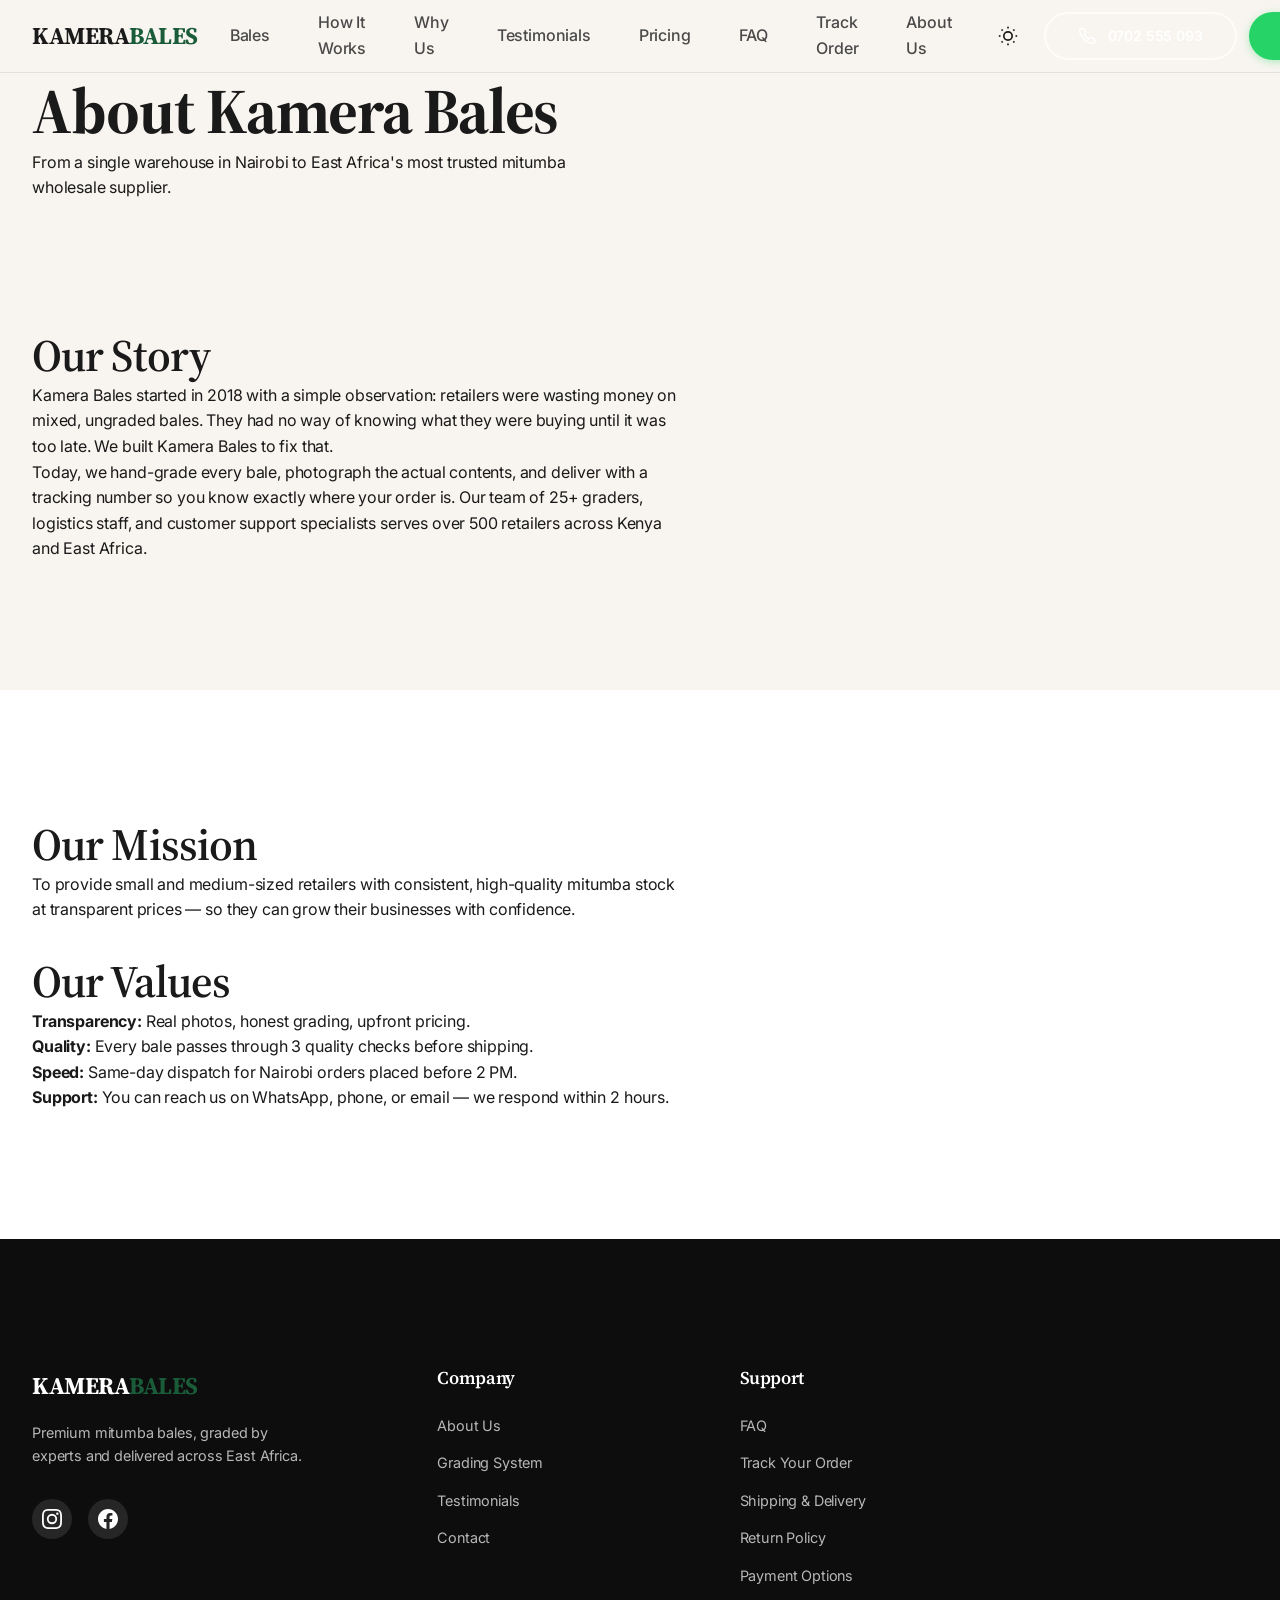
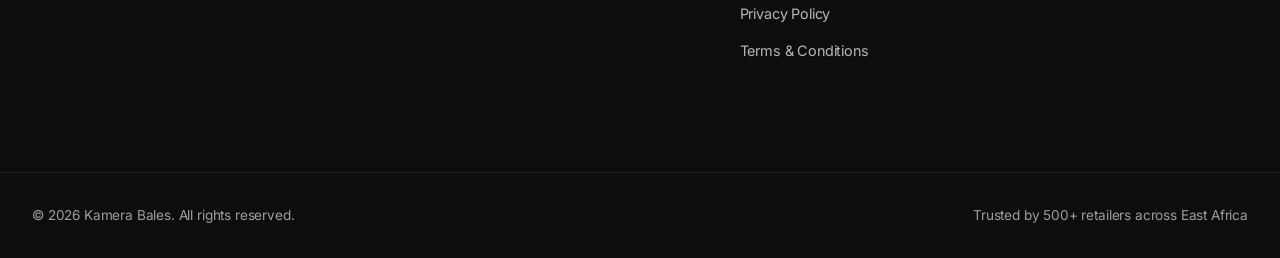
==== about.html @ f79aee47 "Add files via upload" ====
<!DOCTYPE html>
<html lang="en">
<head>
    <meta charset="UTF-8">
    <meta name="viewport" content="width=device-width, initial-scale=1.0">
    <title>About Us — Kamera Bales | Premium Mitumba Wholesale</title>
    <meta name="description" content="Learn about Kamera Bales – our story, mission, and how we became the trusted mitumba bale supplier for 500+ retailers across East Africa.">
    <meta name="theme-color" content="#1A5C3A">
    <link rel="preconnect" href="https://fonts.googleapis.com">
    <link rel="preconnect" href="https://fonts.gstatic.com" crossorigin>
    <link href="https://fonts.googleapis.com/css2?family=Inter:wght@400;500;600;700&family=Source+Serif+4:opsz,wght@8..60,400;8..60,600;8..60,700&display=swap" rel="stylesheet">
    <link rel="preload" as="style" href="styles.css">
    <link rel="stylesheet" href="styles.css">
    <link rel="canonical" href="https://www.kamerabales.co.ke/about.html">
    <link rel="manifest" href="manifest.json">
    <meta name="apple-mobile-web-app-capable" content="yes">
    <meta name="apple-mobile-web-app-status-bar-style" content="black-translucent">
    <meta name="apple-mobile-web-app-title" content="Kamera Bales">
    <link rel="apple-touch-icon" href="assets/icons/icon-192x192.svg">
    <script async src="https://www.googletagmanager.com/gtag/js?id=G-XXXXXXXXXX"></script>
    <script>
        window.dataLayer = window.dataLayer || [];
        function gtag(){dataLayer.push(arguments);}
        gtag('js', new Date());
        gtag('config', 'G-XXXXXXXXXX');
    </script>
</head>
<body>
    <a class="skip-link" href="#main-content">Skip to main content</a>

    <header class="site-header" role="banner">
        <div class="container header-inner">
            <a href="/" class="logo" aria-label="Kamera Bales home">
                <span class="logo-text">KAMERA<span class="logo-accent">BALES</span></span>
            </a>
            <nav class="main-nav" aria-label="Primary navigation">
                <button class="nav-toggle" aria-expanded="false" aria-controls="primary-menu" aria-label="Open menu">
                    <span class="hamburger"></span>
                </button>
                <ul id="primary-menu" class="nav-menu" role="list">
                    <li><a href="index.html#bales" class="nav-link">Bales</a></li>
                    <li><a href="index.html#how-it-works" class="nav-link">How It Works</a></li>
                    <li><a href="index.html#why-us" class="nav-link">Why Us</a></li>
                    <li><a href="index.html#testimonials" class="nav-link">Testimonials</a></li>
                    <li><a href="index.html#pricing" class="nav-link">Pricing</a></li>
                    <li><a href="index.html#faq" class="nav-link">FAQ</a></li>
                    <li><a href="track.html" class="nav-link">Track Order</a></li>
                    <li><a href="about.html" class="nav-link" aria-current="page">About Us</a></li>
                </ul>
            </nav>
            <div class="header-actions">
                <button class="theme-toggle" aria-label="Toggle dark mode" aria-pressed="false">
                    <svg class="icon-sun" width="20" height="20" viewBox="0 0 24 24" fill="none" stroke="currentColor" stroke-width="2" aria-hidden="true"><circle cx="12" cy="12" r="5"/><line x1="12" y1="1" x2="12" y2="3"/><line x1="12" y1="21" x2="12" y2="23"/><line x1="4.22" y1="4.22" x2="5.64" y2="5.64"/><line x1="18.36" y1="18.36" x2="19.78" y2="19.78"/><line x1="1" y1="12" x2="3" y2="12"/><line x1="21" y1="12" x2="23" y2="12"/><line x1="4.22" y1="19.78" x2="5.64" y2="18.36"/><line x1="18.36" y1="5.64" x2="19.78" y2="4.22"/></svg>
                    <svg class="icon-moon" width="20" height="20" viewBox="0 0 24 24" fill="none" stroke="currentColor" stroke-width="2" aria-hidden="true"><path d="M21 12.79A9 9 0 1 1 11.21 3 7 7 0 0 0 21 12.79z"/></svg>
                </button>
                <a href="tel:0702555093" class="btn btn-outline-light header-phone" aria-label="Call 0702555093">
                    <svg width="18" height="18" viewBox="0 0 24 24" fill="none" stroke="currentColor" stroke-width="2" aria-hidden="true"><path d="M22 16.92v3a2 2 0 0 1-2.18 2 19.79 19.79 0 0 1-8.63-3.07 19.5 19.5 0 0 1-6-6 19.79 19.79 0 0 1-3.07-8.67A2 2 0 0 1 4.11 2h3a2 2 0 0 1 2 1.72c.127.96.361 1.903.7 2.81a2 2 0 0 1-.45 2.11L8.09 9.91a16 16 0 0 0 6 6l1.27-1.27a2 2 0 0 1 2.11-.45c.907.339 1.85.573 2.81.7A2 2 0 0 1 22 16.92z"/></svg>
                    <span class="header-phone-number">0702 555 093</span>
                </a>
                <a href="https://wa.me/254702555093" class="btn btn-whatsapp header-whatsapp" target="_blank" rel="noopener noreferrer" aria-label="Chat on WhatsApp">
                    <svg width="20" height="20" viewBox="0 0 24 24" fill="currentColor" aria-hidden="true"><path d="M17.472 14.382c-.297-.149-1.758-.867-2.03-.967-.273-.099-.471-.148-.67.15-.197.297-.767.966-.94 1.164-.173.199-.347.223-.644.075-.297-.15-1.255-.463-2.39-1.475-.883-.788-1.48-1.761-1.653-2.059-.173-.297-.018-.458.13-.606.134-.133.298-.347.446-.52.149-.174.198-.298.298-.497.099-.198.05-.371-.025-.52-.075-.149-.669-1.612-.916-2.207-.242-.579-.487-.5-.669-.51-.173-.008-.371-.01-.57-.01-.198 0-.52.074-.792.372-.272.297-1.04 1.016-1.04 2.479 0 1.462 1.065 2.875 1.213 3.074.149.198 2.096 3.2 5.077 4.487.709.306 1.262.489 1.694.625.712.227 1.36.195 1.871.118.571-.085 1.758-.719 2.006-1.413.248-.694.248-1.289.173-1.413-.074-.124-.272-.198-.57-.347m-5.421 7.403h-.004a9.87 9.87 0 0 1-5.031-1.378l-.361-.214-3.741.982.998-3.648-.235-.374a9.86 9.86 0 0 1-1.51-5.26c.001-5.45 4.436-9.884 9.888-9.884 2.64 0 5.122 1.03 6.988 2.898a9.825 9.825 0 0 1 2.893 6.994c-.003 5.45-4.437 9.884-9.885 9.884m8.413-18.297A11.815 11.815 0 0 0 12.05 0C5.495 0 .16 5.335.157 11.892c0 2.096.547 4.142 1.588 5.945L.057 24l6.305-1.654a11.882 11.882 0 0 0 5.683 1.448h.005c6.554 0 11.89-5.335 11.893-11.893a11.821 11.821 0 0 0-3.48-8.413Z"/></svg>
                    <span>WhatsApp</span>
                </a>
            </div>
        </div>
    </header>

    <main id="main-content" role="main">
        <section class="page-hero">
            <div class="container container-sm">
                <h1>About Kamera Bales</h1>
                <p class="page-intro">From a single warehouse in Nairobi to East Africa's most trusted mitumba wholesale supplier.</p>
            </div>
        </section>

        <section class="section" aria-labelledby="our-story">
            <div class="container container-md">
                <h2 id="our-story">Our Story</h2>
                <p>Kamera Bales started in 2018 with a simple observation: retailers were wasting money on mixed, ungraded bales. They had no way of knowing what they were buying until it was too late. We built Kamera Bales to fix that.</p>
                <p>Today, we hand-grade every bale, photograph the actual contents, and deliver with a tracking number so you know exactly where your order is. Our team of 25+ graders, logistics staff, and customer support specialists serves over 500 retailers across Kenya and East Africa.</p>
            </div>
        </section>

        <section class="section" style="background:var(--color-surface);" aria-labelledby="mission">
            <div class="container container-md">
                <h2 id="mission">Our Mission</h2>
                <p>To provide small and medium-sized retailers with consistent, high-quality mitumba stock at transparent prices — so they can grow their businesses with confidence.</p>
                <h2 style="margin-top:2rem;">Our Values</h2>
                <ul class="values-list">
                    <li><strong>Transparency:</strong> Real photos, honest grading, upfront pricing.</li>
                    <li><strong>Quality:</strong> Every bale passes through 3 quality checks before shipping.</li>
                    <li><strong>Speed:</strong> Same-day dispatch for Nairobi orders placed before 2 PM.</li>
                    <li><strong>Support:</strong> You can reach us on WhatsApp, phone, or email — we respond within 2 hours.</li>
                </ul>
            </div>
        </section>
    </main>

    <footer class="site-footer" role="contentinfo">
        <div class="container footer-grid">
            <div class="footer-brand">
                <span class="logo-text">KAMERA<span class="logo-accent">BALES</span></span>
                <p>Premium mitumba bales, graded by experts and delivered across East Africa.</p>
                <div class="social-links">
                    <a href="#" aria-label="Instagram"><svg width="20" height="20" fill="currentColor" viewBox="0 0 24 24"><path d="M12 2.163c3.204 0 3.584.012 4.85.07 3.252.148 4.771 1.691 4.919 4.919.058 1.265.069 1.645.069 4.849 0 3.205-.012 3.584-.069 4.849-.149 3.225-1.664 4.771-4.919 4.919-1.266.058-1.644.07-4.85.07-3.204 0-3.584-.012-4.849-.07-3.26-.149-4.771-1.699-4.919-4.92-.058-1.265-.07-1.644-.07-4.849 0-3.204.013-3.583.07-4.849.149-3.227 1.664-4.771 4.919-4.919 1.266-.057 1.645-.069 4.849-.069zm0-2.163c-3.259 0-3.667.014-4.947.072-4.358.2-6.78 2.618-6.98 6.98-.059 1.281-.073 1.689-.073 4.948 0 3.259.014 3.668.072 4.948.2 4.358 2.618 6.78 6.98 6.98 1.281.058 1.689.072 4.948.072 3.259 0 3.668-.014 4.948-.072 4.354-.2 6.782-2.618 6.979-6.98.059-1.28.073-1.689.073-4.948 0-3.259-.014-3.667-.072-4.947-.196-4.354-2.617-6.78-6.979-6.98-1.281-.059-1.69-.073-4.949-.073zm0 5.838a6.162 6.162 0 1 0 0 12.324 6.162 6.162 0 0 0 0-12.324zm0 10.162a4 4 0 1 1 0-8 4 4 0 0 1 0 8zm6.406-11.845a1.44 1.44 0 1 0 0 2.881 1.44 1.44 0 0 0 0-2.881z"/></svg></a>
                    <a href="#" aria-label="Facebook"><svg width="20" height="20" fill="currentColor" viewBox="0 0 24 24"><path d="M24 12.073c0-6.627-5.373-12-12-12s-12 5.373-12 12c0 5.99 4.388 10.954 10.125 11.854v-8.385H7.078v-3.47h3.047V9.43c0-3.007 1.792-4.669 4.533-4.669 1.312 0 2.686.235 2.686.235v2.953H15.83c-1.491 0-1.956.925-1.956 1.874v2.25h3.328l-.532 3.47h-2.796v8.385C19.612 23.027 24 18.062 24 12.073z"/></svg></a>
                </div>
            </div>
            <div class="footer-col"><h4>Company</h4><ul><li><a href="about.html">About Us</a></li><li><a href="grading.html">Grading System</a></li><li><a href="testimonials.html">Testimonials</a></li><li><a href="contact.html">Contact</a></li></ul></div>
            <div class="footer-col"><h4>Support</h4><ul><li><a href="faq.html">FAQ</a></li><li><a href="track.html">Track Your Order</a></li><li><a href="shipping.html">Shipping & Delivery</a></li><li><a href="returns.html">Return Policy</a></li><li><a href="payment.html">Payment Options</a></li><li><a href="privacy.html">Privacy Policy</a></li><li><a href="terms.html">Terms & Conditions</a></li></ul></div>
        </div>
        <div class="footer-bottom">
            <div class="container">
                <p>© 2026 Kamera Bales. All rights reserved.</p>
                <p>Trusted by 500+ retailers across East Africa</p>
            </div>
        </div>
    </footer>

    <a href="https://wa.me/254702555093" class="floating-whatsapp" target="_blank" rel="noopener noreferrer" aria-label="Chat on WhatsApp (opens in new tab)">
        <svg width="28" height="28" viewBox="0 0 24 24" fill="currentColor" aria-hidden="true"><path d="M17.472 14.382c-.297-.149-1.758-.867-2.03-.967-.273-.099-.471-.148-.67.15-.197.297-.767.966-.94 1.164-.173.199-.347.223-.644.075-.297-.15-1.255-.463-2.39-1.475-.883-.788-1.48-1.761-1.653-2.059-.173-.297-.018-.458.13-.606.134-.133.298-.347.446-.52.149-.174.198-.298.298-.497.099-.198.05-.371-.025-.52-.075-.149-.669-1.612-.916-2.207-.242-.579-.487-.5-.669-.51-.173-.008-.371-.01-.57-.01-.198 0-.52.074-.792.372-.272.297-1.04 1.016-1.04 2.479 0 1.462 1.065 2.875 1.213 3.074.149.198 2.096 3.2 5.077 4.487.709.306 1.262.489 1.694.625.712.227 1.36.195 1.871.118.571-.085 1.758-.719 2.006-1.413.248-.694.248-1.289.173-1.413-.074-.124-.272-.198-.57-.347m-5.421 7.403h-.004a9.87 9.87 0 0 1-5.031-1.378l-.361-.214-3.741.982.998-3.648-.235-.374a9.86 9.86 0 0 1-1.51-5.26c.001-5.45 4.436-9.884 9.888-9.884 2.64 0 5.122 1.03 6.988 2.898a9.825 9.825 0 0 1 2.893 6.994c-.003 5.45-4.437 9.884-9.885 9.884m8.413-18.297A11.815 11.815 0 0 0 12.05 0C5.495 0 .16 5.335.157 11.892c0 2.096.547 4.142 1.588 5.945L.057 24l6.305-1.654a11.882 11.882 0 0 0 5.683 1.448h.005c6.554 0 11.89-5.335 11.893-11.893a11.821 11.821 0 0 0-3.48-8.413Z"/></svg>
    </a>

    <button id="backToTop" class="back-to-top" aria-label="Back to top">
        <svg width="24" height="24" viewBox="0 0 24 24" fill="none" stroke="currentColor" stroke-width="2"><polyline points="18 15 12 9 6 15"/></svg>
    </button>

    <div class="mobile-action-bar" role="navigation" aria-label="Quick contact">
        <a href="tel:0702555093" class="mob-action-btn btn-call">
            <svg width="20" height="20" viewBox="0 0 24 24" fill="none" stroke="currentColor" stroke-width="2"><path d="M22 16.92v3a2 2 0 0 1-2.18 2 19.79 19.79 0 0 1-8.63-3.07 19.5 19.5 0 0 1-6-6 19.79 19.79 0 0 1-3.07-8.67A2 2 0 0 1 4.11 2h3a2 2 0 0 1 2 1.72c.127.96.361 1.903.7 2.81a2 2 0 0 1-.45 2.11L8.09 9.91a16 16 0 0 0 6 6l1.27-1.27a2 2 0 0 1 2.11-.45c.907.339 1.85.573 2.81.7A2 2 0 0 1 22 16.92z"/></svg>
            <span>Call</span>
        </a>
        <a href="https://wa.me/254702555093" class="mob-action-btn btn-wa" target="_blank" rel="noopener">
            <svg width="20" height="20" viewBox="0 0 24 24" fill="currentColor"><path d="M17.472 14.382c-.297-.149-1.758-.867-2.03-.967-.273-.099-.471-.148-.67.15-.197.297-.767.966-.94 1.164-.173.199-.347.223-.644.075-.297-.15-1.255-.463-2.39-1.475-.883-.788-1.48-1.761-1.653-2.059-.173-.297-.018-.458.13-.606.134-.133.298-.347.446-.52.149-.174.198-.298.298-.497.099-.198.05-.371-.025-.52-.075-.149-.669-1.612-.916-2.207-.242-.579-.487-.5-.669-.51-.173-.008-.371-.01-.57-.01-.198 0-.52.074-.792.372-.272.297-1.04 1.016-1.04 2.479 0 1.462 1.065 2.875 1.213 3.074.149.198 2.096 3.2 5.077 4.487.709.306 1.262.489 1.694.625.712.227 1.36.195 1.871.118.571-.085 1.758-.719 2.006-1.413.248-.694.248-1.289.173-1.413-.074-.124-.272-.198-.57-.347m-5.421 7.403h-.004a9.87 9.87 0 0 1-5.031-1.378l-.361-.214-3.741.982.998-3.648-.235-.374a9.86 9.86 0 0 1-1.51-5.26c.001-5.45 4.436-9.884 9.888-9.884 2.64 0 5.122 1.03 6.988 2.898a9.825 9.825 0 0 1 2.893 6.994c-.003 5.45-4.437 9.884-9.885 9.884m8.413-18.297A11.815 11.815 0 0 0 12.05 0C5.495 0 .16 5.335.157 11.892c0 2.096.547 4.142 1.588 5.945L.057 24l6.305-1.654a11.882 11.882 0 0 0 5.683 1.448h.005c6.554 0 11.89-5.335 11.893-11.893a11.821 11.821 0 0 0-3.48-8.413Z"/></svg>
            <span>WhatsApp</span>
        </a>
    </div>

    <script src="script.js" defer></script>
</body>
</html>
---- styles.css ----
/* ============================================
   KAMERA BALES — styles.css
   Premium Mitumba Wholesale Platform
   ============================================ */

/* ---------- DESIGN TOKENS ---------- */
:root {
    --color-primary: #1A5C3A;
    --color-primary-hover: #144A2E;
    --color-primary-light: rgba(26, 92, 58, 0.1);
    --color-secondary: #B45309;
    --color-secondary-light: rgba(180, 83, 9, 0.12);
    --color-background: #F8F5F0;
    --color-surface: #FFFFFF;
    --color-text-primary: #1A1A1A;
    --color-text-secondary: #4A4A4A;
    --color-text-tertiary: #6B7280;
    --color-border: #E5E0D8;
    --color-success: #16A34A;
    --color-error: #DC2626;
    --color-whatsapp: #25D366;
    --color-whatsapp-hover: #1EBE5A;
    --color-white: #FFFFFF;
    --color-dark-bg: #0D0D0D;

    --font-body: 'Inter', -apple-system, BlinkMacSystemFont, 'Segoe UI', sans-serif;
    --font-heading: 'Source Serif 4', Georgia, 'Times New Roman', serif;

    --space-4xs: 4px;
    --space-3xs: 8px;
    --space-2xs: 12px;
    --space-xs: 16px;
    --space-sm: 24px;
    --space-md: 32px;
    --space-lg: 48px;
    --space-xl: 64px;
    --space-2xl: 96px;
    --space-3xl: 128px;
    --space-4xl: 192px;

    --grid-gap: 24px;

    --container-xs: min(100% - 2rem, 480px);
    --container-sm: min(100% - 2rem, 640px);
    --container-md: min(100% - 2rem, 768px);
    --container-lg: min(100% - 2rem, 1024px);
    --container-xl: min(100% - 2rem, 1280px);
    --container-cinema: min(100% - 4rem, 1600px);

    --radius-sm: 8px;
    --radius-md: 12px;
    --radius-lg: 16px;
    --radius-full: 999px;

    --shadow-sm: 0 1px 3px rgba(0, 0, 0, 0.08);
    --shadow-md: 0 4px 12px rgba(0, 0, 0, 0.08), 0 1px 3px rgba(0, 0, 0, 0.1);
    --shadow-lg: 0 8px 24px rgba(0, 0, 0, 0.12), 0 2px 6px rgba(0, 0, 0, 0.08);
    --shadow-primary: 0 2px 8px rgba(26, 92, 58, 0.3);

    --transition-fast: 0.2s ease-in-out;
    --transition-medium: 0.35s ease-in-out;
}

/* ---------- DARK MODE (Improved Contrast) ---------- */
[data-theme="dark"] {
    --color-background: #0D0D0D;
    --color-surface: #1A1A1A;
    --color-text-primary: #F5F5F5;
    --color-text-secondary: #B0B0B0;
    --color-text-tertiary: #888888;
    --color-border: #333333;
    --color-primary-light: rgba(76, 175, 80, 0.25);
    --color-primary: #4CAF50; /* Lighter green for better contrast */
    --color-primary-hover: #66BB6A;
    --color-secondary: #FFB74D; /* Lighter amber */
}

/* Reset */
*, *::before, *::after { box-sizing: border-box; margin: 0; padding: 0; }
html { scroll-behavior: smooth; -webkit-text-size-adjust: 100%; font-size: 16px; }
@media (min-width: 1600px) { html { font-size: 18px; } }
@media (prefers-reduced-motion: reduce) {
    html { scroll-behavior: auto; }
    *, *::before, *::after { animation-duration: 0.01ms !important; animation-iteration-count: 1 !important; transition-duration: 0.01ms !important; }
}
body {
    font-family: var(--font-body); font-size: 1rem; line-height: 1.6; letter-spacing: -0.01em;
    color: var(--color-text-primary); background-color: var(--color-background);
    -webkit-font-smoothing: antialiased; -moz-osx-font-smoothing: grayscale; text-rendering: optimizeLegibility;
    overflow-x: hidden; /* prevent horizontal scroll */
    transition: background-color 0.3s ease, color 0.3s ease;
}
img { max-width: 100%; height: auto; display: block; }
a { color: var(--color-primary); text-decoration: none; transition: color var(--transition-fast); }
a:hover { color: var(--color-primary-hover); }
ul, ol { list-style: none; }
button { font-family: var(--font-body); cursor: pointer; border: none; background: none; font-size: inherit; }
input, textarea, select { font-family: var(--font-body); font-size: 1rem; }
h1, h2, h3, h4 { font-family: var(--font-heading); font-weight: 600; line-height: 1.2; letter-spacing: -0.02em; color: var(--color-text-primary); text-wrap: balance; font-feature-settings: "ss01", "cv11"; transition: color 0.3s ease; }
h1 { font-size: clamp(2rem, 5vw, 4rem); font-weight: 700; }
h2 { font-size: clamp(1.75rem, 3.5vw, 3rem); }
h3 { font-size: clamp(1.25rem, 2vw, 1.5rem); }
h4 { font-size: 1.125rem; }
p { text-wrap: pretty; max-width: 65ch; transition: color 0.3s ease; }

/* Prevent overflow from long words */
p, h1, h2, h3, h4, li, a, span {
    overflow-wrap: break-word;
    word-wrap: break-word;
}

/* Layout */
.container { width: var(--container-xl); margin-inline: auto; padding-inline: var(--space-xs); }
@media (min-width: 1600px) { .container { width: var(--container-cinema); padding-inline: var(--space-lg); } }
.section { padding-block: var(--space-3xl); content-visibility: auto; contain-intrinsic-size: 500px; }
.hero, .social-proof, .certifications { content-visibility: visible; }
.section-title { text-align: center; margin-bottom: var(--space-2xl); }
.sr-only { position: absolute; width: 1px; height: 1px; padding: 0; margin: -1px; overflow: hidden; clip: rect(0,0,0,0); border: 0; }

/* Skip link */
.skip-link { position: absolute; top: -100%; left: var(--space-xs); z-index: 9999; background: var(--color-primary); color: #fff; padding: var(--space-2xs) var(--space-sm); border-radius: var(--radius-sm); font-weight: 600; transition: top 0.2s; }
.skip-link:focus { top: var(--space-xs); }
:focus-visible { outline: 3px solid var(--color-secondary); outline-offset: 2px; }

/* Buttons */
.btn { display: inline-flex; align-items: center; justify-content: center; gap: var(--space-2xs); padding: var(--space-2xs) var(--space-lg); border-radius: var(--radius-full); font-weight: 600; font-size: 1rem; min-height: 48px; cursor: pointer; transition: all var(--transition-fast); text-decoration: none; line-height: 1; border: none; white-space: nowrap; }
.btn-primary { background: var(--color-primary); color: #fff; box-shadow: var(--shadow-primary); }
.btn-primary:hover { background: var(--color-primary-hover); transform: translateY(-2px); box-shadow: 0 4px 16px rgba(26, 92, 58, 0.4); color: #fff; }
.btn-secondary { background: transparent; color: var(--color-primary); border: 2px solid var(--color-primary); }
.btn-secondary:hover { background: var(--color-primary-light); transform: translateY(-2px); color: var(--color-primary); }
.btn-whatsapp { background: var(--color-whatsapp); color: #fff; box-shadow: 0 2px 8px rgba(37, 211, 102, 0.35); }
.btn-whatsapp:hover { background: var(--color-whatsapp-hover); transform: translateY(-2px); box-shadow: 0 4px 16px rgba(37, 211, 102, 0.45); color: #fff; }
.btn-outline-light { background: transparent; color: #fff; border: 2px solid rgba(255,255,255,0.6); }
.btn-outline-light:hover { background: rgba(255,255,255,0.1); border-color: #fff; color: #fff; transform: translateY(-2px); }
.btn-sm { padding: var(--space-2xs) var(--space-md); font-size: 0.875rem; min-height: 40px; }
.btn-lg { padding: var(--space-md) var(--space-2xl); font-size: 1.125rem; min-height: 56px; }
.btn:active { transform: scale(0.96); }
.btn-success { background: var(--color-success) !important; color: #fff !important; pointer-events: none; transition: background 0.3s ease; }
.btn-success::after { content: ' ✓'; font-weight: 700; }

/* Header & Menu */
.site-header { position: sticky; top: 0; z-index: 1000; background: rgba(248,245,240,0.85); backdrop-filter: blur(10px); -webkit-backdrop-filter: blur(10px); border-bottom: 1px solid var(--color-border); transition: background var(--transition-medium), box-shadow var(--transition-medium), border-color 0.3s ease; }
[data-theme="dark"] .site-header { background: rgba(13,13,13,0.85); }
.site-header.scrolled { background: var(--color-background); box-shadow: var(--shadow-sm); }
.header-inner { display: flex; align-items: center; justify-content: space-between; gap: var(--space-md); min-height: 72px; }
.logo-text { font-family: var(--font-heading); font-size: 1.5rem; font-weight: 700; letter-spacing: -0.02em; color: var(--color-text-primary); white-space: nowrap; transition: color 0.3s ease; }
[data-theme="dark"] .logo-text { color: #FFFFFF; }
.logo-accent { color: var(--color-primary); }
.main-nav { display: flex; align-items: center; }
.nav-menu { display: flex; align-items: center; gap: var(--space-lg); }
.nav-link { font-weight: 500; color: var(--color-text-secondary); transition: color var(--transition-fast); position: relative; }
.nav-link:hover { color: var(--color-primary); }
.nav-link::after { content: ''; position: absolute; bottom: -4px; left: 0; width: 0; height: 2px; background: var(--color-primary); transition: width var(--transition-fast); }
.nav-link:hover::after { width: 100%; }
.nav-link.active { color: var(--color-primary); font-weight: 700; }
.nav-link.active::after { width: 100%; }

/* Hamburger & Mobile Menu */
.nav-toggle { display: none; flex-direction: column; justify-content: center; align-items: center; gap: 5px; width: 48px; height: 48px; border-radius: var(--radius-sm); background: transparent; }
.hamburger, .hamburger::before, .hamburger::after { content: ''; display: block; width: 24px; height: 2px; background: var(--color-text-primary); border-radius: 2px; transition: all var(--transition-fast); }
.hamburger::before { transform: translateY(-6px); }
.hamburger::after { transform: translateY(6px); }
.nav-toggle[aria-expanded="true"] .hamburger { transform: rotate(45deg); }
.nav-toggle[aria-expanded="true"] .hamburger::before { transform: rotate(-90deg); opacity: 0; }
.nav-toggle[aria-expanded="true"] .hamburger::after { transform: rotate(90deg); opacity: 0; }
.header-actions { display: flex; align-items: center; gap: var(--space-2xs); }
.theme-toggle { display: flex; align-items: center; justify-content: center; width: 48px; height: 48px; border-radius: 50%; background: transparent; color: var(--color-text-primary); transition: background var(--transition-fast), color var(--transition-fast); flex-shrink: 0; }
.theme-toggle:hover { background: var(--color-primary-light); }
.theme-toggle .icon-moon { display: none; }
[data-theme="dark"] .theme-toggle .icon-sun { display: none; }
[data-theme="dark"] .theme-toggle .icon-moon { display: block; }
.header-phone { display: inline-flex; align-items: center; gap: var(--space-2xs); padding: var(--space-2xs) var(--space-md); }
.header-phone-number { font-size: 0.875rem; }

/* Mobile Navigation (Ordered and Visible) */
@media (max-width: 1023px) {
    .nav-toggle { display: flex; }
    .header-inner { order: 1; } /* Logo */
    .header-actions { order: 2; } /* Theme Toggle */
    .main-nav { order: 3; } /* Hamburger */
    
    .nav-menu {
        position: fixed;
        top: 72px;
        left: 0;
        right: 0;
        height: calc(100vh - 72px);
        background: var(--color-background);
        flex-direction: column;
        align-items: stretch;
        justify-content: flex-start;
        padding: var(--space-md);
        gap: var(--space-xs);
        transform: translateX(-100%);
        transition: transform 0.4s cubic-bezier(0.25, 0.46, 0.45, 0.94);
        z-index: 999;
        overflow-y: auto;
        box-shadow: var(--shadow-lg);
    }
    .nav-menu.open { transform: translateX(0); }
    .nav-menu.open .nav-link { animation: fadeInUp 0.3s ease both; }
    .nav-menu.open .nav-link:nth-child(1) { animation-delay: 0.05s; }
    .nav-menu.open .nav-link:nth-child(2) { animation-delay: 0.1s; }
    .nav-menu.open .nav-link:nth-child(3) { animation-delay: 0.15s; }
    .nav-menu.open .nav-link:nth-child(4) { animation-delay: 0.2s; }
    .nav-menu.open .nav-link:nth-child(5) { animation-delay: 0.25s; }
    .nav-menu.open .nav-link:nth-child(6) { animation-delay: 0.3s; }
    .nav-menu.open .nav-link:nth-child(7) { animation-delay: 0.35s; }
    .nav-menu.open .nav-link:nth-child(8) { animation-delay: 0.4s; }
    .nav-link { display: block; padding: var(--space-2xs) var(--space-xs); font-size: 1.125rem; border-radius: var(--radius-sm); }
    .nav-link:hover { background: var(--color-primary-light); }
    .header-actions .header-phone { display: none; }
    .header-actions .header-whatsapp { display: none; }
}
@keyframes fadeInUp { from { opacity: 0; transform: translateY(10px); } to { opacity: 1; transform: translateY(0); } }

/* Hero */
.hero { position: relative; min-height: calc(100vh - 72px); display: flex; align-items: center; background: var(--color-dark-bg); color: #fff; overflow: hidden; }
.hero-background { position: absolute; inset: 0; background-image: linear-gradient(rgba(0,0,0,0.55), rgba(0,0,0,0.4)), url('https://images.unsplash.com/photo-1441986300917-64674bd600d8?auto=format&fit=crop&w=1920&q=80'); background-size: cover; background-position: center; z-index: 0; }
.hero-content { position: relative; z-index: 1; max-width: 800px; padding-block: var(--space-xl); }
.hero-title { color: #fff; margin-bottom: var(--space-md); text-shadow: 0 2px 10px rgba(0,0,0,0.3); }
.hero-subtitle { color: rgba(255,255,255,0.9); font-size: 1.25rem; margin-bottom: var(--space-lg); max-width: 50ch; }
.hero-cta { display: flex; flex-wrap: wrap; gap: var(--space-xs); margin-bottom: var(--space-md); }
.hero-trust { color: rgba(255,255,255,0.7); font-size: 0.875rem; }
.trust-inline { display: flex; flex-wrap: wrap; gap: 0.5rem 1.5rem; justify-content: flex-start; margin-top: 1rem; font-size: 0.95rem; color: rgba(255,255,255,0.9); }
.trust-inline span::before { content: "✓"; color: var(--color-secondary); margin-right: 0.3rem; font-weight: 700; }

/* Social proof */
.social-proof { background: var(--color-surface); border-bottom: 1px solid var(--color-border); padding-block: var(--space-sm); transition: background 0.3s ease; }
.proof-grid { display: grid; grid-template-columns: repeat(4, 1fr); gap: var(--space-xs); text-align: center; }
.proof-item strong { display: block; font-size: 1.75rem; font-weight: 700; color: var(--color-primary); font-family: var(--font-heading); }
.proof-item span { font-size: 0.875rem; color: var(--color-text-secondary); }

/* Certifications */
.certifications { background: var(--color-surface); border-bottom: 1px solid var(--color-border); padding-block: var(--space-md); text-align: center; transition: background 0.3s ease; }
.certifications-label { font-size: 0.85rem; font-weight: 600; letter-spacing: 0.08em; text-transform: uppercase; color: var(--color-text-tertiary); margin-bottom: var(--space-sm); }
.badges-list { display: flex; flex-wrap: wrap; justify-content: center; align-items: center; gap: var(--space-lg); list-style: none; padding: 0; margin: 0; }
.badge-item { display: flex; flex-direction: column; align-items: center; gap: var(--space-2xs); opacity: 0.85; transition: opacity var(--transition-fast), transform var(--transition-fast); }
.badge-item:hover { opacity: 1; transform: translateY(-2px); }
.badge-item svg { color: var(--color-primary); }
.badge-item span { font-size: 0.75rem; font-weight: 500; color: var(--color-text-secondary); max-width: 120px; text-align: center; }

/* Why Us */
.pillars-grid { display: grid; grid-template-columns: repeat(3, 1fr); gap: var(--grid-gap); }
.pillar-card { background: var(--color-surface); border-radius: var(--radius-md); padding: var(--space-lg); box-shadow: var(--shadow-md); transition: transform var(--transition-fast), box-shadow var(--transition-fast), background 0.3s ease; text-align: center; min-width: 0; }
.pillar-card:hover { transform: translateY(-6px); box-shadow: var(--shadow-lg); }
.pillar-icon { width: 64px; height: 64px; margin: 0 auto var(--space-md); border-radius: 50%; background: var(--color-primary-light); color: var(--color-primary); display: flex; align-items: center; justify-content: center; }
.pillar-card h3 { margin-bottom: var(--space-2xs); }
.pillar-card p { color: var(--color-text-secondary); font-size: 0.95rem; }

/* How It Works */
.how-it-works { background: var(--color-surface); transition: background 0.3s ease; }
.steps-list { display: grid; grid-template-columns: repeat(4, 1fr); gap: var(--grid-gap); counter-reset: step; }
.step-item { position: relative; padding: var(--space-lg); background: var(--color-background); border-radius: var(--radius-md); box-shadow: var(--shadow-sm); text-align: center; transition: background 0.3s ease; min-width: 0; }
.step-number { width: 48px; height: 48px; border-radius: 50%; background: var(--color-primary); color: #fff; display: flex; align-items: center; justify-content: center; font-weight: 700; font-size: 1.25rem; margin: 0 auto var(--space-xs); }
.step-item h3 { margin-bottom: var(--space-2xs); }
.step-item p { color: var(--color-text-secondary); font-size: 0.9rem; }

/* Bale Cards & Filter */
.bale-filters { display: flex; flex-wrap: wrap; gap: var(--space-xs); align-items: end; margin-bottom: var(--space-lg); }
.filter-group { display: flex; flex-direction: column; gap: var(--space-2xs); flex: 1 1 200px; }
.filter-group label { font-weight: 500; color: var(--color-text-secondary); font-size: 0.875rem; }
.filter-group input[type="search"], .filter-group select { padding: var(--space-2xs) var(--space-xs); border: 2px solid var(--color-border); border-radius: var(--radius-sm); background: var(--color-surface); color: var(--color-text-primary); font-size: 1rem; min-height: 48px; width: 100%; transition: border-color var(--transition-fast), box-shadow var(--transition-fast), background 0.3s ease, color 0.3s ease; }
.filter-group input[type="search"]:focus, .filter-group select:focus { border-color: var(--color-primary); outline: none; box-shadow: 0 0 0 3px var(--color-primary-light); }
.results-count { font-size: 0.875rem; color: var(--color-text-tertiary); align-self: center; margin-left: auto; min-width: 100px; }
.active-filters { display: flex; flex-wrap: wrap; gap: var(--space-2xs); margin-bottom: var(--space-xs); width: 100%; }
.chip { background: var(--color-primary-light); color: var(--color-primary); padding: var(--space-4xs) var(--space-2xs); border-radius: var(--radius-full); font-size: 0.85rem; font-weight: 600; }
.clear-btn { cursor: pointer; }
.clear-btn:hover { background: var(--color-error); color: #fff; }

.bale-cards-grid { display: grid; grid-template-columns: repeat(4, 1fr); gap: var(--grid-gap); }
.bale-card { background: var(--color-surface); border-radius: var(--radius-md); overflow: hidden; box-shadow: var(--shadow-md); transition: transform var(--transition-fast), box-shadow var(--transition-fast), background 0.3s ease; display: flex; flex-direction: column; min-width: 0; }
.bale-card:hover { transform: translateY(-6px); box-shadow: var(--shadow-lg); }
.lightbox-trigger { display: block; width: 100%; padding: 0; border: none; background: none; cursor: zoom-in; border-radius: var(--radius-md) var(--radius-md) 0 0; overflow: hidden; }
.lightbox-trigger img { transition: transform var(--transition-fast); }
.lightbox-trigger:hover img { transform: scale(1.03); }
.bale-info { padding: var(--space-md); display: flex; flex-direction: column; flex: 1; text-align: center; }
.bale-info h3 { margin-bottom: var(--space-2xs); }
.grade { color: var(--color-text-tertiary); font-size: 0.875rem; margin-bottom: var(--space-2xs); }
.price { font-weight: 600; color: var(--color-primary); margin-bottom: var(--space-xs); }
.price strong { font-size: 1.2rem; }
.bale-info .btn { margin-top: auto; }
.stock-urgency { font-size: 0.95rem; font-weight: 700; letter-spacing: 0.02em; margin-top: 0.5rem; margin-bottom: var(--space-2xs); min-height: 1.5em; transition: opacity var(--transition-fast); }
.stock-urgency.low { color: var(--color-error); text-transform: uppercase; animation: pulse 1.5s infinite; }
.stock-urgency.medium { color: var(--color-secondary); }
.stock-urgency.high { color: var(--color-success); }
@keyframes pulse { 0% { opacity: 1; } 50% { opacity: 0.6; } 100% { opacity: 1; } }
.no-results { grid-column: 1 / -1; text-align: center; padding: var(--space-lg); background: var(--color-surface); border-radius: var(--radius-md); color: var(--color-text-secondary); font-size: 1.125rem; }

/* Testimonials */
.testimonials-carousel { position: relative; max-width: 800px; margin-inline: auto; }
.carousel-viewport { overflow: hidden; border-radius: var(--radius-md); box-shadow: var(--shadow-md); background: var(--color-surface); }
.carousel-track { display: flex; transition: transform 0.5s ease-in-out; will-change: transform; }
.testimonial-slide { flex: 0 0 100%; min-width: 0; padding: var(--space-lg); display: flex; flex-direction: column; gap: var(--space-md); }
.testimonial-slide blockquote p { font-style: italic; color: var(--color-text-secondary); font-size: 1.125rem; line-height: 1.6; max-width: 60ch; }
.testimonial-slide figcaption { display: flex; align-items: center; gap: var(--space-xs); }
.testimonial-slide figcaption img { width: 56px; height: 56px; border-radius: 50%; object-fit: cover; }
.testimonial-slide figcaption strong { display: block; color: var(--color-text-primary); font-size: 1rem; }
.testimonial-slide figcaption span { font-size: 0.85rem; color: var(--color-text-tertiary); }
.testimonial-slide .stars { color: #F59E0B; font-size: 1.2rem; letter-spacing: 2px; }
.carousel-controls { display: flex; align-items: center; justify-content: center; gap: var(--space-md); margin-top: var(--space-md); }
.carousel-btn { background: var(--color-surface); border: 2px solid var(--color-border); border-radius: 50%; width: 48px; height: 48px; display: flex; align-items: center; justify-content: center; cursor: pointer; transition: all var(--transition-fast); color: var(--color-primary); flex-shrink: 0; }
.carousel-btn:hover { background: var(--color-primary-light); border-color: var(--color-primary); transform: translateY(-2px); }
.carousel-btn:focus-visible { outline: 3px solid var(--color-secondary); outline-offset: 2px; }
.carousel-dots { display: flex; gap: var(--space-2xs); }
.carousel-dot { width: 12px; height: 12px; border-radius: 50%; background: var(--color-border); cursor: pointer; transition: all var(--transition-fast); border: none; padding: 0; }
.carousel-dot.active { background: var(--color-primary); transform: scale(1.2); }
.carousel-dot:focus-visible { outline: 2px solid var(--color-secondary); outline-offset: 2px; }

/* Pricing */
.pricing-grid { display: grid; grid-template-columns: repeat(3, 1fr); gap: var(--grid-gap); align-items: stretch; }
.pricing-card { background: var(--color-surface); border-radius: var(--radius-md); padding: var(--space-xl) var(--space-lg); box-shadow: var(--shadow-md); display: flex; flex-direction: column; text-align: center; transition: transform var(--transition-fast), box-shadow var(--transition-fast), background 0.3s ease; min-width: 0; }
.pricing-card:hover { transform: translateY(-6px); box-shadow: var(--shadow-lg); }
.pricing-card.featured { border: 2px solid var(--color-primary); position: relative; }
.popular-badge { position: absolute; top: -14px; left: 50%; transform: translateX(-50%); background: var(--color-secondary); color: #fff; padding: var(--space-4xs) var(--space-md); border-radius: var(--radius-full); font-size: 0.8rem; font-weight: 700; letter-spacing: 0.05em; animation: soft-pulse 2s infinite; }
@keyframes soft-pulse { 0% { box-shadow: 0 0 0 0 rgba(217, 119, 6, 0.4); } 70% { box-shadow: 0 0 0 8px rgba(217, 119, 6, 0); } 100% { box-shadow: 0 0 0 0 rgba(217, 119, 6, 0); } }
.pricing-card h3 { margin-bottom: var(--space-2xs); }
.pricing-card .price { font-size: 2rem; font-weight: 700; color: var(--color-primary); margin-bottom: var(--space-xs); font-family: var(--font-heading); }
.pricing-card .price small { font-size: 1rem; font-weight: 400; color: var(--color-text-tertiary); }
.pricing-card ul { text-align: left; margin-bottom: var(--space-lg); padding-left: var(--space-md); }
.pricing-card li { position: relative; margin-bottom: var(--space-2xs); color: var(--color-text-secondary); font-size: 0.95rem; }
.pricing-card li::before { content: '✓'; position: absolute; left: calc(-1 * var(--space-md)); color: var(--color-primary); font-weight: 700; }
.pricing-card .btn { margin-top: auto; }

/* Quote Generator */
.quote-generator { background: var(--color-surface); border-radius: var(--radius-lg); box-shadow: var(--shadow-md); padding: var(--space-lg); margin-block: var(--space-2xl); transition: background 0.3s ease; }
.quote-intro { text-align: center; color: var(--color-text-secondary); margin-bottom: var(--space-lg); max-width: 500px; margin-inline: auto; }
.quote-form .form-row { display: grid; grid-template-columns: repeat(3, 1fr); gap: var(--space-md); margin-bottom: var(--space-lg); }
.quote-form .form-group { margin-bottom: 0; }
.quote-form label { display: block; margin-bottom: var(--space-2xs); font-weight: 500; color: var(--color-text-primary); }
.quote-form select, .quote-form input[type="number"] { width: 100%; padding: var(--space-2xs) var(--space-xs); border: 2px solid var(--color-border); border-radius: var(--radius-sm); font-size: 1rem; min-height: 48px; background: var(--color-background); color: var(--color-text-primary); transition: border-color var(--transition-fast); }
.quote-form select:focus, .quote-form input[type="number"]:focus { border-color: var(--color-primary); outline: none; box-shadow: 0 0 0 3px var(--color-primary-light); }
.quote-summary { text-align: center; padding: var(--space-md); background: var(--color-primary-light); border-radius: var(--radius-md); margin-bottom: var(--space-lg); }
.quote-summary p { font-size: 1.125rem; color: var(--color-text-secondary); }
.quote-summary strong { font-size: 1.75rem; color: var(--color-primary); display: block; margin-top: var(--space-4xs); font-family: var(--font-heading); }
.quote-note { font-size: 0.85rem; color: var(--color-text-tertiary); margin-top: var(--space-2xs); }
.quote-actions { display: flex; flex-wrap: wrap; justify-content: center; gap: var(--space-xs); }

/* FAQ (Native, Professional) */
.faq-list { display: flex; flex-direction: column; gap: var(--space-2xs); }
.faq-item {
    background: var(--color-surface);
    border-radius: var(--radius-md);
    box-shadow: var(--shadow-sm);
    overflow: hidden;
    transition: background 0.3s ease, border-color 0.3s ease;
    border: 1px solid transparent;
}
.faq-item summary {
    padding: var(--space-md) var(--space-lg);
    font-weight: 600;
    cursor: pointer;
    display: flex;
    justify-content: space-between;
    align-items: center;
    list-style: none;
    transition: background var(--transition-fast);
    color: var(--color-text-primary);
}
.faq-item summary::-webkit-details-marker { display: none; }
.faq-item summary::after {
    content: '+';
    font-size: 1.5rem;
    font-weight: 400;
    color: var(--color-primary);
    transition: transform var(--transition-fast);
    line-height: 1;
    flex-shrink: 0;
}
.faq-item[open] summary::after { content: '−'; transform: rotate(180deg); }
.faq-item summary:hover { background: var(--color-primary-light); }
.faq-item[open] {
    background: var(--color-surface);
    border-color: var(--color-primary);
}
.faq-item[open] summary { background: var(--color-primary-light); }
.faq-item p {
    padding: 0 var(--space-lg) var(--space-md);
    color: var(--color-text-secondary);
    font-size: 0.95rem;
    max-width: none;
    margin: 0;
}

/* Final CTA */
.final-cta { background: var(--color-dark-bg); color: #fff; text-align: center; padding-block: var(--space-4xl); }
.final-cta h2 { color: #fff; margin-bottom: var(--space-xs); }
.final-cta p { color: rgba(255,255,255,0.8); margin-inline: auto; margin-bottom: var(--space-xs); max-width: 600px; }
.final-cta-buttons { display: flex; flex-wrap: wrap; justify-content: center; gap: var(--space-xs); margin-top: var(--space-lg); }
.final-urgency { color: var(--color-secondary); font-weight: 600; margin-top: var(--space-md); }
.final-trust { color: rgba(255,255,255,0.6); font-size: 0.85rem; }

/* Contact */
.contact-grid { display: grid; grid-template-columns: 1fr 1fr; gap: var(--space-2xl); align-items: start; }
.contact-info p { margin-bottom: var(--space-xs); font-size: 1rem; }
.contact-form { background: var(--color-surface); padding: var(--space-lg); border-radius: var(--radius-md); box-shadow: var(--shadow-md); transition: background 0.3s ease; }
.form-group { margin-bottom: var(--space-sm); }
.form-group label { display: block; margin-bottom: var(--space-2xs); font-weight: 500; color: var(--color-text-primary); }
.form-group input, .form-group textarea { width: 100%; padding: var(--space-2xs) var(--space-xs); border: 2px solid var(--color-border); border-radius: var(--radius-sm); font-size: 1rem; min-height: 48px; transition: border-color var(--transition-fast); background: var(--color-background); color: var(--color-text-primary); }
.form-group input:focus, .form-group textarea:focus { border-color: var(--color-primary); outline: none; box-shadow: 0 0 0 3px var(--color-primary-light); }
.form-note { margin-top: var(--space-2xs); font-size: 0.85rem; color: var(--color-text-tertiary); }

/* Trust Badges */
.trust-badges-section { background: var(--color-surface); border-top: 1px solid var(--color-border); border-bottom: 1px solid var(--color-border); padding-block: var(--space-lg); text-align: center; transition: background 0.3s ease; }
.trust-badges-label { font-size: 0.85rem; font-weight: 600; letter-spacing: 0.08em; text-transform: uppercase; color: var(--color-text-tertiary); margin-bottom: var(--space-md); }
.trust-badges-grid { display: flex; flex-wrap: wrap; justify-content: center; gap: var(--space-lg); margin-bottom: var(--space-lg); }
.trust-badge-item { display: flex; flex-direction: column; align-items: center; gap: var(--space-2xs); color: var(--color-primary); opacity: 0.85; transition: opacity var(--transition-fast), transform var(--transition-fast); }
.trust-badge-item:hover { opacity: 1; transform: translateY(-4px); }
.trust-badge-item span { font-size: 0.8rem; font-weight: 500; color: var(--color-text-secondary); max-width: 120px; }
.payment-methods { display: flex; flex-wrap: wrap; justify-content: center; align-items: center; gap: var(--space-xs); font-size: 0.9rem; color: var(--color-text-secondary); }
.payment-icon { display: inline-block; padding: var(--space-2xs) var(--space-xs); border: 1px solid var(--color-border); border-radius: var(--radius-sm); background: var(--color-background); font-weight: 600; font-size: 0.85rem; color: var(--color-text-primary); transition: border-color var(--transition-fast), box-shadow var(--transition-fast); }
.payment-icon:hover { border-color: var(--color-primary); box-shadow: var(--shadow-sm); }

/* Lead Magnet */
.lead-magnet { display: flex; flex-wrap: wrap; align-items: center; justify-content: space-between; gap: var(--space-lg); padding: var(--space-lg); background: rgba(255,255,255,0.05); border: 1px solid rgba(255,255,255,0.1); border-radius: var(--radius-lg); margin-top: var(--space-lg); margin-bottom: var(--space-lg); }
.lead-magnet-content h3 { color: #fff; margin-bottom: var(--space-2xs); }
.lead-magnet-content p { color: rgba(255,255,255,0.7); font-size: 0.95rem; max-width: 40ch; }
.lead-form { display: flex; flex-wrap: wrap; gap: var(--space-2xs); align-items: center; }
.lead-form input[type="email"] { padding: var(--space-2xs) var(--space-xs); border: 2px solid rgba(255,255,255,0.2); border-radius: var(--radius-sm); background: rgba(255,255,255,0.1); color: #fff; font-size: 1rem; min-height: 48px; min-width: 250px; flex: 1; }
.lead-form input[type="email"]::placeholder { color: rgba(255,255,255,0.5); }
.lead-form input[type="email"]:focus { border-color: var(--color-primary); outline: none; box-shadow: 0 0 0 3px var(--color-primary-light); }
.lead-form .form-note { width: 100%; font-size: 0.8rem; color: rgba(255,255,255,0.5); margin-top: var(--space-2xs); }

/* Lead Popup */
.lead-popup { border: none; border-radius: var(--radius-lg); padding: 0; background: var(--color-surface); box-shadow: var(--shadow-lg); max-width: 480px; width: 90vw; position: fixed; top: 50%; left: 50%; transform: translate(-50%, -50%); margin: 0; opacity: 0; transition: opacity 0.3s ease; }
.lead-popup[open] { opacity: 1; }
.lead-popup::backdrop { background: rgba(0,0,0,0.6); backdrop-filter: blur(4px); }
.popup-close { position: absolute; top: var(--space-xs); right: var(--space-xs); width: 40px; height: 40px; border-radius: 50%; background: rgba(0,0,0,0.1); color: var(--color-text-primary); font-size: 1.25rem; display: flex; align-items: center; justify-content: center; cursor: pointer; border: none; transition: background var(--transition-fast); }
.popup-close:hover { background: rgba(0,0,0,0.2); }
.popup-content { padding: var(--space-xl); text-align: center; }
.popup-content h3 { margin-bottom: var(--space-xs); color: var(--color-text-primary); }
.popup-content p { color: var(--color-text-secondary); margin-bottom: var(--space-md); }
.popup-content .lead-form { justify-content: center; }
.popup-content .lead-form input[type="email"] { background: var(--color-background); border-color: var(--color-border); color: var(--color-text-primary); min-width: 200px; }
.popup-content .lead-form input[type="email"]::placeholder { color: var(--color-text-tertiary); }

/* Featured Bale */
.featured-bale { background: linear-gradient(135deg, var(--color-primary), var(--color-primary-hover)); color: #fff; padding-block: var(--space-2xl); }
.featured-bale-content { text-align: center; max-width: 600px; margin-inline: auto; }
.featured-label { display: inline-block; background: var(--color-secondary); color: #fff; padding: var(--space-3xs) var(--space-md); border-radius: var(--radius-full); font-size: 0.875rem; font-weight: 700; text-transform: uppercase; letter-spacing: 0.08em; margin-bottom: var(--space-md); }
.featured-bale h2 { color: #fff; margin-bottom: var(--space-xs); }
.featured-bale p { color: rgba(255,255,255,0.9); margin-bottom: var(--space-md); }
.countdown { display: inline-flex; gap: var(--space-2xs); font-size: 1.5rem; font-weight: 700; margin-bottom: var(--space-lg); font-family: var(--font-heading); }
.countdown span { background: rgba(255,255,255,0.2); padding: var(--space-xs) var(--space-sm); border-radius: var(--radius-sm); }

/* Lightbox */
.lightbox { border: none; padding: 0; background: rgba(0,0,0,0.9); max-width: 90vw; max-height: 90vh; width: auto; height: auto; border-radius: var(--radius-lg); box-shadow: var(--shadow-lg); position: fixed; inset: 0; margin: auto; display: flex; align-items: center; justify-content: center; opacity: 0; transition: opacity 0.3s ease; }
.lightbox[open] { opacity: 1; }
.lightbox::backdrop { background: rgba(0,0,0,0.7); }
.lightbox img { max-width: 100%; max-height: 85vh; object-fit: contain; display: block; }
.lightbox-close { position: absolute; top: var(--space-xs); right: var(--space-xs); width: 48px; height: 48px; border-radius: 50%; background: rgba(255,255,255,0.2); color: #fff; font-size: 1.5rem; display: flex; align-items: center; justify-content: center; cursor: pointer; border: none; transition: background var(--transition-fast); }
.lightbox-close:hover { background: rgba(255,255,255,0.4); }
.lightbox-close:focus-visible { outline: 3px solid var(--color-secondary); outline-offset: 2px; }

/* Floating WhatsApp */
.floating-whatsapp { position: fixed; bottom: var(--space-sm); right: var(--space-sm); z-index: 999; display: flex; align-items: center; justify-content: center; width: 56px; height: 56px; border-radius: 50%; background: var(--color-whatsapp); color: #fff; box-shadow: 0 4px 16px rgba(37, 211, 102, 0.4); transition: transform var(--transition-fast), box-shadow var(--transition-fast), opacity 0.3s ease; animation: float-in 0.5s ease-out; }
.floating-whatsapp:hover { transform: translateY(-4px) scale(1.05); box-shadow: 0 8px 24px rgba(37, 211, 102, 0.5); color: #fff; }
.floating-whatsapp:focus-visible { outline: 3px solid var(--color-secondary); outline-offset: 3px; }
@keyframes float-in { from { opacity: 0; transform: translateY(20px); } to { opacity: 1; transform: translateY(0); } }

/* Mobile Action Bar */
.mobile-action-bar {
    position: fixed;
    bottom: 0;
    left: 0;
    right: 0;
    background: var(--color-surface);
    border-top: 1px solid var(--color-border);
    display: none;
    grid-template-columns: 1fr 1fr;
    z-index: 999;
    box-shadow: 0 -2px 10px rgba(0,0,0,0.1);
}
.mob-action-btn {
    display: flex;
    align-items: center;
    justify-content: center;
    gap: var(--space-2xs);
    padding: var(--space-sm);
    font-weight: 600;
    font-size: 1rem;
    transition: background var(--transition-fast);
}
.btn-call { color: var(--color-primary); border-right: 1px solid var(--color-border); }
.btn-wa { color: #fff; background: var(--color-whatsapp); }
.btn-call:hover { background: var(--color-primary-light); }

/* Back to Top Button */
.back-to-top {
    position: fixed;
    bottom: var(--space-md);
    right: var(--space-md);
    width: 48px;
    height: 48px;
    background: var(--color-primary);
    color: #fff;
    border-radius: 50%;
    display: flex;
    align-items: center;
    justify-content: center;
    opacity: 0;
    pointer-events: none;
    transition: opacity 0.3s ease, transform 0.3s ease;
    box-shadow: var(--shadow-md);
    z-index: 998;
}
.back-to-top.visible { opacity: 1; pointer-events: auto; transform: translateY(0); }
.back-to-top:hover { transform: translateY(-4px); }

/* PWA Install Button */
.install-prompt-btn {
    position: fixed;
    bottom: var(--space-sm);
    left: var(--space-sm);
    z-index: 999;
    box-shadow: var(--shadow-lg);
    animation: float-in 0.5s ease-out;
}

/* Footer */
.site-footer { background: var(--color-dark-bg); color: rgba(255,255,255,0.8); padding-top: var(--space-3xl); }
.footer-grid { display: grid; grid-template-columns: 1.5fr 1fr 1fr 1fr; gap: var(--space-2xl); padding-bottom: var(--space-2xl); }
.footer-brand .logo-text { color: #fff; }
.footer-brand p { margin-top: var(--space-xs); font-size: 0.9rem; color: rgba(255,255,255,0.7); max-width: 30ch; }
.social-links { display: flex; gap: var(--space-xs); margin-top: var(--space-md); }
.social-links a { display: inline-flex; align-items: center; justify-content: center; width: 40px; height: 40px; border-radius: 50%; background: rgba(255,255,255,0.1); color: #fff; transition: background var(--transition-fast); }
.social-links a:hover { background: var(--color-primary); }
.footer-col h4 { color: #fff; margin-bottom: var(--space-sm); }
.footer-col ul li { margin-bottom: var(--space-2xs); }
.footer-col a { color: rgba(255,255,255,0.7); font-size: 0.9rem; transition: color var(--transition-fast); }
.footer-col a:hover { color: #fff; }
.footer-bottom { border-top: 1px solid rgba(255,255,255,0.1); padding-block: var(--space-md); }
.footer-bottom .container { display: flex; justify-content: space-between; align-items: center; flex-wrap: wrap; gap: var(--space-2xs); }
.footer-bottom p { font-size: 0.85rem; color: rgba(255,255,255,0.6); }

/* Tracking */
.tracking-hero { background: var(--color-dark-bg); color: #fff; padding-block: var(--space-xl); text-align: center; }
.tracking-hero h1 { color: #fff; margin-bottom: var(--space-xs); }
.tracking-intro { color: rgba(255,255,255,0.8); margin-bottom: var(--space-lg); max-width: 500px; margin-inline: auto; }
.tracking-form { display: flex; flex-wrap: wrap; gap: var(--space-xs); justify-content: center; max-width: 500px; margin-inline: auto; }
.tracking-form input { flex: 1; min-width: 200px; padding: var(--space-2xs) var(--space-xs); border: 2px solid rgba(255,255,255,0.3); border-radius: var(--radius-sm); background: rgba(255,255,255,0.1); color: #fff; font-size: 1rem; min-height: 48px; }
.tracking-form input::placeholder { color: rgba(255,255,255,0.5); }
.tracking-form input:focus { border-color: var(--color-primary); outline: none; box-shadow: 0 0 0 3px var(--color-primary-light); }
.tracking-result { min-height: 300px; }
.tracking-card { background: var(--color-surface); border-radius: var(--radius-lg); box-shadow: var(--shadow-md); padding: var(--space-xl); text-align: center; }
.tracking-status { display: flex; justify-content: center; align-items: center; gap: var(--space-xs); margin-bottom: var(--space-md); flex-wrap: wrap; }
.status-badge { padding: var(--space-2xs) var(--space-md); border-radius: var(--radius-full); font-weight: 600; font-size: 0.9rem; }
.status-processing { background: #FEF3C7; color: #92400E; }
.status-in-transit { background: #DBEAFE; color: #1E40AF; }
.status-delivered { background: #D1FAE5; color: #065F46; }
.updated-time { font-size: 0.85rem; color: var(--color-text-tertiary); }
.tracking-card h2 { margin-bottom: var(--space-2xs); }
.tracking-card p { color: var(--color-text-secondary); margin-bottom: var(--space-md); }
.not-found h2 { color: var(--color-error); }

/* Responsive */
@media (max-width: 1024px) {
    .pillars-grid, .steps-list, .pricing-grid { grid-template-columns: 1fr 1fr; }
    .bale-cards-grid { grid-template-columns: 1fr 1fr; gap: 16px; }
    .footer-grid { grid-template-columns: 1fr 1fr; }
}
@media (max-width: 768px) {
    .floating-whatsapp { display: none; }
    .mobile-action-bar { display: grid; }
    body { padding-bottom: 60px; }
    .back-to-top { bottom: 80px; } /* Move above mobile action bar */
}
@media (max-width: 640px) {
    .pillars-grid, .steps-list, .pricing-grid, .bale-cards-grid, .contact-grid { grid-template-columns: 1fr; gap: 12px; }
    .hero { min-height: auto; padding-block: var(--space-xl); }
    .hero-cta { flex-direction: column; align-items: stretch; }
    .header-actions .header-phone { display: none; }
    .footer-grid { grid-template-columns: 1fr; gap: var(--space-md); }
    .footer-bottom .container { flex-direction: column; text-align: center; }
    .trust-badges-grid { gap: var(--space-md); }
    .trust-badge-item span { font-size: 0.7rem; }
    .quote-form .form-row { grid-template-columns: 1fr; gap: var(--space-xs); }
    .quote-generator { padding: var(--space-md); }
    .carousel-controls { gap: var(--space-xs); }
    .btn { width: 100%; justify-content: center; }
    .hero-cta .btn, .final-cta-buttons .btn, .quote-actions .btn { width: 100%; }
    .lead-magnet { flex-direction: column; text-align: center; }
    .lead-form { justify-content: center; width: 100%; }
}
@media (prefers-reduced-motion: reduce) {
    .popular-badge { animation: none; }
    .btn:active { transform: none; }
    .lightbox { transition: none; }
    .lightbox-trigger img { transition: none; }
    .floating-whatsapp { transition: none; }
    .nav-menu.open .nav-link { animation: none; }
    .countdown { animation: none; }
}
/* (Place the entire production-ready styles.css from the previous turn here) */

/* Specifically, ensure this FAQ block is present at the bottom of the file: */
.faq-item summary {
    cursor: pointer;
    user-select: none;
    -webkit-user-select: none;
    width: 100%;
}
/* ============================================
   WHATSAPP INQUIRY POPUP & CARD CLICK FIX
   ============================================ */

/* Make bale cards clickable */
.bale-card {
    cursor: pointer;
    position: relative;
    transition: transform var(--transition-fast), box-shadow var(--transition-fast), background 0.3s ease;
}

.bale-card:hover {
    transform: translateY(-6px);
    box-shadow: var(--shadow-lg);
}

/* Ensure lightbox trigger cursor is zoom-in */
.lightbox-trigger {
    cursor: zoom-in;
}

/* WhatsApp Inquiry Popup */
.wa-popup {
    border: none;
    border-radius: var(--radius-lg);
    padding: 0;
    background: var(--color-surface);
    box-shadow: var(--shadow-lg);
    max-width: 480px;
    width: 90vw;
    position: fixed;
    top: 50%;
    left: 50%;
    transform: translate(-50%, -50%);
    margin: 0;
    opacity: 0;
    transition: opacity 0.3s ease;
    z-index: 10000;
}

.wa-popup[open] {
    opacity: 1;
}

.wa-popup::backdrop {
    background: rgba(0,0,0,0.6);
    backdrop-filter: blur(4px);
}

.wa-popup-content {
    padding: var(--space-xl);
    text-align: center;
}

.wa-popup-content h3 {
    margin-bottom: var(--space-2xs);
    color: var(--color-text-primary);
}

.wa-popup-content p {
    color: var(--color-text-secondary);
    margin-bottom: var(--space-md);
    font-size: 0.95rem;
}

.wa-popup-form {
    display: flex;
    flex-direction: column;
    gap: var(--space-xs);
    text-align: left;
}

.wa-popup-form label {
    font-weight: 500;
    color: var(--color-text-primary);
    margin-bottom: var(--space-3xs);
    font-size: 0.9rem;
}

.wa-popup-form input,
.wa-popup-form select {
    width: 100%;
    padding: var(--space-2xs) var(--space-xs);
    border: 2px solid var(--color-border);
    border-radius: var(--radius-sm);
    font-size: 1rem;
    min-height: 44px;
    background: var(--color-background);
    color: var(--color-text-primary);
    transition: border-color var(--transition-fast), box-shadow var(--transition-fast);
}

.wa-popup-form input:focus,
.wa-popup-form select:focus {
    border-color: var(--color-primary);
    outline: none;
    box-shadow: 0 0 0 3px var(--color-primary-light);
}

.wa-popup-actions {
    display: flex;
    gap: var(--space-2xs);
    margin-top: var(--space-sm);
}

.wa-popup-actions .btn {
    flex: 1;
}

.wa-popup-close {
    position: absolute;
    top: var(--space-xs);
    right: var(--space-xs);
    width: 40px;
    height: 40px;
    border-radius: 50%;
    background: rgba(0,0,0,0.1);
    color: var(--color-text-primary);
    font-size: 1.25rem;
    display: flex;
    align-items: center;
    justify-content: center;
    cursor: pointer;
    border: none;
    transition: background var(--transition-fast);
}

.wa-popup-close:hover {
    background: rgba(0,0,0,0.2);
}

.wa-popup-note {
    font-size: 0.8rem;
    color: var(--color-text-tertiary);
    text-align: center;
    margin-top: var(--space-2xs);
}

/* Mobile fix: Ensure cards are tappable on touch devices */
@media (max-width: 640px) {
    .bale-card {
        cursor: pointer;
        -webkit-tap-highlight-color: rgba(26, 92, 58, 0.2);
    }
    
    .wa-popup {
        width: 95vw;
        max-width: 95vw;
    }
    
    .wa-popup-content {
        padding: var(--space-lg);
    }
}
---- styles.css ----
/* ============================================
   KAMERA BALES — styles.css
   Premium Mitumba Wholesale Platform
   ============================================ */

/* ---------- DESIGN TOKENS ---------- */
:root {
    --color-primary: #1A5C3A;
    --color-primary-hover: #144A2E;
    --color-primary-light: rgba(26, 92, 58, 0.1);
    --color-secondary: #B45309;
    --color-secondary-light: rgba(180, 83, 9, 0.12);
    --color-background: #F8F5F0;
    --color-surface: #FFFFFF;
    --color-text-primary: #1A1A1A;
    --color-text-secondary: #4A4A4A;
    --color-text-tertiary: #6B7280;
    --color-border: #E5E0D8;
    --color-success: #16A34A;
    --color-error: #DC2626;
    --color-whatsapp: #25D366;
    --color-whatsapp-hover: #1EBE5A;
    --color-white: #FFFFFF;
    --color-dark-bg: #0D0D0D;

    --font-body: 'Inter', -apple-system, BlinkMacSystemFont, 'Segoe UI', sans-serif;
    --font-heading: 'Source Serif 4', Georgia, 'Times New Roman', serif;

    --space-4xs: 4px;
    --space-3xs: 8px;
    --space-2xs: 12px;
    --space-xs: 16px;
    --space-sm: 24px;
    --space-md: 32px;
    --space-lg: 48px;
    --space-xl: 64px;
    --space-2xl: 96px;
    --space-3xl: 128px;
    --space-4xl: 192px;

    --grid-gap: 24px;

    --container-xs: min(100% - 2rem, 480px);
    --container-sm: min(100% - 2rem, 640px);
    --container-md: min(100% - 2rem, 768px);
    --container-lg: min(100% - 2rem, 1024px);
    --container-xl: min(100% - 2rem, 1280px);
    --container-cinema: min(100% - 4rem, 1600px);

    --radius-sm: 8px;
    --radius-md: 12px;
    --radius-lg: 16px;
    --radius-full: 999px;

    --shadow-sm: 0 1px 3px rgba(0, 0, 0, 0.08);
    --shadow-md: 0 4px 12px rgba(0, 0, 0, 0.08), 0 1px 3px rgba(0, 0, 0, 0.1);
    --shadow-lg: 0 8px 24px rgba(0, 0, 0, 0.12), 0 2px 6px rgba(0, 0, 0, 0.08);
    --shadow-primary: 0 2px 8px rgba(26, 92, 58, 0.3);

    --transition-fast: 0.2s ease-in-out;
    --transition-medium: 0.35s ease-in-out;
}

/* ---------- DARK MODE (Improved Contrast) ---------- */
[data-theme="dark"] {
    --color-background: #0D0D0D;
    --color-surface: #1A1A1A;
    --color-text-primary: #F5F5F5;
    --color-text-secondary: #B0B0B0;
    --color-text-tertiary: #888888;
    --color-border: #333333;
    --color-primary-light: rgba(76, 175, 80, 0.25);
    --color-primary: #4CAF50; /* Lighter green for better contrast */
    --color-primary-hover: #66BB6A;
    --color-secondary: #FFB74D; /* Lighter amber */
}

/* Reset */
*, *::before, *::after { box-sizing: border-box; margin: 0; padding: 0; }
html { scroll-behavior: smooth; -webkit-text-size-adjust: 100%; font-size: 16px; }
@media (min-width: 1600px) { html { font-size: 18px; } }
@media (prefers-reduced-motion: reduce) {
    html { scroll-behavior: auto; }
    *, *::before, *::after { animation-duration: 0.01ms !important; animation-iteration-count: 1 !important; transition-duration: 0.01ms !important; }
}
body {
    font-family: var(--font-body); font-size: 1rem; line-height: 1.6; letter-spacing: -0.01em;
    color: var(--color-text-primary); background-color: var(--color-background);
    -webkit-font-smoothing: antialiased; -moz-osx-font-smoothing: grayscale; text-rendering: optimizeLegibility;
    overflow-x: hidden; /* prevent horizontal scroll */
    transition: background-color 0.3s ease, color 0.3s ease;
}
img { max-width: 100%; height: auto; display: block; }
a { color: var(--color-primary); text-decoration: none; transition: color var(--transition-fast); }
a:hover { color: var(--color-primary-hover); }
ul, ol { list-style: none; }
button { font-family: var(--font-body); cursor: pointer; border: none; background: none; font-size: inherit; }
input, textarea, select { font-family: var(--font-body); font-size: 1rem; }
h1, h2, h3, h4 { font-family: var(--font-heading); font-weight: 600; line-height: 1.2; letter-spacing: -0.02em; color: var(--color-text-primary); text-wrap: balance; font-feature-settings: "ss01", "cv11"; transition: color 0.3s ease; }
h1 { font-size: clamp(2rem, 5vw, 4rem); font-weight: 700; }
h2 { font-size: clamp(1.75rem, 3.5vw, 3rem); }
h3 { font-size: clamp(1.25rem, 2vw, 1.5rem); }
h4 { font-size: 1.125rem; }
p { text-wrap: pretty; max-width: 65ch; transition: color 0.3s ease; }

/* Prevent overflow from long words */
p, h1, h2, h3, h4, li, a, span {
    overflow-wrap: break-word;
    word-wrap: break-word;
}

/* Layout */
.container { width: var(--container-xl); margin-inline: auto; padding-inline: var(--space-xs); }
@media (min-width: 1600px) { .container { width: var(--container-cinema); padding-inline: var(--space-lg); } }
.section { padding-block: var(--space-3xl); content-visibility: auto; contain-intrinsic-size: 500px; }
.hero, .social-proof, .certifications { content-visibility: visible; }
.section-title { text-align: center; margin-bottom: var(--space-2xl); }
.sr-only { position: absolute; width: 1px; height: 1px; padding: 0; margin: -1px; overflow: hidden; clip: rect(0,0,0,0); border: 0; }

/* Skip link */
.skip-link { position: absolute; top: -100%; left: var(--space-xs); z-index: 9999; background: var(--color-primary); color: #fff; padding: var(--space-2xs) var(--space-sm); border-radius: var(--radius-sm); font-weight: 600; transition: top 0.2s; }
.skip-link:focus { top: var(--space-xs); }
:focus-visible { outline: 3px solid var(--color-secondary); outline-offset: 2px; }

/* Buttons */
.btn { display: inline-flex; align-items: center; justify-content: center; gap: var(--space-2xs); padding: var(--space-2xs) var(--space-lg); border-radius: var(--radius-full); font-weight: 600; font-size: 1rem; min-height: 48px; cursor: pointer; transition: all var(--transition-fast); text-decoration: none; line-height: 1; border: none; white-space: nowrap; }
.btn-primary { background: var(--color-primary); color: #fff; box-shadow: var(--shadow-primary); }
.btn-primary:hover { background: var(--color-primary-hover); transform: translateY(-2px); box-shadow: 0 4px 16px rgba(26, 92, 58, 0.4); color: #fff; }
.btn-secondary { background: transparent; color: var(--color-primary); border: 2px solid var(--color-primary); }
.btn-secondary:hover { background: var(--color-primary-light); transform: translateY(-2px); color: var(--color-primary); }
.btn-whatsapp { background: var(--color-whatsapp); color: #fff; box-shadow: 0 2px 8px rgba(37, 211, 102, 0.35); }
.btn-whatsapp:hover { background: var(--color-whatsapp-hover); transform: translateY(-2px); box-shadow: 0 4px 16px rgba(37, 211, 102, 0.45); color: #fff; }
.btn-outline-light { background: transparent; color: #fff; border: 2px solid rgba(255,255,255,0.6); }
.btn-outline-light:hover { background: rgba(255,255,255,0.1); border-color: #fff; color: #fff; transform: translateY(-2px); }
.btn-sm { padding: var(--space-2xs) var(--space-md); font-size: 0.875rem; min-height: 40px; }
.btn-lg { padding: var(--space-md) var(--space-2xl); font-size: 1.125rem; min-height: 56px; }
.btn:active { transform: scale(0.96); }
.btn-success { background: var(--color-success) !important; color: #fff !important; pointer-events: none; transition: background 0.3s ease; }
.btn-success::after { content: ' ✓'; font-weight: 700; }

/* Header & Menu */
.site-header { position: sticky; top: 0; z-index: 1000; background: rgba(248,245,240,0.85); backdrop-filter: blur(10px); -webkit-backdrop-filter: blur(10px); border-bottom: 1px solid var(--color-border); transition: background var(--transition-medium), box-shadow var(--transition-medium), border-color 0.3s ease; }
[data-theme="dark"] .site-header { background: rgba(13,13,13,0.85); }
.site-header.scrolled { background: var(--color-background); box-shadow: var(--shadow-sm); }
.header-inner { display: flex; align-items: center; justify-content: space-between; gap: var(--space-md); min-height: 72px; }
.logo-text { font-family: var(--font-heading); font-size: 1.5rem; font-weight: 700; letter-spacing: -0.02em; color: var(--color-text-primary); white-space: nowrap; transition: color 0.3s ease; }
[data-theme="dark"] .logo-text { color: #FFFFFF; }
.logo-accent { color: var(--color-primary); }
.main-nav { display: flex; align-items: center; }
.nav-menu { display: flex; align-items: center; gap: var(--space-lg); }
.nav-link { font-weight: 500; color: var(--color-text-secondary); transition: color var(--transition-fast); position: relative; }
.nav-link:hover { color: var(--color-primary); }
.nav-link::after { content: ''; position: absolute; bottom: -4px; left: 0; width: 0; height: 2px; background: var(--color-primary); transition: width var(--transition-fast); }
.nav-link:hover::after { width: 100%; }
.nav-link.active { color: var(--color-primary); font-weight: 700; }
.nav-link.active::after { width: 100%; }

/* Hamburger & Mobile Menu */
.nav-toggle { display: none; flex-direction: column; justify-content: center; align-items: center; gap: 5px; width: 48px; height: 48px; border-radius: var(--radius-sm); background: transparent; }
.hamburger, .hamburger::before, .hamburger::after { content: ''; display: block; width: 24px; height: 2px; background: var(--color-text-primary); border-radius: 2px; transition: all var(--transition-fast); }
.hamburger::before { transform: translateY(-6px); }
.hamburger::after { transform: translateY(6px); }
.nav-toggle[aria-expanded="true"] .hamburger { transform: rotate(45deg); }
.nav-toggle[aria-expanded="true"] .hamburger::before { transform: rotate(-90deg); opacity: 0; }
.nav-toggle[aria-expanded="true"] .hamburger::after { transform: rotate(90deg); opacity: 0; }
.header-actions { display: flex; align-items: center; gap: var(--space-2xs); }
.theme-toggle { display: flex; align-items: center; justify-content: center; width: 48px; height: 48px; border-radius: 50%; background: transparent; color: var(--color-text-primary); transition: background var(--transition-fast), color var(--transition-fast); flex-shrink: 0; }
.theme-toggle:hover { background: var(--color-primary-light); }
.theme-toggle .icon-moon { display: none; }
[data-theme="dark"] .theme-toggle .icon-sun { display: none; }
[data-theme="dark"] .theme-toggle .icon-moon { display: block; }
.header-phone { display: inline-flex; align-items: center; gap: var(--space-2xs); padding: var(--space-2xs) var(--space-md); }
.header-phone-number { font-size: 0.875rem; }

/* Mobile Navigation (Ordered and Visible) */
@media (max-width: 1023px) {
    .nav-toggle { display: flex; }
    .header-inner { order: 1; } /* Logo */
    .header-actions { order: 2; } /* Theme Toggle */
    .main-nav { order: 3; } /* Hamburger */
    
    .nav-menu {
        position: fixed;
        top: 72px;
        left: 0;
        right: 0;
        height: calc(100vh - 72px);
        background: var(--color-background);
        flex-direction: column;
        align-items: stretch;
        justify-content: flex-start;
        padding: var(--space-md);
        gap: var(--space-xs);
        transform: translateX(-100%);
        transition: transform 0.4s cubic-bezier(0.25, 0.46, 0.45, 0.94);
        z-index: 999;
        overflow-y: auto;
        box-shadow: var(--shadow-lg);
    }
    .nav-menu.open { transform: translateX(0); }
    .nav-menu.open .nav-link { animation: fadeInUp 0.3s ease both; }
    .nav-menu.open .nav-link:nth-child(1) { animation-delay: 0.05s; }
    .nav-menu.open .nav-link:nth-child(2) { animation-delay: 0.1s; }
    .nav-menu.open .nav-link:nth-child(3) { animation-delay: 0.15s; }
    .nav-menu.open .nav-link:nth-child(4) { animation-delay: 0.2s; }
    .nav-menu.open .nav-link:nth-child(5) { animation-delay: 0.25s; }
    .nav-menu.open .nav-link:nth-child(6) { animation-delay: 0.3s; }
    .nav-menu.open .nav-link:nth-child(7) { animation-delay: 0.35s; }
    .nav-menu.open .nav-link:nth-child(8) { animation-delay: 0.4s; }
    .nav-link { display: block; padding: var(--space-2xs) var(--space-xs); font-size: 1.125rem; border-radius: var(--radius-sm); }
    .nav-link:hover { background: var(--color-primary-light); }
    .header-actions .header-phone { display: none; }
    .header-actions .header-whatsapp { display: none; }
}
@keyframes fadeInUp { from { opacity: 0; transform: translateY(10px); } to { opacity: 1; transform: translateY(0); } }

/* Hero */
.hero { position: relative; min-height: calc(100vh - 72px); display: flex; align-items: center; background: var(--color-dark-bg); color: #fff; overflow: hidden; }
.hero-background { position: absolute; inset: 0; background-image: linear-gradient(rgba(0,0,0,0.55), rgba(0,0,0,0.4)), url('https://images.unsplash.com/photo-1441986300917-64674bd600d8?auto=format&fit=crop&w=1920&q=80'); background-size: cover; background-position: center; z-index: 0; }
.hero-content { position: relative; z-index: 1; max-width: 800px; padding-block: var(--space-xl); }
.hero-title { color: #fff; margin-bottom: var(--space-md); text-shadow: 0 2px 10px rgba(0,0,0,0.3); }
.hero-subtitle { color: rgba(255,255,255,0.9); font-size: 1.25rem; margin-bottom: var(--space-lg); max-width: 50ch; }
.hero-cta { display: flex; flex-wrap: wrap; gap: var(--space-xs); margin-bottom: var(--space-md); }
.hero-trust { color: rgba(255,255,255,0.7); font-size: 0.875rem; }
.trust-inline { display: flex; flex-wrap: wrap; gap: 0.5rem 1.5rem; justify-content: flex-start; margin-top: 1rem; font-size: 0.95rem; color: rgba(255,255,255,0.9); }
.trust-inline span::before { content: "✓"; color: var(--color-secondary); margin-right: 0.3rem; font-weight: 700; }

/* Social proof */
.social-proof { background: var(--color-surface); border-bottom: 1px solid var(--color-border); padding-block: var(--space-sm); transition: background 0.3s ease; }
.proof-grid { display: grid; grid-template-columns: repeat(4, 1fr); gap: var(--space-xs); text-align: center; }
.proof-item strong { display: block; font-size: 1.75rem; font-weight: 700; color: var(--color-primary); font-family: var(--font-heading); }
.proof-item span { font-size: 0.875rem; color: var(--color-text-secondary); }

/* Certifications */
.certifications { background: var(--color-surface); border-bottom: 1px solid var(--color-border); padding-block: var(--space-md); text-align: center; transition: background 0.3s ease; }
.certifications-label { font-size: 0.85rem; font-weight: 600; letter-spacing: 0.08em; text-transform: uppercase; color: var(--color-text-tertiary); margin-bottom: var(--space-sm); }
.badges-list { display: flex; flex-wrap: wrap; justify-content: center; align-items: center; gap: var(--space-lg); list-style: none; padding: 0; margin: 0; }
.badge-item { display: flex; flex-direction: column; align-items: center; gap: var(--space-2xs); opacity: 0.85; transition: opacity var(--transition-fast), transform var(--transition-fast); }
.badge-item:hover { opacity: 1; transform: translateY(-2px); }
.badge-item svg { color: var(--color-primary); }
.badge-item span { font-size: 0.75rem; font-weight: 500; color: var(--color-text-secondary); max-width: 120px; text-align: center; }

/* Why Us */
.pillars-grid { display: grid; grid-template-columns: repeat(3, 1fr); gap: var(--grid-gap); }
.pillar-card { background: var(--color-surface); border-radius: var(--radius-md); padding: var(--space-lg); box-shadow: var(--shadow-md); transition: transform var(--transition-fast), box-shadow var(--transition-fast), background 0.3s ease; text-align: center; min-width: 0; }
.pillar-card:hover { transform: translateY(-6px); box-shadow: var(--shadow-lg); }
.pillar-icon { width: 64px; height: 64px; margin: 0 auto var(--space-md); border-radius: 50%; background: var(--color-primary-light); color: var(--color-primary); display: flex; align-items: center; justify-content: center; }
.pillar-card h3 { margin-bottom: var(--space-2xs); }
.pillar-card p { color: var(--color-text-secondary); font-size: 0.95rem; }

/* How It Works */
.how-it-works { background: var(--color-surface); transition: background 0.3s ease; }
.steps-list { display: grid; grid-template-columns: repeat(4, 1fr); gap: var(--grid-gap); counter-reset: step; }
.step-item { position: relative; padding: var(--space-lg); background: var(--color-background); border-radius: var(--radius-md); box-shadow: var(--shadow-sm); text-align: center; transition: background 0.3s ease; min-width: 0; }
.step-number { width: 48px; height: 48px; border-radius: 50%; background: var(--color-primary); color: #fff; display: flex; align-items: center; justify-content: center; font-weight: 700; font-size: 1.25rem; margin: 0 auto var(--space-xs); }
.step-item h3 { margin-bottom: var(--space-2xs); }
.step-item p { color: var(--color-text-secondary); font-size: 0.9rem; }

/* Bale Cards & Filter */
.bale-filters { display: flex; flex-wrap: wrap; gap: var(--space-xs); align-items: end; margin-bottom: var(--space-lg); }
.filter-group { display: flex; flex-direction: column; gap: var(--space-2xs); flex: 1 1 200px; }
.filter-group label { font-weight: 500; color: var(--color-text-secondary); font-size: 0.875rem; }
.filter-group input[type="search"], .filter-group select { padding: var(--space-2xs) var(--space-xs); border: 2px solid var(--color-border); border-radius: var(--radius-sm); background: var(--color-surface); color: var(--color-text-primary); font-size: 1rem; min-height: 48px; width: 100%; transition: border-color var(--transition-fast), box-shadow var(--transition-fast), background 0.3s ease, color 0.3s ease; }
.filter-group input[type="search"]:focus, .filter-group select:focus { border-color: var(--color-primary); outline: none; box-shadow: 0 0 0 3px var(--color-primary-light); }
.results-count { font-size: 0.875rem; color: var(--color-text-tertiary); align-self: center; margin-left: auto; min-width: 100px; }
.active-filters { display: flex; flex-wrap: wrap; gap: var(--space-2xs); margin-bottom: var(--space-xs); width: 100%; }
.chip { background: var(--color-primary-light); color: var(--color-primary); padding: var(--space-4xs) var(--space-2xs); border-radius: var(--radius-full); font-size: 0.85rem; font-weight: 600; }
.clear-btn { cursor: pointer; }
.clear-btn:hover { background: var(--color-error); color: #fff; }

.bale-cards-grid { display: grid; grid-template-columns: repeat(4, 1fr); gap: var(--grid-gap); }
.bale-card { background: var(--color-surface); border-radius: var(--radius-md); overflow: hidden; box-shadow: var(--shadow-md); transition: transform var(--transition-fast), box-shadow var(--transition-fast), background 0.3s ease; display: flex; flex-direction: column; min-width: 0; }
.bale-card:hover { transform: translateY(-6px); box-shadow: var(--shadow-lg); }
.lightbox-trigger { display: block; width: 100%; padding: 0; border: none; background: none; cursor: zoom-in; border-radius: var(--radius-md) var(--radius-md) 0 0; overflow: hidden; }
.lightbox-trigger img { transition: transform var(--transition-fast); }
.lightbox-trigger:hover img { transform: scale(1.03); }
.bale-info { padding: var(--space-md); display: flex; flex-direction: column; flex: 1; text-align: center; }
.bale-info h3 { margin-bottom: var(--space-2xs); }
.grade { color: var(--color-text-tertiary); font-size: 0.875rem; margin-bottom: var(--space-2xs); }
.price { font-weight: 600; color: var(--color-primary); margin-bottom: var(--space-xs); }
.price strong { font-size: 1.2rem; }
.bale-info .btn { margin-top: auto; }
.stock-urgency { font-size: 0.95rem; font-weight: 700; letter-spacing: 0.02em; margin-top: 0.5rem; margin-bottom: var(--space-2xs); min-height: 1.5em; transition: opacity var(--transition-fast); }
.stock-urgency.low { color: var(--color-error); text-transform: uppercase; animation: pulse 1.5s infinite; }
.stock-urgency.medium { color: var(--color-secondary); }
.stock-urgency.high { color: var(--color-success); }
@keyframes pulse { 0% { opacity: 1; } 50% { opacity: 0.6; } 100% { opacity: 1; } }
.no-results { grid-column: 1 / -1; text-align: center; padding: var(--space-lg); background: var(--color-surface); border-radius: var(--radius-md); color: var(--color-text-secondary); font-size: 1.125rem; }

/* Testimonials */
.testimonials-carousel { position: relative; max-width: 800px; margin-inline: auto; }
.carousel-viewport { overflow: hidden; border-radius: var(--radius-md); box-shadow: var(--shadow-md); background: var(--color-surface); }
.carousel-track { display: flex; transition: transform 0.5s ease-in-out; will-change: transform; }
.testimonial-slide { flex: 0 0 100%; min-width: 0; padding: var(--space-lg); display: flex; flex-direction: column; gap: var(--space-md); }
.testimonial-slide blockquote p { font-style: italic; color: var(--color-text-secondary); font-size: 1.125rem; line-height: 1.6; max-width: 60ch; }
.testimonial-slide figcaption { display: flex; align-items: center; gap: var(--space-xs); }
.testimonial-slide figcaption img { width: 56px; height: 56px; border-radius: 50%; object-fit: cover; }
.testimonial-slide figcaption strong { display: block; color: var(--color-text-primary); font-size: 1rem; }
.testimonial-slide figcaption span { font-size: 0.85rem; color: var(--color-text-tertiary); }
.testimonial-slide .stars { color: #F59E0B; font-size: 1.2rem; letter-spacing: 2px; }
.carousel-controls { display: flex; align-items: center; justify-content: center; gap: var(--space-md); margin-top: var(--space-md); }
.carousel-btn { background: var(--color-surface); border: 2px solid var(--color-border); border-radius: 50%; width: 48px; height: 48px; display: flex; align-items: center; justify-content: center; cursor: pointer; transition: all var(--transition-fast); color: var(--color-primary); flex-shrink: 0; }
.carousel-btn:hover { background: var(--color-primary-light); border-color: var(--color-primary); transform: translateY(-2px); }
.carousel-btn:focus-visible { outline: 3px solid var(--color-secondary); outline-offset: 2px; }
.carousel-dots { display: flex; gap: var(--space-2xs); }
.carousel-dot { width: 12px; height: 12px; border-radius: 50%; background: var(--color-border); cursor: pointer; transition: all var(--transition-fast); border: none; padding: 0; }
.carousel-dot.active { background: var(--color-primary); transform: scale(1.2); }
.carousel-dot:focus-visible { outline: 2px solid var(--color-secondary); outline-offset: 2px; }

/* Pricing */
.pricing-grid { display: grid; grid-template-columns: repeat(3, 1fr); gap: var(--grid-gap); align-items: stretch; }
.pricing-card { background: var(--color-surface); border-radius: var(--radius-md); padding: var(--space-xl) var(--space-lg); box-shadow: var(--shadow-md); display: flex; flex-direction: column; text-align: center; transition: transform var(--transition-fast), box-shadow var(--transition-fast), background 0.3s ease; min-width: 0; }
.pricing-card:hover { transform: translateY(-6px); box-shadow: var(--shadow-lg); }
.pricing-card.featured { border: 2px solid var(--color-primary); position: relative; }
.popular-badge { position: absolute; top: -14px; left: 50%; transform: translateX(-50%); background: var(--color-secondary); color: #fff; padding: var(--space-4xs) var(--space-md); border-radius: var(--radius-full); font-size: 0.8rem; font-weight: 700; letter-spacing: 0.05em; animation: soft-pulse 2s infinite; }
@keyframes soft-pulse { 0% { box-shadow: 0 0 0 0 rgba(217, 119, 6, 0.4); } 70% { box-shadow: 0 0 0 8px rgba(217, 119, 6, 0); } 100% { box-shadow: 0 0 0 0 rgba(217, 119, 6, 0); } }
.pricing-card h3 { margin-bottom: var(--space-2xs); }
.pricing-card .price { font-size: 2rem; font-weight: 700; color: var(--color-primary); margin-bottom: var(--space-xs); font-family: var(--font-heading); }
.pricing-card .price small { font-size: 1rem; font-weight: 400; color: var(--color-text-tertiary); }
.pricing-card ul { text-align: left; margin-bottom: var(--space-lg); padding-left: var(--space-md); }
.pricing-card li { position: relative; margin-bottom: var(--space-2xs); color: var(--color-text-secondary); font-size: 0.95rem; }
.pricing-card li::before { content: '✓'; position: absolute; left: calc(-1 * var(--space-md)); color: var(--color-primary); font-weight: 700; }
.pricing-card .btn { margin-top: auto; }

/* Quote Generator */
.quote-generator { background: var(--color-surface); border-radius: var(--radius-lg); box-shadow: var(--shadow-md); padding: var(--space-lg); margin-block: var(--space-2xl); transition: background 0.3s ease; }
.quote-intro { text-align: center; color: var(--color-text-secondary); margin-bottom: var(--space-lg); max-width: 500px; margin-inline: auto; }
.quote-form .form-row { display: grid; grid-template-columns: repeat(3, 1fr); gap: var(--space-md); margin-bottom: var(--space-lg); }
.quote-form .form-group { margin-bottom: 0; }
.quote-form label { display: block; margin-bottom: var(--space-2xs); font-weight: 500; color: var(--color-text-primary); }
.quote-form select, .quote-form input[type="number"] { width: 100%; padding: var(--space-2xs) var(--space-xs); border: 2px solid var(--color-border); border-radius: var(--radius-sm); font-size: 1rem; min-height: 48px; background: var(--color-background); color: var(--color-text-primary); transition: border-color var(--transition-fast); }
.quote-form select:focus, .quote-form input[type="number"]:focus { border-color: var(--color-primary); outline: none; box-shadow: 0 0 0 3px var(--color-primary-light); }
.quote-summary { text-align: center; padding: var(--space-md); background: var(--color-primary-light); border-radius: var(--radius-md); margin-bottom: var(--space-lg); }
.quote-summary p { font-size: 1.125rem; color: var(--color-text-secondary); }
.quote-summary strong { font-size: 1.75rem; color: var(--color-primary); display: block; margin-top: var(--space-4xs); font-family: var(--font-heading); }
.quote-note { font-size: 0.85rem; color: var(--color-text-tertiary); margin-top: var(--space-2xs); }
.quote-actions { display: flex; flex-wrap: wrap; justify-content: center; gap: var(--space-xs); }

/* FAQ (Native, Professional) */
.faq-list { display: flex; flex-direction: column; gap: var(--space-2xs); }
.faq-item {
    background: var(--color-surface);
    border-radius: var(--radius-md);
    box-shadow: var(--shadow-sm);
    overflow: hidden;
    transition: background 0.3s ease, border-color 0.3s ease;
    border: 1px solid transparent;
}
.faq-item summary {
    padding: var(--space-md) var(--space-lg);
    font-weight: 600;
    cursor: pointer;
    display: flex;
    justify-content: space-between;
    align-items: center;
    list-style: none;
    transition: background var(--transition-fast);
    color: var(--color-text-primary);
}
.faq-item summary::-webkit-details-marker { display: none; }
.faq-item summary::after {
    content: '+';
    font-size: 1.5rem;
    font-weight: 400;
    color: var(--color-primary);
    transition: transform var(--transition-fast);
    line-height: 1;
    flex-shrink: 0;
}
.faq-item[open] summary::after { content: '−'; transform: rotate(180deg); }
.faq-item summary:hover { background: var(--color-primary-light); }
.faq-item[open] {
    background: var(--color-surface);
    border-color: var(--color-primary);
}
.faq-item[open] summary { background: var(--color-primary-light); }
.faq-item p {
    padding: 0 var(--space-lg) var(--space-md);
    color: var(--color-text-secondary);
    font-size: 0.95rem;
    max-width: none;
    margin: 0;
}

/* Final CTA */
.final-cta { background: var(--color-dark-bg); color: #fff; text-align: center; padding-block: var(--space-4xl); }
.final-cta h2 { color: #fff; margin-bottom: var(--space-xs); }
.final-cta p { color: rgba(255,255,255,0.8); margin-inline: auto; margin-bottom: var(--space-xs); max-width: 600px; }
.final-cta-buttons { display: flex; flex-wrap: wrap; justify-content: center; gap: var(--space-xs); margin-top: var(--space-lg); }
.final-urgency { color: var(--color-secondary); font-weight: 600; margin-top: var(--space-md); }
.final-trust { color: rgba(255,255,255,0.6); font-size: 0.85rem; }

/* Contact */
.contact-grid { display: grid; grid-template-columns: 1fr 1fr; gap: var(--space-2xl); align-items: start; }
.contact-info p { margin-bottom: var(--space-xs); font-size: 1rem; }
.contact-form { background: var(--color-surface); padding: var(--space-lg); border-radius: var(--radius-md); box-shadow: var(--shadow-md); transition: background 0.3s ease; }
.form-group { margin-bottom: var(--space-sm); }
.form-group label { display: block; margin-bottom: var(--space-2xs); font-weight: 500; color: var(--color-text-primary); }
.form-group input, .form-group textarea { width: 100%; padding: var(--space-2xs) var(--space-xs); border: 2px solid var(--color-border); border-radius: var(--radius-sm); font-size: 1rem; min-height: 48px; transition: border-color var(--transition-fast); background: var(--color-background); color: var(--color-text-primary); }
.form-group input:focus, .form-group textarea:focus { border-color: var(--color-primary); outline: none; box-shadow: 0 0 0 3px var(--color-primary-light); }
.form-note { margin-top: var(--space-2xs); font-size: 0.85rem; color: var(--color-text-tertiary); }

/* Trust Badges */
.trust-badges-section { background: var(--color-surface); border-top: 1px solid var(--color-border); border-bottom: 1px solid var(--color-border); padding-block: var(--space-lg); text-align: center; transition: background 0.3s ease; }
.trust-badges-label { font-size: 0.85rem; font-weight: 600; letter-spacing: 0.08em; text-transform: uppercase; color: var(--color-text-tertiary); margin-bottom: var(--space-md); }
.trust-badges-grid { display: flex; flex-wrap: wrap; justify-content: center; gap: var(--space-lg); margin-bottom: var(--space-lg); }
.trust-badge-item { display: flex; flex-direction: column; align-items: center; gap: var(--space-2xs); color: var(--color-primary); opacity: 0.85; transition: opacity var(--transition-fast), transform var(--transition-fast); }
.trust-badge-item:hover { opacity: 1; transform: translateY(-4px); }
.trust-badge-item span { font-size: 0.8rem; font-weight: 500; color: var(--color-text-secondary); max-width: 120px; }
.payment-methods { display: flex; flex-wrap: wrap; justify-content: center; align-items: center; gap: var(--space-xs); font-size: 0.9rem; color: var(--color-text-secondary); }
.payment-icon { display: inline-block; padding: var(--space-2xs) var(--space-xs); border: 1px solid var(--color-border); border-radius: var(--radius-sm); background: var(--color-background); font-weight: 600; font-size: 0.85rem; color: var(--color-text-primary); transition: border-color var(--transition-fast), box-shadow var(--transition-fast); }
.payment-icon:hover { border-color: var(--color-primary); box-shadow: var(--shadow-sm); }

/* Lead Magnet */
.lead-magnet { display: flex; flex-wrap: wrap; align-items: center; justify-content: space-between; gap: var(--space-lg); padding: var(--space-lg); background: rgba(255,255,255,0.05); border: 1px solid rgba(255,255,255,0.1); border-radius: var(--radius-lg); margin-top: var(--space-lg); margin-bottom: var(--space-lg); }
.lead-magnet-content h3 { color: #fff; margin-bottom: var(--space-2xs); }
.lead-magnet-content p { color: rgba(255,255,255,0.7); font-size: 0.95rem; max-width: 40ch; }
.lead-form { display: flex; flex-wrap: wrap; gap: var(--space-2xs); align-items: center; }
.lead-form input[type="email"] { padding: var(--space-2xs) var(--space-xs); border: 2px solid rgba(255,255,255,0.2); border-radius: var(--radius-sm); background: rgba(255,255,255,0.1); color: #fff; font-size: 1rem; min-height: 48px; min-width: 250px; flex: 1; }
.lead-form input[type="email"]::placeholder { color: rgba(255,255,255,0.5); }
.lead-form input[type="email"]:focus { border-color: var(--color-primary); outline: none; box-shadow: 0 0 0 3px var(--color-primary-light); }
.lead-form .form-note { width: 100%; font-size: 0.8rem; color: rgba(255,255,255,0.5); margin-top: var(--space-2xs); }

/* Lead Popup */
.lead-popup { border: none; border-radius: var(--radius-lg); padding: 0; background: var(--color-surface); box-shadow: var(--shadow-lg); max-width: 480px; width: 90vw; position: fixed; top: 50%; left: 50%; transform: translate(-50%, -50%); margin: 0; opacity: 0; transition: opacity 0.3s ease; }
.lead-popup[open] { opacity: 1; }
.lead-popup::backdrop { background: rgba(0,0,0,0.6); backdrop-filter: blur(4px); }
.popup-close { position: absolute; top: var(--space-xs); right: var(--space-xs); width: 40px; height: 40px; border-radius: 50%; background: rgba(0,0,0,0.1); color: var(--color-text-primary); font-size: 1.25rem; display: flex; align-items: center; justify-content: center; cursor: pointer; border: none; transition: background var(--transition-fast); }
.popup-close:hover { background: rgba(0,0,0,0.2); }
.popup-content { padding: var(--space-xl); text-align: center; }
.popup-content h3 { margin-bottom: var(--space-xs); color: var(--color-text-primary); }
.popup-content p { color: var(--color-text-secondary); margin-bottom: var(--space-md); }
.popup-content .lead-form { justify-content: center; }
.popup-content .lead-form input[type="email"] { background: var(--color-background); border-color: var(--color-border); color: var(--color-text-primary); min-width: 200px; }
.popup-content .lead-form input[type="email"]::placeholder { color: var(--color-text-tertiary); }

/* Featured Bale */
.featured-bale { background: linear-gradient(135deg, var(--color-primary), var(--color-primary-hover)); color: #fff; padding-block: var(--space-2xl); }
.featured-bale-content { text-align: center; max-width: 600px; margin-inline: auto; }
.featured-label { display: inline-block; background: var(--color-secondary); color: #fff; padding: var(--space-3xs) var(--space-md); border-radius: var(--radius-full); font-size: 0.875rem; font-weight: 700; text-transform: uppercase; letter-spacing: 0.08em; margin-bottom: var(--space-md); }
.featured-bale h2 { color: #fff; margin-bottom: var(--space-xs); }
.featured-bale p { color: rgba(255,255,255,0.9); margin-bottom: var(--space-md); }
.countdown { display: inline-flex; gap: var(--space-2xs); font-size: 1.5rem; font-weight: 700; margin-bottom: var(--space-lg); font-family: var(--font-heading); }
.countdown span { background: rgba(255,255,255,0.2); padding: var(--space-xs) var(--space-sm); border-radius: var(--radius-sm); }

/* Lightbox */
.lightbox { border: none; padding: 0; background: rgba(0,0,0,0.9); max-width: 90vw; max-height: 90vh; width: auto; height: auto; border-radius: var(--radius-lg); box-shadow: var(--shadow-lg); position: fixed; inset: 0; margin: auto; display: flex; align-items: center; justify-content: center; opacity: 0; transition: opacity 0.3s ease; }
.lightbox[open] { opacity: 1; }
.lightbox::backdrop { background: rgba(0,0,0,0.7); }
.lightbox img { max-width: 100%; max-height: 85vh; object-fit: contain; display: block; }
.lightbox-close { position: absolute; top: var(--space-xs); right: var(--space-xs); width: 48px; height: 48px; border-radius: 50%; background: rgba(255,255,255,0.2); color: #fff; font-size: 1.5rem; display: flex; align-items: center; justify-content: center; cursor: pointer; border: none; transition: background var(--transition-fast); }
.lightbox-close:hover { background: rgba(255,255,255,0.4); }
.lightbox-close:focus-visible { outline: 3px solid var(--color-secondary); outline-offset: 2px; }

/* Floating WhatsApp */
.floating-whatsapp { position: fixed; bottom: var(--space-sm); right: var(--space-sm); z-index: 999; display: flex; align-items: center; justify-content: center; width: 56px; height: 56px; border-radius: 50%; background: var(--color-whatsapp); color: #fff; box-shadow: 0 4px 16px rgba(37, 211, 102, 0.4); transition: transform var(--transition-fast), box-shadow var(--transition-fast), opacity 0.3s ease; animation: float-in 0.5s ease-out; }
.floating-whatsapp:hover { transform: translateY(-4px) scale(1.05); box-shadow: 0 8px 24px rgba(37, 211, 102, 0.5); color: #fff; }
.floating-whatsapp:focus-visible { outline: 3px solid var(--color-secondary); outline-offset: 3px; }
@keyframes float-in { from { opacity: 0; transform: translateY(20px); } to { opacity: 1; transform: translateY(0); } }

/* Mobile Action Bar */
.mobile-action-bar {
    position: fixed;
    bottom: 0;
    left: 0;
    right: 0;
    background: var(--color-surface);
    border-top: 1px solid var(--color-border);
    display: none;
    grid-template-columns: 1fr 1fr;
    z-index: 999;
    box-shadow: 0 -2px 10px rgba(0,0,0,0.1);
}
.mob-action-btn {
    display: flex;
    align-items: center;
    justify-content: center;
    gap: var(--space-2xs);
    padding: var(--space-sm);
    font-weight: 600;
    font-size: 1rem;
    transition: background var(--transition-fast);
}
.btn-call { color: var(--color-primary); border-right: 1px solid var(--color-border); }
.btn-wa { color: #fff; background: var(--color-whatsapp); }
.btn-call:hover { background: var(--color-primary-light); }

/* Back to Top Button */
.back-to-top {
    position: fixed;
    bottom: var(--space-md);
    right: var(--space-md);
    width: 48px;
    height: 48px;
    background: var(--color-primary);
    color: #fff;
    border-radius: 50%;
    display: flex;
    align-items: center;
    justify-content: center;
    opacity: 0;
    pointer-events: none;
    transition: opacity 0.3s ease, transform 0.3s ease;
    box-shadow: var(--shadow-md);
    z-index: 998;
}
.back-to-top.visible { opacity: 1; pointer-events: auto; transform: translateY(0); }
.back-to-top:hover { transform: translateY(-4px); }

/* PWA Install Button */
.install-prompt-btn {
    position: fixed;
    bottom: var(--space-sm);
    left: var(--space-sm);
    z-index: 999;
    box-shadow: var(--shadow-lg);
    animation: float-in 0.5s ease-out;
}

/* Footer */
.site-footer { background: var(--color-dark-bg); color: rgba(255,255,255,0.8); padding-top: var(--space-3xl); }
.footer-grid { display: grid; grid-template-columns: 1.5fr 1fr 1fr 1fr; gap: var(--space-2xl); padding-bottom: var(--space-2xl); }
.footer-brand .logo-text { color: #fff; }
.footer-brand p { margin-top: var(--space-xs); font-size: 0.9rem; color: rgba(255,255,255,0.7); max-width: 30ch; }
.social-links { display: flex; gap: var(--space-xs); margin-top: var(--space-md); }
.social-links a { display: inline-flex; align-items: center; justify-content: center; width: 40px; height: 40px; border-radius: 50%; background: rgba(255,255,255,0.1); color: #fff; transition: background var(--transition-fast); }
.social-links a:hover { background: var(--color-primary); }
.footer-col h4 { color: #fff; margin-bottom: var(--space-sm); }
.footer-col ul li { margin-bottom: var(--space-2xs); }
.footer-col a { color: rgba(255,255,255,0.7); font-size: 0.9rem; transition: color var(--transition-fast); }
.footer-col a:hover { color: #fff; }
.footer-bottom { border-top: 1px solid rgba(255,255,255,0.1); padding-block: var(--space-md); }
.footer-bottom .container { display: flex; justify-content: space-between; align-items: center; flex-wrap: wrap; gap: var(--space-2xs); }
.footer-bottom p { font-size: 0.85rem; color: rgba(255,255,255,0.6); }

/* Tracking */
.tracking-hero { background: var(--color-dark-bg); color: #fff; padding-block: var(--space-xl); text-align: center; }
.tracking-hero h1 { color: #fff; margin-bottom: var(--space-xs); }
.tracking-intro { color: rgba(255,255,255,0.8); margin-bottom: var(--space-lg); max-width: 500px; margin-inline: auto; }
.tracking-form { display: flex; flex-wrap: wrap; gap: var(--space-xs); justify-content: center; max-width: 500px; margin-inline: auto; }
.tracking-form input { flex: 1; min-width: 200px; padding: var(--space-2xs) var(--space-xs); border: 2px solid rgba(255,255,255,0.3); border-radius: var(--radius-sm); background: rgba(255,255,255,0.1); color: #fff; font-size: 1rem; min-height: 48px; }
.tracking-form input::placeholder { color: rgba(255,255,255,0.5); }
.tracking-form input:focus { border-color: var(--color-primary); outline: none; box-shadow: 0 0 0 3px var(--color-primary-light); }
.tracking-result { min-height: 300px; }
.tracking-card { background: var(--color-surface); border-radius: var(--radius-lg); box-shadow: var(--shadow-md); padding: var(--space-xl); text-align: center; }
.tracking-status { display: flex; justify-content: center; align-items: center; gap: var(--space-xs); margin-bottom: var(--space-md); flex-wrap: wrap; }
.status-badge { padding: var(--space-2xs) var(--space-md); border-radius: var(--radius-full); font-weight: 600; font-size: 0.9rem; }
.status-processing { background: #FEF3C7; color: #92400E; }
.status-in-transit { background: #DBEAFE; color: #1E40AF; }
.status-delivered { background: #D1FAE5; color: #065F46; }
.updated-time { font-size: 0.85rem; color: var(--color-text-tertiary); }
.tracking-card h2 { margin-bottom: var(--space-2xs); }
.tracking-card p { color: var(--color-text-secondary); margin-bottom: var(--space-md); }
.not-found h2 { color: var(--color-error); }

/* Responsive */
@media (max-width: 1024px) {
    .pillars-grid, .steps-list, .pricing-grid { grid-template-columns: 1fr 1fr; }
    .bale-cards-grid { grid-template-columns: 1fr 1fr; gap: 16px; }
    .footer-grid { grid-template-columns: 1fr 1fr; }
}
@media (max-width: 768px) {
    .floating-whatsapp { display: none; }
    .mobile-action-bar { display: grid; }
    body { padding-bottom: 60px; }
    .back-to-top { bottom: 80px; } /* Move above mobile action bar */
}
@media (max-width: 640px) {
    .pillars-grid, .steps-list, .pricing-grid, .bale-cards-grid, .contact-grid { grid-template-columns: 1fr; gap: 12px; }
    .hero { min-height: auto; padding-block: var(--space-xl); }
    .hero-cta { flex-direction: column; align-items: stretch; }
    .header-actions .header-phone { display: none; }
    .footer-grid { grid-template-columns: 1fr; gap: var(--space-md); }
    .footer-bottom .container { flex-direction: column; text-align: center; }
    .trust-badges-grid { gap: var(--space-md); }
    .trust-badge-item span { font-size: 0.7rem; }
    .quote-form .form-row { grid-template-columns: 1fr; gap: var(--space-xs); }
    .quote-generator { padding: var(--space-md); }
    .carousel-controls { gap: var(--space-xs); }
    .btn { width: 100%; justify-content: center; }
    .hero-cta .btn, .final-cta-buttons .btn, .quote-actions .btn { width: 100%; }
    .lead-magnet { flex-direction: column; text-align: center; }
    .lead-form { justify-content: center; width: 100%; }
}
@media (prefers-reduced-motion: reduce) {
    .popular-badge { animation: none; }
    .btn:active { transform: none; }
    .lightbox { transition: none; }
    .lightbox-trigger img { transition: none; }
    .floating-whatsapp { transition: none; }
    .nav-menu.open .nav-link { animation: none; }
    .countdown { animation: none; }
}
/* (Place the entire production-ready styles.css from the previous turn here) */

/* Specifically, ensure this FAQ block is present at the bottom of the file: */
.faq-item summary {
    cursor: pointer;
    user-select: none;
    -webkit-user-select: none;
    width: 100%;
}
/* ============================================
   WHATSAPP INQUIRY POPUP & CARD CLICK FIX
   ============================================ */

/* Make bale cards clickable */
.bale-card {
    cursor: pointer;
    position: relative;
    transition: transform var(--transition-fast), box-shadow var(--transition-fast), background 0.3s ease;
}

.bale-card:hover {
    transform: translateY(-6px);
    box-shadow: var(--shadow-lg);
}

/* Ensure lightbox trigger cursor is zoom-in */
.lightbox-trigger {
    cursor: zoom-in;
}

/* WhatsApp Inquiry Popup */
.wa-popup {
    border: none;
    border-radius: var(--radius-lg);
    padding: 0;
    background: var(--color-surface);
    box-shadow: var(--shadow-lg);
    max-width: 480px;
    width: 90vw;
    position: fixed;
    top: 50%;
    left: 50%;
    transform: translate(-50%, -50%);
    margin: 0;
    opacity: 0;
    transition: opacity 0.3s ease;
    z-index: 10000;
}

.wa-popup[open] {
    opacity: 1;
}

.wa-popup::backdrop {
    background: rgba(0,0,0,0.6);
    backdrop-filter: blur(4px);
}

.wa-popup-content {
    padding: var(--space-xl);
    text-align: center;
}

.wa-popup-content h3 {
    margin-bottom: var(--space-2xs);
    color: var(--color-text-primary);
}

.wa-popup-content p {
    color: var(--color-text-secondary);
    margin-bottom: var(--space-md);
    font-size: 0.95rem;
}

.wa-popup-form {
    display: flex;
    flex-direction: column;
    gap: var(--space-xs);
    text-align: left;
}

.wa-popup-form label {
    font-weight: 500;
    color: var(--color-text-primary);
    margin-bottom: var(--space-3xs);
    font-size: 0.9rem;
}

.wa-popup-form input,
.wa-popup-form select {
    width: 100%;
    padding: var(--space-2xs) var(--space-xs);
    border: 2px solid var(--color-border);
    border-radius: var(--radius-sm);
    font-size: 1rem;
    min-height: 44px;
    background: var(--color-background);
    color: var(--color-text-primary);
    transition: border-color var(--transition-fast), box-shadow var(--transition-fast);
}

.wa-popup-form input:focus,
.wa-popup-form select:focus {
    border-color: var(--color-primary);
    outline: none;
    box-shadow: 0 0 0 3px var(--color-primary-light);
}

.wa-popup-actions {
    display: flex;
    gap: var(--space-2xs);
    margin-top: var(--space-sm);
}

.wa-popup-actions .btn {
    flex: 1;
}

.wa-popup-close {
    position: absolute;
    top: var(--space-xs);
    right: var(--space-xs);
    width: 40px;
    height: 40px;
    border-radius: 50%;
    background: rgba(0,0,0,0.1);
    color: var(--color-text-primary);
    font-size: 1.25rem;
    display: flex;
    align-items: center;
    justify-content: center;
    cursor: pointer;
    border: none;
    transition: background var(--transition-fast);
}

.wa-popup-close:hover {
    background: rgba(0,0,0,0.2);
}

.wa-popup-note {
    font-size: 0.8rem;
    color: var(--color-text-tertiary);
    text-align: center;
    margin-top: var(--space-2xs);
}

/* Mobile fix: Ensure cards are tappable on touch devices */
@media (max-width: 640px) {
    .bale-card {
        cursor: pointer;
        -webkit-tap-highlight-color: rgba(26, 92, 58, 0.2);
    }
    
    .wa-popup {
        width: 95vw;
        max-width: 95vw;
    }
    
    .wa-popup-content {
        padding: var(--space-lg);
    }
}
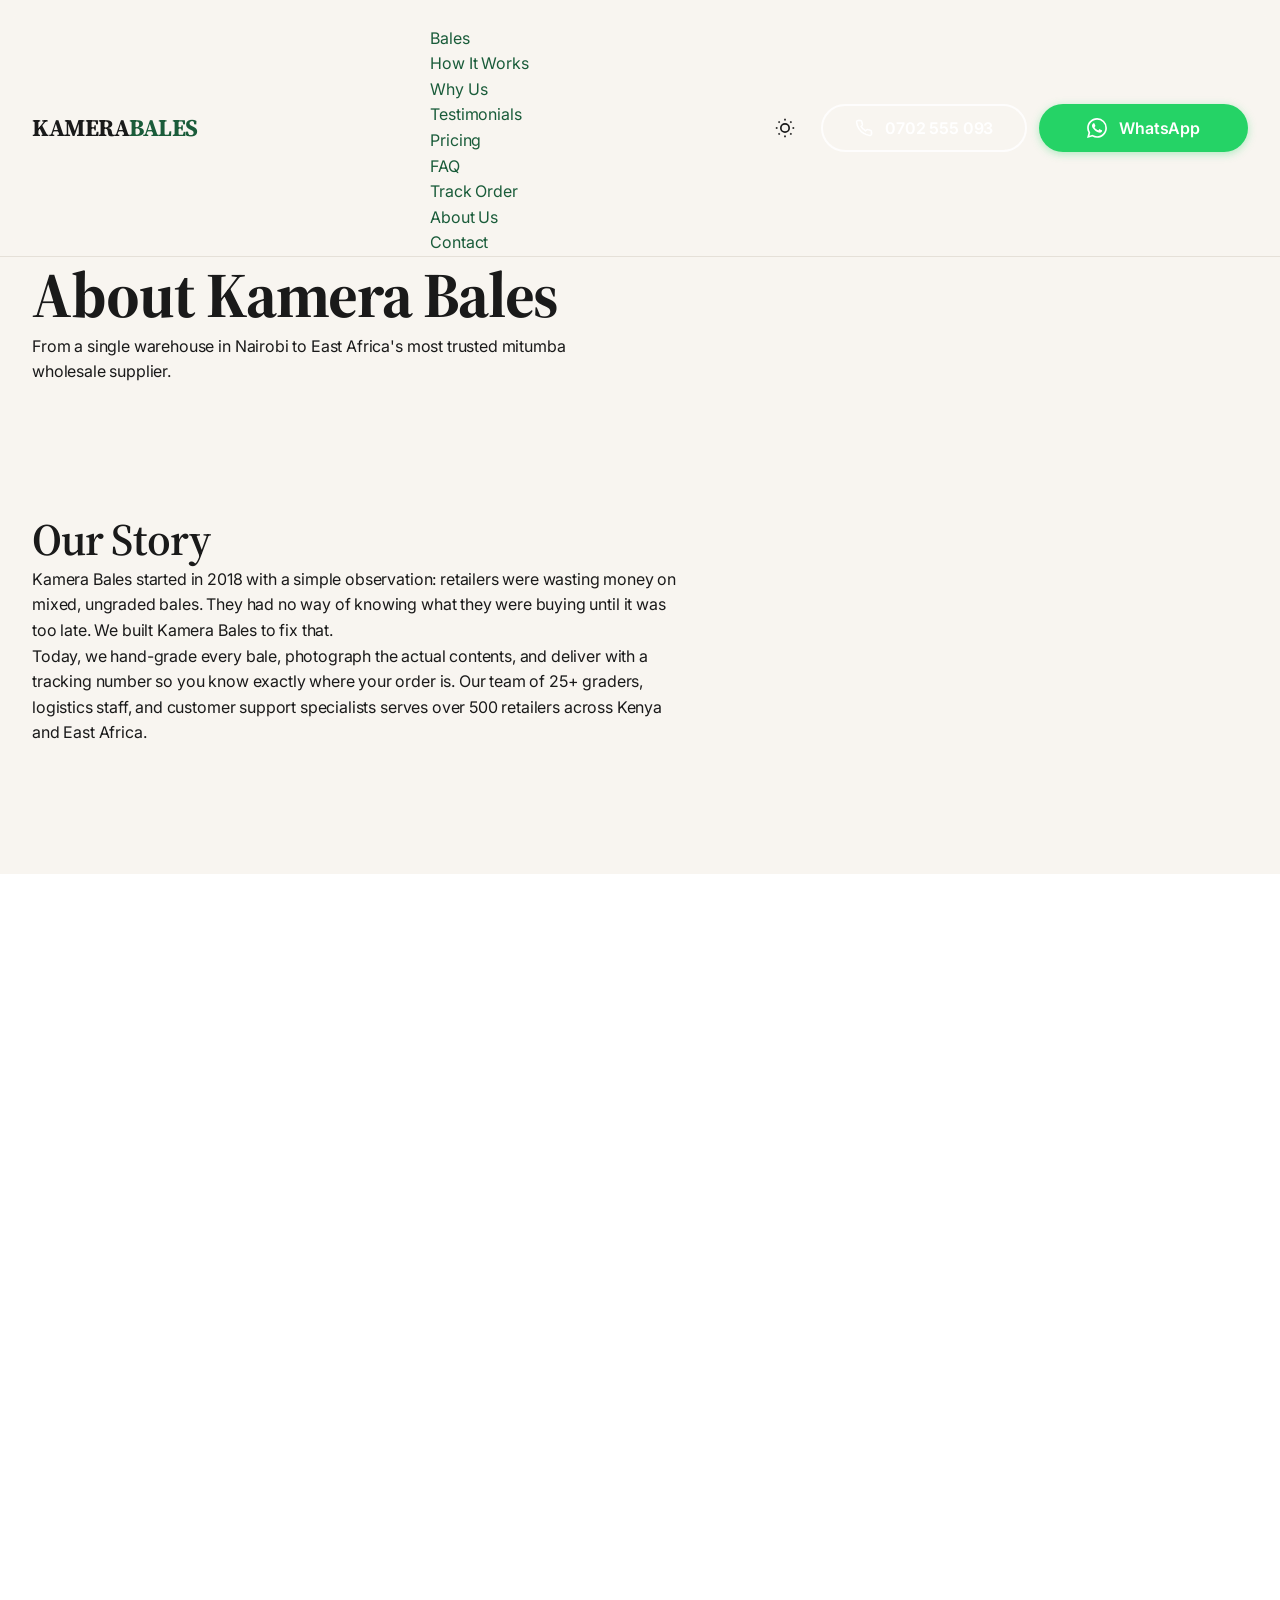
==== commit 4e12c6b9: "Add files via upload" ====
--- a/about.html
+++ b/about.html
@@ -46,6 +46,7 @@
                     <li><a href="index.html#faq" class="nav-link">FAQ</a></li>
                     <li><a href="track.html" class="nav-link">Track Order</a></li>
                     <li><a href="about.html" class="nav-link" aria-current="page">About Us</a></li>
+                    <li><a href="contact.html" class="nav-link">Contact</a></li>
                 </ul>
             </nav>
             <div class="header-actions">
--- a/styles.css
+++ b/styles.css
@@ -1,6 +1,6 @@
 /* ============================================
-   KAMERA BALES — styles.css
-   Premium Mitumba Wholesale Platform
+   KAMERA BALES — styles.css (Production Ready)
+   Enhanced UI/UX, menu overlay, bale modal
    ============================================ */
 
 /* ---------- DESIGN TOKENS ---------- */
@@ -61,7 +61,7 @@
     --transition-medium: 0.35s ease-in-out;
 }
 
-/* ---------- DARK MODE (Improved Contrast) ---------- */
+/* ---------- DARK MODE ---------- */
 [data-theme="dark"] {
     --color-background: #0D0D0D;
     --color-surface: #1A1A1A;
@@ -70,274 +70,1462 @@
     --color-text-tertiary: #888888;
     --color-border: #333333;
     --color-primary-light: rgba(76, 175, 80, 0.25);
-    --color-primary: #4CAF50; /* Lighter green for better contrast */
+    --color-primary: #4CAF50;
     --color-primary-hover: #66BB6A;
-    --color-secondary: #FFB74D; /* Lighter amber */
-}
-
-/* Reset */
-*, *::before, *::after { box-sizing: border-box; margin: 0; padding: 0; }
-html { scroll-behavior: smooth; -webkit-text-size-adjust: 100%; font-size: 16px; }
-@media (min-width: 1600px) { html { font-size: 18px; } }
+    --color-secondary: #FFB74D;
+}
+
+/* ---------- GLOBAL RESET ---------- */
+*, *::before, *::after {
+    box-sizing: border-box;
+    margin: 0;
+    padding: 0;
+}
+
+html {
+    scroll-behavior: smooth;
+    -webkit-text-size-adjust: 100%;
+    font-size: 16px;
+    overflow-x: hidden;
+}
+
+body {
+    font-family: var(--font-body);
+    font-size: 1rem;
+    line-height: 1.6;
+    letter-spacing: -0.01em;
+    color: var(--color-text-primary);
+    background-color: var(--color-background);
+    -webkit-font-smoothing: antialiased;
+    -moz-osx-font-smoothing: grayscale;
+    text-rendering: optimizeLegibility;
+    overflow-x: hidden;
+    transition: background-color 0.3s ease, color 0.3s ease;
+}
+
+@media (min-width: 1600px) {
+    html { font-size: 18px; }
+}
+
 @media (prefers-reduced-motion: reduce) {
     html { scroll-behavior: auto; }
-    *, *::before, *::after { animation-duration: 0.01ms !important; animation-iteration-count: 1 !important; transition-duration: 0.01ms !important; }
-}
-body {
-    font-family: var(--font-body); font-size: 1rem; line-height: 1.6; letter-spacing: -0.01em;
-    color: var(--color-text-primary); background-color: var(--color-background);
-    -webkit-font-smoothing: antialiased; -moz-osx-font-smoothing: grayscale; text-rendering: optimizeLegibility;
-    overflow-x: hidden; /* prevent horizontal scroll */
-    transition: background-color 0.3s ease, color 0.3s ease;
-}
-img { max-width: 100%; height: auto; display: block; }
-a { color: var(--color-primary); text-decoration: none; transition: color var(--transition-fast); }
-a:hover { color: var(--color-primary-hover); }
-ul, ol { list-style: none; }
-button { font-family: var(--font-body); cursor: pointer; border: none; background: none; font-size: inherit; }
-input, textarea, select { font-family: var(--font-body); font-size: 1rem; }
-h1, h2, h3, h4 { font-family: var(--font-heading); font-weight: 600; line-height: 1.2; letter-spacing: -0.02em; color: var(--color-text-primary); text-wrap: balance; font-feature-settings: "ss01", "cv11"; transition: color 0.3s ease; }
+    *, *::before, *::after {
+        animation-duration: 0.01ms !important;
+        animation-iteration-count: 1 !important;
+        transition-duration: 0.01ms !important;
+    }
+}
+
+img {
+    max-width: 100%;
+    height: auto;
+    display: block;
+}
+
+a {
+    color: var(--color-primary);
+    text-decoration: none;
+    transition: color var(--transition-fast);
+}
+
+a:hover {
+    color: var(--color-primary-hover);
+}
+
+ul, ol {
+    list-style: none;
+}
+
+button {
+    font-family: var(--font-body);
+    cursor: pointer;
+    border: none;
+    background: none;
+    font-size: inherit;
+}
+
+input, textarea, select {
+    font-family: var(--font-body);
+    font-size: 1rem;
+}
+
+h1, h2, h3, h4 {
+    font-family: var(--font-heading);
+    font-weight: 600;
+    line-height: 1.2;
+    letter-spacing: -0.02em;
+    color: var(--color-text-primary);
+    text-wrap: balance;
+    font-feature-settings: "ss01", "cv11";
+    transition: color 0.3s ease;
+}
+
 h1 { font-size: clamp(2rem, 5vw, 4rem); font-weight: 700; }
 h2 { font-size: clamp(1.75rem, 3.5vw, 3rem); }
 h3 { font-size: clamp(1.25rem, 2vw, 1.5rem); }
 h4 { font-size: 1.125rem; }
-p { text-wrap: pretty; max-width: 65ch; transition: color 0.3s ease; }
-
-/* Prevent overflow from long words */
+
+p {
+    text-wrap: pretty;
+    max-width: 65ch;
+    transition: color 0.3s ease;
+}
+
 p, h1, h2, h3, h4, li, a, span {
     overflow-wrap: break-word;
     word-wrap: break-word;
 }
 
-/* Layout */
-.container { width: var(--container-xl); margin-inline: auto; padding-inline: var(--space-xs); }
-@media (min-width: 1600px) { .container { width: var(--container-cinema); padding-inline: var(--space-lg); } }
-.section { padding-block: var(--space-3xl); content-visibility: auto; contain-intrinsic-size: 500px; }
-.hero, .social-proof, .certifications { content-visibility: visible; }
-.section-title { text-align: center; margin-bottom: var(--space-2xl); }
-.sr-only { position: absolute; width: 1px; height: 1px; padding: 0; margin: -1px; overflow: hidden; clip: rect(0,0,0,0); border: 0; }
-
-/* Skip link */
-.skip-link { position: absolute; top: -100%; left: var(--space-xs); z-index: 9999; background: var(--color-primary); color: #fff; padding: var(--space-2xs) var(--space-sm); border-radius: var(--radius-sm); font-weight: 600; transition: top 0.2s; }
-.skip-link:focus { top: var(--space-xs); }
-:focus-visible { outline: 3px solid var(--color-secondary); outline-offset: 2px; }
-
-/* Buttons */
-.btn { display: inline-flex; align-items: center; justify-content: center; gap: var(--space-2xs); padding: var(--space-2xs) var(--space-lg); border-radius: var(--radius-full); font-weight: 600; font-size: 1rem; min-height: 48px; cursor: pointer; transition: all var(--transition-fast); text-decoration: none; line-height: 1; border: none; white-space: nowrap; }
-.btn-primary { background: var(--color-primary); color: #fff; box-shadow: var(--shadow-primary); }
-.btn-primary:hover { background: var(--color-primary-hover); transform: translateY(-2px); box-shadow: 0 4px 16px rgba(26, 92, 58, 0.4); color: #fff; }
-.btn-secondary { background: transparent; color: var(--color-primary); border: 2px solid var(--color-primary); }
-.btn-secondary:hover { background: var(--color-primary-light); transform: translateY(-2px); color: var(--color-primary); }
-.btn-whatsapp { background: var(--color-whatsapp); color: #fff; box-shadow: 0 2px 8px rgba(37, 211, 102, 0.35); }
-.btn-whatsapp:hover { background: var(--color-whatsapp-hover); transform: translateY(-2px); box-shadow: 0 4px 16px rgba(37, 211, 102, 0.45); color: #fff; }
-.btn-outline-light { background: transparent; color: #fff; border: 2px solid rgba(255,255,255,0.6); }
-.btn-outline-light:hover { background: rgba(255,255,255,0.1); border-color: #fff; color: #fff; transform: translateY(-2px); }
-.btn-sm { padding: var(--space-2xs) var(--space-md); font-size: 0.875rem; min-height: 40px; }
-.btn-lg { padding: var(--space-md) var(--space-2xl); font-size: 1.125rem; min-height: 56px; }
-.btn:active { transform: scale(0.96); }
-.btn-success { background: var(--color-success) !important; color: #fff !important; pointer-events: none; transition: background 0.3s ease; }
-.btn-success::after { content: ' ✓'; font-weight: 700; }
-
-/* Header & Menu */
-.site-header { position: sticky; top: 0; z-index: 1000; background: rgba(248,245,240,0.85); backdrop-filter: blur(10px); -webkit-backdrop-filter: blur(10px); border-bottom: 1px solid var(--color-border); transition: background var(--transition-medium), box-shadow var(--transition-medium), border-color 0.3s ease; }
-[data-theme="dark"] .site-header { background: rgba(13,13,13,0.85); }
-.site-header.scrolled { background: var(--color-background); box-shadow: var(--shadow-sm); }
-.header-inner { display: flex; align-items: center; justify-content: space-between; gap: var(--space-md); min-height: 72px; }
-.logo-text { font-family: var(--font-heading); font-size: 1.5rem; font-weight: 700; letter-spacing: -0.02em; color: var(--color-text-primary); white-space: nowrap; transition: color 0.3s ease; }
-[data-theme="dark"] .logo-text { color: #FFFFFF; }
-.logo-accent { color: var(--color-primary); }
-.main-nav { display: flex; align-items: center; }
-.nav-menu { display: flex; align-items: center; gap: var(--space-lg); }
-.nav-link { font-weight: 500; color: var(--color-text-secondary); transition: color var(--transition-fast); position: relative; }
-.nav-link:hover { color: var(--color-primary); }
-.nav-link::after { content: ''; position: absolute; bottom: -4px; left: 0; width: 0; height: 2px; background: var(--color-primary); transition: width var(--transition-fast); }
-.nav-link:hover::after { width: 100%; }
-.nav-link.active { color: var(--color-primary); font-weight: 700; }
-.nav-link.active::after { width: 100%; }
-
-/* Hamburger & Mobile Menu */
-.nav-toggle { display: none; flex-direction: column; justify-content: center; align-items: center; gap: 5px; width: 48px; height: 48px; border-radius: var(--radius-sm); background: transparent; }
-.hamburger, .hamburger::before, .hamburger::after { content: ''; display: block; width: 24px; height: 2px; background: var(--color-text-primary); border-radius: 2px; transition: all var(--transition-fast); }
-.hamburger::before { transform: translateY(-6px); }
-.hamburger::after { transform: translateY(6px); }
-.nav-toggle[aria-expanded="true"] .hamburger { transform: rotate(45deg); }
-.nav-toggle[aria-expanded="true"] .hamburger::before { transform: rotate(-90deg); opacity: 0; }
-.nav-toggle[aria-expanded="true"] .hamburger::after { transform: rotate(90deg); opacity: 0; }
-.header-actions { display: flex; align-items: center; gap: var(--space-2xs); }
-.theme-toggle { display: flex; align-items: center; justify-content: center; width: 48px; height: 48px; border-radius: 50%; background: transparent; color: var(--color-text-primary); transition: background var(--transition-fast), color var(--transition-fast); flex-shrink: 0; }
-.theme-toggle:hover { background: var(--color-primary-light); }
-.theme-toggle .icon-moon { display: none; }
-[data-theme="dark"] .theme-toggle .icon-sun { display: none; }
-[data-theme="dark"] .theme-toggle .icon-moon { display: block; }
-.header-phone { display: inline-flex; align-items: center; gap: var(--space-2xs); padding: var(--space-2xs) var(--space-md); }
-.header-phone-number { font-size: 0.875rem; }
-
-/* Mobile Navigation (Ordered and Visible) */
+/* ---------- TOUCH ACTION ---------- */
+a, button, input, select, textarea, .bale-card {
+    touch-action: manipulation;
+}
+
+/* ---------- LAYOUT ---------- */
+.container {
+    width: var(--container-xl);
+    margin-inline: auto;
+    padding-inline: var(--space-xs);
+}
+
+@media (min-width: 1600px) {
+    .container {
+        width: var(--container-cinema);
+        padding-inline: var(--space-lg);
+    }
+}
+
+.section {
+    padding-block: var(--space-3xl);
+    content-visibility: auto;
+    contain-intrinsic-size: auto 500px;
+}
+
+.hero, .social-proof, .certifications {
+    content-visibility: visible;
+}
+
+.section-title {
+    text-align: center;
+    margin-bottom: var(--space-2xl);
+}
+
+.section-subtitle {
+    text-align: center;
+    color: var(--color-text-secondary);
+    max-width: 600px;
+    margin: -1rem auto 2rem;
+    font-size: 1.05rem;
+}
+
+.sr-only {
+    position: absolute;
+    width: 1px;
+    height: 1px;
+    padding: 0;
+    margin: -1px;
+    overflow: hidden;
+    clip: rect(0,0,0,0);
+    border: 0;
+}
+
+/* ---------- UTILITY CLASSES ---------- */
+.text-center { text-align: center; }
+.text-left { text-align: left; }
+.text-right { text-align: right; }
+
+.bg-surface { background: var(--color-surface); }
+.bg-background { background: var(--color-background); }
+
+.mt-1 { margin-top: 1rem; }
+.mt-2 { margin-top: 2rem; }
+.mt-3 { margin-top: 3rem; }
+
+.mb-1 { margin-bottom: 1rem; }
+.mb-2 { margin-bottom: 2rem; }
+.mb-3 { margin-bottom: 3rem; }
+
+.p-1 { padding: 1rem; }
+.p-2 { padding: 2rem; }
+.p-3 { padding: 3rem; }
+
+.px-1 { padding-left: 1rem; padding-right: 1rem; }
+.px-2 { padding-left: 2rem; padding-right: 2rem; }
+
+.py-1 { padding-top: 1rem; padding-bottom: 1rem; }
+.py-2 { padding-top: 2rem; padding-bottom: 2rem; }
+
+.grid-2 { grid-template-columns: repeat(2, 1fr); }
+.grid-3 { grid-template-columns: repeat(3, 1fr); }
+.grid-4 { grid-template-columns: repeat(4, 1fr); }
+
+.card-center { text-align: center; padding: 2rem; }
+
+/* ---------- ACCESSIBILITY ---------- */
+.skip-link {
+    position: absolute;
+    top: -100%;
+    left: var(--space-xs);
+    z-index: 9999;
+    background: var(--color-primary);
+    color: #fff;
+    padding: var(--space-2xs) var(--space-sm);
+    border-radius: var(--radius-sm);
+    font-weight: 600;
+    transition: top 0.2s;
+}
+
+.skip-link:focus {
+    top: var(--space-xs);
+}
+
+:focus-visible {
+    outline: 3px solid var(--color-secondary);
+    outline-offset: 2px;
+}
+
+/* ---------- FOCUS STATES FOR CLICKABLE CARDS ---------- */
+.bale-card:focus-visible,
+.pricing-card:focus-visible,
+.bale-card a:focus-visible,
+.pricing-card a:focus-visible {
+    outline: 3px solid var(--color-secondary);
+    outline-offset: 2px;
+}
+
+/* ---------- BUTTONS ---------- */
+.btn {
+    display: inline-flex;
+    align-items: center;
+    justify-content: center;
+    gap: var(--space-2xs);
+    padding: var(--space-2xs) var(--space-lg);
+    border-radius: var(--radius-full);
+    font-weight: 600;
+    font-size: 1rem;
+    min-height: 48px;
+    cursor: pointer;
+    transition: all var(--transition-fast);
+    text-decoration: none;
+    line-height: 1;
+    border: none;
+    white-space: nowrap;
+}
+
+.btn-primary {
+    background: var(--color-primary);
+    color: #fff;
+    box-shadow: var(--shadow-primary);
+}
+
+.btn-primary:hover {
+    background: var(--color-primary-hover);
+    transform: translateY(-2px);
+    box-shadow: 0 4px 16px rgba(26, 92, 58, 0.4);
+    color: #fff;
+}
+
+.btn-secondary {
+    background: transparent;
+    color: var(--color-primary);
+    border: 2px solid var(--color-primary);
+}
+
+.btn-secondary:hover {
+    background: var(--color-primary-light);
+    transform: translateY(-2px);
+    color: var(--color-primary);
+}
+
+.btn-whatsapp {
+    background: var(--color-whatsapp);
+    color: #fff;
+    box-shadow: 0 2px 8px rgba(37, 211, 102, 0.35);
+}
+
+.btn-whatsapp:hover {
+    background: var(--color-whatsapp-hover);
+    transform: translateY(-2px);
+    box-shadow: 0 4px 16px rgba(37, 211, 102, 0.45);
+    color: #fff;
+}
+
+.btn-outline-light {
+    background: transparent;
+    color: #fff;
+    border: 2px solid rgba(255,255,255,0.8);
+}
+
+.btn-outline-light:hover {
+    background: rgba(255,255,255,0.1);
+    border-color: #fff;
+    color: #fff;
+    transform: translateY(-2px);
+}
+
+.btn-outline-primary {
+    background: transparent;
+    color: var(--color-primary);
+    border: 2px solid var(--color-primary);
+}
+
+.btn-outline-primary:hover {
+    background: var(--color-primary-light);
+    color: var(--color-primary);
+    transform: translateY(-2px);
+}
+
+.btn-sm {
+    padding: var(--space-2xs) var(--space-md);
+    font-size: 0.875rem;
+    min-height: 40px;
+}
+
+.btn-lg {
+    padding: var(--space-md) var(--space-2xl);
+    font-size: 1.125rem;
+    min-height: 56px;
+}
+
+.btn:active {
+    transform: scale(0.96);
+}
+
+/* ---------- BUTTON LOADING STATES ---------- */
+.btn-loading {
+    pointer-events: none;
+    opacity: 0.7;
+    position: relative;
+}
+
+.btn-loading::after {
+    content: '';
+    position: absolute;
+    width: 20px;
+    height: 20px;
+    top: 50%;
+    left: 50%;
+    margin-top: -10px;
+    margin-left: -10px;
+    border: 2px solid rgba(255, 255, 255, 0.3);
+    border-top-color: #fff;
+    border-radius: 50%;
+    animation: spin 0.8s linear infinite;
+}
+
+@keyframes spin {
+    to { transform: rotate(360deg); }
+}
+
+.btn-secondary.btn-loading::after,
+.btn-outline-light.btn-loading::after,
+.btn-outline-primary.btn-loading::after {
+    border-color: rgba(0, 0, 0, 0.2);
+    border-top-color: var(--color-text-primary);
+}
+
+.btn-whatsapp.btn-loading::after {
+    border-color: rgba(255, 255, 255, 0.3);
+    border-top-color: #fff;
+}
+
+.btn-success {
+    background: var(--color-success) !important;
+    color: #fff !important;
+    pointer-events: none;
+    transition: background 0.3s ease;
+}
+
+.btn-success::after {
+    content: ' ✓';
+    font-weight: 700;
+}
+
+/* ---------- HEADER & MENU ---------- */
+.site-header {
+    position: sticky;
+    top: 0;
+    z-index: 1000;
+    background: rgba(248,245,240,0.85);
+    backdrop-filter: blur(10px);
+    -webkit-backdrop-filter: blur(10px);
+    border-bottom: 1px solid var(--color-border);
+    transition: background var(--transition-medium), box-shadow var(--transition-medium), border-color 0.3s ease;
+}
+
+[data-theme="dark"] .site-header {
+    background: rgba(13,13,13,0.85);
+}
+
+.site-header.scrolled {
+    background: var(--color-background);
+    box-shadow: var(--shadow-sm);
+}
+
+.header-inner {
+    display: flex;
+    align-items: center;
+    justify-content: space-between;
+    gap: var(--space-md);
+    min-height: 72px;
+}
+
+.logo-text {
+    font-family: var(--font-heading);
+    font-size: 1.5rem;
+    font-weight: 700;
+    letter-spacing: -0.02em;
+    color: var(--color-text-primary);
+    white-space: nowrap;
+    transition: color 0.3s ease;
+}
+
+[data-theme="dark"] .logo-text {
+    color: #FFFFFF;
+}
+
+.logo-accent {
+    color: var(--color-primary);
+}
+
+.header-actions {
+    display: flex;
+    align-items: center;
+    gap: var(--space-2xs);
+}
+
+/* Menu Toggle */
+.menu-toggle {
+    display: inline-flex;
+    align-items: center;
+    gap: var(--space-2xs);
+    padding: var(--space-2xs) var(--space-sm);
+    border-radius: var(--radius-full);
+    border: 2px solid var(--color-border);
+    background: transparent;
+    color: var(--color-text-primary);
+    font-weight: 600;
+    transition: all var(--transition-fast);
+}
+
+.menu-toggle:hover {
+    border-color: var(--color-primary);
+    color: var(--color-primary);
+}
+
+.menu-icon {
+    width: 20px;
+    height: 2px;
+    background: currentColor;
+    position: relative;
+    display: inline-block;
+}
+
+.menu-icon::before,
+.menu-icon::after {
+    content: '';
+    position: absolute;
+    left: 0;
+    width: 20px;
+    height: 2px;
+    background: currentColor;
+    transition: transform var(--transition-fast);
+}
+
+.menu-icon::before {
+    top: -6px;
+}
+
+.menu-icon::after {
+    top: 6px;
+}
+
+.menu-toggle[aria-expanded="true"] .menu-icon {
+    transform: rotate(45deg);
+}
+
+.menu-toggle[aria-expanded="true"] .menu-icon::before {
+    transform: rotate(-90deg);
+    top: 0;
+}
+
+.menu-toggle[aria-expanded="true"] .menu-icon::after {
+    transform: rotate(90deg);
+    top: 0;
+}
+
+.menu-text {
+    font-size: 0.9rem;
+}
+
+@media (max-width: 640px) {
+    .menu-text {
+        display: none;
+    }
+    .menu-toggle {
+        padding: var(--space-2xs) var(--space-xs);
+    }
+}
+
+/* Menu Overlay */
+.menu-overlay {
+    position: fixed;
+    inset: 0;
+    background: var(--color-background);
+    z-index: 2000;
+    opacity: 0;
+    visibility: hidden;
+    transition: opacity 0.3s ease, visibility 0.3s ease;
+}
+
+.menu-overlay.open {
+    opacity: 1;
+    visibility: visible;
+}
+
+.menu-overlay .container {
+    height: 100%;
+    display: flex;
+    flex-direction: column;
+    padding-top: var(--space-lg);
+    padding-bottom: var(--space-lg);
+}
+
+.menu-overlay-header {
+    display: flex;
+    align-items: center;
+    justify-content: space-between;
+    margin-bottom: var(--space-xl);
+}
+
+.menu-close {
+    width: 48px;
+    height: 48px;
+    border-radius: 50%;
+    background: var(--color-primary-light);
+    color: var(--color-text-primary);
+    font-size: 1.5rem;
+    display: flex;
+    align-items: center;
+    justify-content: center;
+    cursor: pointer;
+    border: none;
+    transition: background var(--transition-fast);
+}
+
+.menu-close:hover {
+    background: var(--color-primary);
+    color: #fff;
+}
+
+.menu-overlay-nav ul {
+    display: flex;
+    flex-direction: column;
+    gap: var(--space-xs);
+    margin-bottom: auto;
+}
+
+.menu-link {
+    display: block;
+    padding: var(--space-2xs) 0;
+    font-size: 1.5rem;
+    font-weight: 600;
+    color: var(--color-text-primary);
+    border-bottom: 1px solid var(--color-border);
+    transition: color var(--transition-fast), padding-left var(--transition-fast);
+}
+
+.menu-link:hover {
+    color: var(--color-primary);
+    padding-left: var(--space-xs);
+}
+
+.menu-overlay-footer {
+    display: flex;
+    gap: var(--space-sm);
+    justify-content: center;
+    padding-top: var(--space-lg);
+}
+
+/* Theme Toggle */
+.theme-toggle {
+    display: flex;
+    align-items: center;
+    justify-content: center;
+    width: 48px;
+    height: 48px;
+    border-radius: 50%;
+    background: transparent;
+    color: var(--color-text-primary);
+    transition: background var(--transition-fast), color var(--transition-fast);
+    flex-shrink: 0;
+}
+
+.theme-toggle:hover {
+    background: var(--color-primary-light);
+}
+
+.theme-toggle .icon-moon {
+    display: none;
+}
+
+[data-theme="dark"] .theme-toggle .icon-sun {
+    display: none;
+}
+
+[data-theme="dark"] .theme-toggle .icon-moon {
+    display: block;
+}
+
+.theme-toggle.dark .icon-sun {
+    display: none;
+}
+.theme-toggle.dark .icon-moon {
+    display: block;
+}
+
+.header-phone {
+    display: inline-flex;
+    align-items: center;
+    gap: var(--space-2xs);
+    padding: var(--space-2xs) var(--space-md);
+}
+
 @media (max-width: 1023px) {
-    .nav-toggle { display: flex; }
-    .header-inner { order: 1; } /* Logo */
-    .header-actions { order: 2; } /* Theme Toggle */
-    .main-nav { order: 3; } /* Hamburger */
-    
-    .nav-menu {
-        position: fixed;
-        top: 72px;
-        left: 0;
-        right: 0;
-        height: calc(100vh - 72px);
-        background: var(--color-background);
+    .header-phone {
+        display: none;
+    }
+}
+
+/* ---------- HERO ---------- */
+.hero {
+    position: relative;
+    min-height: calc(100vh - 72px);
+    display: flex;
+    align-items: center;
+    background: var(--color-dark-bg);
+    color: #fff;
+    overflow: hidden;
+}
+
+.hero-background {
+    position: absolute;
+    inset: 0;
+    background-image: linear-gradient(rgba(0,0,0,0.55), rgba(0,0,0,0.4)), url('https://images.unsplash.com/photo-1441986300917-64674bd600d8?auto=format&fit=crop&w=1920&q=80');
+    background-size: cover;
+    background-position: center;
+    z-index: 0;
+}
+
+.hero-content {
+    position: relative;
+    z-index: 1;
+    max-width: 800px;
+    padding-block: var(--space-xl);
+}
+
+.hero-title {
+    color: #fff;
+    margin-bottom: var(--space-md);
+    text-shadow: 0 2px 10px rgba(0,0,0,0.3);
+}
+
+.hero-subtitle {
+    color: rgba(255,255,255,0.9);
+    font-size: 1.25rem;
+    margin-bottom: var(--space-lg);
+    max-width: 50ch;
+}
+
+.hero-cta {
+    display: flex;
+    flex-wrap: wrap;
+    gap: var(--space-xs);
+    margin-bottom: var(--space-md);
+}
+
+.trust-inline {
+    display: flex;
+    flex-wrap: wrap;
+    gap: 0.5rem 1.5rem;
+    justify-content: flex-start;
+    margin-top: 1rem;
+    font-size: 0.95rem;
+    color: rgba(255,255,255,0.9);
+}
+
+.trust-inline span::before {
+    content: "✓";
+    color: var(--color-secondary);
+    margin-right: 0.3rem;
+    font-weight: 700;
+}
+
+@media (max-width: 640px) {
+    .hero {
+        min-height: auto;
+        padding-block: var(--space-xl);
+    }
+    .hero-cta {
         flex-direction: column;
         align-items: stretch;
-        justify-content: flex-start;
-        padding: var(--space-md);
-        gap: var(--space-xs);
-        transform: translateX(-100%);
-        transition: transform 0.4s cubic-bezier(0.25, 0.46, 0.45, 0.94);
-        z-index: 999;
-        overflow-y: auto;
-        box-shadow: var(--shadow-lg);
-    }
-    .nav-menu.open { transform: translateX(0); }
-    .nav-menu.open .nav-link { animation: fadeInUp 0.3s ease both; }
-    .nav-menu.open .nav-link:nth-child(1) { animation-delay: 0.05s; }
-    .nav-menu.open .nav-link:nth-child(2) { animation-delay: 0.1s; }
-    .nav-menu.open .nav-link:nth-child(3) { animation-delay: 0.15s; }
-    .nav-menu.open .nav-link:nth-child(4) { animation-delay: 0.2s; }
-    .nav-menu.open .nav-link:nth-child(5) { animation-delay: 0.25s; }
-    .nav-menu.open .nav-link:nth-child(6) { animation-delay: 0.3s; }
-    .nav-menu.open .nav-link:nth-child(7) { animation-delay: 0.35s; }
-    .nav-menu.open .nav-link:nth-child(8) { animation-delay: 0.4s; }
-    .nav-link { display: block; padding: var(--space-2xs) var(--space-xs); font-size: 1.125rem; border-radius: var(--radius-sm); }
-    .nav-link:hover { background: var(--color-primary-light); }
-    .header-actions .header-phone { display: none; }
-    .header-actions .header-whatsapp { display: none; }
-}
-@keyframes fadeInUp { from { opacity: 0; transform: translateY(10px); } to { opacity: 1; transform: translateY(0); } }
-
-/* Hero */
-.hero { position: relative; min-height: calc(100vh - 72px); display: flex; align-items: center; background: var(--color-dark-bg); color: #fff; overflow: hidden; }
-.hero-background { position: absolute; inset: 0; background-image: linear-gradient(rgba(0,0,0,0.55), rgba(0,0,0,0.4)), url('https://images.unsplash.com/photo-1441986300917-64674bd600d8?auto=format&fit=crop&w=1920&q=80'); background-size: cover; background-position: center; z-index: 0; }
-.hero-content { position: relative; z-index: 1; max-width: 800px; padding-block: var(--space-xl); }
-.hero-title { color: #fff; margin-bottom: var(--space-md); text-shadow: 0 2px 10px rgba(0,0,0,0.3); }
-.hero-subtitle { color: rgba(255,255,255,0.9); font-size: 1.25rem; margin-bottom: var(--space-lg); max-width: 50ch; }
-.hero-cta { display: flex; flex-wrap: wrap; gap: var(--space-xs); margin-bottom: var(--space-md); }
-.hero-trust { color: rgba(255,255,255,0.7); font-size: 0.875rem; }
-.trust-inline { display: flex; flex-wrap: wrap; gap: 0.5rem 1.5rem; justify-content: flex-start; margin-top: 1rem; font-size: 0.95rem; color: rgba(255,255,255,0.9); }
-.trust-inline span::before { content: "✓"; color: var(--color-secondary); margin-right: 0.3rem; font-weight: 700; }
-
-/* Social proof */
-.social-proof { background: var(--color-surface); border-bottom: 1px solid var(--color-border); padding-block: var(--space-sm); transition: background 0.3s ease; }
-.proof-grid { display: grid; grid-template-columns: repeat(4, 1fr); gap: var(--space-xs); text-align: center; }
-.proof-item strong { display: block; font-size: 1.75rem; font-weight: 700; color: var(--color-primary); font-family: var(--font-heading); }
-.proof-item span { font-size: 0.875rem; color: var(--color-text-secondary); }
-
-/* Certifications */
-.certifications { background: var(--color-surface); border-bottom: 1px solid var(--color-border); padding-block: var(--space-md); text-align: center; transition: background 0.3s ease; }
-.certifications-label { font-size: 0.85rem; font-weight: 600; letter-spacing: 0.08em; text-transform: uppercase; color: var(--color-text-tertiary); margin-bottom: var(--space-sm); }
-.badges-list { display: flex; flex-wrap: wrap; justify-content: center; align-items: center; gap: var(--space-lg); list-style: none; padding: 0; margin: 0; }
-.badge-item { display: flex; flex-direction: column; align-items: center; gap: var(--space-2xs); opacity: 0.85; transition: opacity var(--transition-fast), transform var(--transition-fast); }
-.badge-item:hover { opacity: 1; transform: translateY(-2px); }
-.badge-item svg { color: var(--color-primary); }
-.badge-item span { font-size: 0.75rem; font-weight: 500; color: var(--color-text-secondary); max-width: 120px; text-align: center; }
-
-/* Why Us */
-.pillars-grid { display: grid; grid-template-columns: repeat(3, 1fr); gap: var(--grid-gap); }
-.pillar-card { background: var(--color-surface); border-radius: var(--radius-md); padding: var(--space-lg); box-shadow: var(--shadow-md); transition: transform var(--transition-fast), box-shadow var(--transition-fast), background 0.3s ease; text-align: center; min-width: 0; }
-.pillar-card:hover { transform: translateY(-6px); box-shadow: var(--shadow-lg); }
-.pillar-icon { width: 64px; height: 64px; margin: 0 auto var(--space-md); border-radius: 50%; background: var(--color-primary-light); color: var(--color-primary); display: flex; align-items: center; justify-content: center; }
-.pillar-card h3 { margin-bottom: var(--space-2xs); }
-.pillar-card p { color: var(--color-text-secondary); font-size: 0.95rem; }
-
-/* How It Works */
-.how-it-works { background: var(--color-surface); transition: background 0.3s ease; }
-.steps-list { display: grid; grid-template-columns: repeat(4, 1fr); gap: var(--grid-gap); counter-reset: step; }
-.step-item { position: relative; padding: var(--space-lg); background: var(--color-background); border-radius: var(--radius-md); box-shadow: var(--shadow-sm); text-align: center; transition: background 0.3s ease; min-width: 0; }
-.step-number { width: 48px; height: 48px; border-radius: 50%; background: var(--color-primary); color: #fff; display: flex; align-items: center; justify-content: center; font-weight: 700; font-size: 1.25rem; margin: 0 auto var(--space-xs); }
-.step-item h3 { margin-bottom: var(--space-2xs); }
-.step-item p { color: var(--color-text-secondary); font-size: 0.9rem; }
-
-/* Bale Cards & Filter */
-.bale-filters { display: flex; flex-wrap: wrap; gap: var(--space-xs); align-items: end; margin-bottom: var(--space-lg); }
-.filter-group { display: flex; flex-direction: column; gap: var(--space-2xs); flex: 1 1 200px; }
-.filter-group label { font-weight: 500; color: var(--color-text-secondary); font-size: 0.875rem; }
-.filter-group input[type="search"], .filter-group select { padding: var(--space-2xs) var(--space-xs); border: 2px solid var(--color-border); border-radius: var(--radius-sm); background: var(--color-surface); color: var(--color-text-primary); font-size: 1rem; min-height: 48px; width: 100%; transition: border-color var(--transition-fast), box-shadow var(--transition-fast), background 0.3s ease, color 0.3s ease; }
-.filter-group input[type="search"]:focus, .filter-group select:focus { border-color: var(--color-primary); outline: none; box-shadow: 0 0 0 3px var(--color-primary-light); }
-.results-count { font-size: 0.875rem; color: var(--color-text-tertiary); align-self: center; margin-left: auto; min-width: 100px; }
-.active-filters { display: flex; flex-wrap: wrap; gap: var(--space-2xs); margin-bottom: var(--space-xs); width: 100%; }
-.chip { background: var(--color-primary-light); color: var(--color-primary); padding: var(--space-4xs) var(--space-2xs); border-radius: var(--radius-full); font-size: 0.85rem; font-weight: 600; }
-.clear-btn { cursor: pointer; }
-.clear-btn:hover { background: var(--color-error); color: #fff; }
-
-.bale-cards-grid { display: grid; grid-template-columns: repeat(4, 1fr); gap: var(--grid-gap); }
-.bale-card { background: var(--color-surface); border-radius: var(--radius-md); overflow: hidden; box-shadow: var(--shadow-md); transition: transform var(--transition-fast), box-shadow var(--transition-fast), background 0.3s ease; display: flex; flex-direction: column; min-width: 0; }
-.bale-card:hover { transform: translateY(-6px); box-shadow: var(--shadow-lg); }
-.lightbox-trigger { display: block; width: 100%; padding: 0; border: none; background: none; cursor: zoom-in; border-radius: var(--radius-md) var(--radius-md) 0 0; overflow: hidden; }
-.lightbox-trigger img { transition: transform var(--transition-fast); }
-.lightbox-trigger:hover img { transform: scale(1.03); }
-.bale-info { padding: var(--space-md); display: flex; flex-direction: column; flex: 1; text-align: center; }
-.bale-info h3 { margin-bottom: var(--space-2xs); }
-.grade { color: var(--color-text-tertiary); font-size: 0.875rem; margin-bottom: var(--space-2xs); }
-.price { font-weight: 600; color: var(--color-primary); margin-bottom: var(--space-xs); }
-.price strong { font-size: 1.2rem; }
-.bale-info .btn { margin-top: auto; }
-.stock-urgency { font-size: 0.95rem; font-weight: 700; letter-spacing: 0.02em; margin-top: 0.5rem; margin-bottom: var(--space-2xs); min-height: 1.5em; transition: opacity var(--transition-fast); }
-.stock-urgency.low { color: var(--color-error); text-transform: uppercase; animation: pulse 1.5s infinite; }
-.stock-urgency.medium { color: var(--color-secondary); }
-.stock-urgency.high { color: var(--color-success); }
-@keyframes pulse { 0% { opacity: 1; } 50% { opacity: 0.6; } 100% { opacity: 1; } }
-.no-results { grid-column: 1 / -1; text-align: center; padding: var(--space-lg); background: var(--color-surface); border-radius: var(--radius-md); color: var(--color-text-secondary); font-size: 1.125rem; }
-
-/* Testimonials */
-.testimonials-carousel { position: relative; max-width: 800px; margin-inline: auto; }
-.carousel-viewport { overflow: hidden; border-radius: var(--radius-md); box-shadow: var(--shadow-md); background: var(--color-surface); }
-.carousel-track { display: flex; transition: transform 0.5s ease-in-out; will-change: transform; }
-.testimonial-slide { flex: 0 0 100%; min-width: 0; padding: var(--space-lg); display: flex; flex-direction: column; gap: var(--space-md); }
-.testimonial-slide blockquote p { font-style: italic; color: var(--color-text-secondary); font-size: 1.125rem; line-height: 1.6; max-width: 60ch; }
-.testimonial-slide figcaption { display: flex; align-items: center; gap: var(--space-xs); }
-.testimonial-slide figcaption img { width: 56px; height: 56px; border-radius: 50%; object-fit: cover; }
-.testimonial-slide figcaption strong { display: block; color: var(--color-text-primary); font-size: 1rem; }
-.testimonial-slide figcaption span { font-size: 0.85rem; color: var(--color-text-tertiary); }
-.testimonial-slide .stars { color: #F59E0B; font-size: 1.2rem; letter-spacing: 2px; }
-.carousel-controls { display: flex; align-items: center; justify-content: center; gap: var(--space-md); margin-top: var(--space-md); }
-.carousel-btn { background: var(--color-surface); border: 2px solid var(--color-border); border-radius: 50%; width: 48px; height: 48px; display: flex; align-items: center; justify-content: center; cursor: pointer; transition: all var(--transition-fast); color: var(--color-primary); flex-shrink: 0; }
-.carousel-btn:hover { background: var(--color-primary-light); border-color: var(--color-primary); transform: translateY(-2px); }
-.carousel-btn:focus-visible { outline: 3px solid var(--color-secondary); outline-offset: 2px; }
-.carousel-dots { display: flex; gap: var(--space-2xs); }
-.carousel-dot { width: 12px; height: 12px; border-radius: 50%; background: var(--color-border); cursor: pointer; transition: all var(--transition-fast); border: none; padding: 0; }
-.carousel-dot.active { background: var(--color-primary); transform: scale(1.2); }
-.carousel-dot:focus-visible { outline: 2px solid var(--color-secondary); outline-offset: 2px; }
-
-/* Pricing */
-.pricing-grid { display: grid; grid-template-columns: repeat(3, 1fr); gap: var(--grid-gap); align-items: stretch; }
-.pricing-card { background: var(--color-surface); border-radius: var(--radius-md); padding: var(--space-xl) var(--space-lg); box-shadow: var(--shadow-md); display: flex; flex-direction: column; text-align: center; transition: transform var(--transition-fast), box-shadow var(--transition-fast), background 0.3s ease; min-width: 0; }
-.pricing-card:hover { transform: translateY(-6px); box-shadow: var(--shadow-lg); }
-.pricing-card.featured { border: 2px solid var(--color-primary); position: relative; }
-.popular-badge { position: absolute; top: -14px; left: 50%; transform: translateX(-50%); background: var(--color-secondary); color: #fff; padding: var(--space-4xs) var(--space-md); border-radius: var(--radius-full); font-size: 0.8rem; font-weight: 700; letter-spacing: 0.05em; animation: soft-pulse 2s infinite; }
-@keyframes soft-pulse { 0% { box-shadow: 0 0 0 0 rgba(217, 119, 6, 0.4); } 70% { box-shadow: 0 0 0 8px rgba(217, 119, 6, 0); } 100% { box-shadow: 0 0 0 0 rgba(217, 119, 6, 0); } }
-.pricing-card h3 { margin-bottom: var(--space-2xs); }
-.pricing-card .price { font-size: 2rem; font-weight: 700; color: var(--color-primary); margin-bottom: var(--space-xs); font-family: var(--font-heading); }
-.pricing-card .price small { font-size: 1rem; font-weight: 400; color: var(--color-text-tertiary); }
-.pricing-card ul { text-align: left; margin-bottom: var(--space-lg); padding-left: var(--space-md); }
-.pricing-card li { position: relative; margin-bottom: var(--space-2xs); color: var(--color-text-secondary); font-size: 0.95rem; }
-.pricing-card li::before { content: '✓'; position: absolute; left: calc(-1 * var(--space-md)); color: var(--color-primary); font-weight: 700; }
-.pricing-card .btn { margin-top: auto; }
-
-/* Quote Generator */
-.quote-generator { background: var(--color-surface); border-radius: var(--radius-lg); box-shadow: var(--shadow-md); padding: var(--space-lg); margin-block: var(--space-2xl); transition: background 0.3s ease; }
-.quote-intro { text-align: center; color: var(--color-text-secondary); margin-bottom: var(--space-lg); max-width: 500px; margin-inline: auto; }
-.quote-form .form-row { display: grid; grid-template-columns: repeat(3, 1fr); gap: var(--space-md); margin-bottom: var(--space-lg); }
-.quote-form .form-group { margin-bottom: 0; }
-.quote-form label { display: block; margin-bottom: var(--space-2xs); font-weight: 500; color: var(--color-text-primary); }
-.quote-form select, .quote-form input[type="number"] { width: 100%; padding: var(--space-2xs) var(--space-xs); border: 2px solid var(--color-border); border-radius: var(--radius-sm); font-size: 1rem; min-height: 48px; background: var(--color-background); color: var(--color-text-primary); transition: border-color var(--transition-fast); }
-.quote-form select:focus, .quote-form input[type="number"]:focus { border-color: var(--color-primary); outline: none; box-shadow: 0 0 0 3px var(--color-primary-light); }
-.quote-summary { text-align: center; padding: var(--space-md); background: var(--color-primary-light); border-radius: var(--radius-md); margin-bottom: var(--space-lg); }
-.quote-summary p { font-size: 1.125rem; color: var(--color-text-secondary); }
-.quote-summary strong { font-size: 1.75rem; color: var(--color-primary); display: block; margin-top: var(--space-4xs); font-family: var(--font-heading); }
-.quote-note { font-size: 0.85rem; color: var(--color-text-tertiary); margin-top: var(--space-2xs); }
-.quote-actions { display: flex; flex-wrap: wrap; justify-content: center; gap: var(--space-xs); }
-
-/* FAQ (Native, Professional) */
-.faq-list { display: flex; flex-direction: column; gap: var(--space-2xs); }
+    }
+}
+
+/* ---------- SOCIAL PROOF ---------- */
+.social-proof {
+    background: var(--color-surface);
+    border-bottom: 1px solid var(--color-border);
+    padding-block: var(--space-sm);
+}
+
+.proof-grid {
+    display: grid;
+    grid-template-columns: repeat(4, 1fr);
+    gap: var(--space-xs);
+    text-align: center;
+}
+
+.proof-item strong {
+    display: block;
+    font-size: 1.75rem;
+    font-weight: 700;
+    color: var(--color-primary);
+    font-family: var(--font-heading);
+}
+
+.proof-item span {
+    font-size: 0.875rem;
+    color: var(--color-text-secondary);
+}
+
+/* ---------- CERTIFICATIONS ---------- */
+.certifications {
+    background: var(--color-surface);
+    border-bottom: 1px solid var(--color-border);
+    padding-block: var(--space-md);
+    text-align: center;
+}
+
+.certifications-label {
+    font-size: 0.85rem;
+    font-weight: 600;
+    letter-spacing: 0.08em;
+    text-transform: uppercase;
+    color: var(--color-text-tertiary);
+    margin-bottom: var(--space-sm);
+}
+
+.badges-list {
+    display: flex;
+    flex-wrap: wrap;
+    justify-content: center;
+    align-items: center;
+    gap: var(--space-lg);
+    list-style: none;
+}
+
+.badge-item {
+    display: flex;
+    flex-direction: column;
+    align-items: center;
+    gap: var(--space-2xs);
+    opacity: 0.85;
+    transition: opacity var(--transition-fast), transform var(--transition-fast);
+}
+
+.badge-item:hover {
+    opacity: 1;
+    transform: translateY(-2px);
+}
+
+.badge-item svg {
+    color: var(--color-primary);
+}
+
+.badge-item span {
+    font-size: 0.75rem;
+    font-weight: 500;
+    color: var(--color-text-secondary);
+    max-width: 120px;
+    text-align: center;
+}
+
+/* ---------- WHY US ---------- */
+.pillars-grid {
+    display: grid;
+    grid-template-columns: repeat(3, 1fr);
+    gap: var(--grid-gap);
+}
+
+.pillar-card {
+    background: var(--color-surface);
+    border-radius: var(--radius-md);
+    padding: var(--space-lg);
+    box-shadow: var(--shadow-md);
+    transition: transform var(--transition-fast), box-shadow var(--transition-fast);
+    text-align: center;
+}
+
+.pillar-card:hover {
+    transform: translateY(-6px);
+    box-shadow: var(--shadow-lg);
+}
+
+.pillar-icon {
+    width: 64px;
+    height: 64px;
+    margin: 0 auto var(--space-md);
+    border-radius: 50%;
+    background: var(--color-primary-light);
+    color: var(--color-primary);
+    display: flex;
+    align-items: center;
+    justify-content: center;
+}
+
+.pillar-card h3 {
+    margin-bottom: var(--space-2xs);
+}
+
+.pillar-card p {
+    color: var(--color-text-secondary);
+    font-size: 0.95rem;
+}
+
+/* ---------- HOW IT WORKS ---------- */
+.how-it-works {
+    background: var(--color-surface);
+}
+
+.steps-list {
+    display: grid;
+    grid-template-columns: repeat(4, 1fr);
+    gap: var(--grid-gap);
+}
+
+.step-item {
+    position: relative;
+    padding: var(--space-lg);
+    background: var(--color-background);
+    border-radius: var(--radius-md);
+    box-shadow: var(--shadow-sm);
+    text-align: center;
+}
+
+.step-number {
+    width: 48px;
+    height: 48px;
+    border-radius: 50%;
+    background: var(--color-primary);
+    color: #fff;
+    display: flex;
+    align-items: center;
+    justify-content: center;
+    font-weight: 700;
+    font-size: 1.25rem;
+    margin: 0 auto var(--space-xs);
+}
+
+.step-item h3 {
+    margin-bottom: var(--space-2xs);
+}
+
+.step-item p {
+    color: var(--color-text-secondary);
+    font-size: 0.9rem;
+}
+
+/* ---------- BALE FILTERS & CARDS ---------- */
+.bales-header {
+    margin-bottom: var(--space-lg);
+}
+
+.bales-header .section-title {
+    margin-bottom: var(--space-xs);
+}
+
+.bale-filters {
+    display: flex;
+    flex-wrap: wrap;
+    gap: var(--space-xs);
+    align-items: end;
+    margin-bottom: var(--space-lg);
+}
+
+.filter-group {
+    display: flex;
+    flex-direction: column;
+    gap: var(--space-2xs);
+    flex: 1 1 200px;
+}
+
+.filter-group label {
+    font-weight: 500;
+    color: var(--color-text-secondary);
+    font-size: 0.875rem;
+}
+
+.filter-group input[type="search"],
+.filter-group select {
+    padding: var(--space-2xs) var(--space-xs);
+    border: 2px solid var(--color-border);
+    border-radius: var(--radius-sm);
+    background: var(--color-surface);
+    color: var(--color-text-primary);
+    font-size: 1rem;
+    min-height: 48px;
+    width: 100%;
+    transition: border-color var(--transition-fast), box-shadow var(--transition-fast);
+}
+
+.filter-group input[type="search"]:focus,
+.filter-group select:focus {
+    border-color: var(--color-primary);
+    outline: none;
+    box-shadow: 0 0 0 3px var(--color-primary-light);
+}
+
+.results-count {
+    font-size: 0.875rem;
+    color: var(--color-text-tertiary);
+    align-self: center;
+    margin-left: auto;
+    min-width: 100px;
+}
+
+.active-filters {
+    display: flex;
+    flex-wrap: wrap;
+    gap: var(--space-2xs);
+    margin-bottom: var(--space-xs);
+    width: 100%;
+}
+
+.chip {
+    background: var(--color-primary-light);
+    color: var(--color-primary);
+    padding: var(--space-4xs) var(--space-2xs);
+    border-radius: var(--radius-full);
+    font-size: 0.85rem;
+    font-weight: 600;
+}
+
+.clear-btn {
+    cursor: pointer;
+}
+
+.clear-btn:hover {
+    background: var(--color-error);
+    color: #fff;
+}
+
+.bale-cards-grid {
+    display: grid;
+    grid-template-columns: repeat(4, 1fr);
+    gap: var(--grid-gap);
+}
+
+.bale-card {
+    background: var(--color-surface);
+    border-radius: var(--radius-md);
+    overflow: hidden;
+    box-shadow: var(--shadow-md);
+    transition: transform var(--transition-fast), box-shadow var(--transition-fast);
+    display: flex;
+    flex-direction: column;
+    position: relative;
+}
+
+.bale-card:hover {
+    transform: translateY(-6px);
+    box-shadow: var(--shadow-lg);
+}
+
+.bale-image {
+    position: relative;
+    overflow: hidden;
+}
+
+.bale-image img {
+    width: 100%;
+    height: 220px;
+    object-fit: cover;
+    transition: transform var(--transition-fast);
+}
+
+.bale-card:hover .bale-image img {
+    transform: scale(1.05);
+}
+
+.bale-tag {
+    position: absolute;
+    top: 12px;
+    left: 12px;
+    background: var(--color-secondary);
+    color: #fff;
+    padding: var(--space-3xs) var(--space-2xs);
+    border-radius: var(--radius-full);
+    font-size: 0.75rem;
+    font-weight: 700;
+    text-transform: uppercase;
+}
+
+.bale-tag.premium {
+    background: var(--color-primary);
+}
+
+.bale-info {
+    padding: var(--space-md);
+    display: flex;
+    flex-direction: column;
+    flex: 1;
+    text-align: center;
+}
+
+.bale-info h3 {
+    margin-bottom: var(--space-2xs);
+}
+
+.grade {
+    color: var(--color-text-tertiary);
+    font-size: 0.875rem;
+    margin-bottom: var(--space-2xs);
+}
+
+.price {
+    font-weight: 600;
+    color: var(--color-primary);
+    margin-bottom: var(--space-xs);
+}
+
+.price strong {
+    font-size: 1.2rem;
+}
+
+.bale-actions {
+    margin-top: auto;
+    display: flex;
+    gap: var(--space-2xs);
+    justify-content: center;
+    flex-wrap: wrap;
+}
+
+.bale-actions .btn {
+    flex: 1;
+    min-width: 120px;
+}
+
+.stock-urgency {
+    font-size: 0.95rem;
+    font-weight: 700;
+    letter-spacing: 0.02em;
+    margin-top: 0.5rem;
+    margin-bottom: var(--space-2xs);
+    min-height: 1.5em;
+    transition: opacity var(--transition-fast);
+}
+
+.stock-urgency.low {
+    color: var(--color-error);
+    text-transform: uppercase;
+    animation: pulse 1.5s infinite;
+}
+
+.stock-urgency.medium {
+    color: var(--color-secondary);
+}
+
+.stock-urgency.high {
+    color: var(--color-success);
+}
+
+@keyframes pulse {
+    0% { opacity: 1; }
+    50% { opacity: 0.6; }
+    100% { opacity: 1; }
+}
+
+.no-results {
+    grid-column: 1 / -1;
+    text-align: center;
+    padding: var(--space-lg);
+    background: var(--color-surface);
+    border-radius: var(--radius-md);
+    color: var(--color-text-secondary);
+    font-size: 1.125rem;
+}
+
+@media (max-width: 640px) {
+    .bale-filters {
+        flex-direction: column;
+    }
+
+    .results-count {
+        margin-left: 0;
+        margin-top: 8px;
+        width: 100%;
+        text-align: left;
+    }
+}
+
+/* ---------- FEATURED BALE ---------- */
+.featured-bale {
+    background: linear-gradient(135deg, var(--color-primary), var(--color-primary-hover));
+    color: #fff;
+    padding-block: var(--space-2xl);
+}
+
+.featured-bale-content {
+    text-align: center;
+    max-width: 600px;
+    margin-inline: auto;
+}
+
+.featured-label {
+    display: inline-block;
+    background: var(--color-secondary);
+    color: #fff;
+    padding: var(--space-3xs) var(--space-md);
+    border-radius: var(--radius-full);
+    font-size: 0.875rem;
+    font-weight: 700;
+    text-transform: uppercase;
+    letter-spacing: 0.08em;
+    margin-bottom: var(--space-md);
+}
+
+.featured-bale h2 {
+    color: #fff;
+    margin-bottom: var(--space-xs);
+}
+
+.featured-bale p {
+    color: rgba(255,255,255,0.9);
+    margin-bottom: var(--space-md);
+}
+
+.countdown {
+    display: inline-flex;
+    gap: var(--space-2xs);
+    font-size: 1.5rem;
+    font-weight: 700;
+    margin-bottom: var(--space-lg);
+    font-family: var(--font-heading);
+}
+
+.countdown span {
+    background: rgba(255,255,255,0.2);
+    padding: var(--space-xs) var(--space-sm);
+    border-radius: var(--radius-sm);
+}
+
+/* ---------- TESTIMONIALS CAROUSEL ---------- */
+.testimonials-carousel {
+    position: relative;
+    max-width: 800px;
+    margin-inline: auto;
+}
+
+.carousel-viewport {
+    overflow: hidden;
+    border-radius: var(--radius-md);
+    box-shadow: var(--shadow-md);
+    background: var(--color-surface);
+}
+
+.carousel-track {
+    display: flex;
+    transition: transform 0.5s ease-in-out;
+    will-change: transform;
+}
+
+.testimonial-slide {
+    flex: 0 0 100%;
+    min-width: 0;
+    padding: var(--space-lg);
+    display: flex;
+    flex-direction: column;
+    gap: var(--space-md);
+}
+
+.testimonial-slide blockquote p {
+    font-style: italic;
+    color: var(--color-text-secondary);
+    font-size: 1.125rem;
+    line-height: 1.6;
+    max-width: 60ch;
+}
+
+.testimonial-slide figcaption {
+    display: flex;
+    align-items: center;
+    gap: var(--space-xs);
+}
+
+.testimonial-slide figcaption img {
+    width: 56px;
+    height: 56px;
+    border-radius: 50%;
+    object-fit: cover;
+}
+
+.testimonial-slide figcaption strong {
+    display: block;
+    color: var(--color-text-primary);
+    font-size: 1rem;
+}
+
+.testimonial-slide figcaption span {
+    font-size: 0.85rem;
+    color: var(--color-text-tertiary);
+}
+
+.testimonial-slide .stars {
+    color: #F59E0B;
+    font-size: 1.2rem;
+    letter-spacing: 2px;
+}
+
+.carousel-controls {
+    display: flex;
+    align-items: center;
+    justify-content: center;
+    gap: var(--space-md);
+    margin-top: var(--space-md);
+}
+
+.carousel-btn {
+    background: var(--color-surface);
+    border: 2px solid var(--color-border);
+    border-radius: 50%;
+    width: 48px;
+    height: 48px;
+    display: flex;
+    align-items: center;
+    justify-content: center;
+    cursor: pointer;
+    transition: all var(--transition-fast);
+    color: var(--color-primary);
+    flex-shrink: 0;
+}
+
+.carousel-btn:hover {
+    background: var(--color-primary-light);
+    border-color: var(--color-primary);
+    transform: translateY(-2px);
+}
+
+.carousel-dots {
+    display: flex;
+    gap: var(--space-2xs);
+}
+
+.carousel-dot {
+    width: 12px;
+    height: 12px;
+    border-radius: 50%;
+    background: var(--color-border);
+    cursor: pointer;
+    transition: all var(--transition-fast);
+    border: none;
+    padding: 0;
+}
+
+.carousel-dot.active {
+    background: var(--color-primary);
+    transform: scale(1.2);
+}
+
+/* ---------- PRICING ---------- */
+.pricing-grid {
+    display: grid;
+    grid-template-columns: repeat(3, 1fr);
+    gap: var(--grid-gap);
+    align-items: stretch;
+}
+
+.pricing-card {
+    background: var(--color-surface);
+    border-radius: var(--radius-md);
+    padding: var(--space-xl) var(--space-lg);
+    box-shadow: var(--shadow-md);
+    display: flex;
+    flex-direction: column;
+    text-align: center;
+    transition: transform var(--transition-fast), box-shadow var(--transition-fast);
+}
+
+.pricing-card:hover {
+    transform: translateY(-6px);
+    box-shadow: var(--shadow-lg);
+}
+
+.pricing-card.featured {
+    border: 2px solid var(--color-primary);
+    position: relative;
+}
+
+.popular-badge {
+    position: absolute;
+    top: -14px;
+    left: 50%;
+    transform: translateX(-50%);
+    background: var(--color-secondary);
+    color: #fff;
+    padding: var(--space-4xs) var(--space-md);
+    border-radius: var(--radius-full);
+    font-size: 0.8rem;
+    font-weight: 700;
+    letter-spacing: 0.05em;
+    animation: soft-pulse 2s infinite;
+}
+
+@keyframes soft-pulse {
+    0% { box-shadow: 0 0 0 0 rgba(217, 119, 6, 0.4); }
+    70% { box-shadow: 0 0 0 8px rgba(217, 119, 6, 0); }
+    100% { box-shadow: 0 0 0 0 rgba(217, 119, 6, 0); }
+}
+
+.pricing-card h3 {
+    margin-bottom: var(--space-2xs);
+}
+
+.pricing-card .price {
+    font-size: 2rem;
+    font-weight: 700;
+    color: var(--color-primary);
+    margin-bottom: var(--space-xs);
+    font-family: var(--font-heading);
+}
+
+.pricing-card .price small {
+    font-size: 1rem;
+    font-weight: 400;
+    color: var(--color-text-tertiary);
+}
+
+.pricing-card ul {
+    text-align: left;
+    margin-bottom: var(--space-lg);
+    padding-left: var(--space-md);
+}
+
+.pricing-card li {
+    position: relative;
+    margin-bottom: var(--space-2xs);
+    color: var(--color-text-secondary);
+    font-size: 0.95rem;
+}
+
+.pricing-card li::before {
+    content: '✓';
+    position: absolute;
+    left: calc(-1 * var(--space-md));
+    color: var(--color-primary);
+    font-weight: 700;
+}
+
+.pricing-card .btn {
+    margin-top: auto;
+}
+
+/* ---------- QUOTE GENERATOR ---------- */
+.quote-generator {
+    background: var(--color-surface);
+    border-radius: var(--radius-lg);
+    box-shadow: var(--shadow-md);
+    padding: var(--space-lg);
+    margin-block: var(--space-2xl);
+}
+
+.quote-intro {
+    text-align: center;
+    color: var(--color-text-secondary);
+    margin-bottom: var(--space-lg);
+    max-width: 500px;
+    margin-inline: auto;
+}
+
+.quote-form .form-row {
+    display: grid;
+    grid-template-columns: repeat(3, 1fr);
+    gap: var(--space-md);
+    margin-bottom: var(--space-lg);
+}
+
+.quote-form .form-group {
+    margin-bottom: 0;
+}
+
+.quote-form label {
+    display: block;
+    margin-bottom: var(--space-2xs);
+    font-weight: 500;
+    color: var(--color-text-primary);
+}
+
+.quote-form select,
+.quote-form input[type="number"] {
+    width: 100%;
+    padding: var(--space-2xs) var(--space-xs);
+    border: 2px solid var(--color-border);
+    border-radius: var(--radius-sm);
+    font-size: 1rem;
+    min-height: 48px;
+    background: var(--color-background);
+    color: var(--color-text-primary);
+    transition: border-color var(--transition-fast);
+}
+
+.quote-form select:focus,
+.quote-form input[type="number"]:focus {
+    border-color: var(--color-primary);
+    outline: none;
+    box-shadow: 0 0 0 3px var(--color-primary-light);
+}
+
+.quote-summary {
+    text-align: center;
+    padding: var(--space-md);
+    background: var(--color-primary-light);
+    border-radius: var(--radius-md);
+    margin-bottom: var(--space-lg);
+}
+
+.quote-summary p {
+    font-size: 1.125rem;
+    color: var(--color-text-secondary);
+}
+
+.quote-summary strong {
+    font-size: 1.75rem;
+    color: var(--color-primary);
+    display: block;
+    margin-top: var(--space-4xs);
+    font-family: var(--font-heading);
+}
+
+.quote-note {
+    font-size: 0.85rem;
+    color: var(--color-text-tertiary);
+    margin-top: var(--space-2xs);
+}
+
+.quote-actions {
+    display: flex;
+    flex-wrap: wrap;
+    justify-content: center;
+    gap: var(--space-xs);
+}
+
+/* ---------- FAQ ---------- */
+.faq-list {
+    display: flex;
+    flex-direction: column;
+    gap: var(--space-2xs);
+}
+
 .faq-item {
     background: var(--color-surface);
     border-radius: var(--radius-md);
@@ -346,6 +1534,7 @@
     transition: background 0.3s ease, border-color 0.3s ease;
     border: 1px solid transparent;
 }
+
 .faq-item summary {
     padding: var(--space-md) var(--space-lg);
     font-weight: 600;
@@ -356,8 +1545,14 @@
     list-style: none;
     transition: background var(--transition-fast);
     color: var(--color-text-primary);
-}
-.faq-item summary::-webkit-details-marker { display: none; }
+    user-select: none;
+    -webkit-user-select: none;
+}
+
+.faq-item summary::-webkit-details-marker {
+    display: none;
+}
+
 .faq-item summary::after {
     content: '+';
     font-size: 1.5rem;
@@ -367,13 +1562,25 @@
     line-height: 1;
     flex-shrink: 0;
 }
-.faq-item[open] summary::after { content: '−'; transform: rotate(180deg); }
-.faq-item summary:hover { background: var(--color-primary-light); }
+
+.faq-item[open] summary::after {
+    content: '−';
+    transform: rotate(180deg);
+}
+
+.faq-item summary:hover {
+    background: var(--color-primary-light);
+}
+
 .faq-item[open] {
     background: var(--color-surface);
     border-color: var(--color-primary);
 }
-.faq-item[open] summary { background: var(--color-primary-light); }
+
+.faq-item[open] summary {
+    background: var(--color-primary-light);
+}
+
 .faq-item p {
     padding: 0 var(--space-lg) var(--space-md);
     color: var(--color-text-secondary);
@@ -382,247 +1589,255 @@
     margin: 0;
 }
 
-/* Final CTA */
-.final-cta { background: var(--color-dark-bg); color: #fff; text-align: center; padding-block: var(--space-4xl); }
-.final-cta h2 { color: #fff; margin-bottom: var(--space-xs); }
-.final-cta p { color: rgba(255,255,255,0.8); margin-inline: auto; margin-bottom: var(--space-xs); max-width: 600px; }
-.final-cta-buttons { display: flex; flex-wrap: wrap; justify-content: center; gap: var(--space-xs); margin-top: var(--space-lg); }
-.final-urgency { color: var(--color-secondary); font-weight: 600; margin-top: var(--space-md); }
-.final-trust { color: rgba(255,255,255,0.6); font-size: 0.85rem; }
-
-/* Contact */
-.contact-grid { display: grid; grid-template-columns: 1fr 1fr; gap: var(--space-2xl); align-items: start; }
-.contact-info p { margin-bottom: var(--space-xs); font-size: 1rem; }
-.contact-form { background: var(--color-surface); padding: var(--space-lg); border-radius: var(--radius-md); box-shadow: var(--shadow-md); transition: background 0.3s ease; }
-.form-group { margin-bottom: var(--space-sm); }
-.form-group label { display: block; margin-bottom: var(--space-2xs); font-weight: 500; color: var(--color-text-primary); }
-.form-group input, .form-group textarea { width: 100%; padding: var(--space-2xs) var(--space-xs); border: 2px solid var(--color-border); border-radius: var(--radius-sm); font-size: 1rem; min-height: 48px; transition: border-color var(--transition-fast); background: var(--color-background); color: var(--color-text-primary); }
-.form-group input:focus, .form-group textarea:focus { border-color: var(--color-primary); outline: none; box-shadow: 0 0 0 3px var(--color-primary-light); }
-.form-note { margin-top: var(--space-2xs); font-size: 0.85rem; color: var(--color-text-tertiary); }
-
-/* Trust Badges */
-.trust-badges-section { background: var(--color-surface); border-top: 1px solid var(--color-border); border-bottom: 1px solid var(--color-border); padding-block: var(--space-lg); text-align: center; transition: background 0.3s ease; }
-.trust-badges-label { font-size: 0.85rem; font-weight: 600; letter-spacing: 0.08em; text-transform: uppercase; color: var(--color-text-tertiary); margin-bottom: var(--space-md); }
-.trust-badges-grid { display: flex; flex-wrap: wrap; justify-content: center; gap: var(--space-lg); margin-bottom: var(--space-lg); }
-.trust-badge-item { display: flex; flex-direction: column; align-items: center; gap: var(--space-2xs); color: var(--color-primary); opacity: 0.85; transition: opacity var(--transition-fast), transform var(--transition-fast); }
-.trust-badge-item:hover { opacity: 1; transform: translateY(-4px); }
-.trust-badge-item span { font-size: 0.8rem; font-weight: 500; color: var(--color-text-secondary); max-width: 120px; }
-.payment-methods { display: flex; flex-wrap: wrap; justify-content: center; align-items: center; gap: var(--space-xs); font-size: 0.9rem; color: var(--color-text-secondary); }
-.payment-icon { display: inline-block; padding: var(--space-2xs) var(--space-xs); border: 1px solid var(--color-border); border-radius: var(--radius-sm); background: var(--color-background); font-weight: 600; font-size: 0.85rem; color: var(--color-text-primary); transition: border-color var(--transition-fast), box-shadow var(--transition-fast); }
-.payment-icon:hover { border-color: var(--color-primary); box-shadow: var(--shadow-sm); }
-
-/* Lead Magnet */
-.lead-magnet { display: flex; flex-wrap: wrap; align-items: center; justify-content: space-between; gap: var(--space-lg); padding: var(--space-lg); background: rgba(255,255,255,0.05); border: 1px solid rgba(255,255,255,0.1); border-radius: var(--radius-lg); margin-top: var(--space-lg); margin-bottom: var(--space-lg); }
-.lead-magnet-content h3 { color: #fff; margin-bottom: var(--space-2xs); }
-.lead-magnet-content p { color: rgba(255,255,255,0.7); font-size: 0.95rem; max-width: 40ch; }
-.lead-form { display: flex; flex-wrap: wrap; gap: var(--space-2xs); align-items: center; }
-.lead-form input[type="email"] { padding: var(--space-2xs) var(--space-xs); border: 2px solid rgba(255,255,255,0.2); border-radius: var(--radius-sm); background: rgba(255,255,255,0.1); color: #fff; font-size: 1rem; min-height: 48px; min-width: 250px; flex: 1; }
-.lead-form input[type="email"]::placeholder { color: rgba(255,255,255,0.5); }
-.lead-form input[type="email"]:focus { border-color: var(--color-primary); outline: none; box-shadow: 0 0 0 3px var(--color-primary-light); }
-.lead-form .form-note { width: 100%; font-size: 0.8rem; color: rgba(255,255,255,0.5); margin-top: var(--space-2xs); }
-
-/* Lead Popup */
-.lead-popup { border: none; border-radius: var(--radius-lg); padding: 0; background: var(--color-surface); box-shadow: var(--shadow-lg); max-width: 480px; width: 90vw; position: fixed; top: 50%; left: 50%; transform: translate(-50%, -50%); margin: 0; opacity: 0; transition: opacity 0.3s ease; }
-.lead-popup[open] { opacity: 1; }
-.lead-popup::backdrop { background: rgba(0,0,0,0.6); backdrop-filter: blur(4px); }
-.popup-close { position: absolute; top: var(--space-xs); right: var(--space-xs); width: 40px; height: 40px; border-radius: 50%; background: rgba(0,0,0,0.1); color: var(--color-text-primary); font-size: 1.25rem; display: flex; align-items: center; justify-content: center; cursor: pointer; border: none; transition: background var(--transition-fast); }
-.popup-close:hover { background: rgba(0,0,0,0.2); }
-.popup-content { padding: var(--space-xl); text-align: center; }
-.popup-content h3 { margin-bottom: var(--space-xs); color: var(--color-text-primary); }
-.popup-content p { color: var(--color-text-secondary); margin-bottom: var(--space-md); }
-.popup-content .lead-form { justify-content: center; }
-.popup-content .lead-form input[type="email"] { background: var(--color-background); border-color: var(--color-border); color: var(--color-text-primary); min-width: 200px; }
-.popup-content .lead-form input[type="email"]::placeholder { color: var(--color-text-tertiary); }
-
-/* Featured Bale */
-.featured-bale { background: linear-gradient(135deg, var(--color-primary), var(--color-primary-hover)); color: #fff; padding-block: var(--space-2xl); }
-.featured-bale-content { text-align: center; max-width: 600px; margin-inline: auto; }
-.featured-label { display: inline-block; background: var(--color-secondary); color: #fff; padding: var(--space-3xs) var(--space-md); border-radius: var(--radius-full); font-size: 0.875rem; font-weight: 700; text-transform: uppercase; letter-spacing: 0.08em; margin-bottom: var(--space-md); }
-.featured-bale h2 { color: #fff; margin-bottom: var(--space-xs); }
-.featured-bale p { color: rgba(255,255,255,0.9); margin-bottom: var(--space-md); }
-.countdown { display: inline-flex; gap: var(--space-2xs); font-size: 1.5rem; font-weight: 700; margin-bottom: var(--space-lg); font-family: var(--font-heading); }
-.countdown span { background: rgba(255,255,255,0.2); padding: var(--space-xs) var(--space-sm); border-radius: var(--radius-sm); }
-
-/* Lightbox */
-.lightbox { border: none; padding: 0; background: rgba(0,0,0,0.9); max-width: 90vw; max-height: 90vh; width: auto; height: auto; border-radius: var(--radius-lg); box-shadow: var(--shadow-lg); position: fixed; inset: 0; margin: auto; display: flex; align-items: center; justify-content: center; opacity: 0; transition: opacity 0.3s ease; }
-.lightbox[open] { opacity: 1; }
-.lightbox::backdrop { background: rgba(0,0,0,0.7); }
-.lightbox img { max-width: 100%; max-height: 85vh; object-fit: contain; display: block; }
-.lightbox-close { position: absolute; top: var(--space-xs); right: var(--space-xs); width: 48px; height: 48px; border-radius: 50%; background: rgba(255,255,255,0.2); color: #fff; font-size: 1.5rem; display: flex; align-items: center; justify-content: center; cursor: pointer; border: none; transition: background var(--transition-fast); }
-.lightbox-close:hover { background: rgba(255,255,255,0.4); }
-.lightbox-close:focus-visible { outline: 3px solid var(--color-secondary); outline-offset: 2px; }
-
-/* Floating WhatsApp */
-.floating-whatsapp { position: fixed; bottom: var(--space-sm); right: var(--space-sm); z-index: 999; display: flex; align-items: center; justify-content: center; width: 56px; height: 56px; border-radius: 50%; background: var(--color-whatsapp); color: #fff; box-shadow: 0 4px 16px rgba(37, 211, 102, 0.4); transition: transform var(--transition-fast), box-shadow var(--transition-fast), opacity 0.3s ease; animation: float-in 0.5s ease-out; }
-.floating-whatsapp:hover { transform: translateY(-4px) scale(1.05); box-shadow: 0 8px 24px rgba(37, 211, 102, 0.5); color: #fff; }
-.floating-whatsapp:focus-visible { outline: 3px solid var(--color-secondary); outline-offset: 3px; }
-@keyframes float-in { from { opacity: 0; transform: translateY(20px); } to { opacity: 1; transform: translateY(0); } }
-
-/* Mobile Action Bar */
-.mobile-action-bar {
+/* ---------- FINAL CTA ---------- */
+.final-cta {
+    background: var(--color-dark-bg);
+    color: #fff;
+    text-align: center;
+    padding-block: var(--space-4xl);
+}
+
+.final-cta h2 {
+    color: #fff;
+    margin-bottom: var(--space-xs);
+}
+
+.final-cta p {
+    color: rgba(255,255,255,0.8);
+    margin-inline: auto;
+    margin-bottom: var(--space-xs);
+    max-width: 600px;
+}
+
+.final-cta-buttons {
+    display: flex;
+    flex-wrap: wrap;
+    justify-content: center;
+    gap: var(--space-xs);
+    margin-top: var(--space-lg);
+}
+
+.final-urgency {
+    color: var(--color-secondary);
+    font-weight: 600;
+    margin-top: var(--space-md);
+}
+
+.final-trust {
+    color: rgba(255,255,255,0.6);
+    font-size: 0.85rem;
+}
+
+/* ---------- CONTACT ---------- */
+.contact-grid {
+    display: grid;
+    grid-template-columns: 1fr 1fr;
+    gap: var(--space-2xl);
+    align-items: start;
+}
+
+.contact-info p {
+    margin-bottom: var(--space-xs);
+    font-size: 1rem;
+}
+
+.contact-form {
+    background: var(--color-surface);
+    padding: var(--space-lg);
+    border-radius: var(--radius-md);
+    box-shadow: var(--shadow-md);
+}
+
+.form-group {
+    margin-bottom: var(--space-sm);
+}
+
+.form-group label {
+    display: block;
+    margin-bottom: var(--space-2xs);
+    font-weight: 500;
+    color: var(--color-text-primary);
+}
+
+.form-group input,
+.form-group textarea,
+.form-group select {
+    width: 100%;
+    padding: var(--space-2xs) var(--space-xs);
+    border: 2px solid var(--color-border);
+    border-radius: var(--radius-sm);
+    font-size: 1rem;
+    min-height: 48px;
+    transition: border-color var(--transition-fast);
+    background: var(--color-background);
+    color: var(--color-text-primary);
+}
+
+.form-group input:focus,
+.form-group textarea:focus,
+.form-group select:focus {
+    border-color: var(--color-primary);
+    outline: none;
+    box-shadow: 0 0 0 3px var(--color-primary-light);
+}
+
+.form-note {
+    margin-top: var(--space-2xs);
+    font-size: 0.85rem;
+    color: var(--color-text-tertiary);
+}
+
+/* ---------- TRUST BADGES (merged into certifications) ---------- */
+.payment-methods {
+    display: flex;
+    flex-wrap: wrap;
+    justify-content: center;
+    align-items: center;
+    gap: var(--space-xs);
+    font-size: 0.9rem;
+    color: var(--color-text-secondary);
+    margin-top: var(--space-md);
+}
+
+.payment-icon {
+    display: inline-block;
+    padding: var(--space-2xs) var(--space-xs);
+    border: 1px solid var(--color-border);
+    border-radius: var(--radius-sm);
+    background: var(--color-background);
+    font-weight: 600;
+    font-size: 0.85rem;
+    color: var(--color-text-primary);
+    transition: border-color var(--transition-fast), box-shadow var(--transition-fast);
+}
+
+.payment-icon:hover {
+    border-color: var(--color-primary);
+    box-shadow: var(--shadow-sm);
+}
+
+/* ---------- BALE DETAIL MODAL ---------- */
+.bale-modal {
+    border: none;
+    border-radius: var(--radius-lg);
+    padding: 0;
+    background: var(--color-surface);
+    box-shadow: var(--shadow-lg);
+    max-width: 700px;
+    width: 90vw;
     position: fixed;
-    bottom: 0;
-    left: 0;
-    right: 0;
-    background: var(--color-surface);
-    border-top: 1px solid var(--color-border);
-    display: none;
-    grid-template-columns: 1fr 1fr;
-    z-index: 999;
-    box-shadow: 0 -2px 10px rgba(0,0,0,0.1);
-}
-.mob-action-btn {
+    top: 50%;
+    left: 50%;
+    transform: translate(-50%, -50%);
+    margin: 0;
+    opacity: 0;
+    transition: opacity 0.3s ease;
+}
+
+.bale-modal[open] {
+    opacity: 1;
+}
+
+.bale-modal::backdrop {
+    background: rgba(0,0,0,0.6);
+    backdrop-filter: blur(4px);
+}
+
+.bale-modal-close {
+    position: absolute;
+    top: var(--space-xs);
+    right: var(--space-xs);
+    width: 40px;
+    height: 40px;
+    border-radius: 50%;
+    background: rgba(0,0,0,0.1);
+    color: var(--color-text-primary);
+    font-size: 1.25rem;
     display: flex;
     align-items: center;
     justify-content: center;
+    cursor: pointer;
+    border: none;
+    transition: background var(--transition-fast);
+    z-index: 2;
+}
+
+.bale-modal-close:hover {
+    background: rgba(0,0,0,0.2);
+}
+
+.bale-modal-content {
+    display: flex;
+    flex-direction: row;
+    overflow: hidden;
+    border-radius: var(--radius-lg);
+    max-height: 80vh;
+}
+
+.bale-modal-image {
+    flex: 0 0 50%;
+    overflow: hidden;
+}
+
+.bale-modal-image img {
+    width: 100%;
+    height: 100%;
+    object-fit: cover;
+}
+
+.bale-modal-text {
+    flex: 1;
+    padding: var(--space-lg);
+    overflow-y: auto;
+    display: flex;
+    flex-direction: column;
+}
+
+.bale-modal-text h2 {
+    font-size: 1.75rem;
+    margin-bottom: var(--space-2xs);
+}
+
+.bale-modal-grade {
+    color: var(--color-secondary);
+    font-weight: 600;
+    margin-bottom: var(--space-2xs);
+}
+
+.bale-modal-price {
+    color: var(--color-primary);
+    font-weight: 700;
+    font-size: 1.25rem;
+    margin-bottom: var(--space-xs);
+}
+
+.bale-modal-text p {
+    color: var(--color-text-secondary);
+    margin-bottom: var(--space-md);
+}
+
+.bale-modal-actions {
+    margin-top: auto;
+    display: flex;
+    flex-direction: column;
     gap: var(--space-2xs);
-    padding: var(--space-sm);
-    font-weight: 600;
-    font-size: 1rem;
-    transition: background var(--transition-fast);
-}
-.btn-call { color: var(--color-primary); border-right: 1px solid var(--color-border); }
-.btn-wa { color: #fff; background: var(--color-whatsapp); }
-.btn-call:hover { background: var(--color-primary-light); }
-
-/* Back to Top Button */
-.back-to-top {
-    position: fixed;
-    bottom: var(--space-md);
-    right: var(--space-md);
-    width: 48px;
-    height: 48px;
-    background: var(--color-primary);
-    color: #fff;
-    border-radius: 50%;
-    display: flex;
-    align-items: center;
-    justify-content: center;
-    opacity: 0;
-    pointer-events: none;
-    transition: opacity 0.3s ease, transform 0.3s ease;
-    box-shadow: var(--shadow-md);
-    z-index: 998;
-}
-.back-to-top.visible { opacity: 1; pointer-events: auto; transform: translateY(0); }
-.back-to-top:hover { transform: translateY(-4px); }
-
-/* PWA Install Button */
-.install-prompt-btn {
-    position: fixed;
-    bottom: var(--space-sm);
-    left: var(--space-sm);
-    z-index: 999;
-    box-shadow: var(--shadow-lg);
-    animation: float-in 0.5s ease-out;
-}
-
-/* Footer */
-.site-footer { background: var(--color-dark-bg); color: rgba(255,255,255,0.8); padding-top: var(--space-3xl); }
-.footer-grid { display: grid; grid-template-columns: 1.5fr 1fr 1fr 1fr; gap: var(--space-2xl); padding-bottom: var(--space-2xl); }
-.footer-brand .logo-text { color: #fff; }
-.footer-brand p { margin-top: var(--space-xs); font-size: 0.9rem; color: rgba(255,255,255,0.7); max-width: 30ch; }
-.social-links { display: flex; gap: var(--space-xs); margin-top: var(--space-md); }
-.social-links a { display: inline-flex; align-items: center; justify-content: center; width: 40px; height: 40px; border-radius: 50%; background: rgba(255,255,255,0.1); color: #fff; transition: background var(--transition-fast); }
-.social-links a:hover { background: var(--color-primary); }
-.footer-col h4 { color: #fff; margin-bottom: var(--space-sm); }
-.footer-col ul li { margin-bottom: var(--space-2xs); }
-.footer-col a { color: rgba(255,255,255,0.7); font-size: 0.9rem; transition: color var(--transition-fast); }
-.footer-col a:hover { color: #fff; }
-.footer-bottom { border-top: 1px solid rgba(255,255,255,0.1); padding-block: var(--space-md); }
-.footer-bottom .container { display: flex; justify-content: space-between; align-items: center; flex-wrap: wrap; gap: var(--space-2xs); }
-.footer-bottom p { font-size: 0.85rem; color: rgba(255,255,255,0.6); }
-
-/* Tracking */
-.tracking-hero { background: var(--color-dark-bg); color: #fff; padding-block: var(--space-xl); text-align: center; }
-.tracking-hero h1 { color: #fff; margin-bottom: var(--space-xs); }
-.tracking-intro { color: rgba(255,255,255,0.8); margin-bottom: var(--space-lg); max-width: 500px; margin-inline: auto; }
-.tracking-form { display: flex; flex-wrap: wrap; gap: var(--space-xs); justify-content: center; max-width: 500px; margin-inline: auto; }
-.tracking-form input { flex: 1; min-width: 200px; padding: var(--space-2xs) var(--space-xs); border: 2px solid rgba(255,255,255,0.3); border-radius: var(--radius-sm); background: rgba(255,255,255,0.1); color: #fff; font-size: 1rem; min-height: 48px; }
-.tracking-form input::placeholder { color: rgba(255,255,255,0.5); }
-.tracking-form input:focus { border-color: var(--color-primary); outline: none; box-shadow: 0 0 0 3px var(--color-primary-light); }
-.tracking-result { min-height: 300px; }
-.tracking-card { background: var(--color-surface); border-radius: var(--radius-lg); box-shadow: var(--shadow-md); padding: var(--space-xl); text-align: center; }
-.tracking-status { display: flex; justify-content: center; align-items: center; gap: var(--space-xs); margin-bottom: var(--space-md); flex-wrap: wrap; }
-.status-badge { padding: var(--space-2xs) var(--space-md); border-radius: var(--radius-full); font-weight: 600; font-size: 0.9rem; }
-.status-processing { background: #FEF3C7; color: #92400E; }
-.status-in-transit { background: #DBEAFE; color: #1E40AF; }
-.status-delivered { background: #D1FAE5; color: #065F46; }
-.updated-time { font-size: 0.85rem; color: var(--color-text-tertiary); }
-.tracking-card h2 { margin-bottom: var(--space-2xs); }
-.tracking-card p { color: var(--color-text-secondary); margin-bottom: var(--space-md); }
-.not-found h2 { color: var(--color-error); }
-
-/* Responsive */
-@media (max-width: 1024px) {
-    .pillars-grid, .steps-list, .pricing-grid { grid-template-columns: 1fr 1fr; }
-    .bale-cards-grid { grid-template-columns: 1fr 1fr; gap: 16px; }
-    .footer-grid { grid-template-columns: 1fr 1fr; }
-}
-@media (max-width: 768px) {
-    .floating-whatsapp { display: none; }
-    .mobile-action-bar { display: grid; }
-    body { padding-bottom: 60px; }
-    .back-to-top { bottom: 80px; } /* Move above mobile action bar */
-}
+}
+
 @media (max-width: 640px) {
-    .pillars-grid, .steps-list, .pricing-grid, .bale-cards-grid, .contact-grid { grid-template-columns: 1fr; gap: 12px; }
-    .hero { min-height: auto; padding-block: var(--space-xl); }
-    .hero-cta { flex-direction: column; align-items: stretch; }
-    .header-actions .header-phone { display: none; }
-    .footer-grid { grid-template-columns: 1fr; gap: var(--space-md); }
-    .footer-bottom .container { flex-direction: column; text-align: center; }
-    .trust-badges-grid { gap: var(--space-md); }
-    .trust-badge-item span { font-size: 0.7rem; }
-    .quote-form .form-row { grid-template-columns: 1fr; gap: var(--space-xs); }
-    .quote-generator { padding: var(--space-md); }
-    .carousel-controls { gap: var(--space-xs); }
-    .btn { width: 100%; justify-content: center; }
-    .hero-cta .btn, .final-cta-buttons .btn, .quote-actions .btn { width: 100%; }
-    .lead-magnet { flex-direction: column; text-align: center; }
-    .lead-form { justify-content: center; width: 100%; }
-}
-@media (prefers-reduced-motion: reduce) {
-    .popular-badge { animation: none; }
-    .btn:active { transform: none; }
-    .lightbox { transition: none; }
-    .lightbox-trigger img { transition: none; }
-    .floating-whatsapp { transition: none; }
-    .nav-menu.open .nav-link { animation: none; }
-    .countdown { animation: none; }
-}
-/* (Place the entire production-ready styles.css from the previous turn here) */
-
-/* Specifically, ensure this FAQ block is present at the bottom of the file: */
-.faq-item summary {
-    cursor: pointer;
-    user-select: none;
-    -webkit-user-select: none;
-    width: 100%;
-}
-/* ============================================
-   WHATSAPP INQUIRY POPUP & CARD CLICK FIX
-   ============================================ */
-
-/* Make bale cards clickable */
-.bale-card {
-    cursor: pointer;
-    position: relative;
-    transition: transform var(--transition-fast), box-shadow var(--transition-fast), background 0.3s ease;
-}
-
-.bale-card:hover {
-    transform: translateY(-6px);
-    box-shadow: var(--shadow-lg);
-}
-
-/* Ensure lightbox trigger cursor is zoom-in */
-.lightbox-trigger {
-    cursor: zoom-in;
-}
-
-/* WhatsApp Inquiry Popup */
-.wa-popup {
+    .bale-modal-content {
+        flex-direction: column;
+    }
+    .bale-modal-image {
+        flex: 0 0 auto;
+        max-height: 200px;
+    }
+    .bale-modal-text {
+        padding: var(--space-md);
+    }
+}
+
+/* ---------- LEAD POPUP ---------- */
+.lead-popup {
     border: none;
     border-radius: var(--radius-lg);
     padding: 0;
@@ -637,79 +1852,18 @@
     margin: 0;
     opacity: 0;
     transition: opacity 0.3s ease;
-    z-index: 10000;
-}
-
-.wa-popup[open] {
+}
+
+.lead-popup[open] {
     opacity: 1;
 }
 
-.wa-popup::backdrop {
+.lead-popup::backdrop {
     background: rgba(0,0,0,0.6);
     backdrop-filter: blur(4px);
 }
 
-.wa-popup-content {
-    padding: var(--space-xl);
-    text-align: center;
-}
-
-.wa-popup-content h3 {
-    margin-bottom: var(--space-2xs);
-    color: var(--color-text-primary);
-}
-
-.wa-popup-content p {
-    color: var(--color-text-secondary);
-    margin-bottom: var(--space-md);
-    font-size: 0.95rem;
-}
-
-.wa-popup-form {
-    display: flex;
-    flex-direction: column;
-    gap: var(--space-xs);
-    text-align: left;
-}
-
-.wa-popup-form label {
-    font-weight: 500;
-    color: var(--color-text-primary);
-    margin-bottom: var(--space-3xs);
-    font-size: 0.9rem;
-}
-
-.wa-popup-form input,
-.wa-popup-form select {
-    width: 100%;
-    padding: var(--space-2xs) var(--space-xs);
-    border: 2px solid var(--color-border);
-    border-radius: var(--radius-sm);
-    font-size: 1rem;
-    min-height: 44px;
-    background: var(--color-background);
-    color: var(--color-text-primary);
-    transition: border-color var(--transition-fast), box-shadow var(--transition-fast);
-}
-
-.wa-popup-form input:focus,
-.wa-popup-form select:focus {
-    border-color: var(--color-primary);
-    outline: none;
-    box-shadow: 0 0 0 3px var(--color-primary-light);
-}
-
-.wa-popup-actions {
-    display: flex;
-    gap: var(--space-2xs);
-    margin-top: var(--space-sm);
-}
-
-.wa-popup-actions .btn {
-    flex: 1;
-}
-
-.wa-popup-close {
+.popup-close {
     position: absolute;
     top: var(--space-xs);
     right: var(--space-xs);
@@ -727,30 +1881,507 @@
     transition: background var(--transition-fast);
 }
 
-.wa-popup-close:hover {
+.popup-close:hover {
     background: rgba(0,0,0,0.2);
 }
 
-.wa-popup-note {
+.popup-content {
+    padding: var(--space-xl);
+    text-align: center;
+}
+
+.popup-content h3 {
+    margin-bottom: var(--space-xs);
+    color: var(--color-text-primary);
+}
+
+.popup-content p {
+    color: var(--color-text-secondary);
+    margin-bottom: var(--space-md);
+}
+
+.popup-content .lead-form {
+    justify-content: center;
+}
+
+.popup-content .lead-form input[type="email"] {
+    background: var(--color-background);
+    border-color: var(--color-border);
+    color: var(--color-text-primary);
+    min-width: 200px;
+}
+
+/* ---------- FLOATING WHATSAPP ---------- */
+.floating-whatsapp {
+    position: fixed;
+    bottom: var(--space-sm);
+    right: var(--space-sm);
+    z-index: 999;
+    display: flex;
+    align-items: center;
+    justify-content: center;
+    width: 56px;
+    height: 56px;
+    border-radius: 50%;
+    background: var(--color-whatsapp);
+    color: #fff;
+    box-shadow: 0 4px 16px rgba(37, 211, 102, 0.4);
+    transition: transform var(--transition-fast), box-shadow var(--transition-fast), opacity 0.3s ease;
+    animation: float-in 0.5s ease-out;
+}
+
+.floating-whatsapp:hover {
+    transform: translateY(-4px) scale(1.05);
+    box-shadow: 0 8px 24px rgba(37, 211, 102, 0.5);
+    color: #fff;
+}
+
+@keyframes float-in {
+    from { opacity: 0; transform: translateY(20px); }
+    to { opacity: 1; transform: translateY(0); }
+}
+
+/* ---------- MOBILE ACTION BAR ---------- */
+.mobile-action-bar {
+    position: fixed;
+    bottom: 0;
+    left: 0;
+    right: 0;
+    background: var(--color-surface);
+    border-top: 1px solid var(--color-border);
+    display: none;
+    grid-template-columns: 1fr 1fr;
+    z-index: 999;
+    box-shadow: 0 -2px 10px rgba(0,0,0,0.1);
+}
+
+.mob-action-btn {
+    display: flex;
+    align-items: center;
+    justify-content: center;
+    gap: var(--space-2xs);
+    padding: var(--space-sm);
+    font-weight: 600;
+    font-size: 1rem;
+    transition: background var(--transition-fast);
+}
+
+.btn-call {
+    color: var(--color-primary);
+    border-right: 1px solid var(--color-border);
+}
+
+.btn-wa {
+    color: #fff;
+    background: var(--color-whatsapp);
+}
+
+.btn-call:hover {
+    background: var(--color-primary-light);
+}
+
+/* ---------- BACK TO TOP ---------- */
+.back-to-top {
+    position: fixed;
+    bottom: var(--space-md);
+    right: var(--space-md);
+    width: 48px;
+    height: 48px;
+    background: var(--color-primary);
+    color: #fff;
+    border-radius: 50%;
+    display: flex;
+    align-items: center;
+    justify-content: center;
+    opacity: 0;
+    pointer-events: none;
+    transition: opacity 0.3s ease, transform 0.3s ease;
+    box-shadow: var(--shadow-md);
+    z-index: 998;
+}
+
+.back-to-top.visible {
+    opacity: 1;
+    pointer-events: auto;
+    transform: translateY(0);
+}
+
+.back-to-top:hover {
+    transform: translateY(-4px);
+}
+
+/* ---------- MOBILE OVERRIDES ---------- */
+@media (max-width: 768px) {
+    .floating-whatsapp {
+        display: flex;
+        bottom: 76px;
+        right: 12px;
+        width: 52px;
+        height: 52px;
+    }
+
+    .mobile-action-bar {
+        display: grid;
+        grid-template-columns: 1fr 1fr;
+        position: fixed;
+        bottom: 0;
+        left: 0;
+        right: 0;
+        z-index: 999;
+        background: var(--color-surface);
+        border-top: 1px solid var(--color-border);
+    }
+
+    body {
+        padding-bottom: 70px;
+    }
+
+    .back-to-top {
+        bottom: 140px;
+    }
+
+    .mob-action-btn {
+        padding: 12px;
+    }
+}
+
+/* ---------- GRID COLLAPSE ---------- */
+@media (max-width: 640px) {
+    .bale-cards-grid,
+    .pillars-grid,
+    .steps-list,
+    .pricing-grid,
+    .contact-grid {
+        grid-template-columns: 1fr !important;
+        gap: 12px;
+    }
+}
+
+/* ---------- FOOTER ---------- */
+.site-footer {
+    background: var(--color-dark-bg);
+    color: rgba(255,255,255,0.8);
+    padding-top: var(--space-3xl);
+}
+
+.footer-grid {
+    display: grid;
+    grid-template-columns: 1.5fr 1fr 1fr 1fr;
+    gap: var(--space-2xl);
+    padding-bottom: var(--space-2xl);
+}
+
+.footer-brand .logo-text {
+    color: #fff;
+}
+
+.footer-brand p {
+    margin-top: var(--space-xs);
+    font-size: 0.9rem;
+    color: rgba(255,255,255,0.7);
+    max-width: 30ch;
+}
+
+.social-links {
+    display: flex;
+    gap: var(--space-xs);
+    margin-top: var(--space-md);
+}
+
+.social-links a {
+    display: inline-flex;
+    align-items: center;
+    justify-content: center;
+    width: 40px;
+    height: 40px;
+    border-radius: 50%;
+    background: rgba(255,255,255,0.1);
+    color: #fff;
+    transition: background var(--transition-fast);
+}
+
+.social-links a:hover {
+    background: var(--color-primary);
+}
+
+.footer-col h4 {
+    color: #fff;
+    margin-bottom: var(--space-sm);
+}
+
+.footer-col ul li {
+    margin-bottom: var(--space-2xs);
+}
+
+.footer-col a {
+    color: rgba(255,255,255,0.7);
+    font-size: 0.9rem;
+    transition: color var(--transition-fast);
+}
+
+.footer-col a:hover {
+    color: #fff;
+}
+
+.footer-bottom {
+    border-top: 1px solid rgba(255,255,255,0.1);
+    padding-block: var(--space-md);
+}
+
+.footer-bottom .container {
+    display: flex;
+    justify-content: space-between;
+    align-items: center;
+    flex-wrap: wrap;
+    gap: var(--space-2xs);
+}
+
+.footer-bottom p {
+    font-size: 0.85rem;
+    color: rgba(255,255,255,0.6);
+}
+
+/* ---------- LEAD MAGNET ---------- */
+.lead-magnet {
+    display: flex;
+    flex-wrap: wrap;
+    align-items: center;
+    justify-content: space-between;
+    gap: var(--space-lg);
+    padding: var(--space-lg);
+    background: rgba(255,255,255,0.05);
+    border: 1px solid rgba(255,255,255,0.1);
+    border-radius: var(--radius-lg);
+    margin-top: var(--space-lg);
+    margin-bottom: var(--space-lg);
+}
+
+.lead-magnet-content h3 {
+    color: #fff;
+    margin-bottom: var(--space-2xs);
+}
+
+.lead-magnet-content p {
+    color: rgba(255,255,255,0.7);
+    font-size: 0.95rem;
+    max-width: 40ch;
+}
+
+.lead-form {
+    display: flex;
+    flex-wrap: wrap;
+    gap: var(--space-2xs);
+    align-items: center;
+}
+
+.lead-form input[type="email"] {
+    padding: var(--space-2xs) var(--space-xs);
+    border: 2px solid rgba(255,255,255,0.2);
+    border-radius: var(--radius-sm);
+    background: rgba(255,255,255,0.1);
+    color: #fff;
+    font-size: 1rem;
+    min-height: 48px;
+    min-width: 250px;
+    flex: 1;
+}
+
+.lead-form input[type="email"]::placeholder {
+    color: rgba(255,255,255,0.5);
+}
+
+.lead-form input[type="email"]:focus {
+    border-color: var(--color-primary);
+    outline: none;
+    box-shadow: 0 0 0 3px var(--color-primary-light);
+}
+
+.lead-form .form-note {
+    width: 100%;
     font-size: 0.8rem;
-    color: var(--color-text-tertiary);
-    text-align: center;
+    color: rgba(255,255,255,0.5);
     margin-top: var(--space-2xs);
 }
 
-/* Mobile fix: Ensure cards are tappable on touch devices */
+/* ---------- FORM ERROR MESSAGES ---------- */
+.error-message {
+    font-size: 0.85rem;
+    color: var(--color-error);
+    margin-top: var(--space-3xs);
+    margin-bottom: 0;
+    display: none;
+}
+
+.error-message.visible {
+    display: block;
+}
+
+.invalid {
+    border-color: var(--color-error) !important;
+    box-shadow: 0 0 0 2px rgba(220, 38, 38, 0.1);
+}
+
+.valid {
+    border-color: var(--color-success) !important;
+}
+
+/* ---------- PWA INSTALL BUTTON ---------- */
+.install-prompt-btn {
+    position: fixed;
+    bottom: 20px;
+    left: 20px;
+    z-index: 999;
+    background: var(--color-primary);
+    color: #fff;
+    padding: 10px 16px;
+    border-radius: var(--radius-full);
+    font-weight: 600;
+    box-shadow: var(--shadow-md);
+    display: none; /* hidden by default */
+    opacity: 0;
+    transform: translateY(20px);
+    transition: opacity 0.3s ease, transform 0.3s ease;
+}
+
+.install-prompt-btn.visible {
+    display: inline-flex;
+    opacity: 1;
+    transform: translateY(0);
+}
+
+.install-prompt-btn:hover {
+    background: var(--color-primary-hover);
+    transform: translateY(-2px);
+}
+
+@media (max-width: 768px) {
+    .install-prompt-btn {
+        bottom: 80px; /* above mobile action bar */
+        left: 12px;
+    }
+}
+
+/* ---------- GRADING TABLE (Responsive) ---------- */
+.grade-table-wrap {
+    overflow-x: auto;
+    -webkit-overflow-scrolling: touch;
+    border-radius: var(--radius-md);
+    border: 1px solid var(--color-border);
+    background: var(--color-surface);
+    box-shadow: var(--shadow-sm);
+}
+
+.grade-table {
+    min-width: 600px; /* Ensures columns don't squash */
+    width: 100%;
+    border-collapse: collapse;
+    background: var(--color-surface);
+}
+
+.grade-table th,
+.grade-table td {
+    padding: var(--space-2xs) var(--space-xs);
+    text-align: left;
+    border-bottom: 1px solid var(--color-border);
+    vertical-align: top;
+}
+
+.grade-table th {
+    background: var(--color-primary-light);
+    color: var(--color-text-primary);
+    font-weight: 600;
+    font-size: 0.9rem;
+    text-transform: uppercase;
+    letter-spacing: 0.05em;
+}
+
+.grade-table td {
+    color: var(--color-text-secondary);
+    font-size: 0.95rem;
+}
+
+.grade-table tr:last-child td {
+    border-bottom: none;
+}
+
 @media (max-width: 640px) {
-    .bale-card {
-        cursor: pointer;
-        -webkit-tap-highlight-color: rgba(26, 92, 58, 0.2);
-    }
-    
+    .grade-table-wrap {
+        border-radius: var(--radius-sm);
+        box-shadow: none;
+    }
+}
+
+/* ---------- RESPONSIVE ---------- */
+@media (max-width: 1024px) {
+    .pillars-grid,
+    .steps-list,
+    .pricing-grid {
+        grid-template-columns: 1fr 1fr;
+    }
+
+    .bale-cards-grid {
+        grid-template-columns: 1fr 1fr;
+        gap: 16px;
+    }
+
+    .footer-grid {
+        grid-template-columns: 1fr 1fr;
+    }
+}
+
+@media (max-width: 640px) {
+    .hero-cta .btn,
+    .final-cta-buttons .btn,
+    .quote-actions .btn {
+        width: 100%;
+    }
+
+    .footer-grid {
+        grid-template-columns: 1fr;
+        gap: var(--space-md);
+    }
+
+    .footer-bottom .container {
+        flex-direction: column;
+        text-align: center;
+    }
+
+    .trust-badges-grid {
+        gap: var(--space-md);
+    }
+
+    .quote-form .form-row {
+        grid-template-columns: 1fr;
+        gap: var(--space-xs);
+    }
+
+    .btn {
+        width: 100%;
+        justify-content: center;
+    }
+
+    .lead-magnet {
+        flex-direction: column;
+        text-align: center;
+    }
+
+    .lead-form {
+        justify-content: center;
+        width: 100%;
+    }
+
     .wa-popup {
         width: 95vw;
         max-width: 95vw;
     }
-    
+
     .wa-popup-content {
         padding: var(--space-lg);
     }
+}
+
+@media (max-width: 768px) {
+    .floating-whatsapp {
+        display: none !important;
+    }
 }
--- a/styles.css
+++ b/styles.css
@@ -1,6 +1,6 @@
 /* ============================================
-   KAMERA BALES — styles.css
-   Premium Mitumba Wholesale Platform
+   KAMERA BALES — styles.css (Production Ready)
+   Enhanced UI/UX, menu overlay, bale modal
    ============================================ */
 
 /* ---------- DESIGN TOKENS ---------- */
@@ -61,7 +61,7 @@
     --transition-medium: 0.35s ease-in-out;
 }
 
-/* ---------- DARK MODE (Improved Contrast) ---------- */
+/* ---------- DARK MODE ---------- */
 [data-theme="dark"] {
     --color-background: #0D0D0D;
     --color-surface: #1A1A1A;
@@ -70,274 +70,1462 @@
     --color-text-tertiary: #888888;
     --color-border: #333333;
     --color-primary-light: rgba(76, 175, 80, 0.25);
-    --color-primary: #4CAF50; /* Lighter green for better contrast */
+    --color-primary: #4CAF50;
     --color-primary-hover: #66BB6A;
-    --color-secondary: #FFB74D; /* Lighter amber */
-}
-
-/* Reset */
-*, *::before, *::after { box-sizing: border-box; margin: 0; padding: 0; }
-html { scroll-behavior: smooth; -webkit-text-size-adjust: 100%; font-size: 16px; }
-@media (min-width: 1600px) { html { font-size: 18px; } }
+    --color-secondary: #FFB74D;
+}
+
+/* ---------- GLOBAL RESET ---------- */
+*, *::before, *::after {
+    box-sizing: border-box;
+    margin: 0;
+    padding: 0;
+}
+
+html {
+    scroll-behavior: smooth;
+    -webkit-text-size-adjust: 100%;
+    font-size: 16px;
+    overflow-x: hidden;
+}
+
+body {
+    font-family: var(--font-body);
+    font-size: 1rem;
+    line-height: 1.6;
+    letter-spacing: -0.01em;
+    color: var(--color-text-primary);
+    background-color: var(--color-background);
+    -webkit-font-smoothing: antialiased;
+    -moz-osx-font-smoothing: grayscale;
+    text-rendering: optimizeLegibility;
+    overflow-x: hidden;
+    transition: background-color 0.3s ease, color 0.3s ease;
+}
+
+@media (min-width: 1600px) {
+    html { font-size: 18px; }
+}
+
 @media (prefers-reduced-motion: reduce) {
     html { scroll-behavior: auto; }
-    *, *::before, *::after { animation-duration: 0.01ms !important; animation-iteration-count: 1 !important; transition-duration: 0.01ms !important; }
-}
-body {
-    font-family: var(--font-body); font-size: 1rem; line-height: 1.6; letter-spacing: -0.01em;
-    color: var(--color-text-primary); background-color: var(--color-background);
-    -webkit-font-smoothing: antialiased; -moz-osx-font-smoothing: grayscale; text-rendering: optimizeLegibility;
-    overflow-x: hidden; /* prevent horizontal scroll */
-    transition: background-color 0.3s ease, color 0.3s ease;
-}
-img { max-width: 100%; height: auto; display: block; }
-a { color: var(--color-primary); text-decoration: none; transition: color var(--transition-fast); }
-a:hover { color: var(--color-primary-hover); }
-ul, ol { list-style: none; }
-button { font-family: var(--font-body); cursor: pointer; border: none; background: none; font-size: inherit; }
-input, textarea, select { font-family: var(--font-body); font-size: 1rem; }
-h1, h2, h3, h4 { font-family: var(--font-heading); font-weight: 600; line-height: 1.2; letter-spacing: -0.02em; color: var(--color-text-primary); text-wrap: balance; font-feature-settings: "ss01", "cv11"; transition: color 0.3s ease; }
+    *, *::before, *::after {
+        animation-duration: 0.01ms !important;
+        animation-iteration-count: 1 !important;
+        transition-duration: 0.01ms !important;
+    }
+}
+
+img {
+    max-width: 100%;
+    height: auto;
+    display: block;
+}
+
+a {
+    color: var(--color-primary);
+    text-decoration: none;
+    transition: color var(--transition-fast);
+}
+
+a:hover {
+    color: var(--color-primary-hover);
+}
+
+ul, ol {
+    list-style: none;
+}
+
+button {
+    font-family: var(--font-body);
+    cursor: pointer;
+    border: none;
+    background: none;
+    font-size: inherit;
+}
+
+input, textarea, select {
+    font-family: var(--font-body);
+    font-size: 1rem;
+}
+
+h1, h2, h3, h4 {
+    font-family: var(--font-heading);
+    font-weight: 600;
+    line-height: 1.2;
+    letter-spacing: -0.02em;
+    color: var(--color-text-primary);
+    text-wrap: balance;
+    font-feature-settings: "ss01", "cv11";
+    transition: color 0.3s ease;
+}
+
 h1 { font-size: clamp(2rem, 5vw, 4rem); font-weight: 700; }
 h2 { font-size: clamp(1.75rem, 3.5vw, 3rem); }
 h3 { font-size: clamp(1.25rem, 2vw, 1.5rem); }
 h4 { font-size: 1.125rem; }
-p { text-wrap: pretty; max-width: 65ch; transition: color 0.3s ease; }
-
-/* Prevent overflow from long words */
+
+p {
+    text-wrap: pretty;
+    max-width: 65ch;
+    transition: color 0.3s ease;
+}
+
 p, h1, h2, h3, h4, li, a, span {
     overflow-wrap: break-word;
     word-wrap: break-word;
 }
 
-/* Layout */
-.container { width: var(--container-xl); margin-inline: auto; padding-inline: var(--space-xs); }
-@media (min-width: 1600px) { .container { width: var(--container-cinema); padding-inline: var(--space-lg); } }
-.section { padding-block: var(--space-3xl); content-visibility: auto; contain-intrinsic-size: 500px; }
-.hero, .social-proof, .certifications { content-visibility: visible; }
-.section-title { text-align: center; margin-bottom: var(--space-2xl); }
-.sr-only { position: absolute; width: 1px; height: 1px; padding: 0; margin: -1px; overflow: hidden; clip: rect(0,0,0,0); border: 0; }
-
-/* Skip link */
-.skip-link { position: absolute; top: -100%; left: var(--space-xs); z-index: 9999; background: var(--color-primary); color: #fff; padding: var(--space-2xs) var(--space-sm); border-radius: var(--radius-sm); font-weight: 600; transition: top 0.2s; }
-.skip-link:focus { top: var(--space-xs); }
-:focus-visible { outline: 3px solid var(--color-secondary); outline-offset: 2px; }
-
-/* Buttons */
-.btn { display: inline-flex; align-items: center; justify-content: center; gap: var(--space-2xs); padding: var(--space-2xs) var(--space-lg); border-radius: var(--radius-full); font-weight: 600; font-size: 1rem; min-height: 48px; cursor: pointer; transition: all var(--transition-fast); text-decoration: none; line-height: 1; border: none; white-space: nowrap; }
-.btn-primary { background: var(--color-primary); color: #fff; box-shadow: var(--shadow-primary); }
-.btn-primary:hover { background: var(--color-primary-hover); transform: translateY(-2px); box-shadow: 0 4px 16px rgba(26, 92, 58, 0.4); color: #fff; }
-.btn-secondary { background: transparent; color: var(--color-primary); border: 2px solid var(--color-primary); }
-.btn-secondary:hover { background: var(--color-primary-light); transform: translateY(-2px); color: var(--color-primary); }
-.btn-whatsapp { background: var(--color-whatsapp); color: #fff; box-shadow: 0 2px 8px rgba(37, 211, 102, 0.35); }
-.btn-whatsapp:hover { background: var(--color-whatsapp-hover); transform: translateY(-2px); box-shadow: 0 4px 16px rgba(37, 211, 102, 0.45); color: #fff; }
-.btn-outline-light { background: transparent; color: #fff; border: 2px solid rgba(255,255,255,0.6); }
-.btn-outline-light:hover { background: rgba(255,255,255,0.1); border-color: #fff; color: #fff; transform: translateY(-2px); }
-.btn-sm { padding: var(--space-2xs) var(--space-md); font-size: 0.875rem; min-height: 40px; }
-.btn-lg { padding: var(--space-md) var(--space-2xl); font-size: 1.125rem; min-height: 56px; }
-.btn:active { transform: scale(0.96); }
-.btn-success { background: var(--color-success) !important; color: #fff !important; pointer-events: none; transition: background 0.3s ease; }
-.btn-success::after { content: ' ✓'; font-weight: 700; }
-
-/* Header & Menu */
-.site-header { position: sticky; top: 0; z-index: 1000; background: rgba(248,245,240,0.85); backdrop-filter: blur(10px); -webkit-backdrop-filter: blur(10px); border-bottom: 1px solid var(--color-border); transition: background var(--transition-medium), box-shadow var(--transition-medium), border-color 0.3s ease; }
-[data-theme="dark"] .site-header { background: rgba(13,13,13,0.85); }
-.site-header.scrolled { background: var(--color-background); box-shadow: var(--shadow-sm); }
-.header-inner { display: flex; align-items: center; justify-content: space-between; gap: var(--space-md); min-height: 72px; }
-.logo-text { font-family: var(--font-heading); font-size: 1.5rem; font-weight: 700; letter-spacing: -0.02em; color: var(--color-text-primary); white-space: nowrap; transition: color 0.3s ease; }
-[data-theme="dark"] .logo-text { color: #FFFFFF; }
-.logo-accent { color: var(--color-primary); }
-.main-nav { display: flex; align-items: center; }
-.nav-menu { display: flex; align-items: center; gap: var(--space-lg); }
-.nav-link { font-weight: 500; color: var(--color-text-secondary); transition: color var(--transition-fast); position: relative; }
-.nav-link:hover { color: var(--color-primary); }
-.nav-link::after { content: ''; position: absolute; bottom: -4px; left: 0; width: 0; height: 2px; background: var(--color-primary); transition: width var(--transition-fast); }
-.nav-link:hover::after { width: 100%; }
-.nav-link.active { color: var(--color-primary); font-weight: 700; }
-.nav-link.active::after { width: 100%; }
-
-/* Hamburger & Mobile Menu */
-.nav-toggle { display: none; flex-direction: column; justify-content: center; align-items: center; gap: 5px; width: 48px; height: 48px; border-radius: var(--radius-sm); background: transparent; }
-.hamburger, .hamburger::before, .hamburger::after { content: ''; display: block; width: 24px; height: 2px; background: var(--color-text-primary); border-radius: 2px; transition: all var(--transition-fast); }
-.hamburger::before { transform: translateY(-6px); }
-.hamburger::after { transform: translateY(6px); }
-.nav-toggle[aria-expanded="true"] .hamburger { transform: rotate(45deg); }
-.nav-toggle[aria-expanded="true"] .hamburger::before { transform: rotate(-90deg); opacity: 0; }
-.nav-toggle[aria-expanded="true"] .hamburger::after { transform: rotate(90deg); opacity: 0; }
-.header-actions { display: flex; align-items: center; gap: var(--space-2xs); }
-.theme-toggle { display: flex; align-items: center; justify-content: center; width: 48px; height: 48px; border-radius: 50%; background: transparent; color: var(--color-text-primary); transition: background var(--transition-fast), color var(--transition-fast); flex-shrink: 0; }
-.theme-toggle:hover { background: var(--color-primary-light); }
-.theme-toggle .icon-moon { display: none; }
-[data-theme="dark"] .theme-toggle .icon-sun { display: none; }
-[data-theme="dark"] .theme-toggle .icon-moon { display: block; }
-.header-phone { display: inline-flex; align-items: center; gap: var(--space-2xs); padding: var(--space-2xs) var(--space-md); }
-.header-phone-number { font-size: 0.875rem; }
-
-/* Mobile Navigation (Ordered and Visible) */
+/* ---------- TOUCH ACTION ---------- */
+a, button, input, select, textarea, .bale-card {
+    touch-action: manipulation;
+}
+
+/* ---------- LAYOUT ---------- */
+.container {
+    width: var(--container-xl);
+    margin-inline: auto;
+    padding-inline: var(--space-xs);
+}
+
+@media (min-width: 1600px) {
+    .container {
+        width: var(--container-cinema);
+        padding-inline: var(--space-lg);
+    }
+}
+
+.section {
+    padding-block: var(--space-3xl);
+    content-visibility: auto;
+    contain-intrinsic-size: auto 500px;
+}
+
+.hero, .social-proof, .certifications {
+    content-visibility: visible;
+}
+
+.section-title {
+    text-align: center;
+    margin-bottom: var(--space-2xl);
+}
+
+.section-subtitle {
+    text-align: center;
+    color: var(--color-text-secondary);
+    max-width: 600px;
+    margin: -1rem auto 2rem;
+    font-size: 1.05rem;
+}
+
+.sr-only {
+    position: absolute;
+    width: 1px;
+    height: 1px;
+    padding: 0;
+    margin: -1px;
+    overflow: hidden;
+    clip: rect(0,0,0,0);
+    border: 0;
+}
+
+/* ---------- UTILITY CLASSES ---------- */
+.text-center { text-align: center; }
+.text-left { text-align: left; }
+.text-right { text-align: right; }
+
+.bg-surface { background: var(--color-surface); }
+.bg-background { background: var(--color-background); }
+
+.mt-1 { margin-top: 1rem; }
+.mt-2 { margin-top: 2rem; }
+.mt-3 { margin-top: 3rem; }
+
+.mb-1 { margin-bottom: 1rem; }
+.mb-2 { margin-bottom: 2rem; }
+.mb-3 { margin-bottom: 3rem; }
+
+.p-1 { padding: 1rem; }
+.p-2 { padding: 2rem; }
+.p-3 { padding: 3rem; }
+
+.px-1 { padding-left: 1rem; padding-right: 1rem; }
+.px-2 { padding-left: 2rem; padding-right: 2rem; }
+
+.py-1 { padding-top: 1rem; padding-bottom: 1rem; }
+.py-2 { padding-top: 2rem; padding-bottom: 2rem; }
+
+.grid-2 { grid-template-columns: repeat(2, 1fr); }
+.grid-3 { grid-template-columns: repeat(3, 1fr); }
+.grid-4 { grid-template-columns: repeat(4, 1fr); }
+
+.card-center { text-align: center; padding: 2rem; }
+
+/* ---------- ACCESSIBILITY ---------- */
+.skip-link {
+    position: absolute;
+    top: -100%;
+    left: var(--space-xs);
+    z-index: 9999;
+    background: var(--color-primary);
+    color: #fff;
+    padding: var(--space-2xs) var(--space-sm);
+    border-radius: var(--radius-sm);
+    font-weight: 600;
+    transition: top 0.2s;
+}
+
+.skip-link:focus {
+    top: var(--space-xs);
+}
+
+:focus-visible {
+    outline: 3px solid var(--color-secondary);
+    outline-offset: 2px;
+}
+
+/* ---------- FOCUS STATES FOR CLICKABLE CARDS ---------- */
+.bale-card:focus-visible,
+.pricing-card:focus-visible,
+.bale-card a:focus-visible,
+.pricing-card a:focus-visible {
+    outline: 3px solid var(--color-secondary);
+    outline-offset: 2px;
+}
+
+/* ---------- BUTTONS ---------- */
+.btn {
+    display: inline-flex;
+    align-items: center;
+    justify-content: center;
+    gap: var(--space-2xs);
+    padding: var(--space-2xs) var(--space-lg);
+    border-radius: var(--radius-full);
+    font-weight: 600;
+    font-size: 1rem;
+    min-height: 48px;
+    cursor: pointer;
+    transition: all var(--transition-fast);
+    text-decoration: none;
+    line-height: 1;
+    border: none;
+    white-space: nowrap;
+}
+
+.btn-primary {
+    background: var(--color-primary);
+    color: #fff;
+    box-shadow: var(--shadow-primary);
+}
+
+.btn-primary:hover {
+    background: var(--color-primary-hover);
+    transform: translateY(-2px);
+    box-shadow: 0 4px 16px rgba(26, 92, 58, 0.4);
+    color: #fff;
+}
+
+.btn-secondary {
+    background: transparent;
+    color: var(--color-primary);
+    border: 2px solid var(--color-primary);
+}
+
+.btn-secondary:hover {
+    background: var(--color-primary-light);
+    transform: translateY(-2px);
+    color: var(--color-primary);
+}
+
+.btn-whatsapp {
+    background: var(--color-whatsapp);
+    color: #fff;
+    box-shadow: 0 2px 8px rgba(37, 211, 102, 0.35);
+}
+
+.btn-whatsapp:hover {
+    background: var(--color-whatsapp-hover);
+    transform: translateY(-2px);
+    box-shadow: 0 4px 16px rgba(37, 211, 102, 0.45);
+    color: #fff;
+}
+
+.btn-outline-light {
+    background: transparent;
+    color: #fff;
+    border: 2px solid rgba(255,255,255,0.8);
+}
+
+.btn-outline-light:hover {
+    background: rgba(255,255,255,0.1);
+    border-color: #fff;
+    color: #fff;
+    transform: translateY(-2px);
+}
+
+.btn-outline-primary {
+    background: transparent;
+    color: var(--color-primary);
+    border: 2px solid var(--color-primary);
+}
+
+.btn-outline-primary:hover {
+    background: var(--color-primary-light);
+    color: var(--color-primary);
+    transform: translateY(-2px);
+}
+
+.btn-sm {
+    padding: var(--space-2xs) var(--space-md);
+    font-size: 0.875rem;
+    min-height: 40px;
+}
+
+.btn-lg {
+    padding: var(--space-md) var(--space-2xl);
+    font-size: 1.125rem;
+    min-height: 56px;
+}
+
+.btn:active {
+    transform: scale(0.96);
+}
+
+/* ---------- BUTTON LOADING STATES ---------- */
+.btn-loading {
+    pointer-events: none;
+    opacity: 0.7;
+    position: relative;
+}
+
+.btn-loading::after {
+    content: '';
+    position: absolute;
+    width: 20px;
+    height: 20px;
+    top: 50%;
+    left: 50%;
+    margin-top: -10px;
+    margin-left: -10px;
+    border: 2px solid rgba(255, 255, 255, 0.3);
+    border-top-color: #fff;
+    border-radius: 50%;
+    animation: spin 0.8s linear infinite;
+}
+
+@keyframes spin {
+    to { transform: rotate(360deg); }
+}
+
+.btn-secondary.btn-loading::after,
+.btn-outline-light.btn-loading::after,
+.btn-outline-primary.btn-loading::after {
+    border-color: rgba(0, 0, 0, 0.2);
+    border-top-color: var(--color-text-primary);
+}
+
+.btn-whatsapp.btn-loading::after {
+    border-color: rgba(255, 255, 255, 0.3);
+    border-top-color: #fff;
+}
+
+.btn-success {
+    background: var(--color-success) !important;
+    color: #fff !important;
+    pointer-events: none;
+    transition: background 0.3s ease;
+}
+
+.btn-success::after {
+    content: ' ✓';
+    font-weight: 700;
+}
+
+/* ---------- HEADER & MENU ---------- */
+.site-header {
+    position: sticky;
+    top: 0;
+    z-index: 1000;
+    background: rgba(248,245,240,0.85);
+    backdrop-filter: blur(10px);
+    -webkit-backdrop-filter: blur(10px);
+    border-bottom: 1px solid var(--color-border);
+    transition: background var(--transition-medium), box-shadow var(--transition-medium), border-color 0.3s ease;
+}
+
+[data-theme="dark"] .site-header {
+    background: rgba(13,13,13,0.85);
+}
+
+.site-header.scrolled {
+    background: var(--color-background);
+    box-shadow: var(--shadow-sm);
+}
+
+.header-inner {
+    display: flex;
+    align-items: center;
+    justify-content: space-between;
+    gap: var(--space-md);
+    min-height: 72px;
+}
+
+.logo-text {
+    font-family: var(--font-heading);
+    font-size: 1.5rem;
+    font-weight: 700;
+    letter-spacing: -0.02em;
+    color: var(--color-text-primary);
+    white-space: nowrap;
+    transition: color 0.3s ease;
+}
+
+[data-theme="dark"] .logo-text {
+    color: #FFFFFF;
+}
+
+.logo-accent {
+    color: var(--color-primary);
+}
+
+.header-actions {
+    display: flex;
+    align-items: center;
+    gap: var(--space-2xs);
+}
+
+/* Menu Toggle */
+.menu-toggle {
+    display: inline-flex;
+    align-items: center;
+    gap: var(--space-2xs);
+    padding: var(--space-2xs) var(--space-sm);
+    border-radius: var(--radius-full);
+    border: 2px solid var(--color-border);
+    background: transparent;
+    color: var(--color-text-primary);
+    font-weight: 600;
+    transition: all var(--transition-fast);
+}
+
+.menu-toggle:hover {
+    border-color: var(--color-primary);
+    color: var(--color-primary);
+}
+
+.menu-icon {
+    width: 20px;
+    height: 2px;
+    background: currentColor;
+    position: relative;
+    display: inline-block;
+}
+
+.menu-icon::before,
+.menu-icon::after {
+    content: '';
+    position: absolute;
+    left: 0;
+    width: 20px;
+    height: 2px;
+    background: currentColor;
+    transition: transform var(--transition-fast);
+}
+
+.menu-icon::before {
+    top: -6px;
+}
+
+.menu-icon::after {
+    top: 6px;
+}
+
+.menu-toggle[aria-expanded="true"] .menu-icon {
+    transform: rotate(45deg);
+}
+
+.menu-toggle[aria-expanded="true"] .menu-icon::before {
+    transform: rotate(-90deg);
+    top: 0;
+}
+
+.menu-toggle[aria-expanded="true"] .menu-icon::after {
+    transform: rotate(90deg);
+    top: 0;
+}
+
+.menu-text {
+    font-size: 0.9rem;
+}
+
+@media (max-width: 640px) {
+    .menu-text {
+        display: none;
+    }
+    .menu-toggle {
+        padding: var(--space-2xs) var(--space-xs);
+    }
+}
+
+/* Menu Overlay */
+.menu-overlay {
+    position: fixed;
+    inset: 0;
+    background: var(--color-background);
+    z-index: 2000;
+    opacity: 0;
+    visibility: hidden;
+    transition: opacity 0.3s ease, visibility 0.3s ease;
+}
+
+.menu-overlay.open {
+    opacity: 1;
+    visibility: visible;
+}
+
+.menu-overlay .container {
+    height: 100%;
+    display: flex;
+    flex-direction: column;
+    padding-top: var(--space-lg);
+    padding-bottom: var(--space-lg);
+}
+
+.menu-overlay-header {
+    display: flex;
+    align-items: center;
+    justify-content: space-between;
+    margin-bottom: var(--space-xl);
+}
+
+.menu-close {
+    width: 48px;
+    height: 48px;
+    border-radius: 50%;
+    background: var(--color-primary-light);
+    color: var(--color-text-primary);
+    font-size: 1.5rem;
+    display: flex;
+    align-items: center;
+    justify-content: center;
+    cursor: pointer;
+    border: none;
+    transition: background var(--transition-fast);
+}
+
+.menu-close:hover {
+    background: var(--color-primary);
+    color: #fff;
+}
+
+.menu-overlay-nav ul {
+    display: flex;
+    flex-direction: column;
+    gap: var(--space-xs);
+    margin-bottom: auto;
+}
+
+.menu-link {
+    display: block;
+    padding: var(--space-2xs) 0;
+    font-size: 1.5rem;
+    font-weight: 600;
+    color: var(--color-text-primary);
+    border-bottom: 1px solid var(--color-border);
+    transition: color var(--transition-fast), padding-left var(--transition-fast);
+}
+
+.menu-link:hover {
+    color: var(--color-primary);
+    padding-left: var(--space-xs);
+}
+
+.menu-overlay-footer {
+    display: flex;
+    gap: var(--space-sm);
+    justify-content: center;
+    padding-top: var(--space-lg);
+}
+
+/* Theme Toggle */
+.theme-toggle {
+    display: flex;
+    align-items: center;
+    justify-content: center;
+    width: 48px;
+    height: 48px;
+    border-radius: 50%;
+    background: transparent;
+    color: var(--color-text-primary);
+    transition: background var(--transition-fast), color var(--transition-fast);
+    flex-shrink: 0;
+}
+
+.theme-toggle:hover {
+    background: var(--color-primary-light);
+}
+
+.theme-toggle .icon-moon {
+    display: none;
+}
+
+[data-theme="dark"] .theme-toggle .icon-sun {
+    display: none;
+}
+
+[data-theme="dark"] .theme-toggle .icon-moon {
+    display: block;
+}
+
+.theme-toggle.dark .icon-sun {
+    display: none;
+}
+.theme-toggle.dark .icon-moon {
+    display: block;
+}
+
+.header-phone {
+    display: inline-flex;
+    align-items: center;
+    gap: var(--space-2xs);
+    padding: var(--space-2xs) var(--space-md);
+}
+
 @media (max-width: 1023px) {
-    .nav-toggle { display: flex; }
-    .header-inner { order: 1; } /* Logo */
-    .header-actions { order: 2; } /* Theme Toggle */
-    .main-nav { order: 3; } /* Hamburger */
-    
-    .nav-menu {
-        position: fixed;
-        top: 72px;
-        left: 0;
-        right: 0;
-        height: calc(100vh - 72px);
-        background: var(--color-background);
+    .header-phone {
+        display: none;
+    }
+}
+
+/* ---------- HERO ---------- */
+.hero {
+    position: relative;
+    min-height: calc(100vh - 72px);
+    display: flex;
+    align-items: center;
+    background: var(--color-dark-bg);
+    color: #fff;
+    overflow: hidden;
+}
+
+.hero-background {
+    position: absolute;
+    inset: 0;
+    background-image: linear-gradient(rgba(0,0,0,0.55), rgba(0,0,0,0.4)), url('https://images.unsplash.com/photo-1441986300917-64674bd600d8?auto=format&fit=crop&w=1920&q=80');
+    background-size: cover;
+    background-position: center;
+    z-index: 0;
+}
+
+.hero-content {
+    position: relative;
+    z-index: 1;
+    max-width: 800px;
+    padding-block: var(--space-xl);
+}
+
+.hero-title {
+    color: #fff;
+    margin-bottom: var(--space-md);
+    text-shadow: 0 2px 10px rgba(0,0,0,0.3);
+}
+
+.hero-subtitle {
+    color: rgba(255,255,255,0.9);
+    font-size: 1.25rem;
+    margin-bottom: var(--space-lg);
+    max-width: 50ch;
+}
+
+.hero-cta {
+    display: flex;
+    flex-wrap: wrap;
+    gap: var(--space-xs);
+    margin-bottom: var(--space-md);
+}
+
+.trust-inline {
+    display: flex;
+    flex-wrap: wrap;
+    gap: 0.5rem 1.5rem;
+    justify-content: flex-start;
+    margin-top: 1rem;
+    font-size: 0.95rem;
+    color: rgba(255,255,255,0.9);
+}
+
+.trust-inline span::before {
+    content: "✓";
+    color: var(--color-secondary);
+    margin-right: 0.3rem;
+    font-weight: 700;
+}
+
+@media (max-width: 640px) {
+    .hero {
+        min-height: auto;
+        padding-block: var(--space-xl);
+    }
+    .hero-cta {
         flex-direction: column;
         align-items: stretch;
-        justify-content: flex-start;
-        padding: var(--space-md);
-        gap: var(--space-xs);
-        transform: translateX(-100%);
-        transition: transform 0.4s cubic-bezier(0.25, 0.46, 0.45, 0.94);
-        z-index: 999;
-        overflow-y: auto;
-        box-shadow: var(--shadow-lg);
-    }
-    .nav-menu.open { transform: translateX(0); }
-    .nav-menu.open .nav-link { animation: fadeInUp 0.3s ease both; }
-    .nav-menu.open .nav-link:nth-child(1) { animation-delay: 0.05s; }
-    .nav-menu.open .nav-link:nth-child(2) { animation-delay: 0.1s; }
-    .nav-menu.open .nav-link:nth-child(3) { animation-delay: 0.15s; }
-    .nav-menu.open .nav-link:nth-child(4) { animation-delay: 0.2s; }
-    .nav-menu.open .nav-link:nth-child(5) { animation-delay: 0.25s; }
-    .nav-menu.open .nav-link:nth-child(6) { animation-delay: 0.3s; }
-    .nav-menu.open .nav-link:nth-child(7) { animation-delay: 0.35s; }
-    .nav-menu.open .nav-link:nth-child(8) { animation-delay: 0.4s; }
-    .nav-link { display: block; padding: var(--space-2xs) var(--space-xs); font-size: 1.125rem; border-radius: var(--radius-sm); }
-    .nav-link:hover { background: var(--color-primary-light); }
-    .header-actions .header-phone { display: none; }
-    .header-actions .header-whatsapp { display: none; }
-}
-@keyframes fadeInUp { from { opacity: 0; transform: translateY(10px); } to { opacity: 1; transform: translateY(0); } }
-
-/* Hero */
-.hero { position: relative; min-height: calc(100vh - 72px); display: flex; align-items: center; background: var(--color-dark-bg); color: #fff; overflow: hidden; }
-.hero-background { position: absolute; inset: 0; background-image: linear-gradient(rgba(0,0,0,0.55), rgba(0,0,0,0.4)), url('https://images.unsplash.com/photo-1441986300917-64674bd600d8?auto=format&fit=crop&w=1920&q=80'); background-size: cover; background-position: center; z-index: 0; }
-.hero-content { position: relative; z-index: 1; max-width: 800px; padding-block: var(--space-xl); }
-.hero-title { color: #fff; margin-bottom: var(--space-md); text-shadow: 0 2px 10px rgba(0,0,0,0.3); }
-.hero-subtitle { color: rgba(255,255,255,0.9); font-size: 1.25rem; margin-bottom: var(--space-lg); max-width: 50ch; }
-.hero-cta { display: flex; flex-wrap: wrap; gap: var(--space-xs); margin-bottom: var(--space-md); }
-.hero-trust { color: rgba(255,255,255,0.7); font-size: 0.875rem; }
-.trust-inline { display: flex; flex-wrap: wrap; gap: 0.5rem 1.5rem; justify-content: flex-start; margin-top: 1rem; font-size: 0.95rem; color: rgba(255,255,255,0.9); }
-.trust-inline span::before { content: "✓"; color: var(--color-secondary); margin-right: 0.3rem; font-weight: 700; }
-
-/* Social proof */
-.social-proof { background: var(--color-surface); border-bottom: 1px solid var(--color-border); padding-block: var(--space-sm); transition: background 0.3s ease; }
-.proof-grid { display: grid; grid-template-columns: repeat(4, 1fr); gap: var(--space-xs); text-align: center; }
-.proof-item strong { display: block; font-size: 1.75rem; font-weight: 700; color: var(--color-primary); font-family: var(--font-heading); }
-.proof-item span { font-size: 0.875rem; color: var(--color-text-secondary); }
-
-/* Certifications */
-.certifications { background: var(--color-surface); border-bottom: 1px solid var(--color-border); padding-block: var(--space-md); text-align: center; transition: background 0.3s ease; }
-.certifications-label { font-size: 0.85rem; font-weight: 600; letter-spacing: 0.08em; text-transform: uppercase; color: var(--color-text-tertiary); margin-bottom: var(--space-sm); }
-.badges-list { display: flex; flex-wrap: wrap; justify-content: center; align-items: center; gap: var(--space-lg); list-style: none; padding: 0; margin: 0; }
-.badge-item { display: flex; flex-direction: column; align-items: center; gap: var(--space-2xs); opacity: 0.85; transition: opacity var(--transition-fast), transform var(--transition-fast); }
-.badge-item:hover { opacity: 1; transform: translateY(-2px); }
-.badge-item svg { color: var(--color-primary); }
-.badge-item span { font-size: 0.75rem; font-weight: 500; color: var(--color-text-secondary); max-width: 120px; text-align: center; }
-
-/* Why Us */
-.pillars-grid { display: grid; grid-template-columns: repeat(3, 1fr); gap: var(--grid-gap); }
-.pillar-card { background: var(--color-surface); border-radius: var(--radius-md); padding: var(--space-lg); box-shadow: var(--shadow-md); transition: transform var(--transition-fast), box-shadow var(--transition-fast), background 0.3s ease; text-align: center; min-width: 0; }
-.pillar-card:hover { transform: translateY(-6px); box-shadow: var(--shadow-lg); }
-.pillar-icon { width: 64px; height: 64px; margin: 0 auto var(--space-md); border-radius: 50%; background: var(--color-primary-light); color: var(--color-primary); display: flex; align-items: center; justify-content: center; }
-.pillar-card h3 { margin-bottom: var(--space-2xs); }
-.pillar-card p { color: var(--color-text-secondary); font-size: 0.95rem; }
-
-/* How It Works */
-.how-it-works { background: var(--color-surface); transition: background 0.3s ease; }
-.steps-list { display: grid; grid-template-columns: repeat(4, 1fr); gap: var(--grid-gap); counter-reset: step; }
-.step-item { position: relative; padding: var(--space-lg); background: var(--color-background); border-radius: var(--radius-md); box-shadow: var(--shadow-sm); text-align: center; transition: background 0.3s ease; min-width: 0; }
-.step-number { width: 48px; height: 48px; border-radius: 50%; background: var(--color-primary); color: #fff; display: flex; align-items: center; justify-content: center; font-weight: 700; font-size: 1.25rem; margin: 0 auto var(--space-xs); }
-.step-item h3 { margin-bottom: var(--space-2xs); }
-.step-item p { color: var(--color-text-secondary); font-size: 0.9rem; }
-
-/* Bale Cards & Filter */
-.bale-filters { display: flex; flex-wrap: wrap; gap: var(--space-xs); align-items: end; margin-bottom: var(--space-lg); }
-.filter-group { display: flex; flex-direction: column; gap: var(--space-2xs); flex: 1 1 200px; }
-.filter-group label { font-weight: 500; color: var(--color-text-secondary); font-size: 0.875rem; }
-.filter-group input[type="search"], .filter-group select { padding: var(--space-2xs) var(--space-xs); border: 2px solid var(--color-border); border-radius: var(--radius-sm); background: var(--color-surface); color: var(--color-text-primary); font-size: 1rem; min-height: 48px; width: 100%; transition: border-color var(--transition-fast), box-shadow var(--transition-fast), background 0.3s ease, color 0.3s ease; }
-.filter-group input[type="search"]:focus, .filter-group select:focus { border-color: var(--color-primary); outline: none; box-shadow: 0 0 0 3px var(--color-primary-light); }
-.results-count { font-size: 0.875rem; color: var(--color-text-tertiary); align-self: center; margin-left: auto; min-width: 100px; }
-.active-filters { display: flex; flex-wrap: wrap; gap: var(--space-2xs); margin-bottom: var(--space-xs); width: 100%; }
-.chip { background: var(--color-primary-light); color: var(--color-primary); padding: var(--space-4xs) var(--space-2xs); border-radius: var(--radius-full); font-size: 0.85rem; font-weight: 600; }
-.clear-btn { cursor: pointer; }
-.clear-btn:hover { background: var(--color-error); color: #fff; }
-
-.bale-cards-grid { display: grid; grid-template-columns: repeat(4, 1fr); gap: var(--grid-gap); }
-.bale-card { background: var(--color-surface); border-radius: var(--radius-md); overflow: hidden; box-shadow: var(--shadow-md); transition: transform var(--transition-fast), box-shadow var(--transition-fast), background 0.3s ease; display: flex; flex-direction: column; min-width: 0; }
-.bale-card:hover { transform: translateY(-6px); box-shadow: var(--shadow-lg); }
-.lightbox-trigger { display: block; width: 100%; padding: 0; border: none; background: none; cursor: zoom-in; border-radius: var(--radius-md) var(--radius-md) 0 0; overflow: hidden; }
-.lightbox-trigger img { transition: transform var(--transition-fast); }
-.lightbox-trigger:hover img { transform: scale(1.03); }
-.bale-info { padding: var(--space-md); display: flex; flex-direction: column; flex: 1; text-align: center; }
-.bale-info h3 { margin-bottom: var(--space-2xs); }
-.grade { color: var(--color-text-tertiary); font-size: 0.875rem; margin-bottom: var(--space-2xs); }
-.price { font-weight: 600; color: var(--color-primary); margin-bottom: var(--space-xs); }
-.price strong { font-size: 1.2rem; }
-.bale-info .btn { margin-top: auto; }
-.stock-urgency { font-size: 0.95rem; font-weight: 700; letter-spacing: 0.02em; margin-top: 0.5rem; margin-bottom: var(--space-2xs); min-height: 1.5em; transition: opacity var(--transition-fast); }
-.stock-urgency.low { color: var(--color-error); text-transform: uppercase; animation: pulse 1.5s infinite; }
-.stock-urgency.medium { color: var(--color-secondary); }
-.stock-urgency.high { color: var(--color-success); }
-@keyframes pulse { 0% { opacity: 1; } 50% { opacity: 0.6; } 100% { opacity: 1; } }
-.no-results { grid-column: 1 / -1; text-align: center; padding: var(--space-lg); background: var(--color-surface); border-radius: var(--radius-md); color: var(--color-text-secondary); font-size: 1.125rem; }
-
-/* Testimonials */
-.testimonials-carousel { position: relative; max-width: 800px; margin-inline: auto; }
-.carousel-viewport { overflow: hidden; border-radius: var(--radius-md); box-shadow: var(--shadow-md); background: var(--color-surface); }
-.carousel-track { display: flex; transition: transform 0.5s ease-in-out; will-change: transform; }
-.testimonial-slide { flex: 0 0 100%; min-width: 0; padding: var(--space-lg); display: flex; flex-direction: column; gap: var(--space-md); }
-.testimonial-slide blockquote p { font-style: italic; color: var(--color-text-secondary); font-size: 1.125rem; line-height: 1.6; max-width: 60ch; }
-.testimonial-slide figcaption { display: flex; align-items: center; gap: var(--space-xs); }
-.testimonial-slide figcaption img { width: 56px; height: 56px; border-radius: 50%; object-fit: cover; }
-.testimonial-slide figcaption strong { display: block; color: var(--color-text-primary); font-size: 1rem; }
-.testimonial-slide figcaption span { font-size: 0.85rem; color: var(--color-text-tertiary); }
-.testimonial-slide .stars { color: #F59E0B; font-size: 1.2rem; letter-spacing: 2px; }
-.carousel-controls { display: flex; align-items: center; justify-content: center; gap: var(--space-md); margin-top: var(--space-md); }
-.carousel-btn { background: var(--color-surface); border: 2px solid var(--color-border); border-radius: 50%; width: 48px; height: 48px; display: flex; align-items: center; justify-content: center; cursor: pointer; transition: all var(--transition-fast); color: var(--color-primary); flex-shrink: 0; }
-.carousel-btn:hover { background: var(--color-primary-light); border-color: var(--color-primary); transform: translateY(-2px); }
-.carousel-btn:focus-visible { outline: 3px solid var(--color-secondary); outline-offset: 2px; }
-.carousel-dots { display: flex; gap: var(--space-2xs); }
-.carousel-dot { width: 12px; height: 12px; border-radius: 50%; background: var(--color-border); cursor: pointer; transition: all var(--transition-fast); border: none; padding: 0; }
-.carousel-dot.active { background: var(--color-primary); transform: scale(1.2); }
-.carousel-dot:focus-visible { outline: 2px solid var(--color-secondary); outline-offset: 2px; }
-
-/* Pricing */
-.pricing-grid { display: grid; grid-template-columns: repeat(3, 1fr); gap: var(--grid-gap); align-items: stretch; }
-.pricing-card { background: var(--color-surface); border-radius: var(--radius-md); padding: var(--space-xl) var(--space-lg); box-shadow: var(--shadow-md); display: flex; flex-direction: column; text-align: center; transition: transform var(--transition-fast), box-shadow var(--transition-fast), background 0.3s ease; min-width: 0; }
-.pricing-card:hover { transform: translateY(-6px); box-shadow: var(--shadow-lg); }
-.pricing-card.featured { border: 2px solid var(--color-primary); position: relative; }
-.popular-badge { position: absolute; top: -14px; left: 50%; transform: translateX(-50%); background: var(--color-secondary); color: #fff; padding: var(--space-4xs) var(--space-md); border-radius: var(--radius-full); font-size: 0.8rem; font-weight: 700; letter-spacing: 0.05em; animation: soft-pulse 2s infinite; }
-@keyframes soft-pulse { 0% { box-shadow: 0 0 0 0 rgba(217, 119, 6, 0.4); } 70% { box-shadow: 0 0 0 8px rgba(217, 119, 6, 0); } 100% { box-shadow: 0 0 0 0 rgba(217, 119, 6, 0); } }
-.pricing-card h3 { margin-bottom: var(--space-2xs); }
-.pricing-card .price { font-size: 2rem; font-weight: 700; color: var(--color-primary); margin-bottom: var(--space-xs); font-family: var(--font-heading); }
-.pricing-card .price small { font-size: 1rem; font-weight: 400; color: var(--color-text-tertiary); }
-.pricing-card ul { text-align: left; margin-bottom: var(--space-lg); padding-left: var(--space-md); }
-.pricing-card li { position: relative; margin-bottom: var(--space-2xs); color: var(--color-text-secondary); font-size: 0.95rem; }
-.pricing-card li::before { content: '✓'; position: absolute; left: calc(-1 * var(--space-md)); color: var(--color-primary); font-weight: 700; }
-.pricing-card .btn { margin-top: auto; }
-
-/* Quote Generator */
-.quote-generator { background: var(--color-surface); border-radius: var(--radius-lg); box-shadow: var(--shadow-md); padding: var(--space-lg); margin-block: var(--space-2xl); transition: background 0.3s ease; }
-.quote-intro { text-align: center; color: var(--color-text-secondary); margin-bottom: var(--space-lg); max-width: 500px; margin-inline: auto; }
-.quote-form .form-row { display: grid; grid-template-columns: repeat(3, 1fr); gap: var(--space-md); margin-bottom: var(--space-lg); }
-.quote-form .form-group { margin-bottom: 0; }
-.quote-form label { display: block; margin-bottom: var(--space-2xs); font-weight: 500; color: var(--color-text-primary); }
-.quote-form select, .quote-form input[type="number"] { width: 100%; padding: var(--space-2xs) var(--space-xs); border: 2px solid var(--color-border); border-radius: var(--radius-sm); font-size: 1rem; min-height: 48px; background: var(--color-background); color: var(--color-text-primary); transition: border-color var(--transition-fast); }
-.quote-form select:focus, .quote-form input[type="number"]:focus { border-color: var(--color-primary); outline: none; box-shadow: 0 0 0 3px var(--color-primary-light); }
-.quote-summary { text-align: center; padding: var(--space-md); background: var(--color-primary-light); border-radius: var(--radius-md); margin-bottom: var(--space-lg); }
-.quote-summary p { font-size: 1.125rem; color: var(--color-text-secondary); }
-.quote-summary strong { font-size: 1.75rem; color: var(--color-primary); display: block; margin-top: var(--space-4xs); font-family: var(--font-heading); }
-.quote-note { font-size: 0.85rem; color: var(--color-text-tertiary); margin-top: var(--space-2xs); }
-.quote-actions { display: flex; flex-wrap: wrap; justify-content: center; gap: var(--space-xs); }
-
-/* FAQ (Native, Professional) */
-.faq-list { display: flex; flex-direction: column; gap: var(--space-2xs); }
+    }
+}
+
+/* ---------- SOCIAL PROOF ---------- */
+.social-proof {
+    background: var(--color-surface);
+    border-bottom: 1px solid var(--color-border);
+    padding-block: var(--space-sm);
+}
+
+.proof-grid {
+    display: grid;
+    grid-template-columns: repeat(4, 1fr);
+    gap: var(--space-xs);
+    text-align: center;
+}
+
+.proof-item strong {
+    display: block;
+    font-size: 1.75rem;
+    font-weight: 700;
+    color: var(--color-primary);
+    font-family: var(--font-heading);
+}
+
+.proof-item span {
+    font-size: 0.875rem;
+    color: var(--color-text-secondary);
+}
+
+/* ---------- CERTIFICATIONS ---------- */
+.certifications {
+    background: var(--color-surface);
+    border-bottom: 1px solid var(--color-border);
+    padding-block: var(--space-md);
+    text-align: center;
+}
+
+.certifications-label {
+    font-size: 0.85rem;
+    font-weight: 600;
+    letter-spacing: 0.08em;
+    text-transform: uppercase;
+    color: var(--color-text-tertiary);
+    margin-bottom: var(--space-sm);
+}
+
+.badges-list {
+    display: flex;
+    flex-wrap: wrap;
+    justify-content: center;
+    align-items: center;
+    gap: var(--space-lg);
+    list-style: none;
+}
+
+.badge-item {
+    display: flex;
+    flex-direction: column;
+    align-items: center;
+    gap: var(--space-2xs);
+    opacity: 0.85;
+    transition: opacity var(--transition-fast), transform var(--transition-fast);
+}
+
+.badge-item:hover {
+    opacity: 1;
+    transform: translateY(-2px);
+}
+
+.badge-item svg {
+    color: var(--color-primary);
+}
+
+.badge-item span {
+    font-size: 0.75rem;
+    font-weight: 500;
+    color: var(--color-text-secondary);
+    max-width: 120px;
+    text-align: center;
+}
+
+/* ---------- WHY US ---------- */
+.pillars-grid {
+    display: grid;
+    grid-template-columns: repeat(3, 1fr);
+    gap: var(--grid-gap);
+}
+
+.pillar-card {
+    background: var(--color-surface);
+    border-radius: var(--radius-md);
+    padding: var(--space-lg);
+    box-shadow: var(--shadow-md);
+    transition: transform var(--transition-fast), box-shadow var(--transition-fast);
+    text-align: center;
+}
+
+.pillar-card:hover {
+    transform: translateY(-6px);
+    box-shadow: var(--shadow-lg);
+}
+
+.pillar-icon {
+    width: 64px;
+    height: 64px;
+    margin: 0 auto var(--space-md);
+    border-radius: 50%;
+    background: var(--color-primary-light);
+    color: var(--color-primary);
+    display: flex;
+    align-items: center;
+    justify-content: center;
+}
+
+.pillar-card h3 {
+    margin-bottom: var(--space-2xs);
+}
+
+.pillar-card p {
+    color: var(--color-text-secondary);
+    font-size: 0.95rem;
+}
+
+/* ---------- HOW IT WORKS ---------- */
+.how-it-works {
+    background: var(--color-surface);
+}
+
+.steps-list {
+    display: grid;
+    grid-template-columns: repeat(4, 1fr);
+    gap: var(--grid-gap);
+}
+
+.step-item {
+    position: relative;
+    padding: var(--space-lg);
+    background: var(--color-background);
+    border-radius: var(--radius-md);
+    box-shadow: var(--shadow-sm);
+    text-align: center;
+}
+
+.step-number {
+    width: 48px;
+    height: 48px;
+    border-radius: 50%;
+    background: var(--color-primary);
+    color: #fff;
+    display: flex;
+    align-items: center;
+    justify-content: center;
+    font-weight: 700;
+    font-size: 1.25rem;
+    margin: 0 auto var(--space-xs);
+}
+
+.step-item h3 {
+    margin-bottom: var(--space-2xs);
+}
+
+.step-item p {
+    color: var(--color-text-secondary);
+    font-size: 0.9rem;
+}
+
+/* ---------- BALE FILTERS & CARDS ---------- */
+.bales-header {
+    margin-bottom: var(--space-lg);
+}
+
+.bales-header .section-title {
+    margin-bottom: var(--space-xs);
+}
+
+.bale-filters {
+    display: flex;
+    flex-wrap: wrap;
+    gap: var(--space-xs);
+    align-items: end;
+    margin-bottom: var(--space-lg);
+}
+
+.filter-group {
+    display: flex;
+    flex-direction: column;
+    gap: var(--space-2xs);
+    flex: 1 1 200px;
+}
+
+.filter-group label {
+    font-weight: 500;
+    color: var(--color-text-secondary);
+    font-size: 0.875rem;
+}
+
+.filter-group input[type="search"],
+.filter-group select {
+    padding: var(--space-2xs) var(--space-xs);
+    border: 2px solid var(--color-border);
+    border-radius: var(--radius-sm);
+    background: var(--color-surface);
+    color: var(--color-text-primary);
+    font-size: 1rem;
+    min-height: 48px;
+    width: 100%;
+    transition: border-color var(--transition-fast), box-shadow var(--transition-fast);
+}
+
+.filter-group input[type="search"]:focus,
+.filter-group select:focus {
+    border-color: var(--color-primary);
+    outline: none;
+    box-shadow: 0 0 0 3px var(--color-primary-light);
+}
+
+.results-count {
+    font-size: 0.875rem;
+    color: var(--color-text-tertiary);
+    align-self: center;
+    margin-left: auto;
+    min-width: 100px;
+}
+
+.active-filters {
+    display: flex;
+    flex-wrap: wrap;
+    gap: var(--space-2xs);
+    margin-bottom: var(--space-xs);
+    width: 100%;
+}
+
+.chip {
+    background: var(--color-primary-light);
+    color: var(--color-primary);
+    padding: var(--space-4xs) var(--space-2xs);
+    border-radius: var(--radius-full);
+    font-size: 0.85rem;
+    font-weight: 600;
+}
+
+.clear-btn {
+    cursor: pointer;
+}
+
+.clear-btn:hover {
+    background: var(--color-error);
+    color: #fff;
+}
+
+.bale-cards-grid {
+    display: grid;
+    grid-template-columns: repeat(4, 1fr);
+    gap: var(--grid-gap);
+}
+
+.bale-card {
+    background: var(--color-surface);
+    border-radius: var(--radius-md);
+    overflow: hidden;
+    box-shadow: var(--shadow-md);
+    transition: transform var(--transition-fast), box-shadow var(--transition-fast);
+    display: flex;
+    flex-direction: column;
+    position: relative;
+}
+
+.bale-card:hover {
+    transform: translateY(-6px);
+    box-shadow: var(--shadow-lg);
+}
+
+.bale-image {
+    position: relative;
+    overflow: hidden;
+}
+
+.bale-image img {
+    width: 100%;
+    height: 220px;
+    object-fit: cover;
+    transition: transform var(--transition-fast);
+}
+
+.bale-card:hover .bale-image img {
+    transform: scale(1.05);
+}
+
+.bale-tag {
+    position: absolute;
+    top: 12px;
+    left: 12px;
+    background: var(--color-secondary);
+    color: #fff;
+    padding: var(--space-3xs) var(--space-2xs);
+    border-radius: var(--radius-full);
+    font-size: 0.75rem;
+    font-weight: 700;
+    text-transform: uppercase;
+}
+
+.bale-tag.premium {
+    background: var(--color-primary);
+}
+
+.bale-info {
+    padding: var(--space-md);
+    display: flex;
+    flex-direction: column;
+    flex: 1;
+    text-align: center;
+}
+
+.bale-info h3 {
+    margin-bottom: var(--space-2xs);
+}
+
+.grade {
+    color: var(--color-text-tertiary);
+    font-size: 0.875rem;
+    margin-bottom: var(--space-2xs);
+}
+
+.price {
+    font-weight: 600;
+    color: var(--color-primary);
+    margin-bottom: var(--space-xs);
+}
+
+.price strong {
+    font-size: 1.2rem;
+}
+
+.bale-actions {
+    margin-top: auto;
+    display: flex;
+    gap: var(--space-2xs);
+    justify-content: center;
+    flex-wrap: wrap;
+}
+
+.bale-actions .btn {
+    flex: 1;
+    min-width: 120px;
+}
+
+.stock-urgency {
+    font-size: 0.95rem;
+    font-weight: 700;
+    letter-spacing: 0.02em;
+    margin-top: 0.5rem;
+    margin-bottom: var(--space-2xs);
+    min-height: 1.5em;
+    transition: opacity var(--transition-fast);
+}
+
+.stock-urgency.low {
+    color: var(--color-error);
+    text-transform: uppercase;
+    animation: pulse 1.5s infinite;
+}
+
+.stock-urgency.medium {
+    color: var(--color-secondary);
+}
+
+.stock-urgency.high {
+    color: var(--color-success);
+}
+
+@keyframes pulse {
+    0% { opacity: 1; }
+    50% { opacity: 0.6; }
+    100% { opacity: 1; }
+}
+
+.no-results {
+    grid-column: 1 / -1;
+    text-align: center;
+    padding: var(--space-lg);
+    background: var(--color-surface);
+    border-radius: var(--radius-md);
+    color: var(--color-text-secondary);
+    font-size: 1.125rem;
+}
+
+@media (max-width: 640px) {
+    .bale-filters {
+        flex-direction: column;
+    }
+
+    .results-count {
+        margin-left: 0;
+        margin-top: 8px;
+        width: 100%;
+        text-align: left;
+    }
+}
+
+/* ---------- FEATURED BALE ---------- */
+.featured-bale {
+    background: linear-gradient(135deg, var(--color-primary), var(--color-primary-hover));
+    color: #fff;
+    padding-block: var(--space-2xl);
+}
+
+.featured-bale-content {
+    text-align: center;
+    max-width: 600px;
+    margin-inline: auto;
+}
+
+.featured-label {
+    display: inline-block;
+    background: var(--color-secondary);
+    color: #fff;
+    padding: var(--space-3xs) var(--space-md);
+    border-radius: var(--radius-full);
+    font-size: 0.875rem;
+    font-weight: 700;
+    text-transform: uppercase;
+    letter-spacing: 0.08em;
+    margin-bottom: var(--space-md);
+}
+
+.featured-bale h2 {
+    color: #fff;
+    margin-bottom: var(--space-xs);
+}
+
+.featured-bale p {
+    color: rgba(255,255,255,0.9);
+    margin-bottom: var(--space-md);
+}
+
+.countdown {
+    display: inline-flex;
+    gap: var(--space-2xs);
+    font-size: 1.5rem;
+    font-weight: 700;
+    margin-bottom: var(--space-lg);
+    font-family: var(--font-heading);
+}
+
+.countdown span {
+    background: rgba(255,255,255,0.2);
+    padding: var(--space-xs) var(--space-sm);
+    border-radius: var(--radius-sm);
+}
+
+/* ---------- TESTIMONIALS CAROUSEL ---------- */
+.testimonials-carousel {
+    position: relative;
+    max-width: 800px;
+    margin-inline: auto;
+}
+
+.carousel-viewport {
+    overflow: hidden;
+    border-radius: var(--radius-md);
+    box-shadow: var(--shadow-md);
+    background: var(--color-surface);
+}
+
+.carousel-track {
+    display: flex;
+    transition: transform 0.5s ease-in-out;
+    will-change: transform;
+}
+
+.testimonial-slide {
+    flex: 0 0 100%;
+    min-width: 0;
+    padding: var(--space-lg);
+    display: flex;
+    flex-direction: column;
+    gap: var(--space-md);
+}
+
+.testimonial-slide blockquote p {
+    font-style: italic;
+    color: var(--color-text-secondary);
+    font-size: 1.125rem;
+    line-height: 1.6;
+    max-width: 60ch;
+}
+
+.testimonial-slide figcaption {
+    display: flex;
+    align-items: center;
+    gap: var(--space-xs);
+}
+
+.testimonial-slide figcaption img {
+    width: 56px;
+    height: 56px;
+    border-radius: 50%;
+    object-fit: cover;
+}
+
+.testimonial-slide figcaption strong {
+    display: block;
+    color: var(--color-text-primary);
+    font-size: 1rem;
+}
+
+.testimonial-slide figcaption span {
+    font-size: 0.85rem;
+    color: var(--color-text-tertiary);
+}
+
+.testimonial-slide .stars {
+    color: #F59E0B;
+    font-size: 1.2rem;
+    letter-spacing: 2px;
+}
+
+.carousel-controls {
+    display: flex;
+    align-items: center;
+    justify-content: center;
+    gap: var(--space-md);
+    margin-top: var(--space-md);
+}
+
+.carousel-btn {
+    background: var(--color-surface);
+    border: 2px solid var(--color-border);
+    border-radius: 50%;
+    width: 48px;
+    height: 48px;
+    display: flex;
+    align-items: center;
+    justify-content: center;
+    cursor: pointer;
+    transition: all var(--transition-fast);
+    color: var(--color-primary);
+    flex-shrink: 0;
+}
+
+.carousel-btn:hover {
+    background: var(--color-primary-light);
+    border-color: var(--color-primary);
+    transform: translateY(-2px);
+}
+
+.carousel-dots {
+    display: flex;
+    gap: var(--space-2xs);
+}
+
+.carousel-dot {
+    width: 12px;
+    height: 12px;
+    border-radius: 50%;
+    background: var(--color-border);
+    cursor: pointer;
+    transition: all var(--transition-fast);
+    border: none;
+    padding: 0;
+}
+
+.carousel-dot.active {
+    background: var(--color-primary);
+    transform: scale(1.2);
+}
+
+/* ---------- PRICING ---------- */
+.pricing-grid {
+    display: grid;
+    grid-template-columns: repeat(3, 1fr);
+    gap: var(--grid-gap);
+    align-items: stretch;
+}
+
+.pricing-card {
+    background: var(--color-surface);
+    border-radius: var(--radius-md);
+    padding: var(--space-xl) var(--space-lg);
+    box-shadow: var(--shadow-md);
+    display: flex;
+    flex-direction: column;
+    text-align: center;
+    transition: transform var(--transition-fast), box-shadow var(--transition-fast);
+}
+
+.pricing-card:hover {
+    transform: translateY(-6px);
+    box-shadow: var(--shadow-lg);
+}
+
+.pricing-card.featured {
+    border: 2px solid var(--color-primary);
+    position: relative;
+}
+
+.popular-badge {
+    position: absolute;
+    top: -14px;
+    left: 50%;
+    transform: translateX(-50%);
+    background: var(--color-secondary);
+    color: #fff;
+    padding: var(--space-4xs) var(--space-md);
+    border-radius: var(--radius-full);
+    font-size: 0.8rem;
+    font-weight: 700;
+    letter-spacing: 0.05em;
+    animation: soft-pulse 2s infinite;
+}
+
+@keyframes soft-pulse {
+    0% { box-shadow: 0 0 0 0 rgba(217, 119, 6, 0.4); }
+    70% { box-shadow: 0 0 0 8px rgba(217, 119, 6, 0); }
+    100% { box-shadow: 0 0 0 0 rgba(217, 119, 6, 0); }
+}
+
+.pricing-card h3 {
+    margin-bottom: var(--space-2xs);
+}
+
+.pricing-card .price {
+    font-size: 2rem;
+    font-weight: 700;
+    color: var(--color-primary);
+    margin-bottom: var(--space-xs);
+    font-family: var(--font-heading);
+}
+
+.pricing-card .price small {
+    font-size: 1rem;
+    font-weight: 400;
+    color: var(--color-text-tertiary);
+}
+
+.pricing-card ul {
+    text-align: left;
+    margin-bottom: var(--space-lg);
+    padding-left: var(--space-md);
+}
+
+.pricing-card li {
+    position: relative;
+    margin-bottom: var(--space-2xs);
+    color: var(--color-text-secondary);
+    font-size: 0.95rem;
+}
+
+.pricing-card li::before {
+    content: '✓';
+    position: absolute;
+    left: calc(-1 * var(--space-md));
+    color: var(--color-primary);
+    font-weight: 700;
+}
+
+.pricing-card .btn {
+    margin-top: auto;
+}
+
+/* ---------- QUOTE GENERATOR ---------- */
+.quote-generator {
+    background: var(--color-surface);
+    border-radius: var(--radius-lg);
+    box-shadow: var(--shadow-md);
+    padding: var(--space-lg);
+    margin-block: var(--space-2xl);
+}
+
+.quote-intro {
+    text-align: center;
+    color: var(--color-text-secondary);
+    margin-bottom: var(--space-lg);
+    max-width: 500px;
+    margin-inline: auto;
+}
+
+.quote-form .form-row {
+    display: grid;
+    grid-template-columns: repeat(3, 1fr);
+    gap: var(--space-md);
+    margin-bottom: var(--space-lg);
+}
+
+.quote-form .form-group {
+    margin-bottom: 0;
+}
+
+.quote-form label {
+    display: block;
+    margin-bottom: var(--space-2xs);
+    font-weight: 500;
+    color: var(--color-text-primary);
+}
+
+.quote-form select,
+.quote-form input[type="number"] {
+    width: 100%;
+    padding: var(--space-2xs) var(--space-xs);
+    border: 2px solid var(--color-border);
+    border-radius: var(--radius-sm);
+    font-size: 1rem;
+    min-height: 48px;
+    background: var(--color-background);
+    color: var(--color-text-primary);
+    transition: border-color var(--transition-fast);
+}
+
+.quote-form select:focus,
+.quote-form input[type="number"]:focus {
+    border-color: var(--color-primary);
+    outline: none;
+    box-shadow: 0 0 0 3px var(--color-primary-light);
+}
+
+.quote-summary {
+    text-align: center;
+    padding: var(--space-md);
+    background: var(--color-primary-light);
+    border-radius: var(--radius-md);
+    margin-bottom: var(--space-lg);
+}
+
+.quote-summary p {
+    font-size: 1.125rem;
+    color: var(--color-text-secondary);
+}
+
+.quote-summary strong {
+    font-size: 1.75rem;
+    color: var(--color-primary);
+    display: block;
+    margin-top: var(--space-4xs);
+    font-family: var(--font-heading);
+}
+
+.quote-note {
+    font-size: 0.85rem;
+    color: var(--color-text-tertiary);
+    margin-top: var(--space-2xs);
+}
+
+.quote-actions {
+    display: flex;
+    flex-wrap: wrap;
+    justify-content: center;
+    gap: var(--space-xs);
+}
+
+/* ---------- FAQ ---------- */
+.faq-list {
+    display: flex;
+    flex-direction: column;
+    gap: var(--space-2xs);
+}
+
 .faq-item {
     background: var(--color-surface);
     border-radius: var(--radius-md);
@@ -346,6 +1534,7 @@
     transition: background 0.3s ease, border-color 0.3s ease;
     border: 1px solid transparent;
 }
+
 .faq-item summary {
     padding: var(--space-md) var(--space-lg);
     font-weight: 600;
@@ -356,8 +1545,14 @@
     list-style: none;
     transition: background var(--transition-fast);
     color: var(--color-text-primary);
-}
-.faq-item summary::-webkit-details-marker { display: none; }
+    user-select: none;
+    -webkit-user-select: none;
+}
+
+.faq-item summary::-webkit-details-marker {
+    display: none;
+}
+
 .faq-item summary::after {
     content: '+';
     font-size: 1.5rem;
@@ -367,13 +1562,25 @@
     line-height: 1;
     flex-shrink: 0;
 }
-.faq-item[open] summary::after { content: '−'; transform: rotate(180deg); }
-.faq-item summary:hover { background: var(--color-primary-light); }
+
+.faq-item[open] summary::after {
+    content: '−';
+    transform: rotate(180deg);
+}
+
+.faq-item summary:hover {
+    background: var(--color-primary-light);
+}
+
 .faq-item[open] {
     background: var(--color-surface);
     border-color: var(--color-primary);
 }
-.faq-item[open] summary { background: var(--color-primary-light); }
+
+.faq-item[open] summary {
+    background: var(--color-primary-light);
+}
+
 .faq-item p {
     padding: 0 var(--space-lg) var(--space-md);
     color: var(--color-text-secondary);
@@ -382,247 +1589,255 @@
     margin: 0;
 }
 
-/* Final CTA */
-.final-cta { background: var(--color-dark-bg); color: #fff; text-align: center; padding-block: var(--space-4xl); }
-.final-cta h2 { color: #fff; margin-bottom: var(--space-xs); }
-.final-cta p { color: rgba(255,255,255,0.8); margin-inline: auto; margin-bottom: var(--space-xs); max-width: 600px; }
-.final-cta-buttons { display: flex; flex-wrap: wrap; justify-content: center; gap: var(--space-xs); margin-top: var(--space-lg); }
-.final-urgency { color: var(--color-secondary); font-weight: 600; margin-top: var(--space-md); }
-.final-trust { color: rgba(255,255,255,0.6); font-size: 0.85rem; }
-
-/* Contact */
-.contact-grid { display: grid; grid-template-columns: 1fr 1fr; gap: var(--space-2xl); align-items: start; }
-.contact-info p { margin-bottom: var(--space-xs); font-size: 1rem; }
-.contact-form { background: var(--color-surface); padding: var(--space-lg); border-radius: var(--radius-md); box-shadow: var(--shadow-md); transition: background 0.3s ease; }
-.form-group { margin-bottom: var(--space-sm); }
-.form-group label { display: block; margin-bottom: var(--space-2xs); font-weight: 500; color: var(--color-text-primary); }
-.form-group input, .form-group textarea { width: 100%; padding: var(--space-2xs) var(--space-xs); border: 2px solid var(--color-border); border-radius: var(--radius-sm); font-size: 1rem; min-height: 48px; transition: border-color var(--transition-fast); background: var(--color-background); color: var(--color-text-primary); }
-.form-group input:focus, .form-group textarea:focus { border-color: var(--color-primary); outline: none; box-shadow: 0 0 0 3px var(--color-primary-light); }
-.form-note { margin-top: var(--space-2xs); font-size: 0.85rem; color: var(--color-text-tertiary); }
-
-/* Trust Badges */
-.trust-badges-section { background: var(--color-surface); border-top: 1px solid var(--color-border); border-bottom: 1px solid var(--color-border); padding-block: var(--space-lg); text-align: center; transition: background 0.3s ease; }
-.trust-badges-label { font-size: 0.85rem; font-weight: 600; letter-spacing: 0.08em; text-transform: uppercase; color: var(--color-text-tertiary); margin-bottom: var(--space-md); }
-.trust-badges-grid { display: flex; flex-wrap: wrap; justify-content: center; gap: var(--space-lg); margin-bottom: var(--space-lg); }
-.trust-badge-item { display: flex; flex-direction: column; align-items: center; gap: var(--space-2xs); color: var(--color-primary); opacity: 0.85; transition: opacity var(--transition-fast), transform var(--transition-fast); }
-.trust-badge-item:hover { opacity: 1; transform: translateY(-4px); }
-.trust-badge-item span { font-size: 0.8rem; font-weight: 500; color: var(--color-text-secondary); max-width: 120px; }
-.payment-methods { display: flex; flex-wrap: wrap; justify-content: center; align-items: center; gap: var(--space-xs); font-size: 0.9rem; color: var(--color-text-secondary); }
-.payment-icon { display: inline-block; padding: var(--space-2xs) var(--space-xs); border: 1px solid var(--color-border); border-radius: var(--radius-sm); background: var(--color-background); font-weight: 600; font-size: 0.85rem; color: var(--color-text-primary); transition: border-color var(--transition-fast), box-shadow var(--transition-fast); }
-.payment-icon:hover { border-color: var(--color-primary); box-shadow: var(--shadow-sm); }
-
-/* Lead Magnet */
-.lead-magnet { display: flex; flex-wrap: wrap; align-items: center; justify-content: space-between; gap: var(--space-lg); padding: var(--space-lg); background: rgba(255,255,255,0.05); border: 1px solid rgba(255,255,255,0.1); border-radius: var(--radius-lg); margin-top: var(--space-lg); margin-bottom: var(--space-lg); }
-.lead-magnet-content h3 { color: #fff; margin-bottom: var(--space-2xs); }
-.lead-magnet-content p { color: rgba(255,255,255,0.7); font-size: 0.95rem; max-width: 40ch; }
-.lead-form { display: flex; flex-wrap: wrap; gap: var(--space-2xs); align-items: center; }
-.lead-form input[type="email"] { padding: var(--space-2xs) var(--space-xs); border: 2px solid rgba(255,255,255,0.2); border-radius: var(--radius-sm); background: rgba(255,255,255,0.1); color: #fff; font-size: 1rem; min-height: 48px; min-width: 250px; flex: 1; }
-.lead-form input[type="email"]::placeholder { color: rgba(255,255,255,0.5); }
-.lead-form input[type="email"]:focus { border-color: var(--color-primary); outline: none; box-shadow: 0 0 0 3px var(--color-primary-light); }
-.lead-form .form-note { width: 100%; font-size: 0.8rem; color: rgba(255,255,255,0.5); margin-top: var(--space-2xs); }
-
-/* Lead Popup */
-.lead-popup { border: none; border-radius: var(--radius-lg); padding: 0; background: var(--color-surface); box-shadow: var(--shadow-lg); max-width: 480px; width: 90vw; position: fixed; top: 50%; left: 50%; transform: translate(-50%, -50%); margin: 0; opacity: 0; transition: opacity 0.3s ease; }
-.lead-popup[open] { opacity: 1; }
-.lead-popup::backdrop { background: rgba(0,0,0,0.6); backdrop-filter: blur(4px); }
-.popup-close { position: absolute; top: var(--space-xs); right: var(--space-xs); width: 40px; height: 40px; border-radius: 50%; background: rgba(0,0,0,0.1); color: var(--color-text-primary); font-size: 1.25rem; display: flex; align-items: center; justify-content: center; cursor: pointer; border: none; transition: background var(--transition-fast); }
-.popup-close:hover { background: rgba(0,0,0,0.2); }
-.popup-content { padding: var(--space-xl); text-align: center; }
-.popup-content h3 { margin-bottom: var(--space-xs); color: var(--color-text-primary); }
-.popup-content p { color: var(--color-text-secondary); margin-bottom: var(--space-md); }
-.popup-content .lead-form { justify-content: center; }
-.popup-content .lead-form input[type="email"] { background: var(--color-background); border-color: var(--color-border); color: var(--color-text-primary); min-width: 200px; }
-.popup-content .lead-form input[type="email"]::placeholder { color: var(--color-text-tertiary); }
-
-/* Featured Bale */
-.featured-bale { background: linear-gradient(135deg, var(--color-primary), var(--color-primary-hover)); color: #fff; padding-block: var(--space-2xl); }
-.featured-bale-content { text-align: center; max-width: 600px; margin-inline: auto; }
-.featured-label { display: inline-block; background: var(--color-secondary); color: #fff; padding: var(--space-3xs) var(--space-md); border-radius: var(--radius-full); font-size: 0.875rem; font-weight: 700; text-transform: uppercase; letter-spacing: 0.08em; margin-bottom: var(--space-md); }
-.featured-bale h2 { color: #fff; margin-bottom: var(--space-xs); }
-.featured-bale p { color: rgba(255,255,255,0.9); margin-bottom: var(--space-md); }
-.countdown { display: inline-flex; gap: var(--space-2xs); font-size: 1.5rem; font-weight: 700; margin-bottom: var(--space-lg); font-family: var(--font-heading); }
-.countdown span { background: rgba(255,255,255,0.2); padding: var(--space-xs) var(--space-sm); border-radius: var(--radius-sm); }
-
-/* Lightbox */
-.lightbox { border: none; padding: 0; background: rgba(0,0,0,0.9); max-width: 90vw; max-height: 90vh; width: auto; height: auto; border-radius: var(--radius-lg); box-shadow: var(--shadow-lg); position: fixed; inset: 0; margin: auto; display: flex; align-items: center; justify-content: center; opacity: 0; transition: opacity 0.3s ease; }
-.lightbox[open] { opacity: 1; }
-.lightbox::backdrop { background: rgba(0,0,0,0.7); }
-.lightbox img { max-width: 100%; max-height: 85vh; object-fit: contain; display: block; }
-.lightbox-close { position: absolute; top: var(--space-xs); right: var(--space-xs); width: 48px; height: 48px; border-radius: 50%; background: rgba(255,255,255,0.2); color: #fff; font-size: 1.5rem; display: flex; align-items: center; justify-content: center; cursor: pointer; border: none; transition: background var(--transition-fast); }
-.lightbox-close:hover { background: rgba(255,255,255,0.4); }
-.lightbox-close:focus-visible { outline: 3px solid var(--color-secondary); outline-offset: 2px; }
-
-/* Floating WhatsApp */
-.floating-whatsapp { position: fixed; bottom: var(--space-sm); right: var(--space-sm); z-index: 999; display: flex; align-items: center; justify-content: center; width: 56px; height: 56px; border-radius: 50%; background: var(--color-whatsapp); color: #fff; box-shadow: 0 4px 16px rgba(37, 211, 102, 0.4); transition: transform var(--transition-fast), box-shadow var(--transition-fast), opacity 0.3s ease; animation: float-in 0.5s ease-out; }
-.floating-whatsapp:hover { transform: translateY(-4px) scale(1.05); box-shadow: 0 8px 24px rgba(37, 211, 102, 0.5); color: #fff; }
-.floating-whatsapp:focus-visible { outline: 3px solid var(--color-secondary); outline-offset: 3px; }
-@keyframes float-in { from { opacity: 0; transform: translateY(20px); } to { opacity: 1; transform: translateY(0); } }
-
-/* Mobile Action Bar */
-.mobile-action-bar {
+/* ---------- FINAL CTA ---------- */
+.final-cta {
+    background: var(--color-dark-bg);
+    color: #fff;
+    text-align: center;
+    padding-block: var(--space-4xl);
+}
+
+.final-cta h2 {
+    color: #fff;
+    margin-bottom: var(--space-xs);
+}
+
+.final-cta p {
+    color: rgba(255,255,255,0.8);
+    margin-inline: auto;
+    margin-bottom: var(--space-xs);
+    max-width: 600px;
+}
+
+.final-cta-buttons {
+    display: flex;
+    flex-wrap: wrap;
+    justify-content: center;
+    gap: var(--space-xs);
+    margin-top: var(--space-lg);
+}
+
+.final-urgency {
+    color: var(--color-secondary);
+    font-weight: 600;
+    margin-top: var(--space-md);
+}
+
+.final-trust {
+    color: rgba(255,255,255,0.6);
+    font-size: 0.85rem;
+}
+
+/* ---------- CONTACT ---------- */
+.contact-grid {
+    display: grid;
+    grid-template-columns: 1fr 1fr;
+    gap: var(--space-2xl);
+    align-items: start;
+}
+
+.contact-info p {
+    margin-bottom: var(--space-xs);
+    font-size: 1rem;
+}
+
+.contact-form {
+    background: var(--color-surface);
+    padding: var(--space-lg);
+    border-radius: var(--radius-md);
+    box-shadow: var(--shadow-md);
+}
+
+.form-group {
+    margin-bottom: var(--space-sm);
+}
+
+.form-group label {
+    display: block;
+    margin-bottom: var(--space-2xs);
+    font-weight: 500;
+    color: var(--color-text-primary);
+}
+
+.form-group input,
+.form-group textarea,
+.form-group select {
+    width: 100%;
+    padding: var(--space-2xs) var(--space-xs);
+    border: 2px solid var(--color-border);
+    border-radius: var(--radius-sm);
+    font-size: 1rem;
+    min-height: 48px;
+    transition: border-color var(--transition-fast);
+    background: var(--color-background);
+    color: var(--color-text-primary);
+}
+
+.form-group input:focus,
+.form-group textarea:focus,
+.form-group select:focus {
+    border-color: var(--color-primary);
+    outline: none;
+    box-shadow: 0 0 0 3px var(--color-primary-light);
+}
+
+.form-note {
+    margin-top: var(--space-2xs);
+    font-size: 0.85rem;
+    color: var(--color-text-tertiary);
+}
+
+/* ---------- TRUST BADGES (merged into certifications) ---------- */
+.payment-methods {
+    display: flex;
+    flex-wrap: wrap;
+    justify-content: center;
+    align-items: center;
+    gap: var(--space-xs);
+    font-size: 0.9rem;
+    color: var(--color-text-secondary);
+    margin-top: var(--space-md);
+}
+
+.payment-icon {
+    display: inline-block;
+    padding: var(--space-2xs) var(--space-xs);
+    border: 1px solid var(--color-border);
+    border-radius: var(--radius-sm);
+    background: var(--color-background);
+    font-weight: 600;
+    font-size: 0.85rem;
+    color: var(--color-text-primary);
+    transition: border-color var(--transition-fast), box-shadow var(--transition-fast);
+}
+
+.payment-icon:hover {
+    border-color: var(--color-primary);
+    box-shadow: var(--shadow-sm);
+}
+
+/* ---------- BALE DETAIL MODAL ---------- */
+.bale-modal {
+    border: none;
+    border-radius: var(--radius-lg);
+    padding: 0;
+    background: var(--color-surface);
+    box-shadow: var(--shadow-lg);
+    max-width: 700px;
+    width: 90vw;
     position: fixed;
-    bottom: 0;
-    left: 0;
-    right: 0;
-    background: var(--color-surface);
-    border-top: 1px solid var(--color-border);
-    display: none;
-    grid-template-columns: 1fr 1fr;
-    z-index: 999;
-    box-shadow: 0 -2px 10px rgba(0,0,0,0.1);
-}
-.mob-action-btn {
+    top: 50%;
+    left: 50%;
+    transform: translate(-50%, -50%);
+    margin: 0;
+    opacity: 0;
+    transition: opacity 0.3s ease;
+}
+
+.bale-modal[open] {
+    opacity: 1;
+}
+
+.bale-modal::backdrop {
+    background: rgba(0,0,0,0.6);
+    backdrop-filter: blur(4px);
+}
+
+.bale-modal-close {
+    position: absolute;
+    top: var(--space-xs);
+    right: var(--space-xs);
+    width: 40px;
+    height: 40px;
+    border-radius: 50%;
+    background: rgba(0,0,0,0.1);
+    color: var(--color-text-primary);
+    font-size: 1.25rem;
     display: flex;
     align-items: center;
     justify-content: center;
+    cursor: pointer;
+    border: none;
+    transition: background var(--transition-fast);
+    z-index: 2;
+}
+
+.bale-modal-close:hover {
+    background: rgba(0,0,0,0.2);
+}
+
+.bale-modal-content {
+    display: flex;
+    flex-direction: row;
+    overflow: hidden;
+    border-radius: var(--radius-lg);
+    max-height: 80vh;
+}
+
+.bale-modal-image {
+    flex: 0 0 50%;
+    overflow: hidden;
+}
+
+.bale-modal-image img {
+    width: 100%;
+    height: 100%;
+    object-fit: cover;
+}
+
+.bale-modal-text {
+    flex: 1;
+    padding: var(--space-lg);
+    overflow-y: auto;
+    display: flex;
+    flex-direction: column;
+}
+
+.bale-modal-text h2 {
+    font-size: 1.75rem;
+    margin-bottom: var(--space-2xs);
+}
+
+.bale-modal-grade {
+    color: var(--color-secondary);
+    font-weight: 600;
+    margin-bottom: var(--space-2xs);
+}
+
+.bale-modal-price {
+    color: var(--color-primary);
+    font-weight: 700;
+    font-size: 1.25rem;
+    margin-bottom: var(--space-xs);
+}
+
+.bale-modal-text p {
+    color: var(--color-text-secondary);
+    margin-bottom: var(--space-md);
+}
+
+.bale-modal-actions {
+    margin-top: auto;
+    display: flex;
+    flex-direction: column;
     gap: var(--space-2xs);
-    padding: var(--space-sm);
-    font-weight: 600;
-    font-size: 1rem;
-    transition: background var(--transition-fast);
-}
-.btn-call { color: var(--color-primary); border-right: 1px solid var(--color-border); }
-.btn-wa { color: #fff; background: var(--color-whatsapp); }
-.btn-call:hover { background: var(--color-primary-light); }
-
-/* Back to Top Button */
-.back-to-top {
-    position: fixed;
-    bottom: var(--space-md);
-    right: var(--space-md);
-    width: 48px;
-    height: 48px;
-    background: var(--color-primary);
-    color: #fff;
-    border-radius: 50%;
-    display: flex;
-    align-items: center;
-    justify-content: center;
-    opacity: 0;
-    pointer-events: none;
-    transition: opacity 0.3s ease, transform 0.3s ease;
-    box-shadow: var(--shadow-md);
-    z-index: 998;
-}
-.back-to-top.visible { opacity: 1; pointer-events: auto; transform: translateY(0); }
-.back-to-top:hover { transform: translateY(-4px); }
-
-/* PWA Install Button */
-.install-prompt-btn {
-    position: fixed;
-    bottom: var(--space-sm);
-    left: var(--space-sm);
-    z-index: 999;
-    box-shadow: var(--shadow-lg);
-    animation: float-in 0.5s ease-out;
-}
-
-/* Footer */
-.site-footer { background: var(--color-dark-bg); color: rgba(255,255,255,0.8); padding-top: var(--space-3xl); }
-.footer-grid { display: grid; grid-template-columns: 1.5fr 1fr 1fr 1fr; gap: var(--space-2xl); padding-bottom: var(--space-2xl); }
-.footer-brand .logo-text { color: #fff; }
-.footer-brand p { margin-top: var(--space-xs); font-size: 0.9rem; color: rgba(255,255,255,0.7); max-width: 30ch; }
-.social-links { display: flex; gap: var(--space-xs); margin-top: var(--space-md); }
-.social-links a { display: inline-flex; align-items: center; justify-content: center; width: 40px; height: 40px; border-radius: 50%; background: rgba(255,255,255,0.1); color: #fff; transition: background var(--transition-fast); }
-.social-links a:hover { background: var(--color-primary); }
-.footer-col h4 { color: #fff; margin-bottom: var(--space-sm); }
-.footer-col ul li { margin-bottom: var(--space-2xs); }
-.footer-col a { color: rgba(255,255,255,0.7); font-size: 0.9rem; transition: color var(--transition-fast); }
-.footer-col a:hover { color: #fff; }
-.footer-bottom { border-top: 1px solid rgba(255,255,255,0.1); padding-block: var(--space-md); }
-.footer-bottom .container { display: flex; justify-content: space-between; align-items: center; flex-wrap: wrap; gap: var(--space-2xs); }
-.footer-bottom p { font-size: 0.85rem; color: rgba(255,255,255,0.6); }
-
-/* Tracking */
-.tracking-hero { background: var(--color-dark-bg); color: #fff; padding-block: var(--space-xl); text-align: center; }
-.tracking-hero h1 { color: #fff; margin-bottom: var(--space-xs); }
-.tracking-intro { color: rgba(255,255,255,0.8); margin-bottom: var(--space-lg); max-width: 500px; margin-inline: auto; }
-.tracking-form { display: flex; flex-wrap: wrap; gap: var(--space-xs); justify-content: center; max-width: 500px; margin-inline: auto; }
-.tracking-form input { flex: 1; min-width: 200px; padding: var(--space-2xs) var(--space-xs); border: 2px solid rgba(255,255,255,0.3); border-radius: var(--radius-sm); background: rgba(255,255,255,0.1); color: #fff; font-size: 1rem; min-height: 48px; }
-.tracking-form input::placeholder { color: rgba(255,255,255,0.5); }
-.tracking-form input:focus { border-color: var(--color-primary); outline: none; box-shadow: 0 0 0 3px var(--color-primary-light); }
-.tracking-result { min-height: 300px; }
-.tracking-card { background: var(--color-surface); border-radius: var(--radius-lg); box-shadow: var(--shadow-md); padding: var(--space-xl); text-align: center; }
-.tracking-status { display: flex; justify-content: center; align-items: center; gap: var(--space-xs); margin-bottom: var(--space-md); flex-wrap: wrap; }
-.status-badge { padding: var(--space-2xs) var(--space-md); border-radius: var(--radius-full); font-weight: 600; font-size: 0.9rem; }
-.status-processing { background: #FEF3C7; color: #92400E; }
-.status-in-transit { background: #DBEAFE; color: #1E40AF; }
-.status-delivered { background: #D1FAE5; color: #065F46; }
-.updated-time { font-size: 0.85rem; color: var(--color-text-tertiary); }
-.tracking-card h2 { margin-bottom: var(--space-2xs); }
-.tracking-card p { color: var(--color-text-secondary); margin-bottom: var(--space-md); }
-.not-found h2 { color: var(--color-error); }
-
-/* Responsive */
-@media (max-width: 1024px) {
-    .pillars-grid, .steps-list, .pricing-grid { grid-template-columns: 1fr 1fr; }
-    .bale-cards-grid { grid-template-columns: 1fr 1fr; gap: 16px; }
-    .footer-grid { grid-template-columns: 1fr 1fr; }
-}
-@media (max-width: 768px) {
-    .floating-whatsapp { display: none; }
-    .mobile-action-bar { display: grid; }
-    body { padding-bottom: 60px; }
-    .back-to-top { bottom: 80px; } /* Move above mobile action bar */
-}
+}
+
 @media (max-width: 640px) {
-    .pillars-grid, .steps-list, .pricing-grid, .bale-cards-grid, .contact-grid { grid-template-columns: 1fr; gap: 12px; }
-    .hero { min-height: auto; padding-block: var(--space-xl); }
-    .hero-cta { flex-direction: column; align-items: stretch; }
-    .header-actions .header-phone { display: none; }
-    .footer-grid { grid-template-columns: 1fr; gap: var(--space-md); }
-    .footer-bottom .container { flex-direction: column; text-align: center; }
-    .trust-badges-grid { gap: var(--space-md); }
-    .trust-badge-item span { font-size: 0.7rem; }
-    .quote-form .form-row { grid-template-columns: 1fr; gap: var(--space-xs); }
-    .quote-generator { padding: var(--space-md); }
-    .carousel-controls { gap: var(--space-xs); }
-    .btn { width: 100%; justify-content: center; }
-    .hero-cta .btn, .final-cta-buttons .btn, .quote-actions .btn { width: 100%; }
-    .lead-magnet { flex-direction: column; text-align: center; }
-    .lead-form { justify-content: center; width: 100%; }
-}
-@media (prefers-reduced-motion: reduce) {
-    .popular-badge { animation: none; }
-    .btn:active { transform: none; }
-    .lightbox { transition: none; }
-    .lightbox-trigger img { transition: none; }
-    .floating-whatsapp { transition: none; }
-    .nav-menu.open .nav-link { animation: none; }
-    .countdown { animation: none; }
-}
-/* (Place the entire production-ready styles.css from the previous turn here) */
-
-/* Specifically, ensure this FAQ block is present at the bottom of the file: */
-.faq-item summary {
-    cursor: pointer;
-    user-select: none;
-    -webkit-user-select: none;
-    width: 100%;
-}
-/* ============================================
-   WHATSAPP INQUIRY POPUP & CARD CLICK FIX
-   ============================================ */
-
-/* Make bale cards clickable */
-.bale-card {
-    cursor: pointer;
-    position: relative;
-    transition: transform var(--transition-fast), box-shadow var(--transition-fast), background 0.3s ease;
-}
-
-.bale-card:hover {
-    transform: translateY(-6px);
-    box-shadow: var(--shadow-lg);
-}
-
-/* Ensure lightbox trigger cursor is zoom-in */
-.lightbox-trigger {
-    cursor: zoom-in;
-}
-
-/* WhatsApp Inquiry Popup */
-.wa-popup {
+    .bale-modal-content {
+        flex-direction: column;
+    }
+    .bale-modal-image {
+        flex: 0 0 auto;
+        max-height: 200px;
+    }
+    .bale-modal-text {
+        padding: var(--space-md);
+    }
+}
+
+/* ---------- LEAD POPUP ---------- */
+.lead-popup {
     border: none;
     border-radius: var(--radius-lg);
     padding: 0;
@@ -637,79 +1852,18 @@
     margin: 0;
     opacity: 0;
     transition: opacity 0.3s ease;
-    z-index: 10000;
-}
-
-.wa-popup[open] {
+}
+
+.lead-popup[open] {
     opacity: 1;
 }
 
-.wa-popup::backdrop {
+.lead-popup::backdrop {
     background: rgba(0,0,0,0.6);
     backdrop-filter: blur(4px);
 }
 
-.wa-popup-content {
-    padding: var(--space-xl);
-    text-align: center;
-}
-
-.wa-popup-content h3 {
-    margin-bottom: var(--space-2xs);
-    color: var(--color-text-primary);
-}
-
-.wa-popup-content p {
-    color: var(--color-text-secondary);
-    margin-bottom: var(--space-md);
-    font-size: 0.95rem;
-}
-
-.wa-popup-form {
-    display: flex;
-    flex-direction: column;
-    gap: var(--space-xs);
-    text-align: left;
-}
-
-.wa-popup-form label {
-    font-weight: 500;
-    color: var(--color-text-primary);
-    margin-bottom: var(--space-3xs);
-    font-size: 0.9rem;
-}
-
-.wa-popup-form input,
-.wa-popup-form select {
-    width: 100%;
-    padding: var(--space-2xs) var(--space-xs);
-    border: 2px solid var(--color-border);
-    border-radius: var(--radius-sm);
-    font-size: 1rem;
-    min-height: 44px;
-    background: var(--color-background);
-    color: var(--color-text-primary);
-    transition: border-color var(--transition-fast), box-shadow var(--transition-fast);
-}
-
-.wa-popup-form input:focus,
-.wa-popup-form select:focus {
-    border-color: var(--color-primary);
-    outline: none;
-    box-shadow: 0 0 0 3px var(--color-primary-light);
-}
-
-.wa-popup-actions {
-    display: flex;
-    gap: var(--space-2xs);
-    margin-top: var(--space-sm);
-}
-
-.wa-popup-actions .btn {
-    flex: 1;
-}
-
-.wa-popup-close {
+.popup-close {
     position: absolute;
     top: var(--space-xs);
     right: var(--space-xs);
@@ -727,30 +1881,507 @@
     transition: background var(--transition-fast);
 }
 
-.wa-popup-close:hover {
+.popup-close:hover {
     background: rgba(0,0,0,0.2);
 }
 
-.wa-popup-note {
+.popup-content {
+    padding: var(--space-xl);
+    text-align: center;
+}
+
+.popup-content h3 {
+    margin-bottom: var(--space-xs);
+    color: var(--color-text-primary);
+}
+
+.popup-content p {
+    color: var(--color-text-secondary);
+    margin-bottom: var(--space-md);
+}
+
+.popup-content .lead-form {
+    justify-content: center;
+}
+
+.popup-content .lead-form input[type="email"] {
+    background: var(--color-background);
+    border-color: var(--color-border);
+    color: var(--color-text-primary);
+    min-width: 200px;
+}
+
+/* ---------- FLOATING WHATSAPP ---------- */
+.floating-whatsapp {
+    position: fixed;
+    bottom: var(--space-sm);
+    right: var(--space-sm);
+    z-index: 999;
+    display: flex;
+    align-items: center;
+    justify-content: center;
+    width: 56px;
+    height: 56px;
+    border-radius: 50%;
+    background: var(--color-whatsapp);
+    color: #fff;
+    box-shadow: 0 4px 16px rgba(37, 211, 102, 0.4);
+    transition: transform var(--transition-fast), box-shadow var(--transition-fast), opacity 0.3s ease;
+    animation: float-in 0.5s ease-out;
+}
+
+.floating-whatsapp:hover {
+    transform: translateY(-4px) scale(1.05);
+    box-shadow: 0 8px 24px rgba(37, 211, 102, 0.5);
+    color: #fff;
+}
+
+@keyframes float-in {
+    from { opacity: 0; transform: translateY(20px); }
+    to { opacity: 1; transform: translateY(0); }
+}
+
+/* ---------- MOBILE ACTION BAR ---------- */
+.mobile-action-bar {
+    position: fixed;
+    bottom: 0;
+    left: 0;
+    right: 0;
+    background: var(--color-surface);
+    border-top: 1px solid var(--color-border);
+    display: none;
+    grid-template-columns: 1fr 1fr;
+    z-index: 999;
+    box-shadow: 0 -2px 10px rgba(0,0,0,0.1);
+}
+
+.mob-action-btn {
+    display: flex;
+    align-items: center;
+    justify-content: center;
+    gap: var(--space-2xs);
+    padding: var(--space-sm);
+    font-weight: 600;
+    font-size: 1rem;
+    transition: background var(--transition-fast);
+}
+
+.btn-call {
+    color: var(--color-primary);
+    border-right: 1px solid var(--color-border);
+}
+
+.btn-wa {
+    color: #fff;
+    background: var(--color-whatsapp);
+}
+
+.btn-call:hover {
+    background: var(--color-primary-light);
+}
+
+/* ---------- BACK TO TOP ---------- */
+.back-to-top {
+    position: fixed;
+    bottom: var(--space-md);
+    right: var(--space-md);
+    width: 48px;
+    height: 48px;
+    background: var(--color-primary);
+    color: #fff;
+    border-radius: 50%;
+    display: flex;
+    align-items: center;
+    justify-content: center;
+    opacity: 0;
+    pointer-events: none;
+    transition: opacity 0.3s ease, transform 0.3s ease;
+    box-shadow: var(--shadow-md);
+    z-index: 998;
+}
+
+.back-to-top.visible {
+    opacity: 1;
+    pointer-events: auto;
+    transform: translateY(0);
+}
+
+.back-to-top:hover {
+    transform: translateY(-4px);
+}
+
+/* ---------- MOBILE OVERRIDES ---------- */
+@media (max-width: 768px) {
+    .floating-whatsapp {
+        display: flex;
+        bottom: 76px;
+        right: 12px;
+        width: 52px;
+        height: 52px;
+    }
+
+    .mobile-action-bar {
+        display: grid;
+        grid-template-columns: 1fr 1fr;
+        position: fixed;
+        bottom: 0;
+        left: 0;
+        right: 0;
+        z-index: 999;
+        background: var(--color-surface);
+        border-top: 1px solid var(--color-border);
+    }
+
+    body {
+        padding-bottom: 70px;
+    }
+
+    .back-to-top {
+        bottom: 140px;
+    }
+
+    .mob-action-btn {
+        padding: 12px;
+    }
+}
+
+/* ---------- GRID COLLAPSE ---------- */
+@media (max-width: 640px) {
+    .bale-cards-grid,
+    .pillars-grid,
+    .steps-list,
+    .pricing-grid,
+    .contact-grid {
+        grid-template-columns: 1fr !important;
+        gap: 12px;
+    }
+}
+
+/* ---------- FOOTER ---------- */
+.site-footer {
+    background: var(--color-dark-bg);
+    color: rgba(255,255,255,0.8);
+    padding-top: var(--space-3xl);
+}
+
+.footer-grid {
+    display: grid;
+    grid-template-columns: 1.5fr 1fr 1fr 1fr;
+    gap: var(--space-2xl);
+    padding-bottom: var(--space-2xl);
+}
+
+.footer-brand .logo-text {
+    color: #fff;
+}
+
+.footer-brand p {
+    margin-top: var(--space-xs);
+    font-size: 0.9rem;
+    color: rgba(255,255,255,0.7);
+    max-width: 30ch;
+}
+
+.social-links {
+    display: flex;
+    gap: var(--space-xs);
+    margin-top: var(--space-md);
+}
+
+.social-links a {
+    display: inline-flex;
+    align-items: center;
+    justify-content: center;
+    width: 40px;
+    height: 40px;
+    border-radius: 50%;
+    background: rgba(255,255,255,0.1);
+    color: #fff;
+    transition: background var(--transition-fast);
+}
+
+.social-links a:hover {
+    background: var(--color-primary);
+}
+
+.footer-col h4 {
+    color: #fff;
+    margin-bottom: var(--space-sm);
+}
+
+.footer-col ul li {
+    margin-bottom: var(--space-2xs);
+}
+
+.footer-col a {
+    color: rgba(255,255,255,0.7);
+    font-size: 0.9rem;
+    transition: color var(--transition-fast);
+}
+
+.footer-col a:hover {
+    color: #fff;
+}
+
+.footer-bottom {
+    border-top: 1px solid rgba(255,255,255,0.1);
+    padding-block: var(--space-md);
+}
+
+.footer-bottom .container {
+    display: flex;
+    justify-content: space-between;
+    align-items: center;
+    flex-wrap: wrap;
+    gap: var(--space-2xs);
+}
+
+.footer-bottom p {
+    font-size: 0.85rem;
+    color: rgba(255,255,255,0.6);
+}
+
+/* ---------- LEAD MAGNET ---------- */
+.lead-magnet {
+    display: flex;
+    flex-wrap: wrap;
+    align-items: center;
+    justify-content: space-between;
+    gap: var(--space-lg);
+    padding: var(--space-lg);
+    background: rgba(255,255,255,0.05);
+    border: 1px solid rgba(255,255,255,0.1);
+    border-radius: var(--radius-lg);
+    margin-top: var(--space-lg);
+    margin-bottom: var(--space-lg);
+}
+
+.lead-magnet-content h3 {
+    color: #fff;
+    margin-bottom: var(--space-2xs);
+}
+
+.lead-magnet-content p {
+    color: rgba(255,255,255,0.7);
+    font-size: 0.95rem;
+    max-width: 40ch;
+}
+
+.lead-form {
+    display: flex;
+    flex-wrap: wrap;
+    gap: var(--space-2xs);
+    align-items: center;
+}
+
+.lead-form input[type="email"] {
+    padding: var(--space-2xs) var(--space-xs);
+    border: 2px solid rgba(255,255,255,0.2);
+    border-radius: var(--radius-sm);
+    background: rgba(255,255,255,0.1);
+    color: #fff;
+    font-size: 1rem;
+    min-height: 48px;
+    min-width: 250px;
+    flex: 1;
+}
+
+.lead-form input[type="email"]::placeholder {
+    color: rgba(255,255,255,0.5);
+}
+
+.lead-form input[type="email"]:focus {
+    border-color: var(--color-primary);
+    outline: none;
+    box-shadow: 0 0 0 3px var(--color-primary-light);
+}
+
+.lead-form .form-note {
+    width: 100%;
     font-size: 0.8rem;
-    color: var(--color-text-tertiary);
-    text-align: center;
+    color: rgba(255,255,255,0.5);
     margin-top: var(--space-2xs);
 }
 
-/* Mobile fix: Ensure cards are tappable on touch devices */
+/* ---------- FORM ERROR MESSAGES ---------- */
+.error-message {
+    font-size: 0.85rem;
+    color: var(--color-error);
+    margin-top: var(--space-3xs);
+    margin-bottom: 0;
+    display: none;
+}
+
+.error-message.visible {
+    display: block;
+}
+
+.invalid {
+    border-color: var(--color-error) !important;
+    box-shadow: 0 0 0 2px rgba(220, 38, 38, 0.1);
+}
+
+.valid {
+    border-color: var(--color-success) !important;
+}
+
+/* ---------- PWA INSTALL BUTTON ---------- */
+.install-prompt-btn {
+    position: fixed;
+    bottom: 20px;
+    left: 20px;
+    z-index: 999;
+    background: var(--color-primary);
+    color: #fff;
+    padding: 10px 16px;
+    border-radius: var(--radius-full);
+    font-weight: 600;
+    box-shadow: var(--shadow-md);
+    display: none; /* hidden by default */
+    opacity: 0;
+    transform: translateY(20px);
+    transition: opacity 0.3s ease, transform 0.3s ease;
+}
+
+.install-prompt-btn.visible {
+    display: inline-flex;
+    opacity: 1;
+    transform: translateY(0);
+}
+
+.install-prompt-btn:hover {
+    background: var(--color-primary-hover);
+    transform: translateY(-2px);
+}
+
+@media (max-width: 768px) {
+    .install-prompt-btn {
+        bottom: 80px; /* above mobile action bar */
+        left: 12px;
+    }
+}
+
+/* ---------- GRADING TABLE (Responsive) ---------- */
+.grade-table-wrap {
+    overflow-x: auto;
+    -webkit-overflow-scrolling: touch;
+    border-radius: var(--radius-md);
+    border: 1px solid var(--color-border);
+    background: var(--color-surface);
+    box-shadow: var(--shadow-sm);
+}
+
+.grade-table {
+    min-width: 600px; /* Ensures columns don't squash */
+    width: 100%;
+    border-collapse: collapse;
+    background: var(--color-surface);
+}
+
+.grade-table th,
+.grade-table td {
+    padding: var(--space-2xs) var(--space-xs);
+    text-align: left;
+    border-bottom: 1px solid var(--color-border);
+    vertical-align: top;
+}
+
+.grade-table th {
+    background: var(--color-primary-light);
+    color: var(--color-text-primary);
+    font-weight: 600;
+    font-size: 0.9rem;
+    text-transform: uppercase;
+    letter-spacing: 0.05em;
+}
+
+.grade-table td {
+    color: var(--color-text-secondary);
+    font-size: 0.95rem;
+}
+
+.grade-table tr:last-child td {
+    border-bottom: none;
+}
+
 @media (max-width: 640px) {
-    .bale-card {
-        cursor: pointer;
-        -webkit-tap-highlight-color: rgba(26, 92, 58, 0.2);
-    }
-    
+    .grade-table-wrap {
+        border-radius: var(--radius-sm);
+        box-shadow: none;
+    }
+}
+
+/* ---------- RESPONSIVE ---------- */
+@media (max-width: 1024px) {
+    .pillars-grid,
+    .steps-list,
+    .pricing-grid {
+        grid-template-columns: 1fr 1fr;
+    }
+
+    .bale-cards-grid {
+        grid-template-columns: 1fr 1fr;
+        gap: 16px;
+    }
+
+    .footer-grid {
+        grid-template-columns: 1fr 1fr;
+    }
+}
+
+@media (max-width: 640px) {
+    .hero-cta .btn,
+    .final-cta-buttons .btn,
+    .quote-actions .btn {
+        width: 100%;
+    }
+
+    .footer-grid {
+        grid-template-columns: 1fr;
+        gap: var(--space-md);
+    }
+
+    .footer-bottom .container {
+        flex-direction: column;
+        text-align: center;
+    }
+
+    .trust-badges-grid {
+        gap: var(--space-md);
+    }
+
+    .quote-form .form-row {
+        grid-template-columns: 1fr;
+        gap: var(--space-xs);
+    }
+
+    .btn {
+        width: 100%;
+        justify-content: center;
+    }
+
+    .lead-magnet {
+        flex-direction: column;
+        text-align: center;
+    }
+
+    .lead-form {
+        justify-content: center;
+        width: 100%;
+    }
+
     .wa-popup {
         width: 95vw;
         max-width: 95vw;
     }
-    
+
     .wa-popup-content {
         padding: var(--space-lg);
     }
+}
+
+@media (max-width: 768px) {
+    .floating-whatsapp {
+        display: none !important;
+    }
 }
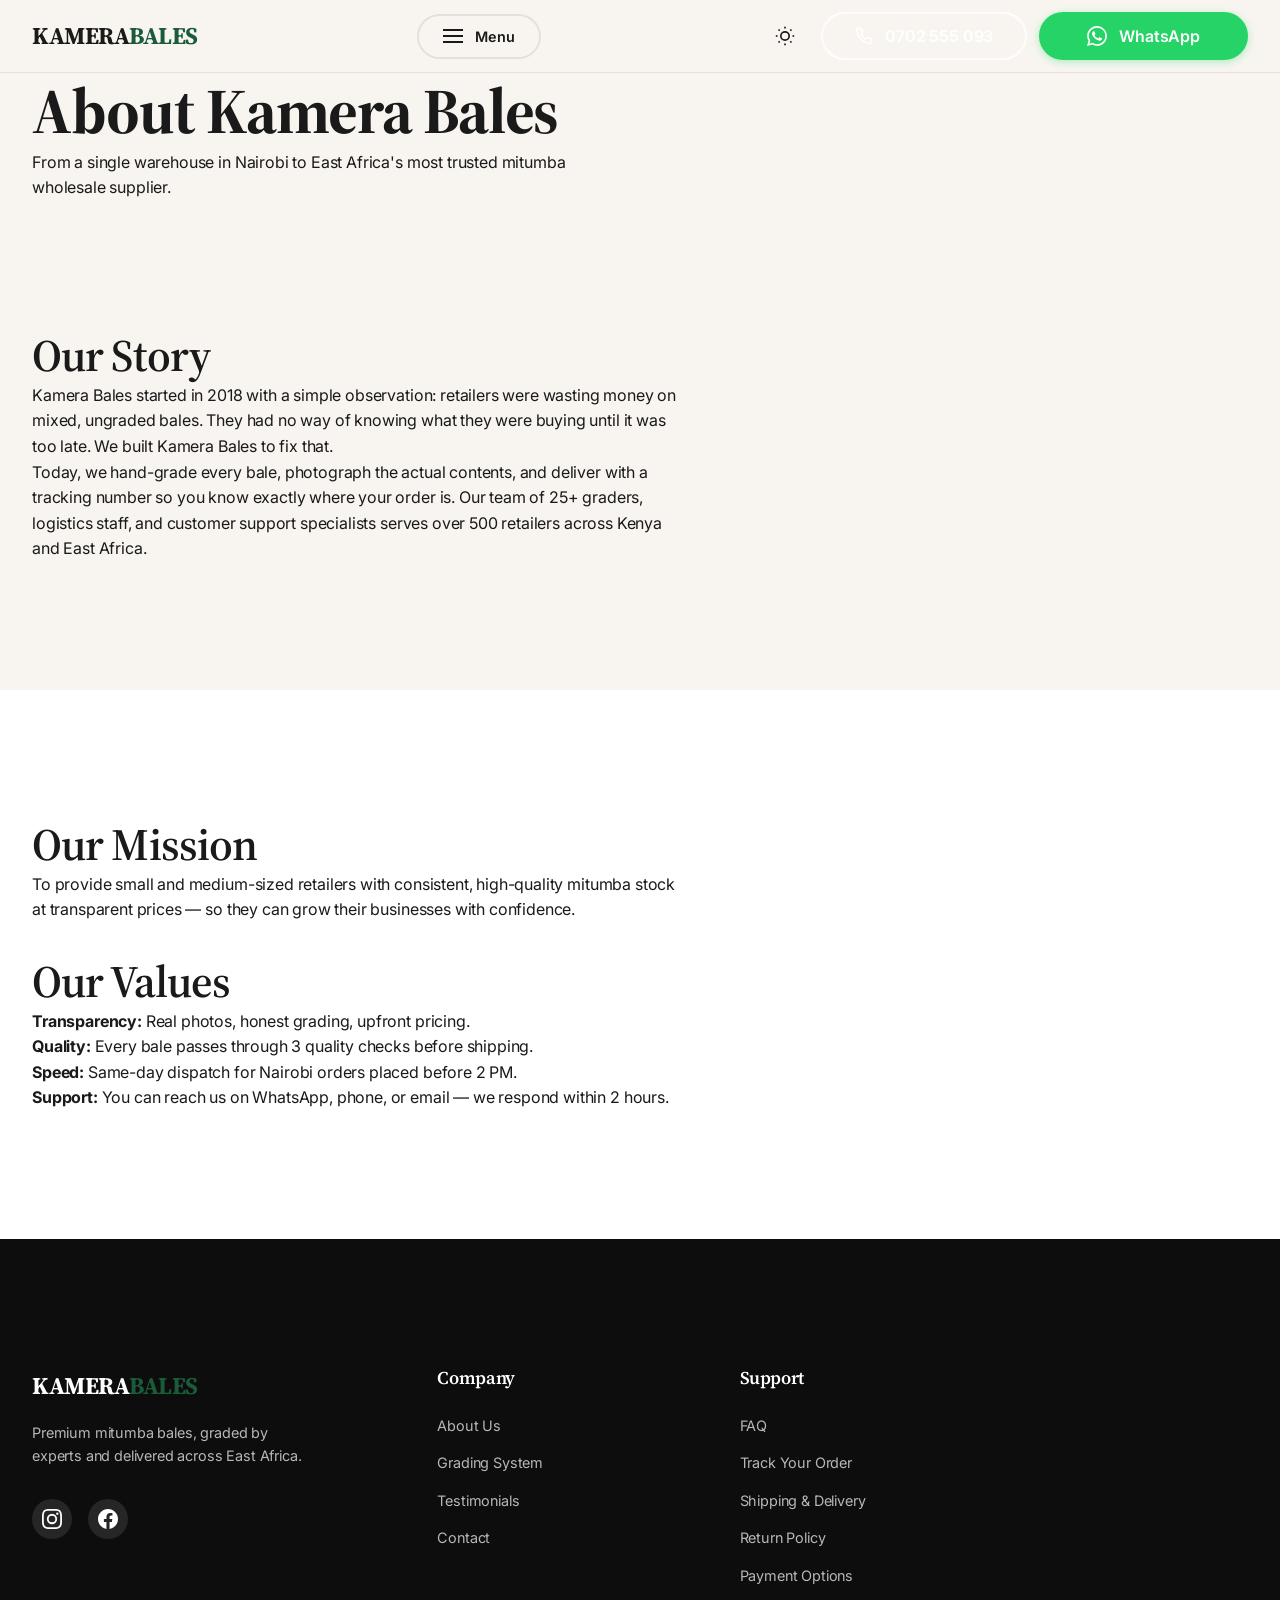
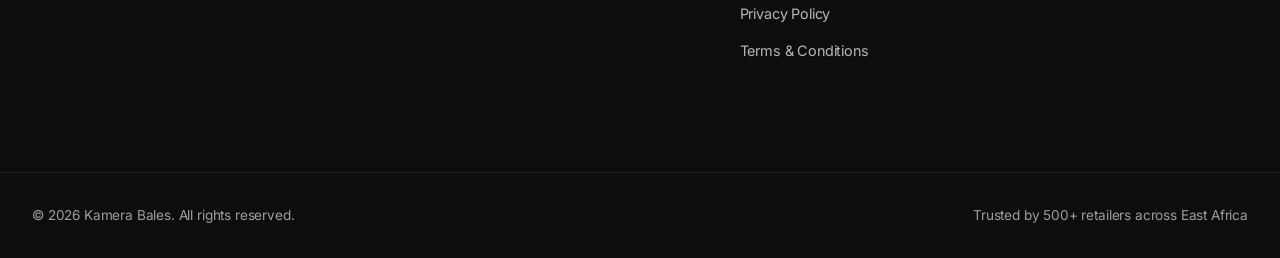
==== commit 81ed68fe: "Add files via upload" ====
--- a/about.html
+++ b/about.html
@@ -33,22 +33,13 @@
             <a href="/" class="logo" aria-label="Kamera Bales home">
                 <span class="logo-text">KAMERA<span class="logo-accent">BALES</span></span>
             </a>
-            <nav class="main-nav" aria-label="Primary navigation">
-                <button class="nav-toggle" aria-expanded="false" aria-controls="primary-menu" aria-label="Open menu">
-                    <span class="hamburger"></span>
-                </button>
-                <ul id="primary-menu" class="nav-menu" role="list">
-                    <li><a href="index.html#bales" class="nav-link">Bales</a></li>
-                    <li><a href="index.html#how-it-works" class="nav-link">How It Works</a></li>
-                    <li><a href="index.html#why-us" class="nav-link">Why Us</a></li>
-                    <li><a href="index.html#testimonials" class="nav-link">Testimonials</a></li>
-                    <li><a href="index.html#pricing" class="nav-link">Pricing</a></li>
-                    <li><a href="index.html#faq" class="nav-link">FAQ</a></li>
-                    <li><a href="track.html" class="nav-link">Track Order</a></li>
-                    <li><a href="about.html" class="nav-link" aria-current="page">About Us</a></li>
-                    <li><a href="contact.html" class="nav-link">Contact</a></li>
-                </ul>
-            </nav>
+
+            <!-- Menu button (always visible) -->
+            <button class="menu-toggle" aria-expanded="false" aria-controls="menu-overlay" aria-label="Open menu">
+                <span class="menu-icon"></span>
+                <span class="menu-text">Menu</span>
+            </button>
+
             <div class="header-actions">
                 <button class="theme-toggle" aria-label="Toggle dark mode" aria-pressed="false">
                     <svg class="icon-sun" width="20" height="20" viewBox="0 0 24 24" fill="none" stroke="currentColor" stroke-width="2" aria-hidden="true"><circle cx="12" cy="12" r="5"/><line x1="12" y1="1" x2="12" y2="3"/><line x1="12" y1="21" x2="12" y2="23"/><line x1="4.22" y1="4.22" x2="5.64" y2="5.64"/><line x1="18.36" y1="18.36" x2="19.78" y2="19.78"/><line x1="1" y1="12" x2="3" y2="12"/><line x1="21" y1="12" x2="23" y2="12"/><line x1="4.22" y1="19.78" x2="5.64" y2="18.36"/><line x1="18.36" y1="5.64" x2="19.78" y2="4.22"/></svg>
@@ -65,6 +56,33 @@
             </div>
         </div>
     </header>
+
+    <!-- MENU OVERLAY -->
+    <div id="menu-overlay" class="menu-overlay" aria-hidden="true">
+        <div class="container">
+            <div class="menu-overlay-header">
+                <span class="logo-text">KAMERA<span class="logo-accent">BALES</span></span>
+                <button class="menu-close" aria-label="Close menu">✕</button>
+            </div>
+            <nav class="menu-overlay-nav" aria-label="Main menu">
+                <ul>
+                    <li><a href="index.html#bales" class="menu-link">Bales</a></li>
+                    <li><a href="index.html#how-it-works" class="menu-link">How It Works</a></li>
+                    <li><a href="index.html#why-us" class="menu-link">Why Us</a></li>
+                    <li><a href="index.html#testimonials" class="menu-link">Testimonials</a></li>
+                    <li><a href="index.html#pricing" class="menu-link">Pricing</a></li>
+                    <li><a href="index.html#faq" class="menu-link">FAQ</a></li>
+                    <li><a href="track.html" class="menu-link">Track Order</a></li>
+                    <li><a href="about.html" class="menu-link">About Us</a></li>
+                    <li><a href="contact.html" class="menu-link">Contact</a></li>
+                </ul>
+            </nav>
+            <div class="menu-overlay-footer">
+                <a href="tel:0702555093" class="btn btn-outline-light">Call Us</a>
+                <a href="https://wa.me/254702555093" class="btn btn-whatsapp" target="_blank" rel="noopener">WhatsApp</a>
+            </div>
+        </div>
+    </div>
 
     <main id="main-content" role="main">
         <section class="page-hero">
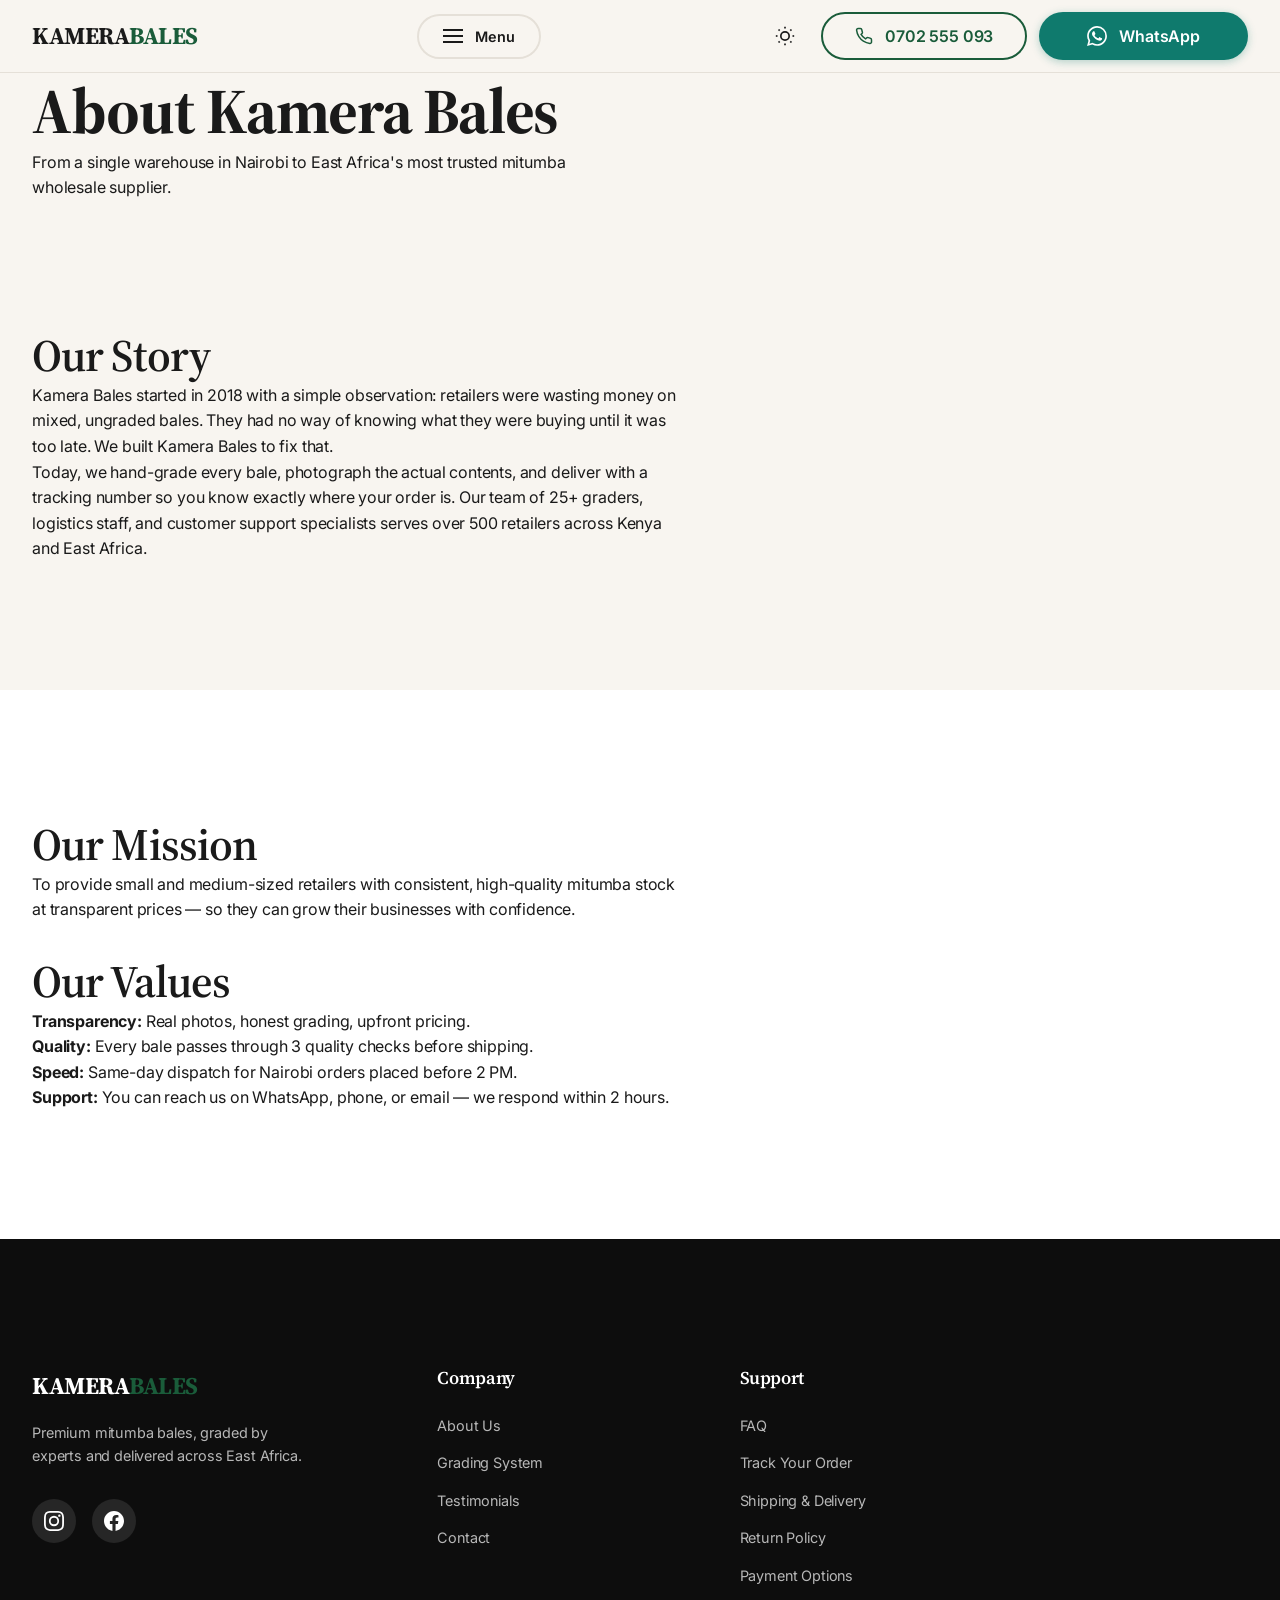
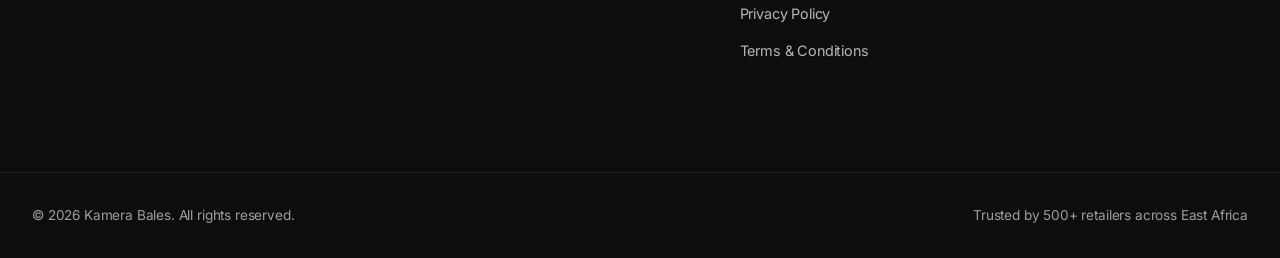
==== commit 66a40927: "Add files via upload" ====
--- a/about.html
+++ b/about.html
@@ -6,10 +6,19 @@
     <title>About Us — Kamera Bales | Premium Mitumba Wholesale</title>
     <meta name="description" content="Learn about Kamera Bales – our story, mission, and how we became the trusted mitumba bale supplier for 500+ retailers across East Africa.">
     <meta name="theme-color" content="#1A5C3A">
+    <meta name="color-scheme" content="light dark">
+    <script>
+        (function () {
+            try {
+                var stored = localStorage.getItem('theme');
+                var prefers = window.matchMedia('(prefers-color-scheme: dark)').matches;
+                document.documentElement.setAttribute('data-theme', stored || (prefers ? 'dark' : 'light'));
+            } catch (e) {}
+        })();
+    </script>
     <link rel="preconnect" href="https://fonts.googleapis.com">
     <link rel="preconnect" href="https://fonts.gstatic.com" crossorigin>
     <link href="https://fonts.googleapis.com/css2?family=Inter:wght@400;500;600;700&family=Source+Serif+4:opsz,wght@8..60,400;8..60,600;8..60,700&display=swap" rel="stylesheet">
-    <link rel="preload" as="style" href="styles.css">
     <link rel="stylesheet" href="styles.css">
     <link rel="canonical" href="https://www.kamerabales.co.ke/about.html">
     <link rel="manifest" href="manifest.json">
@@ -17,13 +26,6 @@
     <meta name="apple-mobile-web-app-status-bar-style" content="black-translucent">
     <meta name="apple-mobile-web-app-title" content="Kamera Bales">
     <link rel="apple-touch-icon" href="assets/icons/icon-192x192.svg">
-    <script async src="https://www.googletagmanager.com/gtag/js?id=G-XXXXXXXXXX"></script>
-    <script>
-        window.dataLayer = window.dataLayer || [];
-        function gtag(){dataLayer.push(arguments);}
-        gtag('js', new Date());
-        gtag('config', 'G-XXXXXXXXXX');
-    </script>
 </head>
 <body>
     <a class="skip-link" href="#main-content">Skip to main content</a>
@@ -33,19 +35,16 @@
             <a href="/" class="logo" aria-label="Kamera Bales home">
                 <span class="logo-text">KAMERA<span class="logo-accent">BALES</span></span>
             </a>
-
-            <!-- Menu button (always visible) -->
             <button class="menu-toggle" aria-expanded="false" aria-controls="menu-overlay" aria-label="Open menu">
                 <span class="menu-icon"></span>
                 <span class="menu-text">Menu</span>
             </button>
-
             <div class="header-actions">
                 <button class="theme-toggle" aria-label="Toggle dark mode" aria-pressed="false">
                     <svg class="icon-sun" width="20" height="20" viewBox="0 0 24 24" fill="none" stroke="currentColor" stroke-width="2" aria-hidden="true"><circle cx="12" cy="12" r="5"/><line x1="12" y1="1" x2="12" y2="3"/><line x1="12" y1="21" x2="12" y2="23"/><line x1="4.22" y1="4.22" x2="5.64" y2="5.64"/><line x1="18.36" y1="18.36" x2="19.78" y2="19.78"/><line x1="1" y1="12" x2="3" y2="12"/><line x1="21" y1="12" x2="23" y2="12"/><line x1="4.22" y1="19.78" x2="5.64" y2="18.36"/><line x1="18.36" y1="5.64" x2="19.78" y2="4.22"/></svg>
                     <svg class="icon-moon" width="20" height="20" viewBox="0 0 24 24" fill="none" stroke="currentColor" stroke-width="2" aria-hidden="true"><path d="M21 12.79A9 9 0 1 1 11.21 3 7 7 0 0 0 21 12.79z"/></svg>
                 </button>
-                <a href="tel:0702555093" class="btn btn-outline-light header-phone" aria-label="Call 0702555093">
+                <a href="tel:0702555093" class="btn btn-header-call header-phone" aria-label="Call 0702555093">
                     <svg width="18" height="18" viewBox="0 0 24 24" fill="none" stroke="currentColor" stroke-width="2" aria-hidden="true"><path d="M22 16.92v3a2 2 0 0 1-2.18 2 19.79 19.79 0 0 1-8.63-3.07 19.5 19.5 0 0 1-6-6 19.79 19.79 0 0 1-3.07-8.67A2 2 0 0 1 4.11 2h3a2 2 0 0 1 2 1.72c.127.96.361 1.903.7 2.81a2 2 0 0 1-.45 2.11L8.09 9.91a16 16 0 0 0 6 6l1.27-1.27a2 2 0 0 1 2.11-.45c.907.339 1.85.573 2.81.7A2 2 0 0 1 22 16.92z"/></svg>
                     <span class="header-phone-number">0702 555 093</span>
                 </a>
@@ -57,7 +56,6 @@
         </div>
     </header>
 
-    <!-- MENU OVERLAY -->
     <div id="menu-overlay" class="menu-overlay" aria-hidden="true">
         <div class="container">
             <div class="menu-overlay-header">
@@ -78,7 +76,7 @@
                 </ul>
             </nav>
             <div class="menu-overlay-footer">
-                <a href="tel:0702555093" class="btn btn-outline-light">Call Us</a>
+                <a href="tel:0702555093" class="btn btn-secondary">Call Us</a>
                 <a href="https://wa.me/254702555093" class="btn btn-whatsapp" target="_blank" rel="noopener">WhatsApp</a>
             </div>
         </div>
@@ -100,7 +98,7 @@
             </div>
         </section>
 
-        <section class="section" style="background:var(--color-surface);" aria-labelledby="mission">
+        <section class="section bg-surface" aria-labelledby="mission">
             <div class="container container-md">
                 <h2 id="mission">Our Mission</h2>
                 <p>To provide small and medium-sized retailers with consistent, high-quality mitumba stock at transparent prices — so they can grow their businesses with confidence.</p>
@@ -121,8 +119,8 @@
                 <span class="logo-text">KAMERA<span class="logo-accent">BALES</span></span>
                 <p>Premium mitumba bales, graded by experts and delivered across East Africa.</p>
                 <div class="social-links">
-                    <a href="#" aria-label="Instagram"><svg width="20" height="20" fill="currentColor" viewBox="0 0 24 24"><path d="M12 2.163c3.204 0 3.584.012 4.85.07 3.252.148 4.771 1.691 4.919 4.919.058 1.265.069 1.645.069 4.849 0 3.205-.012 3.584-.069 4.849-.149 3.225-1.664 4.771-4.919 4.919-1.266.058-1.644.07-4.85.07-3.204 0-3.584-.012-4.849-.07-3.26-.149-4.771-1.699-4.919-4.92-.058-1.265-.07-1.644-.07-4.849 0-3.204.013-3.583.07-4.849.149-3.227 1.664-4.771 4.919-4.919 1.266-.057 1.645-.069 4.849-.069zm0-2.163c-3.259 0-3.667.014-4.947.072-4.358.2-6.78 2.618-6.98 6.98-.059 1.281-.073 1.689-.073 4.948 0 3.259.014 3.668.072 4.948.2 4.358 2.618 6.78 6.98 6.98 1.281.058 1.689.072 4.948.072 3.259 0 3.668-.014 4.948-.072 4.354-.2 6.782-2.618 6.979-6.98.059-1.28.073-1.689.073-4.948 0-3.259-.014-3.667-.072-4.947-.196-4.354-2.617-6.78-6.979-6.98-1.281-.059-1.69-.073-4.949-.073zm0 5.838a6.162 6.162 0 1 0 0 12.324 6.162 6.162 0 0 0 0-12.324zm0 10.162a4 4 0 1 1 0-8 4 4 0 0 1 0 8zm6.406-11.845a1.44 1.44 0 1 0 0 2.881 1.44 1.44 0 0 0 0-2.881z"/></svg></a>
-                    <a href="#" aria-label="Facebook"><svg width="20" height="20" fill="currentColor" viewBox="0 0 24 24"><path d="M24 12.073c0-6.627-5.373-12-12-12s-12 5.373-12 12c0 5.99 4.388 10.954 10.125 11.854v-8.385H7.078v-3.47h3.047V9.43c0-3.007 1.792-4.669 4.533-4.669 1.312 0 2.686.235 2.686.235v2.953H15.83c-1.491 0-1.956.925-1.956 1.874v2.25h3.328l-.532 3.47h-2.796v8.385C19.612 23.027 24 18.062 24 12.073z"/></svg></a>
+                    <a href="#" aria-label="Instagram"><svg width="20" height="20" fill="currentColor" viewBox="0 0 24 24" aria-hidden="true"><path d="M12 2.163c3.204 0 3.584.012 4.85.07 3.252.148 4.771 1.691 4.919 4.919.058 1.265.069 1.645.069 4.849 0 3.205-.012 3.584-.069 4.849-.149 3.225-1.664 4.771-4.919 4.919-1.266.058-1.644.07-4.85.07-3.204 0-3.584-.012-4.849-.07-3.26-.149-4.771-1.699-4.919-4.92-.058-1.265-.07-1.644-.07-4.849 0-3.204.013-3.583.07-4.849.149-3.227 1.664-4.771 4.919-4.919 1.266-.057 1.645-.069 4.849-.069zm0-2.163c-3.259 0-3.667.014-4.947.072-4.358.2-6.78 2.618-6.98 6.98-.059 1.281-.073 1.689-.073 4.948 0 3.259.014 3.668.072 4.948.2 4.358 2.618 6.78 6.98 6.98 1.281.058 1.689.072 4.948.072 3.259 0 3.668-.014 4.948-.072 4.354-.2 6.782-2.618 6.979-6.98.059-1.28.073-1.689.073-4.948 0-3.259-.014-3.667-.072-4.947-.196-4.354-2.617-6.78-6.979-6.98-1.281-.059-1.69-.073-4.949-.073zm0 5.838a6.162 6.162 0 1 0 0 12.324 6.162 6.162 0 0 0 0-12.324zm0 10.162a4 4 0 1 1 0-8 4 4 0 0 1 0 8zm6.406-11.845a1.44 1.44 0 1 0 0 2.881 1.44 1.44 0 0 0 0-2.881z"/></svg></a>
+                    <a href="#" aria-label="Facebook"><svg width="20" height="20" fill="currentColor" viewBox="0 0 24 24" aria-hidden="true"><path d="M24 12.073c0-6.627-5.373-12-12-12s-12 5.373-12 12c0 5.99 4.388 10.954 10.125 11.854v-8.385H7.078v-3.47h3.047V9.43c0-3.007 1.792-4.669 4.533-4.669 1.312 0 2.686.235 2.686.235v2.953H15.83c-1.491 0-1.956.925-1.956 1.874v2.25h3.328l-.532 3.47h-2.796v8.385C19.612 23.027 24 18.062 24 12.073z"/></svg></a>
                 </div>
             </div>
             <div class="footer-col"><h4>Company</h4><ul><li><a href="about.html">About Us</a></li><li><a href="grading.html">Grading System</a></li><li><a href="testimonials.html">Testimonials</a></li><li><a href="contact.html">Contact</a></li></ul></div>
@@ -141,16 +139,16 @@
     </a>
 
     <button id="backToTop" class="back-to-top" aria-label="Back to top">
-        <svg width="24" height="24" viewBox="0 0 24 24" fill="none" stroke="currentColor" stroke-width="2"><polyline points="18 15 12 9 6 15"/></svg>
+        <svg width="24" height="24" viewBox="0 0 24 24" fill="none" stroke="currentColor" stroke-width="2" aria-hidden="true"><polyline points="18 15 12 9 6 15"/></svg>
     </button>
 
     <div class="mobile-action-bar" role="navigation" aria-label="Quick contact">
         <a href="tel:0702555093" class="mob-action-btn btn-call">
-            <svg width="20" height="20" viewBox="0 0 24 24" fill="none" stroke="currentColor" stroke-width="2"><path d="M22 16.92v3a2 2 0 0 1-2.18 2 19.79 19.79 0 0 1-8.63-3.07 19.5 19.5 0 0 1-6-6 19.79 19.79 0 0 1-3.07-8.67A2 2 0 0 1 4.11 2h3a2 2 0 0 1 2 1.72c.127.96.361 1.903.7 2.81a2 2 0 0 1-.45 2.11L8.09 9.91a16 16 0 0 0 6 6l1.27-1.27a2 2 0 0 1 2.11-.45c.907.339 1.85.573 2.81.7A2 2 0 0 1 22 16.92z"/></svg>
+            <svg width="20" height="20" viewBox="0 0 24 24" fill="none" stroke="currentColor" stroke-width="2" aria-hidden="true"><path d="M22 16.92v3a2 2 0 0 1-2.18 2 19.79 19.79 0 0 1-8.63-3.07 19.5 19.5 0 0 1-6-6 19.79 19.79 0 0 1-3.07-8.67A2 2 0 0 1 4.11 2h3a2 2 0 0 1 2 1.72c.127.96.361 1.903.7 2.81a2 2 0 0 1-.45 2.11L8.09 9.91a16 16 0 0 0 6 6l1.27-1.27a2 2 0 0 1 2.11-.45c.907.339 1.85.573 2.81.7A2 2 0 0 1 22 16.92z"/></svg>
             <span>Call</span>
         </a>
         <a href="https://wa.me/254702555093" class="mob-action-btn btn-wa" target="_blank" rel="noopener">
-            <svg width="20" height="20" viewBox="0 0 24 24" fill="currentColor"><path d="M17.472 14.382c-.297-.149-1.758-.867-2.03-.967-.273-.099-.471-.148-.67.15-.197.297-.767.966-.94 1.164-.173.199-.347.223-.644.075-.297-.15-1.255-.463-2.39-1.475-.883-.788-1.48-1.761-1.653-2.059-.173-.297-.018-.458.13-.606.134-.133.298-.347.446-.52.149-.174.198-.298.298-.497.099-.198.05-.371-.025-.52-.075-.149-.669-1.612-.916-2.207-.242-.579-.487-.5-.669-.51-.173-.008-.371-.01-.57-.01-.198 0-.52.074-.792.372-.272.297-1.04 1.016-1.04 2.479 0 1.462 1.065 2.875 1.213 3.074.149.198 2.096 3.2 5.077 4.487.709.306 1.262.489 1.694.625.712.227 1.36.195 1.871.118.571-.085 1.758-.719 2.006-1.413.248-.694.248-1.289.173-1.413-.074-.124-.272-.198-.57-.347m-5.421 7.403h-.004a9.87 9.87 0 0 1-5.031-1.378l-.361-.214-3.741.982.998-3.648-.235-.374a9.86 9.86 0 0 1-1.51-5.26c.001-5.45 4.436-9.884 9.888-9.884 2.64 0 5.122 1.03 6.988 2.898a9.825 9.825 0 0 1 2.893 6.994c-.003 5.45-4.437 9.884-9.885 9.884m8.413-18.297A11.815 11.815 0 0 0 12.05 0C5.495 0 .16 5.335.157 11.892c0 2.096.547 4.142 1.588 5.945L.057 24l6.305-1.654a11.882 11.882 0 0 0 5.683 1.448h.005c6.554 0 11.89-5.335 11.893-11.893a11.821 11.821 0 0 0-3.48-8.413Z"/></svg>
+            <svg width="20" height="20" viewBox="0 0 24 24" fill="currentColor" aria-hidden="true"><path d="M17.472 14.382c-.297-.149-1.758-.867-2.03-.967-.273-.099-.471-.148-.67.15-.197.297-.767.966-.94 1.164-.173.199-.347.223-.644.075-.297-.15-1.255-.463-2.39-1.475-.883-.788-1.48-1.761-1.653-2.059-.173-.297-.018-.458.13-.606.134-.133.298-.347.446-.52.149-.174.198-.298.298-.497.099-.198.05-.371-.025-.52-.075-.149-.669-1.612-.916-2.207-.242-.579-.487-.5-.669-.51-.173-.008-.371-.01-.57-.01-.198 0-.52.074-.792.372-.272.297-1.04 1.016-1.04 2.479 0 1.462 1.065 2.875 1.213 3.074.149.198 2.096 3.2 5.077 4.487.709.306 1.262.489 1.694.625.712.227 1.36.195 1.871.118.571-.085 1.758-.719 2.006-1.413.248-.694.248-1.289.173-1.413-.074-.124-.272-.198-.57-.347m-5.421 7.403h-.004a9.87 9.87 0 0 1-5.031-1.378l-.361-.214-3.741.982.998-3.648-.235-.374a9.86 9.86 0 0 1-1.51-5.26c.001-5.45 4.436-9.884 9.888-9.884 2.64 0 5.122 1.03 6.988 2.898a9.825 9.825 0 0 1 2.893 6.994c-.003 5.45-4.437 9.884-9.885 9.884m8.413-18.297A11.815 11.815 0 0 0 12.05 0C5.495 0 .16 5.335.157 11.892c0 2.096.547 4.142 1.588 5.945L.057 24l6.305-1.654a11.882 11.882 0 0 0 5.683 1.448h.005c6.554 0 11.89-5.335 11.893-11.893a11.821 11.821 0 0 0-3.48-8.413Z"/></svg>
             <span>WhatsApp</span>
         </a>
     </div>
--- a/styles.css
+++ b/styles.css
@@ -1,6 +1,5 @@
 /* ============================================
-   KAMERA BALES — styles.css (Production Ready)
-   Enhanced UI/UX, menu overlay, bale modal
+   KAMERA BALES — styles.css (Production v4)
    ============================================ */
 
 /* ---------- DESIGN TOKENS ---------- */
@@ -16,12 +15,19 @@
     --color-text-secondary: #4A4A4A;
     --color-text-tertiary: #6B7280;
     --color-border: #E5E0D8;
-    --color-success: #16A34A;
+    --color-success: #15803D;
     --color-error: #DC2626;
-    --color-whatsapp: #25D366;
-    --color-whatsapp-hover: #1EBE5A;
+    --color-whatsapp: #0F7A6D;
+    --color-whatsapp-hover: #0A5F55;
     --color-white: #FFFFFF;
     --color-dark-bg: #0D0D0D;
+    --header-offset: 88px;
+
+    /* Canonical pricing (KSh) — keep aligned with script.js priceMatrix
+       womens/mens: B 14,000 · A 18,000 · Premium 25,000
+       childrens:   B 12,000 · A 15,000 · Premium 22,000
+       premium:     Premium 28,000
+       shoes:       B 16,000 · A 20,000 · Premium 30,000 */
 
     --font-body: 'Inter', -apple-system, BlinkMacSystemFont, 'Segoe UI', sans-serif;
     --font-heading: 'Source Serif 4', Georgia, 'Times New Roman', serif;
@@ -75,6 +81,15 @@
     --color-secondary: #FFB74D;
 }
 
+[data-theme="dark"] .btn-primary,
+[data-theme="dark"] .btn-primary:hover,
+[data-theme="dark"] .step-number,
+[data-theme="dark"] .bale-tag.premium,
+[data-theme="dark"] .featured-label,
+[data-theme="dark"] .popular-badge {
+    color: #0D0D0D;
+}
+
 /* ---------- GLOBAL RESET ---------- */
 *, *::before, *::after {
     box-sizing: border-box;
@@ -128,13 +143,9 @@
     transition: color var(--transition-fast);
 }
 
-a:hover {
-    color: var(--color-primary-hover);
-}
-
-ul, ol {
-    list-style: none;
-}
+a:hover { color: var(--color-primary-hover); }
+
+ul, ol { list-style: none; }
 
 button {
     font-family: var(--font-body);
@@ -176,9 +187,13 @@
     word-wrap: break-word;
 }
 
-/* ---------- TOUCH ACTION ---------- */
 a, button, input, select, textarea, .bale-card {
     touch-action: manipulation;
+}
+
+/* ---------- SCROLL OFFSET FOR ANCHORS ---------- */
+section[id] {
+    scroll-margin-top: var(--header-offset);
 }
 
 /* ---------- LAYOUT ---------- */
@@ -197,12 +212,6 @@
 
 .section {
     padding-block: var(--space-3xl);
-    content-visibility: auto;
-    contain-intrinsic-size: auto 500px;
-}
-
-.hero, .social-proof, .certifications {
-    content-visibility: visible;
 }
 
 .section-title {
@@ -240,26 +249,25 @@
 .mt-1 { margin-top: 1rem; }
 .mt-2 { margin-top: 2rem; }
 .mt-3 { margin-top: 3rem; }
-
 .mb-1 { margin-bottom: 1rem; }
 .mb-2 { margin-bottom: 2rem; }
 .mb-3 { margin-bottom: 3rem; }
-
 .p-1 { padding: 1rem; }
 .p-2 { padding: 2rem; }
 .p-3 { padding: 3rem; }
-
 .px-1 { padding-left: 1rem; padding-right: 1rem; }
 .px-2 { padding-left: 2rem; padding-right: 2rem; }
-
 .py-1 { padding-top: 1rem; padding-bottom: 1rem; }
 .py-2 { padding-top: 2rem; padding-bottom: 2rem; }
-
-.grid-2 { grid-template-columns: repeat(2, 1fr); }
-.grid-3 { grid-template-columns: repeat(3, 1fr); }
-.grid-4 { grid-template-columns: repeat(4, 1fr); }
-
 .card-center { text-align: center; padding: 2rem; }
+
+.grid-2 { display: grid; grid-template-columns: repeat(2, 1fr); gap: var(--grid-gap); }
+.grid-3 { display: grid; grid-template-columns: repeat(3, 1fr); gap: var(--grid-gap); }
+.grid-4 { display: grid; grid-template-columns: repeat(4, 1fr); gap: var(--grid-gap); }
+
+@media (max-width: 768px) {
+    .grid-2, .grid-3, .grid-4 { grid-template-columns: 1fr; }
+}
 
 /* ---------- ACCESSIBILITY ---------- */
 .skip-link {
@@ -275,16 +283,13 @@
     transition: top 0.2s;
 }
 
-.skip-link:focus {
-    top: var(--space-xs);
-}
+.skip-link:focus { top: var(--space-xs); }
 
 :focus-visible {
     outline: 3px solid var(--color-secondary);
     outline-offset: 2px;
 }
 
-/* ---------- FOCUS STATES FOR CLICKABLE CARDS ---------- */
 .bale-card:focus-visible,
 .pricing-card:focus-visible,
 .bale-card a:focus-visible,
@@ -340,13 +345,13 @@
 .btn-whatsapp {
     background: var(--color-whatsapp);
     color: #fff;
-    box-shadow: 0 2px 8px rgba(37, 211, 102, 0.35);
+    box-shadow: 0 2px 8px rgba(15, 122, 109, 0.30);
 }
 
 .btn-whatsapp:hover {
     background: var(--color-whatsapp-hover);
     transform: translateY(-2px);
-    box-shadow: 0 4px 16px rgba(37, 211, 102, 0.45);
+    box-shadow: 0 4px 16px rgba(15, 122, 109, 0.45);
     color: #fff;
 }
 
@@ -387,11 +392,9 @@
     min-height: 56px;
 }
 
-.btn:active {
-    transform: scale(0.96);
-}
-
-/* ---------- BUTTON LOADING STATES ---------- */
+.btn:active { transform: scale(0.96); }
+
+/* ---------- BUTTON LOADING ---------- */
 .btn-loading {
     pointer-events: none;
     opacity: 0.7;
@@ -413,9 +416,7 @@
     animation: spin 0.8s linear infinite;
 }
 
-@keyframes spin {
-    to { transform: rotate(360deg); }
-}
+@keyframes spin { to { transform: rotate(360deg); } }
 
 .btn-secondary.btn-loading::after,
 .btn-outline-light.btn-loading::after,
@@ -441,7 +442,7 @@
     font-weight: 700;
 }
 
-/* ---------- HEADER & MENU ---------- */
+/* ---------- HEADER ---------- */
 .site-header {
     position: sticky;
     top: 0;
@@ -480,13 +481,9 @@
     transition: color 0.3s ease;
 }
 
-[data-theme="dark"] .logo-text {
-    color: #FFFFFF;
-}
-
-.logo-accent {
-    color: var(--color-primary);
-}
+[data-theme="dark"] .logo-text { color: #FFFFFF; }
+
+.logo-accent { color: var(--color-primary); }
 
 .header-actions {
     display: flex;
@@ -532,39 +529,18 @@
     transition: transform var(--transition-fast);
 }
 
-.menu-icon::before {
-    top: -6px;
-}
-
-.menu-icon::after {
-    top: 6px;
-}
-
-.menu-toggle[aria-expanded="true"] .menu-icon {
-    transform: rotate(45deg);
-}
-
-.menu-toggle[aria-expanded="true"] .menu-icon::before {
-    transform: rotate(-90deg);
-    top: 0;
-}
-
-.menu-toggle[aria-expanded="true"] .menu-icon::after {
-    transform: rotate(90deg);
-    top: 0;
-}
-
-.menu-text {
-    font-size: 0.9rem;
-}
+.menu-icon::before { top: -6px; }
+.menu-icon::after  { top: 6px; }
+
+.menu-toggle[aria-expanded="true"] .menu-icon { transform: rotate(45deg); }
+.menu-toggle[aria-expanded="true"] .menu-icon::before { transform: rotate(-90deg); top: 0; }
+.menu-toggle[aria-expanded="true"] .menu-icon::after  { transform: rotate(90deg); top: 0; }
+
+.menu-text { font-size: 0.9rem; }
 
 @media (max-width: 640px) {
-    .menu-text {
-        display: none;
-    }
-    .menu-toggle {
-        padding: var(--space-2xs) var(--space-xs);
-    }
+    .menu-text { display: none; }
+    .menu-toggle { padding: var(--space-2xs) var(--space-xs); }
 }
 
 /* Menu Overlay */
@@ -578,10 +554,7 @@
     transition: opacity 0.3s ease, visibility 0.3s ease;
 }
 
-.menu-overlay.open {
-    opacity: 1;
-    visibility: visible;
-}
+.menu-overlay.open { opacity: 1; visibility: visible; }
 
 .menu-overlay .container {
     height: 100%;
@@ -645,6 +618,7 @@
     gap: var(--space-sm);
     justify-content: center;
     padding-top: var(--space-lg);
+    flex-wrap: wrap;
 }
 
 /* Theme Toggle */
@@ -661,40 +635,41 @@
     flex-shrink: 0;
 }
 
-.theme-toggle:hover {
-    background: var(--color-primary-light);
-}
-
-.theme-toggle .icon-moon {
-    display: none;
-}
-
-[data-theme="dark"] .theme-toggle .icon-sun {
-    display: none;
-}
-
-[data-theme="dark"] .theme-toggle .icon-moon {
-    display: block;
-}
-
-.theme-toggle.dark .icon-sun {
-    display: none;
-}
-.theme-toggle.dark .icon-moon {
-    display: block;
+.theme-toggle:hover { background: var(--color-primary-light); }
+
+.theme-toggle .icon-moon { display: none; }
+
+[data-theme="dark"] .theme-toggle .icon-sun { display: none; }
+[data-theme="dark"] .theme-toggle .icon-moon { display: block; }
+
+/* Header call button — high-contrast on light surface */
+.btn-header-call {
+    display: inline-flex;
+    align-items: center;
+    gap: var(--space-2xs);
+    padding: var(--space-2xs) var(--space-md);
+    min-height: 48px;
+    border-radius: var(--radius-full);
+    border: 2px solid var(--color-primary);
+    background: transparent;
+    color: var(--color-primary);
+    font-weight: 600;
+    transition: background var(--transition-fast), color var(--transition-fast);
+}
+
+.btn-header-call:hover {
+    background: var(--color-primary);
+    color: #fff;
 }
 
 .header-phone {
     display: inline-flex;
     align-items: center;
     gap: var(--space-2xs);
-    padding: var(--space-2xs) var(--space-md);
 }
 
 @media (max-width: 1023px) {
-    .header-phone {
-        display: none;
-    }
+    .header-phone { display: none; }
 }
 
 /* ---------- HERO ---------- */
@@ -711,10 +686,24 @@
 .hero-background {
     position: absolute;
     inset: 0;
-    background-image: linear-gradient(rgba(0,0,0,0.55), rgba(0,0,0,0.4)), url('https://images.unsplash.com/photo-1441986300917-64674bd600d8?auto=format&fit=crop&w=1920&q=80');
-    background-size: cover;
-    background-position: center;
     z-index: 0;
+    overflow: hidden;
+}
+
+.hero-background img {
+    width: 100%;
+    height: 100%;
+    object-fit: cover;
+    object-position: center;
+    display: block;
+}
+
+.hero-background::after {
+    content: '';
+    position: absolute;
+    inset: 0;
+    background: linear-gradient(rgba(0,0,0,0.55), rgba(0,0,0,0.4));
+    pointer-events: none;
 }
 
 .hero-content {
@@ -786,6 +775,17 @@
     text-align: center;
 }
 
+@media (max-width: 640px) {
+    .proof-grid {
+        grid-template-columns: 1fr 1fr;
+        row-gap: var(--space-md);
+    }
+}
+
+@media (max-width: 380px) {
+    .proof-grid { grid-template-columns: 1fr; }
+}
+
 .proof-item strong {
     display: block;
     font-size: 1.75rem;
@@ -839,9 +839,7 @@
     transform: translateY(-2px);
 }
 
-.badge-item svg {
-    color: var(--color-primary);
-}
+.badge-item svg { color: var(--color-primary); }
 
 .badge-item span {
     font-size: 0.75rem;
@@ -849,6 +847,34 @@
     color: var(--color-text-secondary);
     max-width: 120px;
     text-align: center;
+}
+
+.payment-methods {
+    display: flex;
+    flex-wrap: wrap;
+    justify-content: center;
+    align-items: center;
+    gap: var(--space-xs);
+    font-size: 0.9rem;
+    color: var(--color-text-secondary);
+    margin-top: var(--space-md);
+}
+
+.payment-icon {
+    display: inline-block;
+    padding: var(--space-2xs) var(--space-xs);
+    border: 1px solid var(--color-border);
+    border-radius: var(--radius-sm);
+    background: var(--color-background);
+    font-weight: 600;
+    font-size: 0.85rem;
+    color: var(--color-text-primary);
+    transition: border-color var(--transition-fast), box-shadow var(--transition-fast);
+}
+
+.payment-icon:hover {
+    border-color: var(--color-primary);
+    box-shadow: var(--shadow-sm);
 }
 
 /* ---------- WHY US ---------- */
@@ -884,19 +910,14 @@
     justify-content: center;
 }
 
-.pillar-card h3 {
-    margin-bottom: var(--space-2xs);
-}
-
+.pillar-card h3 { margin-bottom: var(--space-2xs); }
 .pillar-card p {
     color: var(--color-text-secondary);
     font-size: 0.95rem;
 }
 
 /* ---------- HOW IT WORKS ---------- */
-.how-it-works {
-    background: var(--color-surface);
-}
+.how-it-works { background: var(--color-surface); }
 
 .steps-list {
     display: grid;
@@ -927,23 +948,16 @@
     margin: 0 auto var(--space-xs);
 }
 
-.step-item h3 {
-    margin-bottom: var(--space-2xs);
-}
-
+.step-item h3 { margin-bottom: var(--space-2xs); }
 .step-item p {
     color: var(--color-text-secondary);
     font-size: 0.9rem;
 }
 
-/* ---------- BALE FILTERS & CARDS ---------- */
-.bales-header {
-    margin-bottom: var(--space-lg);
-}
-
-.bales-header .section-title {
-    margin-bottom: var(--space-xs);
-}
+/* ---------- BALE FILTERS ---------- */
+.bales-header { margin-bottom: var(--space-lg); }
+
+.bales-header .section-title { margin-bottom: var(--space-xs); }
 
 .bale-filters {
     display: flex;
@@ -1011,19 +1025,24 @@
     font-weight: 600;
 }
 
-.clear-btn {
-    cursor: pointer;
-}
-
-.clear-btn:hover {
-    background: var(--color-error);
-    color: #fff;
-}
+.clear-btn { cursor: pointer; }
+.clear-btn:hover { background: var(--color-error); color: #fff; }
 
 .bale-cards-grid {
     display: grid;
     grid-template-columns: repeat(4, 1fr);
     gap: var(--grid-gap);
+}
+
+/* Explicit 3-card variant (payment, shipping, testimonials pages) */
+.bale-cards-grid.grid-3 {
+    grid-template-columns: repeat(3, 1fr);
+}
+
+@media (max-width: 900px) {
+    .bale-cards-grid.grid-3 {
+        grid-template-columns: 1fr;
+    }
 }
 
 .bale-card {
@@ -1054,9 +1073,7 @@
     transition: transform var(--transition-fast);
 }
 
-.bale-card:hover .bale-image img {
-    transform: scale(1.05);
-}
+.bale-card:hover .bale-image img { transform: scale(1.05); }
 
 .bale-tag {
     position: absolute;
@@ -1071,9 +1088,7 @@
     text-transform: uppercase;
 }
 
-.bale-tag.premium {
-    background: var(--color-primary);
-}
+.bale-tag.premium { background: var(--color-primary); }
 
 .bale-info {
     padding: var(--space-md);
@@ -1083,10 +1098,7 @@
     text-align: center;
 }
 
-.bale-info h3 {
-    margin-bottom: var(--space-2xs);
-}
-
+.bale-info h3 { margin-bottom: var(--space-2xs); }
 .grade {
     color: var(--color-text-tertiary);
     font-size: 0.875rem;
@@ -1099,9 +1111,7 @@
     margin-bottom: var(--space-xs);
 }
 
-.price strong {
-    font-size: 1.2rem;
-}
+.price strong { font-size: 1.2rem; }
 
 .bale-actions {
     margin-top: auto;
@@ -1111,10 +1121,7 @@
     flex-wrap: wrap;
 }
 
-.bale-actions .btn {
-    flex: 1;
-    min-width: 120px;
-}
+.bale-actions .btn { flex: 1; min-width: 120px; }
 
 .stock-urgency {
     font-size: 0.95rem;
@@ -1126,19 +1133,9 @@
     transition: opacity var(--transition-fast);
 }
 
-.stock-urgency.low {
-    color: var(--color-error);
-    text-transform: uppercase;
-    animation: pulse 1.5s infinite;
-}
-
-.stock-urgency.medium {
-    color: var(--color-secondary);
-}
-
-.stock-urgency.high {
-    color: var(--color-success);
-}
+.stock-urgency.low { color: var(--color-error); text-transform: uppercase; animation: pulse 1.5s infinite; }
+.stock-urgency.medium { color: var(--color-secondary); }
+.stock-urgency.high { color: var(--color-success); }
 
 @keyframes pulse {
     0% { opacity: 1; }
@@ -1157,10 +1154,7 @@
 }
 
 @media (max-width: 640px) {
-    .bale-filters {
-        flex-direction: column;
-    }
-
+    .bale-filters { flex-direction: column; }
     .results-count {
         margin-left: 0;
         margin-top: 8px;
@@ -1195,18 +1189,13 @@
     margin-bottom: var(--space-md);
 }
 
-.featured-bale h2 {
-    color: #fff;
-    margin-bottom: var(--space-xs);
-}
-
-.featured-bale p {
-    color: rgba(255,255,255,0.9);
-    margin-bottom: var(--space-md);
-}
+.featured-bale h2 { color: #fff; margin-bottom: var(--space-xs); }
+.featured-bale p { color: rgba(255,255,255,0.9); margin-bottom: var(--space-md); }
 
 .countdown {
     display: inline-flex;
+    flex-wrap: wrap;
+    justify-content: center;
     gap: var(--space-2xs);
     font-size: 1.5rem;
     font-weight: 700;
@@ -1218,6 +1207,11 @@
     background: rgba(255,255,255,0.2);
     padding: var(--space-xs) var(--space-sm);
     border-radius: var(--radius-sm);
+}
+
+@media (max-width: 400px) {
+    .countdown { font-size: 1.125rem; gap: 4px; }
+    .countdown span { padding: var(--space-3xs) var(--space-xs); }
 }
 
 /* ---------- TESTIMONIALS CAROUSEL ---------- */
@@ -1263,13 +1257,6 @@
     gap: var(--space-xs);
 }
 
-.testimonial-slide figcaption img {
-    width: 56px;
-    height: 56px;
-    border-radius: 50%;
-    object-fit: cover;
-}
-
 .testimonial-slide figcaption strong {
     display: block;
     color: var(--color-text-primary);
@@ -1293,6 +1280,7 @@
     justify-content: center;
     gap: var(--space-md);
     margin-top: var(--space-md);
+    flex-wrap: wrap;
 }
 
 .carousel-btn {
@@ -1322,20 +1310,56 @@
 }
 
 .carousel-dot {
-    width: 12px;
-    height: 12px;
+    width: 24px;
+    height: 24px;
+    display: grid;
+    place-items: center;
+    border-radius: 50%;
+    background: transparent;
+    border: none;
+    padding: 0;
+    cursor: pointer;
+    transition: background var(--transition-fast);
+}
+
+.carousel-dot::before {
+    content: '';
+    width: 10px;
+    height: 10px;
     border-radius: 50%;
     background: var(--color-border);
+    transition: transform var(--transition-fast), background var(--transition-fast);
+}
+
+.carousel-dot:hover { background: var(--color-primary-light); }
+
+.carousel-dot.active::before {
+    background: var(--color-primary);
+    transform: scale(1.2);
+}
+
+.carousel-pause {
+    width: 48px;
+    height: 48px;
+    border-radius: 50%;
+    border: 2px solid var(--color-border);
+    background: var(--color-surface);
+    color: var(--color-primary);
+    display: flex;
+    align-items: center;
+    justify-content: center;
     cursor: pointer;
     transition: all var(--transition-fast);
-    border: none;
-    padding: 0;
-}
-
-.carousel-dot.active {
-    background: var(--color-primary);
-    transform: scale(1.2);
-}
+}
+
+.carousel-pause:hover {
+    background: var(--color-primary-light);
+    border-color: var(--color-primary);
+}
+
+.carousel-pause .icon-play { display: none; }
+.carousel-pause[data-state="paused"] .icon-pause { display: none; }
+.carousel-pause[data-state="paused"] .icon-play  { display: block; }
 
 /* ---------- PRICING ---------- */
 .pricing-grid {
@@ -1387,9 +1411,7 @@
     100% { box-shadow: 0 0 0 0 rgba(217, 119, 6, 0); }
 }
 
-.pricing-card h3 {
-    margin-bottom: var(--space-2xs);
-}
+.pricing-card h3 { margin-bottom: var(--space-2xs); }
 
 .pricing-card .price {
     font-size: 2rem;
@@ -1426,9 +1448,7 @@
     font-weight: 700;
 }
 
-.pricing-card .btn {
-    margin-top: auto;
-}
+.pricing-card .btn { margin-top: auto; }
 
 /* ---------- QUOTE GENERATOR ---------- */
 .quote-generator {
@@ -1454,9 +1474,7 @@
     margin-bottom: var(--space-lg);
 }
 
-.quote-form .form-group {
-    margin-bottom: 0;
-}
+.quote-form .form-group { margin-bottom: 0; }
 
 .quote-form label {
     display: block;
@@ -1549,9 +1567,15 @@
     -webkit-user-select: none;
 }
 
-.faq-item summary::-webkit-details-marker {
-    display: none;
-}
+.faq-item summary h3 {
+    flex: 1;
+    margin: 0;
+    font: inherit;
+    color: inherit;
+    letter-spacing: inherit;
+}
+
+.faq-item summary::-webkit-details-marker { display: none; }
 
 .faq-item summary::after {
     content: '+';
@@ -1561,6 +1585,7 @@
     transition: transform var(--transition-fast);
     line-height: 1;
     flex-shrink: 0;
+    margin-left: var(--space-xs);
 }
 
 .faq-item[open] summary::after {
@@ -1568,18 +1593,14 @@
     transform: rotate(180deg);
 }
 
-.faq-item summary:hover {
-    background: var(--color-primary-light);
-}
+.faq-item summary:hover { background: var(--color-primary-light); }
 
 .faq-item[open] {
     background: var(--color-surface);
     border-color: var(--color-primary);
 }
 
-.faq-item[open] summary {
-    background: var(--color-primary-light);
-}
+.faq-item[open] summary { background: var(--color-primary-light); }
 
 .faq-item p {
     padding: 0 var(--space-lg) var(--space-md);
@@ -1597,11 +1618,7 @@
     padding-block: var(--space-4xl);
 }
 
-.final-cta h2 {
-    color: #fff;
-    margin-bottom: var(--space-xs);
-}
-
+.final-cta h2 { color: #fff; margin-bottom: var(--space-xs); }
 .final-cta p {
     color: rgba(255,255,255,0.8);
     margin-inline: auto;
@@ -1618,7 +1635,7 @@
 }
 
 .final-urgency {
-    color: var(--color-secondary);
+    color: #F59E0B;
     font-weight: 600;
     margin-top: var(--space-md);
 }
@@ -1648,9 +1665,7 @@
     box-shadow: var(--shadow-md);
 }
 
-.form-group {
-    margin-bottom: var(--space-sm);
-}
+.form-group { margin-bottom: var(--space-sm); }
 
 .form-group label {
     display: block;
@@ -1685,35 +1700,6 @@
     margin-top: var(--space-2xs);
     font-size: 0.85rem;
     color: var(--color-text-tertiary);
-}
-
-/* ---------- TRUST BADGES (merged into certifications) ---------- */
-.payment-methods {
-    display: flex;
-    flex-wrap: wrap;
-    justify-content: center;
-    align-items: center;
-    gap: var(--space-xs);
-    font-size: 0.9rem;
-    color: var(--color-text-secondary);
-    margin-top: var(--space-md);
-}
-
-.payment-icon {
-    display: inline-block;
-    padding: var(--space-2xs) var(--space-xs);
-    border: 1px solid var(--color-border);
-    border-radius: var(--radius-sm);
-    background: var(--color-background);
-    font-weight: 600;
-    font-size: 0.85rem;
-    color: var(--color-text-primary);
-    transition: border-color var(--transition-fast), box-shadow var(--transition-fast);
-}
-
-.payment-icon:hover {
-    border-color: var(--color-primary);
-    box-shadow: var(--shadow-sm);
 }
 
 /* ---------- BALE DETAIL MODAL ---------- */
@@ -1734,10 +1720,7 @@
     transition: opacity 0.3s ease;
 }
 
-.bale-modal[open] {
-    opacity: 1;
-}
-
+.bale-modal[open] { opacity: 1; }
 .bale-modal::backdrop {
     background: rgba(0,0,0,0.6);
     backdrop-filter: blur(4px);
@@ -1747,8 +1730,8 @@
     position: absolute;
     top: var(--space-xs);
     right: var(--space-xs);
-    width: 40px;
-    height: 40px;
+    width: 44px;
+    height: 44px;
     border-radius: 50%;
     background: rgba(0,0,0,0.1);
     color: var(--color-text-primary);
@@ -1762,9 +1745,7 @@
     z-index: 2;
 }
 
-.bale-modal-close:hover {
-    background: rgba(0,0,0,0.2);
-}
+.bale-modal-close:hover { background: rgba(0,0,0,0.2); }
 
 .bale-modal-content {
     display: flex;
@@ -1824,16 +1805,9 @@
 }
 
 @media (max-width: 640px) {
-    .bale-modal-content {
-        flex-direction: column;
-    }
-    .bale-modal-image {
-        flex: 0 0 auto;
-        max-height: 200px;
-    }
-    .bale-modal-text {
-        padding: var(--space-md);
-    }
+    .bale-modal-content { flex-direction: column; }
+    .bale-modal-image { flex: 0 0 auto; max-height: 200px; }
+    .bale-modal-text { padding: var(--space-md); }
 }
 
 /* ---------- LEAD POPUP ---------- */
@@ -1854,10 +1828,7 @@
     transition: opacity 0.3s ease;
 }
 
-.lead-popup[open] {
-    opacity: 1;
-}
-
+.lead-popup[open] { opacity: 1; }
 .lead-popup::backdrop {
     background: rgba(0,0,0,0.6);
     backdrop-filter: blur(4px);
@@ -1867,8 +1838,8 @@
     position: absolute;
     top: var(--space-xs);
     right: var(--space-xs);
-    width: 40px;
-    height: 40px;
+    width: 44px;
+    height: 44px;
     border-radius: 50%;
     background: rgba(0,0,0,0.1);
     color: var(--color-text-primary);
@@ -1881,9 +1852,7 @@
     transition: background var(--transition-fast);
 }
 
-.popup-close:hover {
-    background: rgba(0,0,0,0.2);
-}
+.popup-close:hover { background: rgba(0,0,0,0.2); }
 
 .popup-content {
     padding: var(--space-xl);
@@ -1900,9 +1869,7 @@
     margin-bottom: var(--space-md);
 }
 
-.popup-content .lead-form {
-    justify-content: center;
-}
+.popup-content .lead-form { justify-content: center; }
 
 .popup-content .lead-form input[type="email"] {
     background: var(--color-background);
@@ -1925,14 +1892,14 @@
     border-radius: 50%;
     background: var(--color-whatsapp);
     color: #fff;
-    box-shadow: 0 4px 16px rgba(37, 211, 102, 0.4);
+    box-shadow: 0 4px 16px rgba(15, 122, 109, 0.4);
     transition: transform var(--transition-fast), box-shadow var(--transition-fast), opacity 0.3s ease;
     animation: float-in 0.5s ease-out;
 }
 
 .floating-whatsapp:hover {
     transform: translateY(-4px) scale(1.05);
-    box-shadow: 0 8px 24px rgba(37, 211, 102, 0.5);
+    box-shadow: 0 8px 24px rgba(15, 122, 109, 0.5);
     color: #fff;
 }
 
@@ -1976,15 +1943,13 @@
     background: var(--color-whatsapp);
 }
 
-.btn-call:hover {
-    background: var(--color-primary-light);
-}
+.btn-call:hover { background: var(--color-primary-light); }
 
 /* ---------- BACK TO TOP ---------- */
 .back-to-top {
     position: fixed;
-    bottom: var(--space-md);
-    right: var(--space-md);
+    bottom: 24px;
+    right: 24px;
     width: 48px;
     height: 48px;
     background: var(--color-primary);
@@ -2006,20 +1971,10 @@
     transform: translateY(0);
 }
 
-.back-to-top:hover {
-    transform: translateY(-4px);
-}
-
-/* ---------- MOBILE OVERRIDES ---------- */
-@media (max-width: 768px) {
-    .floating-whatsapp {
-        display: flex;
-        bottom: 76px;
-        right: 12px;
-        width: 52px;
-        height: 52px;
-    }
-
+.back-to-top:hover { transform: translateY(-4px); }
+
+/* ---------- TABLET + MOBILE LAYOUT ---------- */
+@media (max-width: 1023px) {
     .mobile-action-bar {
         display: grid;
         grid-template-columns: 1fr 1fr;
@@ -2032,17 +1987,30 @@
         border-top: 1px solid var(--color-border);
     }
 
-    body {
-        padding-bottom: 70px;
+    body { padding-bottom: 70px; }
+
+    .back-to-top { bottom: 140px; }
+}
+
+@media (max-width: 768px) {
+    .floating-whatsapp {
+        display: flex;
+        bottom: 76px;
+        right: 12px;
+        width: 52px;
+        height: 52px;
     }
 
-    .back-to-top {
-        bottom: 140px;
-    }
-
-    .mob-action-btn {
-        padding: 12px;
-    }
+    .mob-action-btn { padding: 12px; }
+}
+
+@media (max-width: 768px) {
+    .floating-whatsapp { display: none !important; }
+    .back-to-top { bottom: 160px; right: 12px; }
+}
+
+@media (min-width: 769px) {
+    .back-to-top { bottom: 90px; right: 24px; }
 }
 
 /* ---------- GRID COLLAPSE ---------- */
@@ -2071,9 +2039,7 @@
     padding-bottom: var(--space-2xl);
 }
 
-.footer-brand .logo-text {
-    color: #fff;
-}
+.footer-brand .logo-text { color: #fff; }
 
 .footer-brand p {
     margin-top: var(--space-xs);
@@ -2092,26 +2058,22 @@
     display: inline-flex;
     align-items: center;
     justify-content: center;
-    width: 40px;
-    height: 40px;
+    width: 44px;
+    height: 44px;
     border-radius: 50%;
     background: rgba(255,255,255,0.1);
     color: #fff;
     transition: background var(--transition-fast);
 }
 
-.social-links a:hover {
-    background: var(--color-primary);
-}
+.social-links a:hover { background: var(--color-primary); }
 
 .footer-col h4 {
     color: #fff;
     margin-bottom: var(--space-sm);
 }
 
-.footer-col ul li {
-    margin-bottom: var(--space-2xs);
-}
+.footer-col ul li { margin-bottom: var(--space-2xs); }
 
 .footer-col a {
     color: rgba(255,255,255,0.7);
@@ -2119,9 +2081,7 @@
     transition: color var(--transition-fast);
 }
 
-.footer-col a:hover {
-    color: #fff;
-}
+.footer-col a:hover { color: #fff; }
 
 .footer-bottom {
     border-top: 1px solid rgba(255,255,255,0.1);
@@ -2186,9 +2146,7 @@
     flex: 1;
 }
 
-.lead-form input[type="email"]::placeholder {
-    color: rgba(255,255,255,0.5);
-}
+.lead-form input[type="email"]::placeholder { color: rgba(255,255,255,0.5); }
 
 .lead-form input[type="email"]:focus {
     border-color: var(--color-primary);
@@ -2203,7 +2161,7 @@
     margin-top: var(--space-2xs);
 }
 
-/* ---------- FORM ERROR MESSAGES ---------- */
+/* ---------- FORM ERRORS ---------- */
 .error-message {
     font-size: 0.85rem;
     color: var(--color-error);
@@ -2212,17 +2170,40 @@
     display: none;
 }
 
-.error-message.visible {
-    display: block;
-}
+.error-message.visible { display: block; }
 
 .invalid {
     border-color: var(--color-error) !important;
     box-shadow: 0 0 0 2px rgba(220, 38, 38, 0.1);
 }
 
-.valid {
-    border-color: var(--color-success) !important;
+.valid { border-color: var(--color-success) !important; }
+
+/* ---------- GLOBAL ERROR TOAST ---------- */
+.error-toast {
+    position: fixed;
+    bottom: calc(var(--space-sm) + 60px);
+    left: 50%;
+    transform: translateX(-50%);
+    z-index: 3000;
+    background: var(--color-error);
+    color: #fff;
+    padding: var(--space-2xs) var(--space-md);
+    border-radius: var(--radius-sm);
+    box-shadow: var(--shadow-lg);
+    font-size: 0.95rem;
+    font-weight: 500;
+    max-width: calc(100vw - 2rem);
+    animation: toast-in 0.3s ease-out;
+}
+
+@keyframes toast-in {
+    from { opacity: 0; transform: translate(-50%, 10px); }
+    to   { opacity: 1; transform: translate(-50%, 0); }
+}
+
+@media (max-width: 768px) {
+    .error-toast { bottom: 100px; }
 }
 
 /* ---------- PWA INSTALL BUTTON ---------- */
@@ -2237,7 +2218,7 @@
     border-radius: var(--radius-full);
     font-weight: 600;
     box-shadow: var(--shadow-md);
-    display: none; /* hidden by default */
+    display: none;
     opacity: 0;
     transform: translateY(20px);
     transition: opacity 0.3s ease, transform 0.3s ease;
@@ -2254,14 +2235,11 @@
     transform: translateY(-2px);
 }
 
-@media (max-width: 768px) {
-    .install-prompt-btn {
-        bottom: 80px; /* above mobile action bar */
-        left: 12px;
-    }
-}
-
-/* ---------- GRADING TABLE (Responsive) ---------- */
+@media (max-width: 1023px) {
+    .install-prompt-btn { bottom: 80px; left: 12px; }
+}
+
+/* ---------- GRADING TABLE ---------- */
 .grade-table-wrap {
     overflow-x: auto;
     -webkit-overflow-scrolling: touch;
@@ -2272,7 +2250,7 @@
 }
 
 .grade-table {
-    min-width: 600px; /* Ensures columns don't squash */
+    min-width: 600px;
     width: 100%;
     border-collapse: collapse;
     background: var(--color-surface);
@@ -2300,18 +2278,13 @@
     font-size: 0.95rem;
 }
 
-.grade-table tr:last-child td {
-    border-bottom: none;
-}
+.grade-table tr:last-child td { border-bottom: none; }
 
 @media (max-width: 640px) {
-    .grade-table-wrap {
-        border-radius: var(--radius-sm);
-        box-shadow: none;
-    }
-}
-
-/* ---------- RESPONSIVE ---------- */
+    .grade-table-wrap { border-radius: var(--radius-sm); box-shadow: none; }
+}
+
+/* ---------- RESPONSIVE BREAKPOINTS ---------- */
 @media (max-width: 1024px) {
     .pillars-grid,
     .steps-list,
@@ -2324,9 +2297,7 @@
         gap: 16px;
     }
 
-    .footer-grid {
-        grid-template-columns: 1fr 1fr;
-    }
+    .footer-grid { grid-template-columns: 1fr 1fr; }
 }
 
 @media (max-width: 640px) {
@@ -2346,10 +2317,6 @@
         text-align: center;
     }
 
-    .trust-badges-grid {
-        gap: var(--space-md);
-    }
-
     .quote-form .form-row {
         grid-template-columns: 1fr;
         gap: var(--space-xs);
@@ -2365,23 +2332,5 @@
         text-align: center;
     }
 
-    .lead-form {
-        justify-content: center;
-        width: 100%;
-    }
-
-    .wa-popup {
-        width: 95vw;
-        max-width: 95vw;
-    }
-
-    .wa-popup-content {
-        padding: var(--space-lg);
-    }
-}
-
-@media (max-width: 768px) {
-    .floating-whatsapp {
-        display: none !important;
-    }
+    .lead-form { justify-content: center; width: 100%; }
 }
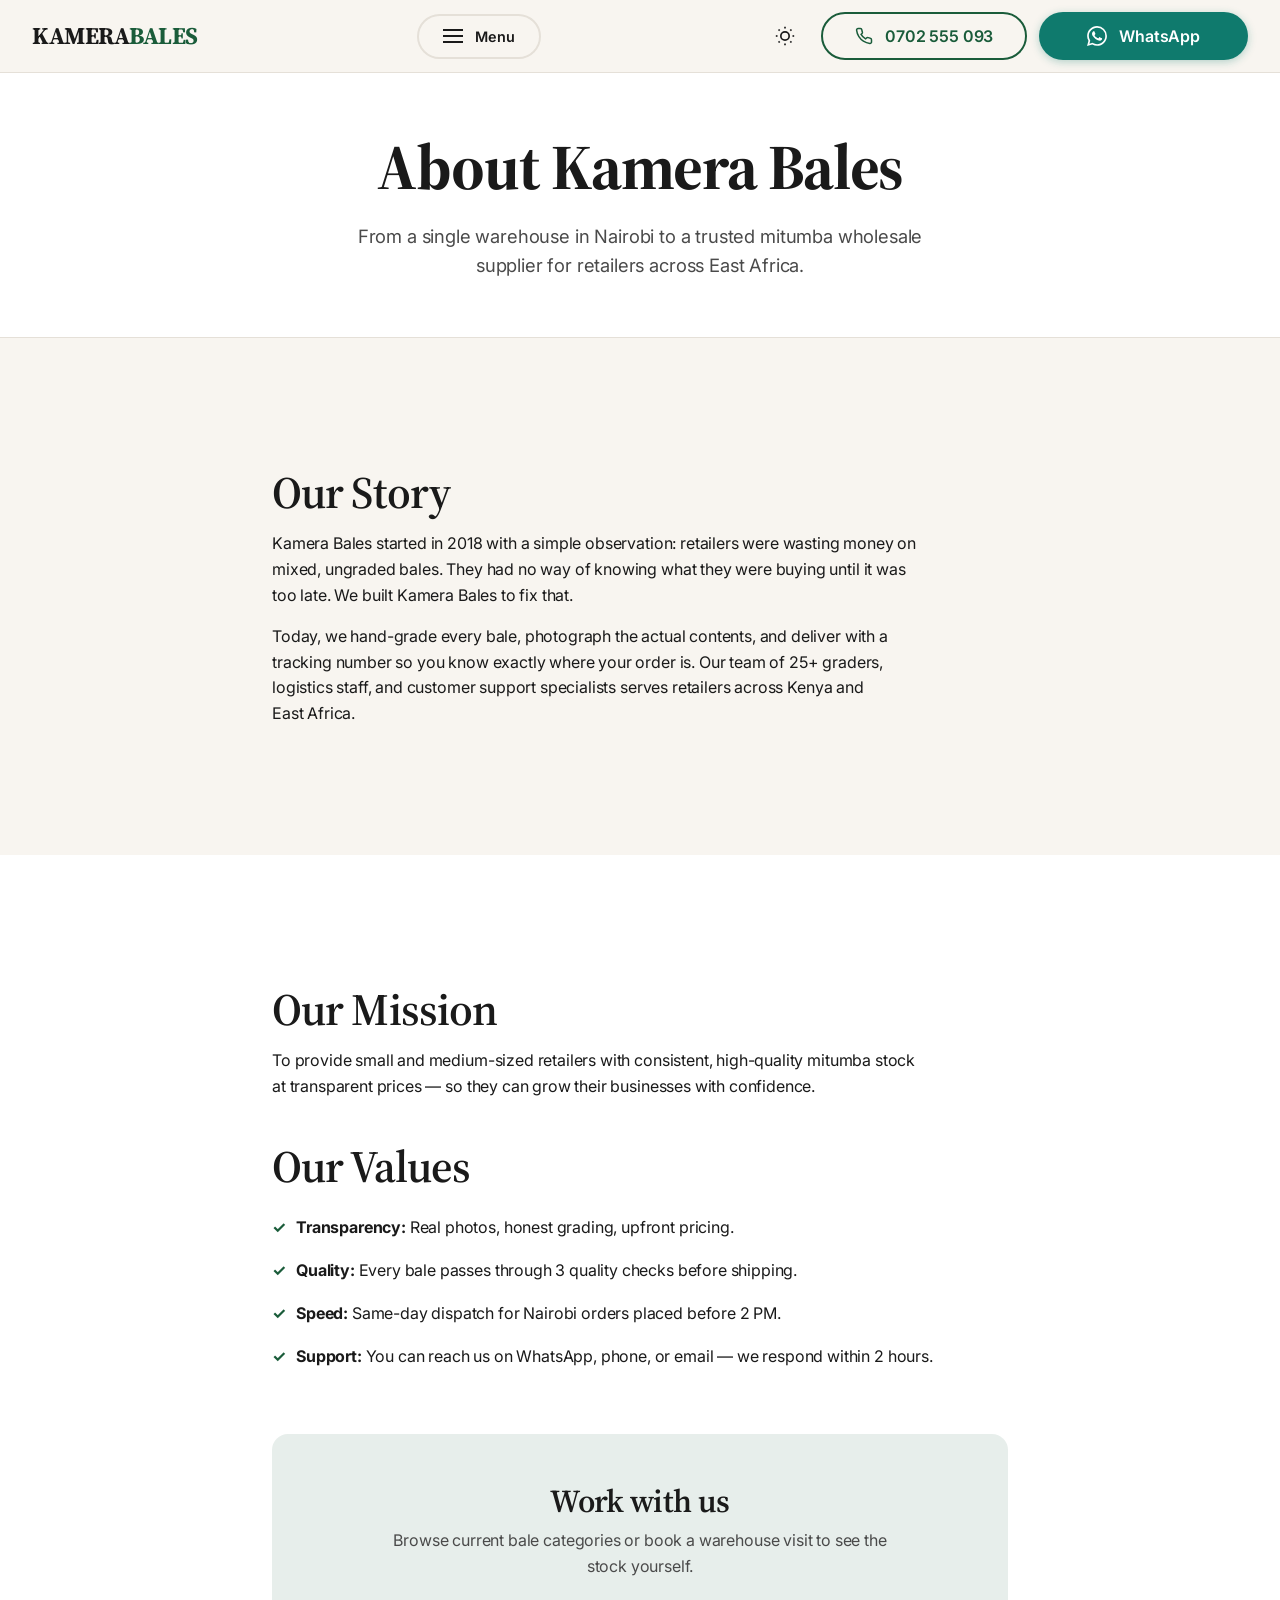
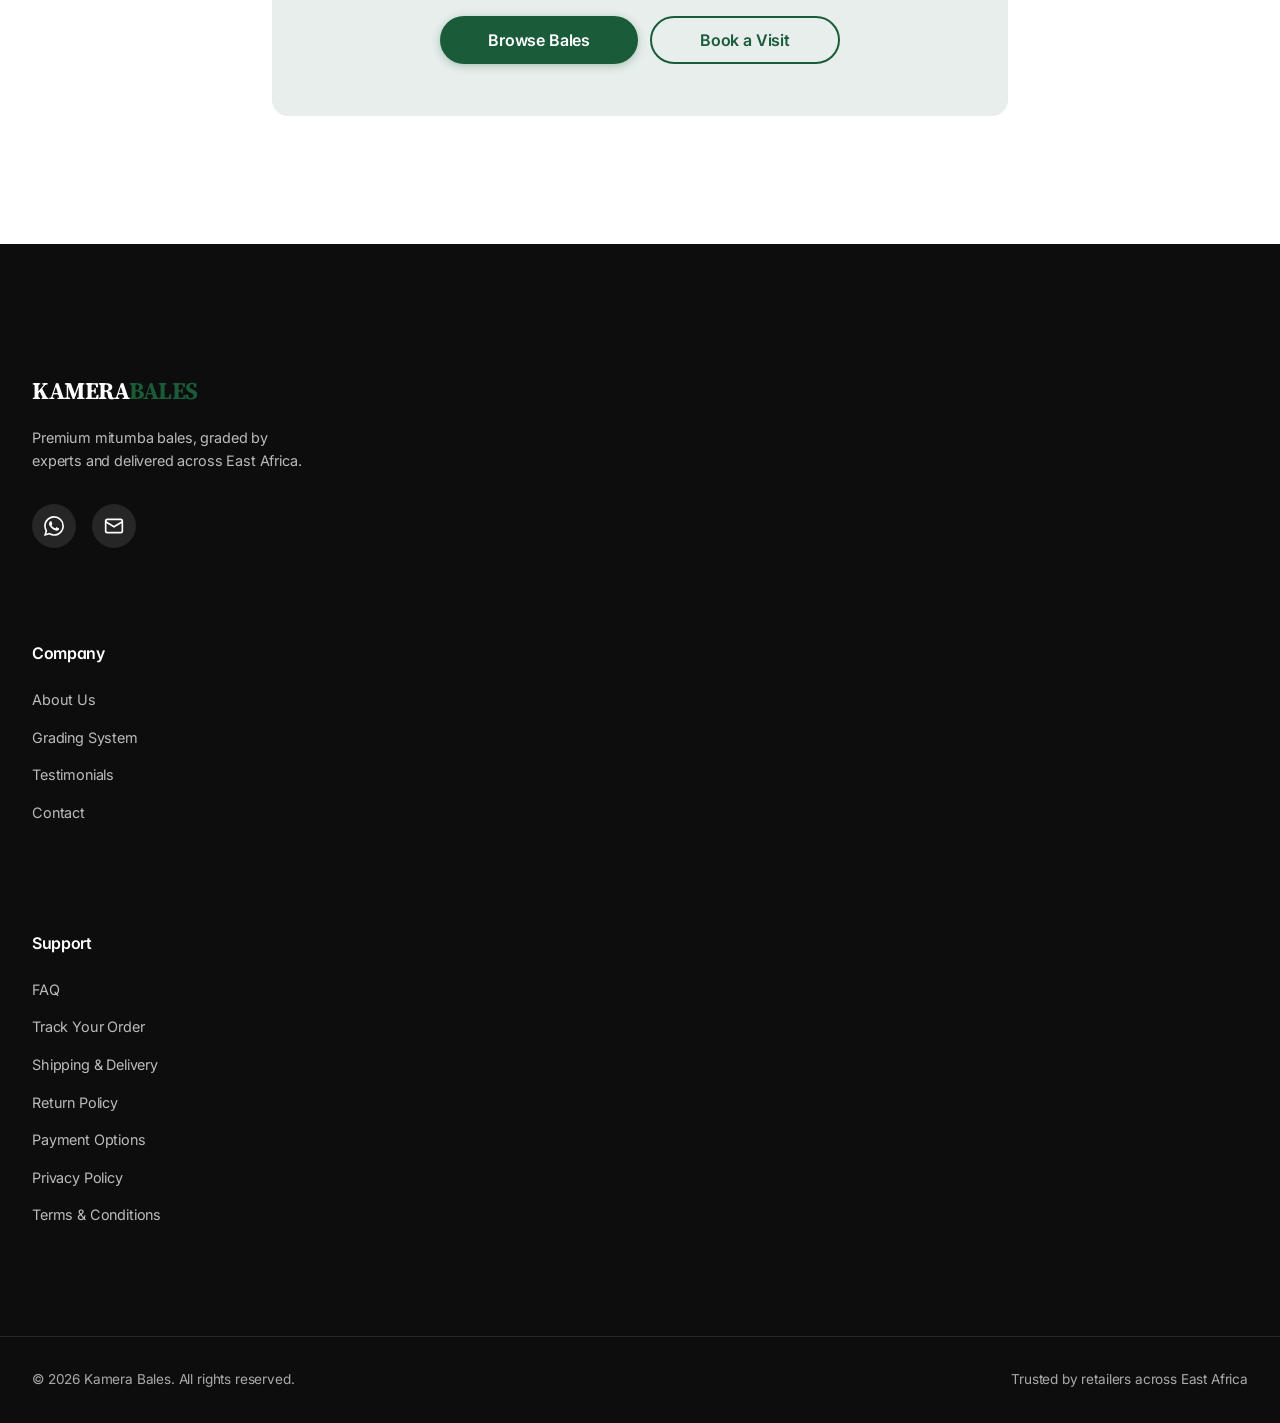
==== commit 3fe5b61b: "Add files via upload" ====
--- a/about.html
+++ b/about.html
@@ -4,18 +4,12 @@
     <meta charset="UTF-8">
     <meta name="viewport" content="width=device-width, initial-scale=1.0">
     <title>About Us — Kamera Bales | Premium Mitumba Wholesale</title>
-    <meta name="description" content="Learn about Kamera Bales – our story, mission, and how we became the trusted mitumba bale supplier for 500+ retailers across East Africa.">
+    <meta name="description" content="Learn about Kamera Bales – our story, mission, and how we became the trusted mitumba bale supplier for retailers across East Africa.">
     <meta name="theme-color" content="#1A5C3A">
+    <meta name="theme-color" media="(prefers-color-scheme: dark)" content="#0D0D0D">
     <meta name="color-scheme" content="light dark">
-    <script>
-        (function () {
-            try {
-                var stored = localStorage.getItem('theme');
-                var prefers = window.matchMedia('(prefers-color-scheme: dark)').matches;
-                document.documentElement.setAttribute('data-theme', stored || (prefers ? 'dark' : 'light'));
-            } catch (e) {}
-        })();
-    </script>
+    <link rel="icon" href="data:image/svg+xml,%3Csvg xmlns='http://www.w3.org/2000/svg' viewBox='0 0 64 64'%3E%3Crect width='64' height='64' rx='12' fill='%231A5C3A'/%3E%3Ctext x='32' y='42' font-family='Georgia,serif' font-size='28' font-weight='700' fill='white' text-anchor='middle'%3EKB%3C/text%3E%3C/svg%3E">
+    <script>(function(){try{var s=localStorage.getItem('theme');var p=window.matchMedia('(prefers-color-scheme: dark)').matches;document.documentElement.setAttribute('data-theme',s||(p?'dark':'light'));}catch(e){}})();</script>
     <link rel="preconnect" href="https://fonts.googleapis.com">
     <link rel="preconnect" href="https://fonts.gstatic.com" crossorigin>
     <link href="https://fonts.googleapis.com/css2?family=Inter:wght@400;500;600;700&family=Source+Serif+4:opsz,wght@8..60,400;8..60,600;8..60,700&display=swap" rel="stylesheet">
@@ -23,7 +17,7 @@
     <link rel="canonical" href="https://www.kamerabales.co.ke/about.html">
     <link rel="manifest" href="manifest.json">
     <meta name="apple-mobile-web-app-capable" content="yes">
-    <meta name="apple-mobile-web-app-status-bar-style" content="black-translucent">
+    <meta name="apple-mobile-web-app-status-bar-style" content="default">
     <meta name="apple-mobile-web-app-title" content="Kamera Bales">
     <link rel="apple-touch-icon" href="assets/icons/icon-192x192.svg">
 </head>
@@ -32,13 +26,8 @@
 
     <header class="site-header" role="banner">
         <div class="container header-inner">
-            <a href="/" class="logo" aria-label="Kamera Bales home">
-                <span class="logo-text">KAMERA<span class="logo-accent">BALES</span></span>
-            </a>
-            <button class="menu-toggle" aria-expanded="false" aria-controls="menu-overlay" aria-label="Open menu">
-                <span class="menu-icon"></span>
-                <span class="menu-text">Menu</span>
-            </button>
+            <a href="/" class="logo" aria-label="Kamera Bales home"><span class="logo-text">KAMERA<span class="logo-accent">BALES</span></span></a>
+            <button class="menu-toggle" aria-expanded="false" aria-controls="menu-overlay" aria-label="Open menu"><span class="menu-icon"></span><span class="menu-text">Menu</span></button>
             <div class="header-actions">
                 <button class="theme-toggle" aria-label="Toggle dark mode" aria-pressed="false">
                     <svg class="icon-sun" width="20" height="20" viewBox="0 0 24 24" fill="none" stroke="currentColor" stroke-width="2" aria-hidden="true"><circle cx="12" cy="12" r="5"/><line x1="12" y1="1" x2="12" y2="3"/><line x1="12" y1="21" x2="12" y2="23"/><line x1="4.22" y1="4.22" x2="5.64" y2="5.64"/><line x1="18.36" y1="18.36" x2="19.78" y2="19.78"/><line x1="1" y1="12" x2="3" y2="12"/><line x1="21" y1="12" x2="23" y2="12"/><line x1="4.22" y1="19.78" x2="5.64" y2="18.36"/><line x1="18.36" y1="5.64" x2="19.78" y2="4.22"/></svg>
@@ -58,10 +47,7 @@
 
     <div id="menu-overlay" class="menu-overlay" aria-hidden="true">
         <div class="container">
-            <div class="menu-overlay-header">
-                <span class="logo-text">KAMERA<span class="logo-accent">BALES</span></span>
-                <button class="menu-close" aria-label="Close menu">✕</button>
-            </div>
+            <div class="menu-overlay-header"><span class="logo-text">KAMERA<span class="logo-accent">BALES</span></span><button class="menu-close" aria-label="Close menu">✕</button></div>
             <nav class="menu-overlay-nav" aria-label="Main menu">
                 <ul>
                     <li><a href="index.html#bales" class="menu-link">Bales</a></li>
@@ -71,14 +57,11 @@
                     <li><a href="index.html#pricing" class="menu-link">Pricing</a></li>
                     <li><a href="index.html#faq" class="menu-link">FAQ</a></li>
                     <li><a href="track.html" class="menu-link">Track Order</a></li>
-                    <li><a href="about.html" class="menu-link">About Us</a></li>
+                    <li><a href="about.html" class="menu-link" aria-current="page">About Us</a></li>
                     <li><a href="contact.html" class="menu-link">Contact</a></li>
                 </ul>
             </nav>
-            <div class="menu-overlay-footer">
-                <a href="tel:0702555093" class="btn btn-secondary">Call Us</a>
-                <a href="https://wa.me/254702555093" class="btn btn-whatsapp" target="_blank" rel="noopener">WhatsApp</a>
-            </div>
+            <div class="menu-overlay-footer"><a href="tel:0702555093" class="btn btn-secondary">Call Us</a><a href="https://wa.me/254702555093" class="btn btn-whatsapp" target="_blank" rel="noopener">WhatsApp</a></div>
         </div>
     </div>
 
@@ -86,7 +69,7 @@
         <section class="page-hero">
             <div class="container container-sm">
                 <h1>About Kamera Bales</h1>
-                <p class="page-intro">From a single warehouse in Nairobi to East Africa's most trusted mitumba wholesale supplier.</p>
+                <p class="page-intro">From a single warehouse in Nairobi to a trusted mitumba wholesale supplier for retailers across East Africa.</p>
             </div>
         </section>
 
@@ -94,7 +77,7 @@
             <div class="container container-md">
                 <h2 id="our-story">Our Story</h2>
                 <p>Kamera Bales started in 2018 with a simple observation: retailers were wasting money on mixed, ungraded bales. They had no way of knowing what they were buying until it was too late. We built Kamera Bales to fix that.</p>
-                <p>Today, we hand-grade every bale, photograph the actual contents, and deliver with a tracking number so you know exactly where your order is. Our team of 25+ graders, logistics staff, and customer support specialists serves over 500 retailers across Kenya and East Africa.</p>
+                <p>Today, we hand-grade every bale, photograph the actual contents, and deliver with a tracking number so you know exactly where your order is. Our team of 25+ graders, logistics staff, and customer support specialists serves retailers across Kenya and East Africa.</p>
             </div>
         </section>
 
@@ -102,13 +85,20 @@
             <div class="container container-md">
                 <h2 id="mission">Our Mission</h2>
                 <p>To provide small and medium-sized retailers with consistent, high-quality mitumba stock at transparent prices — so they can grow their businesses with confidence.</p>
-                <h2 style="margin-top:2rem;">Our Values</h2>
+                <h2>Our Values</h2>
                 <ul class="values-list">
                     <li><strong>Transparency:</strong> Real photos, honest grading, upfront pricing.</li>
                     <li><strong>Quality:</strong> Every bale passes through 3 quality checks before shipping.</li>
                     <li><strong>Speed:</strong> Same-day dispatch for Nairobi orders placed before 2 PM.</li>
                     <li><strong>Support:</strong> You can reach us on WhatsApp, phone, or email — we respond within 2 hours.</li>
                 </ul>
+
+                <div class="closing-cta">
+                    <h2>Work with us</h2>
+                    <p>Browse current bale categories or book a warehouse visit to see the stock yourself.</p>
+                    <a href="index.html#bales" class="btn btn-primary">Browse Bales</a>
+                    <a href="contact.html" class="btn btn-secondary">Book a Visit</a>
+                </div>
             </div>
         </section>
     </main>
@@ -119,38 +109,22 @@
                 <span class="logo-text">KAMERA<span class="logo-accent">BALES</span></span>
                 <p>Premium mitumba bales, graded by experts and delivered across East Africa.</p>
                 <div class="social-links">
-                    <a href="#" aria-label="Instagram"><svg width="20" height="20" fill="currentColor" viewBox="0 0 24 24" aria-hidden="true"><path d="M12 2.163c3.204 0 3.584.012 4.85.07 3.252.148 4.771 1.691 4.919 4.919.058 1.265.069 1.645.069 4.849 0 3.205-.012 3.584-.069 4.849-.149 3.225-1.664 4.771-4.919 4.919-1.266.058-1.644.07-4.85.07-3.204 0-3.584-.012-4.849-.07-3.26-.149-4.771-1.699-4.919-4.92-.058-1.265-.07-1.644-.07-4.849 0-3.204.013-3.583.07-4.849.149-3.227 1.664-4.771 4.919-4.919 1.266-.057 1.645-.069 4.849-.069zm0-2.163c-3.259 0-3.667.014-4.947.072-4.358.2-6.78 2.618-6.98 6.98-.059 1.281-.073 1.689-.073 4.948 0 3.259.014 3.668.072 4.948.2 4.358 2.618 6.78 6.98 6.98 1.281.058 1.689.072 4.948.072 3.259 0 3.668-.014 4.948-.072 4.354-.2 6.782-2.618 6.979-6.98.059-1.28.073-1.689.073-4.948 0-3.259-.014-3.667-.072-4.947-.196-4.354-2.617-6.78-6.979-6.98-1.281-.059-1.69-.073-4.949-.073zm0 5.838a6.162 6.162 0 1 0 0 12.324 6.162 6.162 0 0 0 0-12.324zm0 10.162a4 4 0 1 1 0-8 4 4 0 0 1 0 8zm6.406-11.845a1.44 1.44 0 1 0 0 2.881 1.44 1.44 0 0 0 0-2.881z"/></svg></a>
-                    <a href="#" aria-label="Facebook"><svg width="20" height="20" fill="currentColor" viewBox="0 0 24 24" aria-hidden="true"><path d="M24 12.073c0-6.627-5.373-12-12-12s-12 5.373-12 12c0 5.99 4.388 10.954 10.125 11.854v-8.385H7.078v-3.47h3.047V9.43c0-3.007 1.792-4.669 4.533-4.669 1.312 0 2.686.235 2.686.235v2.953H15.83c-1.491 0-1.956.925-1.956 1.874v2.25h3.328l-.532 3.47h-2.796v8.385C19.612 23.027 24 18.062 24 12.073z"/></svg></a>
+                    <a href="https://wa.me/254702555093" aria-label="Chat on WhatsApp" target="_blank" rel="noopener"><svg width="20" height="20" viewBox="0 0 24 24" fill="currentColor" aria-hidden="true"><path d="M17.472 14.382c-.297-.149-1.758-.867-2.03-.967-.273-.099-.471-.148-.67.15-.197.297-.767.966-.94 1.164-.173.199-.347.223-.644.075-.297-.15-1.255-.463-2.39-1.475-.883-.788-1.48-1.761-1.653-2.059-.173-.297-.018-.458.13-.606.134-.133.298-.347.446-.52.149-.174.198-.298.298-.497.099-.198.05-.371-.025-.52-.075-.149-.669-1.612-.916-2.207-.242-.579-.487-.5-.669-.51-.173-.008-.371-.01-.57-.01-.198 0-.52.074-.792.372-.272.297-1.04 1.016-1.04 2.479 0 1.462 1.065 2.875 1.213 3.074.149.198 2.096 3.2 5.077 4.487.709.306 1.262.489 1.694.625.712.227 1.36.195 1.871.118.571-.085 1.758-.719 2.006-1.413.248-.694.248-1.289.173-1.413-.074-.124-.272-.198-.57-.347m-5.421 7.403h-.004a9.87 9.87 0 0 1-5.031-1.378l-.361-.214-3.741.982.998-3.648-.235-.374a9.86 9.86 0 0 1-1.51-5.26c.001-5.45 4.436-9.884 9.888-9.884 2.64 0 5.122 1.03 6.988 2.898a9.825 9.825 0 0 1 2.893 6.994c-.003 5.45-4.437 9.884-9.885 9.884m8.413-18.297A11.815 11.815 0 0 0 12.05 0C5.495 0 .16 5.335.157 11.892c0 2.096.547 4.142 1.588 5.945L.057 24l6.305-1.654a11.882 11.882 0 0 0 5.683 1.448h.005c6.554 0 11.89-5.335 11.893-11.893a11.821 11.821 0 0 0-3.48-8.413Z"/></svg></a>
+                    <a href="mailto:info@kamerabales.co.ke" aria-label="Email us"><svg width="20" height="20" viewBox="0 0 24 24" fill="none" stroke="currentColor" stroke-width="2" aria-hidden="true"><rect x="2" y="4" width="20" height="16" rx="2"/><path d="m22 7-10 6L2 7"/></svg></a>
                 </div>
             </div>
-            <div class="footer-col"><h4>Company</h4><ul><li><a href="about.html">About Us</a></li><li><a href="grading.html">Grading System</a></li><li><a href="testimonials.html">Testimonials</a></li><li><a href="contact.html">Contact</a></li></ul></div>
-            <div class="footer-col"><h4>Support</h4><ul><li><a href="faq.html">FAQ</a></li><li><a href="track.html">Track Your Order</a></li><li><a href="shipping.html">Shipping & Delivery</a></li><li><a href="returns.html">Return Policy</a></li><li><a href="payment.html">Payment Options</a></li><li><a href="privacy.html">Privacy Policy</a></li><li><a href="terms.html">Terms & Conditions</a></li></ul></div>
+            <nav class="footer-col" aria-labelledby="footer-company-about"><h4 id="footer-company-about">Company</h4><ul><li><a href="about.html">About Us</a></li><li><a href="grading.html">Grading System</a></li><li><a href="testimonials.html">Testimonials</a></li><li><a href="contact.html">Contact</a></li></ul></nav>
+            <nav class="footer-col" aria-labelledby="footer-support-about"><h4 id="footer-support-about">Support</h4><ul><li><a href="faq.html">FAQ</a></li><li><a href="track.html">Track Your Order</a></li><li><a href="shipping.html">Shipping & Delivery</a></li><li><a href="returns.html">Return Policy</a></li><li><a href="payment.html">Payment Options</a></li><li><a href="privacy.html">Privacy Policy</a></li><li><a href="terms.html">Terms & Conditions</a></li></ul></nav>
         </div>
-        <div class="footer-bottom">
-            <div class="container">
-                <p>© 2026 Kamera Bales. All rights reserved.</p>
-                <p>Trusted by 500+ retailers across East Africa</p>
-            </div>
-        </div>
+        <div class="footer-bottom"><div class="container"><p>© 2026 Kamera Bales. All rights reserved.</p><p>Trusted by retailers across East Africa</p></div></div>
     </footer>
 
-    <a href="https://wa.me/254702555093" class="floating-whatsapp" target="_blank" rel="noopener noreferrer" aria-label="Chat on WhatsApp (opens in new tab)">
-        <svg width="28" height="28" viewBox="0 0 24 24" fill="currentColor" aria-hidden="true"><path d="M17.472 14.382c-.297-.149-1.758-.867-2.03-.967-.273-.099-.471-.148-.67.15-.197.297-.767.966-.94 1.164-.173.199-.347.223-.644.075-.297-.15-1.255-.463-2.39-1.475-.883-.788-1.48-1.761-1.653-2.059-.173-.297-.018-.458.13-.606.134-.133.298-.347.446-.52.149-.174.198-.298.298-.497.099-.198.05-.371-.025-.52-.075-.149-.669-1.612-.916-2.207-.242-.579-.487-.5-.669-.51-.173-.008-.371-.01-.57-.01-.198 0-.52.074-.792.372-.272.297-1.04 1.016-1.04 2.479 0 1.462 1.065 2.875 1.213 3.074.149.198 2.096 3.2 5.077 4.487.709.306 1.262.489 1.694.625.712.227 1.36.195 1.871.118.571-.085 1.758-.719 2.006-1.413.248-.694.248-1.289.173-1.413-.074-.124-.272-.198-.57-.347m-5.421 7.403h-.004a9.87 9.87 0 0 1-5.031-1.378l-.361-.214-3.741.982.998-3.648-.235-.374a9.86 9.86 0 0 1-1.51-5.26c.001-5.45 4.436-9.884 9.888-9.884 2.64 0 5.122 1.03 6.988 2.898a9.825 9.825 0 0 1 2.893 6.994c-.003 5.45-4.437 9.884-9.885 9.884m8.413-18.297A11.815 11.815 0 0 0 12.05 0C5.495 0 .16 5.335.157 11.892c0 2.096.547 4.142 1.588 5.945L.057 24l6.305-1.654a11.882 11.882 0 0 0 5.683 1.448h.005c6.554 0 11.89-5.335 11.893-11.893a11.821 11.821 0 0 0-3.48-8.413Z"/></svg>
-    </a>
-
-    <button id="backToTop" class="back-to-top" aria-label="Back to top">
-        <svg width="24" height="24" viewBox="0 0 24 24" fill="none" stroke="currentColor" stroke-width="2" aria-hidden="true"><polyline points="18 15 12 9 6 15"/></svg>
-    </button>
+    <a href="https://wa.me/254702555093" class="floating-whatsapp" target="_blank" rel="noopener noreferrer" aria-label="Chat on WhatsApp (opens in new tab)"><svg width="28" height="28" viewBox="0 0 24 24" fill="currentColor" aria-hidden="true"><path d="M17.472 14.382c-.297-.149-1.758-.867-2.03-.967-.273-.099-.471-.148-.67.15-.197.297-.767.966-.94 1.164-.173.199-.347.223-.644.075-.297-.15-1.255-.463-2.39-1.475-.883-.788-1.48-1.761-1.653-2.059-.173-.297-.018-.458.13-.606.134-.133.298-.347.446-.52.149-.174.198-.298.298-.497.099-.198.05-.371-.025-.52-.075-.149-.669-1.612-.916-2.207-.242-.579-.487-.5-.669-.51-.173-.008-.371-.01-.57-.01-.198 0-.52.074-.792.372-.272.297-1.04 1.016-1.04 2.479 0 1.462 1.065 2.875 1.213 3.074.149.198 2.096 3.2 5.077 4.487.709.306 1.262.489 1.694.625.712.227 1.36.195 1.871.118.571-.085 1.758-.719 2.006-1.413.248-.694.248-1.289.173-1.413-.074-.124-.272-.198-.57-.347m-5.421 7.403h-.004a9.87 9.87 0 0 1-5.031-1.378l-.361-.214-3.741.982.998-3.648-.235-.374a9.86 9.86 0 0 1-1.51-5.26c.001-5.45 4.436-9.884 9.888-9.884 2.64 0 5.122 1.03 6.988 2.898a9.825 9.825 0 0 1 2.893 6.994c-.003 5.45-4.437 9.884-9.885 9.884m8.413-18.297A11.815 11.815 0 0 0 12.05 0C5.495 0 .16 5.335.157 11.892c0 2.096.547 4.142 1.588 5.945L.057 24l6.305-1.654a11.882 11.882 0 0 0 5.683 1.448h.005c6.554 0 11.89-5.335 11.893-11.893a11.821 11.821 0 0 0-3.48-8.413Z"/></svg></a>
+    <button id="backToTop" class="back-to-top" aria-label="Back to top"><svg width="24" height="24" viewBox="0 0 24 24" fill="none" stroke="currentColor" stroke-width="2" aria-hidden="true"><polyline points="18 15 12 9 6 15"/></svg></button>
 
     <div class="mobile-action-bar" role="navigation" aria-label="Quick contact">
-        <a href="tel:0702555093" class="mob-action-btn btn-call">
-            <svg width="20" height="20" viewBox="0 0 24 24" fill="none" stroke="currentColor" stroke-width="2" aria-hidden="true"><path d="M22 16.92v3a2 2 0 0 1-2.18 2 19.79 19.79 0 0 1-8.63-3.07 19.5 19.5 0 0 1-6-6 19.79 19.79 0 0 1-3.07-8.67A2 2 0 0 1 4.11 2h3a2 2 0 0 1 2 1.72c.127.96.361 1.903.7 2.81a2 2 0 0 1-.45 2.11L8.09 9.91a16 16 0 0 0 6 6l1.27-1.27a2 2 0 0 1 2.11-.45c.907.339 1.85.573 2.81.7A2 2 0 0 1 22 16.92z"/></svg>
-            <span>Call</span>
-        </a>
-        <a href="https://wa.me/254702555093" class="mob-action-btn btn-wa" target="_blank" rel="noopener">
-            <svg width="20" height="20" viewBox="0 0 24 24" fill="currentColor" aria-hidden="true"><path d="M17.472 14.382c-.297-.149-1.758-.867-2.03-.967-.273-.099-.471-.148-.67.15-.197.297-.767.966-.94 1.164-.173.199-.347.223-.644.075-.297-.15-1.255-.463-2.39-1.475-.883-.788-1.48-1.761-1.653-2.059-.173-.297-.018-.458.13-.606.134-.133.298-.347.446-.52.149-.174.198-.298.298-.497.099-.198.05-.371-.025-.52-.075-.149-.669-1.612-.916-2.207-.242-.579-.487-.5-.669-.51-.173-.008-.371-.01-.57-.01-.198 0-.52.074-.792.372-.272.297-1.04 1.016-1.04 2.479 0 1.462 1.065 2.875 1.213 3.074.149.198 2.096 3.2 5.077 4.487.709.306 1.262.489 1.694.625.712.227 1.36.195 1.871.118.571-.085 1.758-.719 2.006-1.413.248-.694.248-1.289.173-1.413-.074-.124-.272-.198-.57-.347m-5.421 7.403h-.004a9.87 9.87 0 0 1-5.031-1.378l-.361-.214-3.741.982.998-3.648-.235-.374a9.86 9.86 0 0 1-1.51-5.26c.001-5.45 4.436-9.884 9.888-9.884 2.64 0 5.122 1.03 6.988 2.898a9.825 9.825 0 0 1 2.893 6.994c-.003 5.45-4.437 9.884-9.885 9.884m8.413-18.297A11.815 11.815 0 0 0 12.05 0C5.495 0 .16 5.335.157 11.892c0 2.096.547 4.142 1.588 5.945L.057 24l6.305-1.654a11.882 11.882 0 0 0 5.683 1.448h.005c6.554 0 11.89-5.335 11.893-11.893a11.821 11.821 0 0 0-3.48-8.413Z"/></svg>
-            <span>WhatsApp</span>
-        </a>
+        <a href="tel:0702555093" class="mob-action-btn btn-call"><svg width="20" height="20" viewBox="0 0 24 24" fill="none" stroke="currentColor" stroke-width="2" aria-hidden="true"><path d="M22 16.92v3a2 2 0 0 1-2.18 2 19.79 19.79 0 0 1-8.63-3.07 19.5 19.5 0 0 1-6-6 19.79 19.79 0 0 1-3.07-8.67A2 2 0 0 1 4.11 2h3a2 2 0 0 1 2 1.72c.127.96.361 1.903.7 2.81a2 2 0 0 1-.45 2.11L8.09 9.91a16 16 0 0 0 6 6l1.27-1.27a2 2 0 0 1 2.11-.45c.907.339 1.85.573 2.81.7A2 2 0 0 1 22 16.92z"/></svg><span>Call</span></a>
+        <a href="https://wa.me/254702555093" class="mob-action-btn btn-wa" target="_blank" rel="noopener"><svg width="20" height="20" viewBox="0 0 24 24" fill="currentColor" aria-hidden="true"><path d="M17.472 14.382c-.297-.149-1.758-.867-2.03-.967-.273-.099-.471-.148-.67.15-.197.297-.767.966-.94 1.164-.173.199-.347.223-.644.075-.297-.15-1.255-.463-2.39-1.475-.883-.788-1.48-1.761-1.653-2.059-.173-.297-.018-.458.13-.606.134-.133.298-.347.446-.52.149-.174.198-.298.298-.497.099-.198.05-.371-.025-.52-.075-.149-.669-1.612-.916-2.207-.242-.579-.487-.5-.669-.51-.173-.008-.371-.01-.57-.01-.198 0-.52.074-.792.372-.272.297-1.04 1.016-1.04 2.479 0 1.462 1.065 2.875 1.213 3.074.149.198 2.096 3.2 5.077 4.487.709.306 1.262.489 1.694.625.712.227 1.36.195 1.871.118.571-.085 1.758-.719 2.006-1.413.248-.694.248-1.289.173-1.413-.074-.124-.272-.198-.57-.347m-5.421 7.403h-.004a9.87 9.87 0 0 1-5.031-1.378l-.361-.214-3.741.982.998-3.648-.235-.374a9.86 9.86 0 0 1-1.51-5.26c.001-5.45 4.436-9.884 9.888-9.884 2.64 0 5.122 1.03 6.988 2.898a9.825 9.825 0 0 1 2.893 6.994c-.003 5.45-4.437 9.884-9.885 9.884m8.413-18.297A11.815 11.815 0 0 0 12.05 0C5.495 0 .16 5.335.157 11.892c0 2.096.547 4.142 1.588 5.945L.057 24l6.305-1.654a11.882 11.882 0 0 0 5.683 1.448h.005c6.554 0 11.89-5.335 11.893-11.893a11.821 11.821 0 0 0-3.48-8.413Z"/></svg><span>WhatsApp</span></a>
     </div>
 
     <script src="script.js" defer></script>
--- a/styles.css
+++ b/styles.css
@@ -1,9 +1,10 @@
 /* ============================================
-   KAMERA BALES — styles.css (Production v4)
+   KAMERA BALES — styles.css (Production v5)
+   Mobile-first fixes + accessibility + responsive
    ============================================ */
 
-/* ---------- DESIGN TOKENS ---------- */
 :root {
+    color-scheme: light;
     --color-primary: #1A5C3A;
     --color-primary-hover: #144A2E;
     --color-primary-light: rgba(26, 92, 58, 0.1);
@@ -13,7 +14,7 @@
     --color-surface: #FFFFFF;
     --color-text-primary: #1A1A1A;
     --color-text-secondary: #4A4A4A;
-    --color-text-tertiary: #6B7280;
+    --color-text-tertiary: #5A6270; /* darkened for AA contrast */
     --color-border: #E5E0D8;
     --color-success: #15803D;
     --color-error: #DC2626;
@@ -22,12 +23,6 @@
     --color-white: #FFFFFF;
     --color-dark-bg: #0D0D0D;
     --header-offset: 88px;
-
-    /* Canonical pricing (KSh) — keep aligned with script.js priceMatrix
-       womens/mens: B 14,000 · A 18,000 · Premium 25,000
-       childrens:   B 12,000 · A 15,000 · Premium 22,000
-       premium:     Premium 28,000
-       shoes:       B 16,000 · A 20,000 · Premium 30,000 */
 
     --font-body: 'Inter', -apple-system, BlinkMacSystemFont, 'Segoe UI', sans-serif;
     --font-heading: 'Source Serif 4', Georgia, 'Times New Roman', serif;
@@ -67,35 +62,33 @@
     --transition-medium: 0.35s ease-in-out;
 }
 
-/* ---------- DARK MODE ---------- */
 [data-theme="dark"] {
+    color-scheme: dark;
     --color-background: #0D0D0D;
     --color-surface: #1A1A1A;
     --color-text-primary: #F5F5F5;
-    --color-text-secondary: #B0B0B0;
-    --color-text-tertiary: #888888;
+    --color-text-secondary: #B8B8B8;
+    --color-text-tertiary: #9A9A9A;
     --color-border: #333333;
-    --color-primary-light: rgba(76, 175, 80, 0.25);
+    --color-primary-light: rgba(76, 175, 80, 0.2);
     --color-primary: #4CAF50;
     --color-primary-hover: #66BB6A;
     --color-secondary: #FFB74D;
+    --color-error: #F87171;
 }
 
 [data-theme="dark"] .btn-primary,
 [data-theme="dark"] .btn-primary:hover,
 [data-theme="dark"] .step-number,
+[data-theme="dark"] .bale-tag,
 [data-theme="dark"] .bale-tag.premium,
 [data-theme="dark"] .featured-label,
-[data-theme="dark"] .popular-badge {
+[data-theme="dark"] .popular-badge,
+[data-theme="dark"] .status-badge {
     color: #0D0D0D;
 }
 
-/* ---------- GLOBAL RESET ---------- */
-*, *::before, *::after {
-    box-sizing: border-box;
-    margin: 0;
-    padding: 0;
-}
+*, *::before, *::after { box-sizing: border-box; margin: 0; padding: 0; }
 
 html {
     scroll-behavior: smooth;
@@ -113,14 +106,12 @@
     background-color: var(--color-background);
     -webkit-font-smoothing: antialiased;
     -moz-osx-font-smoothing: grayscale;
-    text-rendering: optimizeLegibility;
+    text-rendering: auto;
     overflow-x: hidden;
     transition: background-color 0.3s ease, color 0.3s ease;
 }
 
-@media (min-width: 1600px) {
-    html { font-size: 18px; }
-}
+@media (min-width: 1600px) { html { font-size: 18px; } }
 
 @media (prefers-reduced-motion: reduce) {
     html { scroll-behavior: auto; }
@@ -131,34 +122,15 @@
     }
 }
 
-img {
-    max-width: 100%;
-    height: auto;
-    display: block;
-}
-
-a {
-    color: var(--color-primary);
-    text-decoration: none;
-    transition: color var(--transition-fast);
-}
-
+img { max-width: 100%; height: auto; display: block; }
+
+a { color: var(--color-primary); text-decoration: none; transition: color var(--transition-fast); }
 a:hover { color: var(--color-primary-hover); }
 
 ul, ol { list-style: none; }
 
-button {
-    font-family: var(--font-body);
-    cursor: pointer;
-    border: none;
-    background: none;
-    font-size: inherit;
-}
-
-input, textarea, select {
-    font-family: var(--font-body);
-    font-size: 1rem;
-}
+button { font-family: var(--font-body); cursor: pointer; border: none; background: none; font-size: inherit; }
+input, textarea, select { font-family: var(--font-body); font-size: 1rem; }
 
 h1, h2, h3, h4 {
     font-family: var(--font-heading);
@@ -170,31 +142,18 @@
     font-feature-settings: "ss01", "cv11";
     transition: color 0.3s ease;
 }
-
 h1 { font-size: clamp(2rem, 5vw, 4rem); font-weight: 700; }
 h2 { font-size: clamp(1.75rem, 3.5vw, 3rem); }
 h3 { font-size: clamp(1.25rem, 2vw, 1.5rem); }
 h4 { font-size: 1.125rem; }
 
-p {
-    text-wrap: pretty;
-    max-width: 65ch;
-    transition: color 0.3s ease;
-}
-
-p, h1, h2, h3, h4, li, a, span {
-    overflow-wrap: break-word;
-    word-wrap: break-word;
-}
-
-a, button, input, select, textarea, .bale-card {
-    touch-action: manipulation;
-}
-
-/* ---------- SCROLL OFFSET FOR ANCHORS ---------- */
-section[id] {
-    scroll-margin-top: var(--header-offset);
-}
+p { text-wrap: pretty; max-width: 65ch; transition: color 0.3s ease; }
+
+p, h1, h2, h3, h4, li, a, span { overflow-wrap: break-word; word-wrap: break-word; }
+
+a, button, input, select, textarea, .bale-card { touch-action: manipulation; }
+
+section[id] { scroll-margin-top: var(--header-offset); }
 
 /* ---------- LAYOUT ---------- */
 .container {
@@ -202,23 +161,16 @@
     margin-inline: auto;
     padding-inline: var(--space-xs);
 }
+.container-xs { width: var(--container-xs); margin-inline: auto; padding-inline: var(--space-xs); }
+.container-sm { width: var(--container-sm); margin-inline: auto; padding-inline: var(--space-xs); }
+.container-md { width: var(--container-md); margin-inline: auto; padding-inline: var(--space-xs); }
 
 @media (min-width: 1600px) {
-    .container {
-        width: var(--container-cinema);
-        padding-inline: var(--space-lg);
-    }
-}
-
-.section {
-    padding-block: var(--space-3xl);
-}
-
-.section-title {
-    text-align: center;
-    margin-bottom: var(--space-2xl);
-}
-
+    .container { width: var(--container-cinema); padding-inline: var(--space-lg); }
+}
+
+.section { padding-block: var(--space-3xl); }
+.section-title { text-align: center; margin-bottom: var(--space-2xl); }
 .section-subtitle {
     text-align: center;
     color: var(--color-text-secondary);
@@ -228,2109 +180,841 @@
 }
 
 .sr-only {
-    position: absolute;
-    width: 1px;
-    height: 1px;
-    padding: 0;
-    margin: -1px;
-    overflow: hidden;
-    clip: rect(0,0,0,0);
-    border: 0;
-}
-
-/* ---------- UTILITY CLASSES ---------- */
+    position: absolute; width: 1px; height: 1px; padding: 0; margin: -1px;
+    overflow: hidden; clip: rect(0,0,0,0); border: 0;
+}
+
+/* ---------- PAGE HERO (inner pages) ---------- */
+.page-hero {
+    background: var(--color-surface);
+    border-bottom: 1px solid var(--color-border);
+    padding-block: clamp(2rem, 5vw, 3.5rem);
+    text-align: center;
+}
+.page-hero h1 { margin-bottom: 1rem; }
+.page-intro {
+    color: var(--color-text-secondary);
+    font-size: clamp(1rem, 2.5vw, 1.15rem);
+    max-width: 60ch;
+    margin-inline: auto;
+}
+
+/* ---------- CONTENT TYPOGRAPHY (long-form pages) ---------- */
+.section .container-sm > p + p,
+.section .container-md > p + p { margin-top: 1rem; }
+
+.section .container-sm > h2,
+.section .container-md > h2 { margin-top: 2.5rem; margin-bottom: 0.75rem; }
+.section .container-sm > h2:first-child,
+.section .container-md > h2:first-child { margin-top: 0; }
+
+.section .container-sm > h3,
+.section .container-md > h3 { margin-top: 1.5rem; margin-bottom: 0.5rem; }
+
+.section .container-sm > ul:not(.steps-list):not(.values-list),
+.section .container-md > ul:not(.steps-list):not(.values-list) {
+    margin-top: 0.75rem;
+    padding-left: 1.5rem;
+    list-style: disc;
+}
+.section .container-sm > ol:not(.steps-list),
+.section .container-md > ol:not(.steps-list) {
+    margin-top: 0.75rem;
+    padding-left: 1.5rem;
+    list-style: decimal;
+}
+.section .container-sm > ul > li,
+.section .container-md > ul > li,
+.section .container-sm > ol > li,
+.section .container-md > ol > li { margin-top: 0.35rem; }
+
+.values-list { display: grid; gap: 0.75rem; margin-top: 1rem; padding-left: 0 !important; list-style: none !important; }
+.values-list li { position: relative; padding-left: 1.5rem; }
+.values-list li::before { content: '✓'; position: absolute; left: 0; color: var(--color-primary); font-weight: 700; }
+
+/* ---------- CLOSING CTA (inner pages) ---------- */
+.closing-cta {
+    background: var(--color-primary-light);
+    border-radius: var(--radius-lg);
+    padding: var(--space-lg);
+    text-align: center;
+    margin-top: var(--space-xl);
+}
+.closing-cta h2 { font-size: clamp(1.5rem, 3vw, 2rem); margin-bottom: 0.5rem; }
+.closing-cta p { color: var(--color-text-secondary); margin-inline: auto; margin-bottom: var(--space-md); max-width: 55ch; }
+.closing-cta .btn { margin: 0.25rem; }
+
+/* ---------- INFO CARD (payment/shipping) ---------- */
+.info-card {
+    background: var(--color-surface);
+    border-radius: var(--radius-md);
+    padding: var(--space-lg);
+    box-shadow: var(--shadow-md);
+    text-align: center;
+}
+.info-card h3 { margin-bottom: 0.5rem; }
+.info-card p { color: var(--color-text-secondary); margin-top: 0.35rem; max-width: none; }
+.info-card p:first-of-type { color: var(--color-text-primary); font-weight: 600; }
+
+/* ---------- TESTIMONIAL CARDS ---------- */
+.testimonial-grid { display: grid; grid-template-columns: repeat(2, 1fr); gap: var(--grid-gap); }
+@media (max-width: 768px) { .testimonial-grid { grid-template-columns: 1fr; } }
+.testimonial-card {
+    background: var(--color-surface);
+    border-radius: var(--radius-md);
+    padding: var(--space-lg);
+    box-shadow: var(--shadow-md);
+    display: flex;
+    flex-direction: column;
+    gap: var(--space-sm);
+}
+.testimonial-card .stars { color: #B45309; letter-spacing: 2px; }
+.testimonial-card blockquote p { font-style: italic; color: var(--color-text-secondary); max-width: none; }
+.testimonial-card figcaption { font-size: 0.9rem; color: var(--color-text-tertiary); }
+.testimonial-card figcaption strong { color: var(--color-text-primary); }
+
+/* ---------- UTILITIES ---------- */
 .text-center { text-align: center; }
 .text-left { text-align: left; }
 .text-right { text-align: right; }
-
 .bg-surface { background: var(--color-surface); }
 .bg-background { background: var(--color-background); }
-
 .mt-1 { margin-top: 1rem; }
 .mt-2 { margin-top: 2rem; }
 .mt-3 { margin-top: 3rem; }
 .mb-1 { margin-bottom: 1rem; }
 .mb-2 { margin-bottom: 2rem; }
 .mb-3 { margin-bottom: 3rem; }
-.p-1 { padding: 1rem; }
-.p-2 { padding: 2rem; }
-.p-3 { padding: 3rem; }
-.px-1 { padding-left: 1rem; padding-right: 1rem; }
-.px-2 { padding-left: 2rem; padding-right: 2rem; }
-.py-1 { padding-top: 1rem; padding-bottom: 1rem; }
-.py-2 { padding-top: 2rem; padding-bottom: 2rem; }
 .card-center { text-align: center; padding: 2rem; }
 
 .grid-2 { display: grid; grid-template-columns: repeat(2, 1fr); gap: var(--grid-gap); }
 .grid-3 { display: grid; grid-template-columns: repeat(3, 1fr); gap: var(--grid-gap); }
 .grid-4 { display: grid; grid-template-columns: repeat(4, 1fr); gap: var(--grid-gap); }
-
-@media (max-width: 768px) {
-    .grid-2, .grid-3, .grid-4 { grid-template-columns: 1fr; }
-}
+@media (max-width: 768px) { .grid-2, .grid-3, .grid-4 { grid-template-columns: 1fr; } }
 
 /* ---------- ACCESSIBILITY ---------- */
 .skip-link {
-    position: absolute;
-    top: -100%;
-    left: var(--space-xs);
-    z-index: 9999;
-    background: var(--color-primary);
-    color: #fff;
-    padding: var(--space-2xs) var(--space-sm);
-    border-radius: var(--radius-sm);
-    font-weight: 600;
-    transition: top 0.2s;
-}
-
+    position: absolute; top: -100%; left: var(--space-xs); z-index: 9999;
+    background: var(--color-primary); color: #fff; padding: var(--space-2xs) var(--space-sm);
+    border-radius: var(--radius-sm); font-weight: 600; transition: top 0.2s;
+}
 .skip-link:focus { top: var(--space-xs); }
-
-:focus-visible {
-    outline: 3px solid var(--color-secondary);
-    outline-offset: 2px;
-}
-
-.bale-card:focus-visible,
-.pricing-card:focus-visible,
-.bale-card a:focus-visible,
-.pricing-card a:focus-visible {
-    outline: 3px solid var(--color-secondary);
-    outline-offset: 2px;
+:focus-visible { outline: 3px solid var(--color-secondary); outline-offset: 2px; }
+.bale-card:focus-visible, .pricing-card:focus-visible,
+.bale-card a:focus-visible, .pricing-card a:focus-visible,
+.info-card:focus-visible, .testimonial-card:focus-visible {
+    outline: 3px solid var(--color-secondary); outline-offset: 2px;
 }
 
 /* ---------- BUTTONS ---------- */
 .btn {
-    display: inline-flex;
-    align-items: center;
-    justify-content: center;
-    gap: var(--space-2xs);
-    padding: var(--space-2xs) var(--space-lg);
-    border-radius: var(--radius-full);
-    font-weight: 600;
-    font-size: 1rem;
-    min-height: 48px;
-    cursor: pointer;
-    transition: all var(--transition-fast);
-    text-decoration: none;
-    line-height: 1;
-    border: none;
-    white-space: nowrap;
-}
-
-.btn-primary {
-    background: var(--color-primary);
-    color: #fff;
-    box-shadow: var(--shadow-primary);
-}
-
-.btn-primary:hover {
-    background: var(--color-primary-hover);
-    transform: translateY(-2px);
-    box-shadow: 0 4px 16px rgba(26, 92, 58, 0.4);
-    color: #fff;
-}
-
-.btn-secondary {
-    background: transparent;
-    color: var(--color-primary);
-    border: 2px solid var(--color-primary);
-}
-
-.btn-secondary:hover {
-    background: var(--color-primary-light);
-    transform: translateY(-2px);
-    color: var(--color-primary);
-}
-
-.btn-whatsapp {
-    background: var(--color-whatsapp);
-    color: #fff;
-    box-shadow: 0 2px 8px rgba(15, 122, 109, 0.30);
-}
-
-.btn-whatsapp:hover {
-    background: var(--color-whatsapp-hover);
-    transform: translateY(-2px);
-    box-shadow: 0 4px 16px rgba(15, 122, 109, 0.45);
-    color: #fff;
-}
-
-.btn-outline-light {
-    background: transparent;
-    color: #fff;
-    border: 2px solid rgba(255,255,255,0.8);
-}
-
-.btn-outline-light:hover {
-    background: rgba(255,255,255,0.1);
-    border-color: #fff;
-    color: #fff;
-    transform: translateY(-2px);
-}
-
-.btn-outline-primary {
-    background: transparent;
-    color: var(--color-primary);
-    border: 2px solid var(--color-primary);
-}
-
-.btn-outline-primary:hover {
-    background: var(--color-primary-light);
-    color: var(--color-primary);
-    transform: translateY(-2px);
-}
-
-.btn-sm {
-    padding: var(--space-2xs) var(--space-md);
-    font-size: 0.875rem;
-    min-height: 40px;
-}
-
-.btn-lg {
-    padding: var(--space-md) var(--space-2xl);
-    font-size: 1.125rem;
-    min-height: 56px;
-}
-
+    display: inline-flex; align-items: center; justify-content: center; gap: var(--space-2xs);
+    padding: var(--space-2xs) var(--space-lg); border-radius: var(--radius-full);
+    font-weight: 600; font-size: 1rem; min-height: 48px; cursor: pointer;
+    transition: all var(--transition-fast); text-decoration: none; line-height: 1;
+    border: none; white-space: nowrap;
+}
+.btn-primary { background: var(--color-primary); color: #fff; box-shadow: var(--shadow-primary); }
+.btn-secondary { background: transparent; color: var(--color-primary); border: 2px solid var(--color-primary); }
+.btn-whatsapp { background: var(--color-whatsapp); color: #fff; box-shadow: 0 2px 8px rgba(15,122,109,.3); }
+.btn-outline-light { background: transparent; color: #fff; border: 2px solid rgba(255,255,255,0.8); }
+.btn-outline-primary { background: transparent; color: var(--color-primary); border: 2px solid var(--color-primary); }
+.btn-sm { padding: var(--space-2xs) var(--space-md); font-size: 0.875rem; min-height: 40px; }
+.btn-lg { padding: var(--space-md) var(--space-2xl); font-size: 1.125rem; min-height: 56px; }
 .btn:active { transform: scale(0.96); }
 
+@media (hover: hover) and (pointer: fine) {
+    .btn-primary:hover { background: var(--color-primary-hover); transform: translateY(-2px); box-shadow: 0 4px 16px rgba(26,92,58,.4); color: #fff; }
+    .btn-secondary:hover { background: var(--color-primary-light); transform: translateY(-2px); color: var(--color-primary); }
+    .btn-whatsapp:hover { background: var(--color-whatsapp-hover); transform: translateY(-2px); box-shadow: 0 4px 16px rgba(15,122,109,.45); color: #fff; }
+    .btn-outline-light:hover { background: rgba(255,255,255,0.1); border-color: #fff; color: #fff; transform: translateY(-2px); }
+    .btn-outline-primary:hover { background: var(--color-primary-light); color: var(--color-primary); transform: translateY(-2px); }
+}
+
 /* ---------- BUTTON LOADING ---------- */
-.btn-loading {
-    pointer-events: none;
-    opacity: 0.7;
-    position: relative;
-}
-
+.btn-loading { pointer-events: none; opacity: 0.7; position: relative; }
 .btn-loading::after {
-    content: '';
-    position: absolute;
-    width: 20px;
-    height: 20px;
-    top: 50%;
-    left: 50%;
-    margin-top: -10px;
-    margin-left: -10px;
-    border: 2px solid rgba(255, 255, 255, 0.3);
-    border-top-color: #fff;
-    border-radius: 50%;
-    animation: spin 0.8s linear infinite;
-}
-
+    content: ''; position: absolute; width: 20px; height: 20px; top: 50%; left: 50%;
+    margin-top: -10px; margin-left: -10px; border: 2px solid rgba(255,255,255,0.3);
+    border-top-color: #fff; border-radius: 50%; animation: spin 0.8s linear infinite;
+}
 @keyframes spin { to { transform: rotate(360deg); } }
-
-.btn-secondary.btn-loading::after,
-.btn-outline-light.btn-loading::after,
-.btn-outline-primary.btn-loading::after {
-    border-color: rgba(0, 0, 0, 0.2);
-    border-top-color: var(--color-text-primary);
-}
-
-.btn-whatsapp.btn-loading::after {
-    border-color: rgba(255, 255, 255, 0.3);
-    border-top-color: #fff;
-}
-
-.btn-success {
-    background: var(--color-success) !important;
-    color: #fff !important;
-    pointer-events: none;
-    transition: background 0.3s ease;
-}
-
-.btn-success::after {
-    content: ' ✓';
-    font-weight: 700;
-}
+.btn-secondary.btn-loading::after, .btn-outline-light.btn-loading::after,
+.btn-outline-primary.btn-loading::after { border-color: rgba(0,0,0,0.2); border-top-color: var(--color-text-primary); }
+.btn-whatsapp.btn-loading::after { border-color: rgba(255,255,255,0.3); border-top-color: #fff; }
 
 /* ---------- HEADER ---------- */
 .site-header {
-    position: sticky;
-    top: 0;
-    z-index: 1000;
-    background: rgba(248,245,240,0.85);
-    backdrop-filter: blur(10px);
-    -webkit-backdrop-filter: blur(10px);
+    position: sticky; top: 0; z-index: 1000;
+    background: rgba(248,245,240,0.92);
+    backdrop-filter: blur(8px); -webkit-backdrop-filter: blur(8px);
     border-bottom: 1px solid var(--color-border);
     transition: background var(--transition-medium), box-shadow var(--transition-medium), border-color 0.3s ease;
 }
-
-[data-theme="dark"] .site-header {
-    background: rgba(13,13,13,0.85);
-}
-
-.site-header.scrolled {
-    background: var(--color-background);
-    box-shadow: var(--shadow-sm);
-}
+[data-theme="dark"] .site-header { background: rgba(13,13,13,0.92); }
+.site-header.scrolled { background: var(--color-background); box-shadow: var(--shadow-sm); }
 
 .header-inner {
-    display: flex;
-    align-items: center;
-    justify-content: space-between;
-    gap: var(--space-md);
-    min-height: 72px;
-}
-
+    display: flex; align-items: center; justify-content: space-between;
+    gap: var(--space-md); min-height: 72px;
+}
 .logo-text {
-    font-family: var(--font-heading);
-    font-size: 1.5rem;
-    font-weight: 700;
-    letter-spacing: -0.02em;
-    color: var(--color-text-primary);
-    white-space: nowrap;
+    font-family: var(--font-heading); font-size: 1.5rem; font-weight: 700;
+    letter-spacing: -0.02em; color: var(--color-text-primary); white-space: nowrap;
     transition: color 0.3s ease;
 }
-
 [data-theme="dark"] .logo-text { color: #FFFFFF; }
-
 .logo-accent { color: var(--color-primary); }
-
-.header-actions {
-    display: flex;
-    align-items: center;
-    gap: var(--space-2xs);
-}
-
-/* Menu Toggle */
+.header-actions { display: flex; align-items: center; gap: var(--space-2xs); }
+
 .menu-toggle {
-    display: inline-flex;
-    align-items: center;
-    gap: var(--space-2xs);
-    padding: var(--space-2xs) var(--space-sm);
-    border-radius: var(--radius-full);
-    border: 2px solid var(--color-border);
-    background: transparent;
-    color: var(--color-text-primary);
-    font-weight: 600;
-    transition: all var(--transition-fast);
-}
-
-.menu-toggle:hover {
-    border-color: var(--color-primary);
-    color: var(--color-primary);
-}
-
-.menu-icon {
-    width: 20px;
-    height: 2px;
-    background: currentColor;
-    position: relative;
-    display: inline-block;
-}
-
-.menu-icon::before,
-.menu-icon::after {
-    content: '';
-    position: absolute;
-    left: 0;
-    width: 20px;
-    height: 2px;
-    background: currentColor;
-    transition: transform var(--transition-fast);
-}
-
+    display: inline-flex; align-items: center; gap: var(--space-2xs);
+    padding: var(--space-2xs) var(--space-sm); border-radius: var(--radius-full);
+    border: 2px solid var(--color-border); background: transparent;
+    color: var(--color-text-primary); font-weight: 600; transition: all var(--transition-fast);
+}
+.menu-icon { width: 20px; height: 2px; background: currentColor; position: relative; display: inline-block; }
+.menu-icon::before, .menu-icon::after {
+    content: ''; position: absolute; left: 0; width: 20px; height: 2px;
+    background: currentColor; transition: transform var(--transition-fast);
+}
 .menu-icon::before { top: -6px; }
-.menu-icon::after  { top: 6px; }
-
+.menu-icon::after { top: 6px; }
 .menu-toggle[aria-expanded="true"] .menu-icon { transform: rotate(45deg); }
 .menu-toggle[aria-expanded="true"] .menu-icon::before { transform: rotate(-90deg); top: 0; }
-.menu-toggle[aria-expanded="true"] .menu-icon::after  { transform: rotate(90deg); top: 0; }
-
+.menu-toggle[aria-expanded="true"] .menu-icon::after { transform: rotate(90deg); top: 0; }
 .menu-text { font-size: 0.9rem; }
 
+@media (hover: hover) and (pointer: fine) {
+    .menu-toggle:hover { border-color: var(--color-primary); color: var(--color-primary); }
+}
+
+/* Menu Overlay — scrollable */
+.menu-overlay {
+    position: fixed; inset: 0; background: var(--color-background); z-index: 2000;
+    opacity: 0; visibility: hidden; transition: opacity 0.3s ease, visibility 0.3s ease;
+}
+.menu-overlay.open { opacity: 1; visibility: visible; }
+.menu-overlay .container {
+    height: 100%; display: flex; flex-direction: column;
+    padding-top: var(--space-md); padding-bottom: var(--space-md);
+    overflow-y: auto; -webkit-overflow-scrolling: touch;
+}
+.menu-overlay-header { display: flex; align-items: center; justify-content: space-between; margin-bottom: var(--space-lg); flex-shrink: 0; }
+.menu-close {
+    width: 48px; height: 48px; border-radius: 50%; background: var(--color-primary-light);
+    color: var(--color-text-primary); font-size: 1.5rem; display: flex; align-items: center;
+    justify-content: center; cursor: pointer; border: none; transition: background var(--transition-fast);
+}
+.menu-close:hover { background: var(--color-primary); color: #fff; }
+.menu-overlay-nav ul { display: flex; flex-direction: column; gap: var(--space-3xs); margin-bottom: auto; }
+.menu-link {
+    display: block; padding: 0.5rem 0;
+    font-size: clamp(1.125rem, 4.5vw, 1.5rem); font-weight: 600;
+    color: var(--color-text-primary); border-bottom: 1px solid var(--color-border);
+    transition: color var(--transition-fast), padding-left var(--transition-fast);
+}
+.menu-link[aria-current="page"] { color: var(--color-primary); }
+.menu-overlay-footer {
+    display: flex; gap: var(--space-sm); justify-content: center;
+    padding-top: var(--space-md); flex-wrap: wrap; flex-shrink: 0;
+}
+
+/* Theme Toggle */
+.theme-toggle {
+    display: flex; align-items: center; justify-content: center;
+    width: 48px; height: 48px; border-radius: 50%; background: transparent;
+    color: var(--color-text-primary); transition: background var(--transition-fast); flex-shrink: 0;
+}
+.theme-toggle:hover { background: var(--color-primary-light); }
+.theme-toggle .icon-moon { display: none; }
+[data-theme="dark"] .theme-toggle .icon-sun { display: none; }
+[data-theme="dark"] .theme-toggle .icon-moon { display: block; }
+
+.btn-header-call {
+    display: inline-flex; align-items: center; gap: var(--space-2xs);
+    padding: var(--space-2xs) var(--space-md); min-height: 48px;
+    border-radius: var(--radius-full); border: 2px solid var(--color-primary);
+    background: transparent; color: var(--color-primary); font-weight: 600;
+    transition: background var(--transition-fast), color var(--transition-fast);
+}
+.btn-header-call:hover { background: var(--color-primary); color: #fff; }
+.header-phone { display: inline-flex; align-items: center; gap: var(--space-2xs); }
+
+/* Header responsive fixes */
+@media (max-width: 1023px) {
+    .header-phone, .header-whatsapp { display: none; }
+}
 @media (max-width: 640px) {
     .menu-text { display: none; }
     .menu-toggle { padding: var(--space-2xs) var(--space-xs); }
-}
-
-/* Menu Overlay */
-.menu-overlay {
-    position: fixed;
-    inset: 0;
-    background: var(--color-background);
-    z-index: 2000;
-    opacity: 0;
-    visibility: hidden;
-    transition: opacity 0.3s ease, visibility 0.3s ease;
-}
-
-.menu-overlay.open { opacity: 1; visibility: visible; }
-
-.menu-overlay .container {
-    height: 100%;
-    display: flex;
-    flex-direction: column;
-    padding-top: var(--space-lg);
-    padding-bottom: var(--space-lg);
-}
-
-.menu-overlay-header {
-    display: flex;
-    align-items: center;
-    justify-content: space-between;
-    margin-bottom: var(--space-xl);
-}
-
-.menu-close {
-    width: 48px;
-    height: 48px;
-    border-radius: 50%;
-    background: var(--color-primary-light);
-    color: var(--color-text-primary);
-    font-size: 1.5rem;
-    display: flex;
-    align-items: center;
-    justify-content: center;
-    cursor: pointer;
-    border: none;
-    transition: background var(--transition-fast);
-}
-
-.menu-close:hover {
-    background: var(--color-primary);
-    color: #fff;
-}
-
-.menu-overlay-nav ul {
-    display: flex;
-    flex-direction: column;
-    gap: var(--space-xs);
-    margin-bottom: auto;
-}
-
-.menu-link {
-    display: block;
-    padding: var(--space-2xs) 0;
-    font-size: 1.5rem;
-    font-weight: 600;
-    color: var(--color-text-primary);
-    border-bottom: 1px solid var(--color-border);
-    transition: color var(--transition-fast), padding-left var(--transition-fast);
-}
-
-.menu-link:hover {
-    color: var(--color-primary);
-    padding-left: var(--space-xs);
-}
-
-.menu-overlay-footer {
-    display: flex;
-    gap: var(--space-sm);
-    justify-content: center;
-    padding-top: var(--space-lg);
-    flex-wrap: wrap;
-}
-
-/* Theme Toggle */
-.theme-toggle {
-    display: flex;
-    align-items: center;
-    justify-content: center;
-    width: 48px;
-    height: 48px;
-    border-radius: 50%;
-    background: transparent;
-    color: var(--color-text-primary);
-    transition: background var(--transition-fast), color var(--transition-fast);
-    flex-shrink: 0;
-}
-
-.theme-toggle:hover { background: var(--color-primary-light); }
-
-.theme-toggle .icon-moon { display: none; }
-
-[data-theme="dark"] .theme-toggle .icon-sun { display: none; }
-[data-theme="dark"] .theme-toggle .icon-moon { display: block; }
-
-/* Header call button — high-contrast on light surface */
-.btn-header-call {
-    display: inline-flex;
-    align-items: center;
-    gap: var(--space-2xs);
-    padding: var(--space-2xs) var(--space-md);
-    min-height: 48px;
-    border-radius: var(--radius-full);
-    border: 2px solid var(--color-primary);
-    background: transparent;
-    color: var(--color-primary);
-    font-weight: 600;
-    transition: background var(--transition-fast), color var(--transition-fast);
-}
-
-.btn-header-call:hover {
-    background: var(--color-primary);
-    color: #fff;
-}
-
-.header-phone {
-    display: inline-flex;
-    align-items: center;
-    gap: var(--space-2xs);
-}
-
-@media (max-width: 1023px) {
-    .header-phone { display: none; }
+    .header-inner { gap: var(--space-2xs); }
+}
+@media (max-width: 380px) {
+    .logo-text { font-size: 1.25rem; }
 }
 
 /* ---------- HERO ---------- */
 .hero {
-    position: relative;
-    min-height: calc(100vh - 72px);
-    display: flex;
-    align-items: center;
-    background: var(--color-dark-bg);
-    color: #fff;
-    overflow: hidden;
-}
-
-.hero-background {
-    position: absolute;
-    inset: 0;
-    z-index: 0;
-    overflow: hidden;
-}
-
-.hero-background img {
-    width: 100%;
-    height: 100%;
-    object-fit: cover;
-    object-position: center;
-    display: block;
-}
-
+    position: relative; min-height: calc(100vh - 72px);
+    display: flex; align-items: center; background: var(--color-dark-bg);
+    color: #fff; overflow: hidden;
+}
+.hero-background { position: absolute; inset: 0; z-index: 0; overflow: hidden; }
+.hero-background img { width: 100%; height: 100%; object-fit: cover; object-position: center; display: block; }
 .hero-background::after {
-    content: '';
-    position: absolute;
-    inset: 0;
-    background: linear-gradient(rgba(0,0,0,0.55), rgba(0,0,0,0.4));
-    pointer-events: none;
-}
-
-.hero-content {
-    position: relative;
-    z-index: 1;
-    max-width: 800px;
-    padding-block: var(--space-xl);
-}
-
-.hero-title {
-    color: #fff;
-    margin-bottom: var(--space-md);
-    text-shadow: 0 2px 10px rgba(0,0,0,0.3);
-}
-
+    content: ''; position: absolute; inset: 0;
+    background: linear-gradient(rgba(0,0,0,0.55), rgba(0,0,0,0.4)); pointer-events: none;
+}
+.hero-content { position: relative; z-index: 1; max-width: 800px; padding-block: var(--space-xl); }
+.hero-title { color: #fff; margin-bottom: var(--space-md); text-shadow: 0 2px 10px rgba(0,0,0,0.3); }
 .hero-subtitle {
-    color: rgba(255,255,255,0.9);
-    font-size: 1.25rem;
-    margin-bottom: var(--space-lg);
-    max-width: 50ch;
-}
-
-.hero-cta {
-    display: flex;
-    flex-wrap: wrap;
-    gap: var(--space-xs);
-    margin-bottom: var(--space-md);
-}
-
+    color: rgba(255,255,255,0.92); font-size: 1.25rem;
+    margin-bottom: var(--space-lg); max-width: 50ch;
+}
+.hero-cta { display: flex; flex-wrap: wrap; gap: var(--space-xs); margin-bottom: var(--space-md); }
 .trust-inline {
-    display: flex;
-    flex-wrap: wrap;
-    gap: 0.5rem 1.5rem;
-    justify-content: flex-start;
-    margin-top: 1rem;
-    font-size: 0.95rem;
-    color: rgba(255,255,255,0.9);
-}
-
-.trust-inline span::before {
-    content: "✓";
-    color: var(--color-secondary);
-    margin-right: 0.3rem;
-    font-weight: 700;
-}
+    display: flex; flex-wrap: wrap; gap: 0.5rem 1.5rem; justify-content: flex-start;
+    margin-top: 1rem; font-size: 0.95rem; color: rgba(255,255,255,0.92);
+}
+.trust-inline span::before { content: "✓"; color: var(--color-secondary); margin-right: 0.3rem; font-weight: 700; }
 
 @media (max-width: 640px) {
-    .hero {
-        min-height: auto;
-        padding-block: var(--space-xl);
-    }
-    .hero-cta {
-        flex-direction: column;
-        align-items: stretch;
-    }
+    .hero { min-height: auto; padding-block: var(--space-xl); }
+    .hero-cta { flex-direction: column; align-items: stretch; }
+    .hero-cta .btn, .final-cta-buttons .btn, .quote-actions .btn, .tracking-form .btn { width: 100%; }
+    .btn-lg { padding-inline: var(--space-lg); }
+}
+@media (max-width: 380px) {
+    .btn-lg { padding-inline: var(--space-md); }
 }
 
 /* ---------- SOCIAL PROOF ---------- */
-.social-proof {
-    background: var(--color-surface);
-    border-bottom: 1px solid var(--color-border);
-    padding-block: var(--space-sm);
-}
-
-.proof-grid {
-    display: grid;
-    grid-template-columns: repeat(4, 1fr);
-    gap: var(--space-xs);
-    text-align: center;
-}
-
-@media (max-width: 640px) {
-    .proof-grid {
-        grid-template-columns: 1fr 1fr;
-        row-gap: var(--space-md);
-    }
-}
-
-@media (max-width: 380px) {
-    .proof-grid { grid-template-columns: 1fr; }
-}
-
+.social-proof { background: var(--color-surface); border-bottom: 1px solid var(--color-border); padding-block: var(--space-sm); }
+.proof-grid { display: grid; grid-template-columns: repeat(4, 1fr); gap: var(--space-xs); text-align: center; }
+@media (max-width: 640px) { .proof-grid { grid-template-columns: 1fr 1fr; row-gap: var(--space-md); } }
+@media (max-width: 380px) { .proof-grid { grid-template-columns: 1fr; } }
 .proof-item strong {
-    display: block;
-    font-size: 1.75rem;
-    font-weight: 700;
-    color: var(--color-primary);
-    font-family: var(--font-heading);
-}
-
-.proof-item span {
-    font-size: 0.875rem;
-    color: var(--color-text-secondary);
-}
+    display: block; font-size: 1.75rem; font-weight: 700;
+    color: var(--color-primary); font-family: var(--font-heading);
+}
+.proof-item span { font-size: 0.875rem; color: var(--color-text-secondary); }
 
 /* ---------- CERTIFICATIONS ---------- */
-.certifications {
-    background: var(--color-surface);
-    border-bottom: 1px solid var(--color-border);
-    padding-block: var(--space-md);
-    text-align: center;
-}
-
+.certifications { background: var(--color-surface); border-bottom: 1px solid var(--color-border); padding-block: var(--space-md); text-align: center; }
 .certifications-label {
-    font-size: 0.85rem;
-    font-weight: 600;
-    letter-spacing: 0.08em;
-    text-transform: uppercase;
-    color: var(--color-text-tertiary);
-    margin-bottom: var(--space-sm);
-}
-
-.badges-list {
-    display: flex;
-    flex-wrap: wrap;
-    justify-content: center;
-    align-items: center;
-    gap: var(--space-lg);
-    list-style: none;
-}
-
+    font-size: 0.85rem; font-weight: 600; letter-spacing: 0.08em;
+    text-transform: uppercase; color: var(--color-text-tertiary); margin-bottom: var(--space-sm);
+}
+.badges-list { display: flex; flex-wrap: wrap; justify-content: center; align-items: center; gap: var(--space-lg); list-style: none; }
 .badge-item {
-    display: flex;
-    flex-direction: column;
-    align-items: center;
-    gap: var(--space-2xs);
-    opacity: 0.85;
-    transition: opacity var(--transition-fast), transform var(--transition-fast);
-}
-
-.badge-item:hover {
-    opacity: 1;
-    transform: translateY(-2px);
-}
-
+    display: flex; flex-direction: column; align-items: center; gap: var(--space-2xs);
+    opacity: 0.9; transition: opacity var(--transition-fast), transform var(--transition-fast);
+}
+.badge-item:hover { opacity: 1; transform: translateY(-2px); }
 .badge-item svg { color: var(--color-primary); }
-
-.badge-item span {
-    font-size: 0.75rem;
-    font-weight: 500;
-    color: var(--color-text-secondary);
-    max-width: 120px;
-    text-align: center;
-}
-
+.badge-item span { font-size: 0.8125rem; font-weight: 500; color: var(--color-text-secondary); max-width: 130px; text-align: center; }
 .payment-methods {
-    display: flex;
-    flex-wrap: wrap;
-    justify-content: center;
-    align-items: center;
-    gap: var(--space-xs);
-    font-size: 0.9rem;
-    color: var(--color-text-secondary);
+    display: flex; flex-wrap: wrap; justify-content: center; align-items: center;
+    gap: var(--space-xs); font-size: 0.9rem; color: var(--color-text-secondary);
     margin-top: var(--space-md);
 }
-
 .payment-icon {
-    display: inline-block;
-    padding: var(--space-2xs) var(--space-xs);
-    border: 1px solid var(--color-border);
-    border-radius: var(--radius-sm);
-    background: var(--color-background);
-    font-weight: 600;
-    font-size: 0.85rem;
-    color: var(--color-text-primary);
-    transition: border-color var(--transition-fast), box-shadow var(--transition-fast);
-}
-
-.payment-icon:hover {
-    border-color: var(--color-primary);
-    box-shadow: var(--shadow-sm);
-}
+    display: inline-block; padding: var(--space-2xs) var(--space-xs);
+    border: 1px solid var(--color-border); border-radius: var(--radius-sm);
+    background: var(--color-background); font-weight: 600; font-size: 0.85rem;
+    color: var(--color-text-primary); transition: border-color var(--transition-fast), box-shadow var(--transition-fast);
+}
+.payment-icon:hover { border-color: var(--color-primary); box-shadow: var(--shadow-sm); }
 
 /* ---------- WHY US ---------- */
-.pillars-grid {
-    display: grid;
-    grid-template-columns: repeat(3, 1fr);
-    gap: var(--grid-gap);
-}
-
+.pillars-grid { display: grid; grid-template-columns: repeat(3, 1fr); gap: var(--grid-gap); }
 .pillar-card {
-    background: var(--color-surface);
-    border-radius: var(--radius-md);
-    padding: var(--space-lg);
-    box-shadow: var(--shadow-md);
+    background: var(--color-surface); border-radius: var(--radius-md);
+    padding: var(--space-lg); box-shadow: var(--shadow-md);
     transition: transform var(--transition-fast), box-shadow var(--transition-fast);
     text-align: center;
 }
-
-.pillar-card:hover {
-    transform: translateY(-6px);
-    box-shadow: var(--shadow-lg);
-}
-
+@media (hover: hover) and (pointer: fine) { .pillar-card:hover { transform: translateY(-6px); box-shadow: var(--shadow-lg); } }
 .pillar-icon {
-    width: 64px;
-    height: 64px;
-    margin: 0 auto var(--space-md);
-    border-radius: 50%;
-    background: var(--color-primary-light);
-    color: var(--color-primary);
-    display: flex;
-    align-items: center;
-    justify-content: center;
-}
-
+    width: 64px; height: 64px; margin: 0 auto var(--space-md);
+    border-radius: 50%; background: var(--color-primary-light); color: var(--color-primary);
+    display: flex; align-items: center; justify-content: center;
+}
 .pillar-card h3 { margin-bottom: var(--space-2xs); }
-.pillar-card p {
-    color: var(--color-text-secondary);
-    font-size: 0.95rem;
-}
+.pillar-card p { color: var(--color-text-secondary); font-size: 0.95rem; }
 
 /* ---------- HOW IT WORKS ---------- */
 .how-it-works { background: var(--color-surface); }
-
-.steps-list {
-    display: grid;
-    grid-template-columns: repeat(4, 1fr);
-    gap: var(--grid-gap);
-}
-
+.steps-list { display: grid; grid-template-columns: repeat(4, 1fr); gap: var(--grid-gap); }
 .step-item {
-    position: relative;
-    padding: var(--space-lg);
-    background: var(--color-background);
-    border-radius: var(--radius-md);
-    box-shadow: var(--shadow-sm);
-    text-align: center;
-}
-
+    position: relative; padding: var(--space-lg); background: var(--color-background);
+    border-radius: var(--radius-md); box-shadow: var(--shadow-sm); text-align: center;
+}
 .step-number {
-    width: 48px;
-    height: 48px;
-    border-radius: 50%;
-    background: var(--color-primary);
-    color: #fff;
-    display: flex;
-    align-items: center;
-    justify-content: center;
-    font-weight: 700;
-    font-size: 1.25rem;
-    margin: 0 auto var(--space-xs);
-}
-
+    width: 48px; height: 48px; border-radius: 50%; background: var(--color-primary);
+    color: #fff; display: flex; align-items: center; justify-content: center;
+    font-weight: 700; font-size: 1.25rem; margin: 0 auto var(--space-xs);
+}
 .step-item h3 { margin-bottom: var(--space-2xs); }
-.step-item p {
-    color: var(--color-text-secondary);
-    font-size: 0.9rem;
-}
+.step-item p { color: var(--color-text-secondary); font-size: 0.9rem; }
 
 /* ---------- BALE FILTERS ---------- */
 .bales-header { margin-bottom: var(--space-lg); }
-
 .bales-header .section-title { margin-bottom: var(--space-xs); }
-
-.bale-filters {
-    display: flex;
-    flex-wrap: wrap;
-    gap: var(--space-xs);
-    align-items: end;
-    margin-bottom: var(--space-lg);
-}
-
-.filter-group {
-    display: flex;
-    flex-direction: column;
-    gap: var(--space-2xs);
-    flex: 1 1 200px;
-}
-
-.filter-group label {
-    font-weight: 500;
-    color: var(--color-text-secondary);
-    font-size: 0.875rem;
-}
-
-.filter-group input[type="search"],
-.filter-group select {
-    padding: var(--space-2xs) var(--space-xs);
-    border: 2px solid var(--color-border);
-    border-radius: var(--radius-sm);
-    background: var(--color-surface);
-    color: var(--color-text-primary);
-    font-size: 1rem;
-    min-height: 48px;
-    width: 100%;
-    transition: border-color var(--transition-fast), box-shadow var(--transition-fast);
-}
-
-.filter-group input[type="search"]:focus,
-.filter-group select:focus {
-    border-color: var(--color-primary);
-    outline: none;
-    box-shadow: 0 0 0 3px var(--color-primary-light);
-}
-
-.results-count {
-    font-size: 0.875rem;
-    color: var(--color-text-tertiary);
-    align-self: center;
-    margin-left: auto;
-    min-width: 100px;
-}
-
-.active-filters {
-    display: flex;
-    flex-wrap: wrap;
-    gap: var(--space-2xs);
-    margin-bottom: var(--space-xs);
-    width: 100%;
-}
-
+.bale-filters { display: flex; flex-wrap: wrap; gap: var(--space-xs); align-items: end; margin-bottom: var(--space-lg); }
+.filter-group { display: flex; flex-direction: column; gap: var(--space-2xs); flex: 1 1 200px; }
+.filter-group label { font-weight: 500; color: var(--color-text-secondary); font-size: 0.875rem; }
+.filter-group input[type="search"], .filter-group select {
+    padding: var(--space-2xs) var(--space-xs); border: 2px solid var(--color-border);
+    border-radius: var(--radius-sm); background: var(--color-surface);
+    color: var(--color-text-primary); font-size: 1rem; min-height: 48px;
+    width: 100%; transition: border-color var(--transition-fast), box-shadow var(--transition-fast);
+}
+.filter-group input:focus, .filter-group select:focus {
+    border-color: var(--color-primary); outline: none; box-shadow: 0 0 0 3px var(--color-primary-light);
+}
+.results-count { font-size: 0.875rem; color: var(--color-text-tertiary); align-self: center; margin-left: auto; min-width: 100px; }
+.active-filters { display: flex; flex-wrap: wrap; gap: var(--space-2xs); margin-bottom: var(--space-xs); width: 100%; }
 .chip {
-    background: var(--color-primary-light);
-    color: var(--color-primary);
-    padding: var(--space-4xs) var(--space-2xs);
-    border-radius: var(--radius-full);
-    font-size: 0.85rem;
-    font-weight: 600;
-}
-
+    background: var(--color-primary-light); color: var(--color-primary);
+    padding: var(--space-4xs) var(--space-2xs); border-radius: var(--radius-full);
+    font-size: 0.85rem; font-weight: 600;
+}
 .clear-btn { cursor: pointer; }
 .clear-btn:hover { background: var(--color-error); color: #fff; }
 
-.bale-cards-grid {
-    display: grid;
-    grid-template-columns: repeat(4, 1fr);
-    gap: var(--grid-gap);
-}
-
-/* Explicit 3-card variant (payment, shipping, testimonials pages) */
-.bale-cards-grid.grid-3 {
-    grid-template-columns: repeat(3, 1fr);
-}
-
-@media (max-width: 900px) {
-    .bale-cards-grid.grid-3 {
-        grid-template-columns: 1fr;
-    }
-}
+.bale-cards-grid { display: grid; grid-template-columns: repeat(4, 1fr); gap: var(--grid-gap); }
+.bale-cards-grid.grid-3 { grid-template-columns: repeat(3, 1fr); }
+@media (max-width: 900px) { .bale-cards-grid.grid-3 { grid-template-columns: 1fr; } }
 
 .bale-card {
-    background: var(--color-surface);
-    border-radius: var(--radius-md);
-    overflow: hidden;
-    box-shadow: var(--shadow-md);
-    transition: transform var(--transition-fast), box-shadow var(--transition-fast);
-    display: flex;
-    flex-direction: column;
-    position: relative;
-}
-
-.bale-card:hover {
-    transform: translateY(-6px);
-    box-shadow: var(--shadow-lg);
-}
-
-.bale-image {
-    position: relative;
-    overflow: hidden;
-}
-
-.bale-image img {
-    width: 100%;
-    height: 220px;
-    object-fit: cover;
-    transition: transform var(--transition-fast);
-}
-
-.bale-card:hover .bale-image img { transform: scale(1.05); }
-
+    background: var(--color-surface); border-radius: var(--radius-md); overflow: hidden;
+    box-shadow: var(--shadow-md); transition: transform var(--transition-fast), box-shadow var(--transition-fast);
+    display: flex; flex-direction: column; position: relative;
+}
+@media (hover: hover) and (pointer: fine) { .bale-card:hover { transform: translateY(-6px); box-shadow: var(--shadow-lg); } }
+.bale-image { position: relative; overflow: hidden; }
+.bale-image img { width: 100%; height: 220px; object-fit: cover; transition: transform var(--transition-fast); }
+@media (hover: hover) and (pointer: fine) { .bale-card:hover .bale-image img { transform: scale(1.05); } }
 .bale-tag {
-    position: absolute;
-    top: 12px;
-    left: 12px;
-    background: var(--color-secondary);
-    color: #fff;
-    padding: var(--space-3xs) var(--space-2xs);
-    border-radius: var(--radius-full);
-    font-size: 0.75rem;
-    font-weight: 700;
-    text-transform: uppercase;
-}
-
+    position: absolute; top: 12px; left: 12px; background: var(--color-secondary);
+    color: #fff; padding: var(--space-3xs) var(--space-2xs); border-radius: var(--radius-full);
+    font-size: 0.75rem; font-weight: 700; text-transform: uppercase;
+}
 .bale-tag.premium { background: var(--color-primary); }
-
-.bale-info {
-    padding: var(--space-md);
-    display: flex;
-    flex-direction: column;
-    flex: 1;
-    text-align: center;
-}
-
+.bale-info { padding: var(--space-md); display: flex; flex-direction: column; flex: 1; text-align: center; }
 .bale-info h3 { margin-bottom: var(--space-2xs); }
-.grade {
-    color: var(--color-text-tertiary);
-    font-size: 0.875rem;
-    margin-bottom: var(--space-2xs);
-}
-
-.price {
-    font-weight: 600;
-    color: var(--color-primary);
-    margin-bottom: var(--space-xs);
-}
-
+.grade { color: var(--color-text-tertiary); font-size: 0.875rem; margin-bottom: var(--space-2xs); }
+.price { font-weight: 600; color: var(--color-primary); margin-bottom: var(--space-xs); }
 .price strong { font-size: 1.2rem; }
-
-.bale-actions {
-    margin-top: auto;
-    display: flex;
-    gap: var(--space-2xs);
-    justify-content: center;
-    flex-wrap: wrap;
-}
-
+.bale-actions { margin-top: auto; display: flex; gap: var(--space-2xs); justify-content: center; flex-wrap: wrap; }
 .bale-actions .btn { flex: 1; min-width: 120px; }
 
-.stock-urgency {
-    font-size: 0.95rem;
-    font-weight: 700;
-    letter-spacing: 0.02em;
-    margin-top: 0.5rem;
-    margin-bottom: var(--space-2xs);
-    min-height: 1.5em;
-    transition: opacity var(--transition-fast);
-}
-
-.stock-urgency.low { color: var(--color-error); text-transform: uppercase; animation: pulse 1.5s infinite; }
-.stock-urgency.medium { color: var(--color-secondary); }
-.stock-urgency.high { color: var(--color-success); }
-
-@keyframes pulse {
-    0% { opacity: 1; }
-    50% { opacity: 0.6; }
-    100% { opacity: 1; }
-}
+.stock-note { font-size: 0.875rem; color: var(--color-text-tertiary); margin-top: 0.5rem; margin-bottom: var(--space-2xs); }
 
 .no-results {
-    grid-column: 1 / -1;
-    text-align: center;
-    padding: var(--space-lg);
-    background: var(--color-surface);
-    border-radius: var(--radius-md);
-    color: var(--color-text-secondary);
-    font-size: 1.125rem;
-}
-
+    grid-column: 1 / -1; text-align: center; padding: var(--space-lg);
+    background: var(--color-surface); border-radius: var(--radius-md);
+    color: var(--color-text-secondary); font-size: 1.125rem;
+}
 @media (max-width: 640px) {
     .bale-filters { flex-direction: column; }
-    .results-count {
-        margin-left: 0;
-        margin-top: 8px;
-        width: 100%;
-        text-align: left;
-    }
+    .results-count { margin-left: 0; margin-top: 8px; width: 100%; text-align: left; }
 }
 
 /* ---------- FEATURED BALE ---------- */
 .featured-bale {
     background: linear-gradient(135deg, var(--color-primary), var(--color-primary-hover));
-    color: #fff;
-    padding-block: var(--space-2xl);
-}
-
-.featured-bale-content {
-    text-align: center;
-    max-width: 600px;
-    margin-inline: auto;
-}
-
+    color: #fff; padding-block: var(--space-2xl);
+}
+.featured-bale-content { text-align: center; max-width: 600px; margin-inline: auto; }
 .featured-label {
-    display: inline-block;
-    background: var(--color-secondary);
-    color: #fff;
-    padding: var(--space-3xs) var(--space-md);
-    border-radius: var(--radius-full);
-    font-size: 0.875rem;
-    font-weight: 700;
-    text-transform: uppercase;
-    letter-spacing: 0.08em;
-    margin-bottom: var(--space-md);
-}
-
+    display: inline-block; background: var(--color-secondary); color: #fff;
+    padding: var(--space-3xs) var(--space-md); border-radius: var(--radius-full);
+    font-size: 0.875rem; font-weight: 700; text-transform: uppercase;
+    letter-spacing: 0.08em; margin-bottom: var(--space-md);
+}
 .featured-bale h2 { color: #fff; margin-bottom: var(--space-xs); }
-.featured-bale p { color: rgba(255,255,255,0.9); margin-bottom: var(--space-md); }
-
-.countdown {
-    display: inline-flex;
-    flex-wrap: wrap;
-    justify-content: center;
-    gap: var(--space-2xs);
-    font-size: 1.5rem;
-    font-weight: 700;
-    margin-bottom: var(--space-lg);
-    font-family: var(--font-heading);
-}
-
-.countdown span {
-    background: rgba(255,255,255,0.2);
-    padding: var(--space-xs) var(--space-sm);
-    border-radius: var(--radius-sm);
-}
-
-@media (max-width: 400px) {
-    .countdown { font-size: 1.125rem; gap: 4px; }
-    .countdown span { padding: var(--space-3xs) var(--space-xs); }
-}
+.featured-bale p { color: rgba(255,255,255,0.92); margin-inline: auto; margin-bottom: var(--space-md); }
 
 /* ---------- TESTIMONIALS CAROUSEL ---------- */
-.testimonials-carousel {
-    position: relative;
-    max-width: 800px;
-    margin-inline: auto;
-}
-
-.carousel-viewport {
-    overflow: hidden;
-    border-radius: var(--radius-md);
-    box-shadow: var(--shadow-md);
-    background: var(--color-surface);
-}
-
-.carousel-track {
-    display: flex;
-    transition: transform 0.5s ease-in-out;
-    will-change: transform;
-}
-
+.testimonials-carousel { position: relative; max-width: 800px; margin-inline: auto; }
+.carousel-viewport { overflow: hidden; border-radius: var(--radius-md); box-shadow: var(--shadow-md); background: var(--color-surface); }
+.carousel-track { display: flex; transition: transform 0.5s ease-in-out; will-change: transform; }
 .testimonial-slide {
-    flex: 0 0 100%;
-    min-width: 0;
-    padding: var(--space-lg);
-    display: flex;
-    flex-direction: column;
-    gap: var(--space-md);
-}
-
-.testimonial-slide blockquote p {
-    font-style: italic;
-    color: var(--color-text-secondary);
-    font-size: 1.125rem;
-    line-height: 1.6;
-    max-width: 60ch;
-}
-
-.testimonial-slide figcaption {
-    display: flex;
-    align-items: center;
-    gap: var(--space-xs);
-}
-
-.testimonial-slide figcaption strong {
-    display: block;
-    color: var(--color-text-primary);
-    font-size: 1rem;
-}
-
-.testimonial-slide figcaption span {
-    font-size: 0.85rem;
-    color: var(--color-text-tertiary);
-}
-
-.testimonial-slide .stars {
-    color: #F59E0B;
-    font-size: 1.2rem;
-    letter-spacing: 2px;
-}
-
-.carousel-controls {
-    display: flex;
-    align-items: center;
-    justify-content: center;
-    gap: var(--space-md);
-    margin-top: var(--space-md);
-    flex-wrap: wrap;
-}
-
+    flex: 0 0 100%; min-width: 0; padding: var(--space-lg);
+    display: flex; flex-direction: column; gap: var(--space-md);
+}
+.testimonial-slide blockquote p { font-style: italic; color: var(--color-text-secondary); font-size: 1.125rem; line-height: 1.6; max-width: 60ch; }
+.testimonial-slide figcaption { display: flex; align-items: center; gap: var(--space-xs); }
+.testimonial-slide figcaption strong { display: block; color: var(--color-text-primary); font-size: 1rem; }
+.testimonial-slide figcaption span { font-size: 0.85rem; color: var(--color-text-tertiary); }
+.testimonial-slide .stars { color: #B45309; font-size: 1.2rem; letter-spacing: 2px; }
+.carousel-controls { display: flex; align-items: center; justify-content: center; gap: var(--space-md); margin-top: var(--space-md); flex-wrap: wrap; }
 .carousel-btn {
-    background: var(--color-surface);
-    border: 2px solid var(--color-border);
-    border-radius: 50%;
-    width: 48px;
-    height: 48px;
-    display: flex;
-    align-items: center;
-    justify-content: center;
-    cursor: pointer;
-    transition: all var(--transition-fast);
-    color: var(--color-primary);
-    flex-shrink: 0;
-}
-
-.carousel-btn:hover {
-    background: var(--color-primary-light);
-    border-color: var(--color-primary);
-    transform: translateY(-2px);
-}
-
-.carousel-dots {
-    display: flex;
-    gap: var(--space-2xs);
-}
-
+    background: var(--color-surface); border: 2px solid var(--color-border); border-radius: 50%;
+    width: 48px; height: 48px; display: flex; align-items: center; justify-content: center;
+    cursor: pointer; transition: all var(--transition-fast); color: var(--color-primary); flex-shrink: 0;
+}
+.carousel-btn:hover { background: var(--color-primary-light); border-color: var(--color-primary); transform: translateY(-2px); }
+.carousel-dots { display: flex; gap: var(--space-2xs); }
 .carousel-dot {
-    width: 24px;
-    height: 24px;
-    display: grid;
-    place-items: center;
-    border-radius: 50%;
-    background: transparent;
-    border: none;
-    padding: 0;
-    cursor: pointer;
-    transition: background var(--transition-fast);
-}
-
-.carousel-dot::before {
-    content: '';
-    width: 10px;
-    height: 10px;
-    border-radius: 50%;
-    background: var(--color-border);
-    transition: transform var(--transition-fast), background var(--transition-fast);
-}
-
+    width: 24px; height: 24px; display: grid; place-items: center; border-radius: 50%;
+    background: transparent; border: none; padding: 0; cursor: pointer; transition: background var(--transition-fast);
+}
+.carousel-dot::before { content: ''; width: 10px; height: 10px; border-radius: 50%; background: var(--color-border); transition: transform var(--transition-fast), background var(--transition-fast); }
 .carousel-dot:hover { background: var(--color-primary-light); }
-
-.carousel-dot.active::before {
-    background: var(--color-primary);
-    transform: scale(1.2);
-}
-
+.carousel-dot.active::before { background: var(--color-primary); transform: scale(1.2); }
 .carousel-pause {
-    width: 48px;
-    height: 48px;
-    border-radius: 50%;
-    border: 2px solid var(--color-border);
-    background: var(--color-surface);
-    color: var(--color-primary);
-    display: flex;
-    align-items: center;
-    justify-content: center;
-    cursor: pointer;
-    transition: all var(--transition-fast);
-}
-
-.carousel-pause:hover {
-    background: var(--color-primary-light);
-    border-color: var(--color-primary);
-}
-
+    width: 48px; height: 48px; border-radius: 50%; border: 2px solid var(--color-border);
+    background: var(--color-surface); color: var(--color-primary);
+    display: flex; align-items: center; justify-content: center; cursor: pointer; transition: all var(--transition-fast);
+}
+.carousel-pause:hover { background: var(--color-primary-light); border-color: var(--color-primary); }
 .carousel-pause .icon-play { display: none; }
 .carousel-pause[data-state="paused"] .icon-pause { display: none; }
-.carousel-pause[data-state="paused"] .icon-play  { display: block; }
+.carousel-pause[data-state="paused"] .icon-play { display: block; }
+@media (max-width: 768px) { .carousel-pause { display: none; } }
 
 /* ---------- PRICING ---------- */
-.pricing-grid {
-    display: grid;
-    grid-template-columns: repeat(3, 1fr);
-    gap: var(--grid-gap);
-    align-items: stretch;
-}
-
+.pricing-grid { display: grid; grid-template-columns: repeat(3, 1fr); gap: var(--grid-gap); align-items: stretch; }
 .pricing-card {
-    background: var(--color-surface);
-    border-radius: var(--radius-md);
-    padding: var(--space-xl) var(--space-lg);
-    box-shadow: var(--shadow-md);
-    display: flex;
-    flex-direction: column;
-    text-align: center;
+    background: var(--color-surface); border-radius: var(--radius-md);
+    padding: var(--space-xl) var(--space-lg); box-shadow: var(--shadow-md);
+    display: flex; flex-direction: column; text-align: center;
     transition: transform var(--transition-fast), box-shadow var(--transition-fast);
 }
-
-.pricing-card:hover {
-    transform: translateY(-6px);
-    box-shadow: var(--shadow-lg);
-}
-
-.pricing-card.featured {
-    border: 2px solid var(--color-primary);
-    position: relative;
-}
-
+@media (hover: hover) and (pointer: fine) { .pricing-card:hover { transform: translateY(-6px); box-shadow: var(--shadow-lg); } }
+.pricing-card.featured { border: 2px solid var(--color-primary); position: relative; }
 .popular-badge {
-    position: absolute;
-    top: -14px;
-    left: 50%;
-    transform: translateX(-50%);
-    background: var(--color-secondary);
-    color: #fff;
-    padding: var(--space-4xs) var(--space-md);
-    border-radius: var(--radius-full);
-    font-size: 0.8rem;
-    font-weight: 700;
-    letter-spacing: 0.05em;
-    animation: soft-pulse 2s infinite;
-}
-
-@keyframes soft-pulse {
-    0% { box-shadow: 0 0 0 0 rgba(217, 119, 6, 0.4); }
-    70% { box-shadow: 0 0 0 8px rgba(217, 119, 6, 0); }
-    100% { box-shadow: 0 0 0 0 rgba(217, 119, 6, 0); }
-}
-
+    position: absolute; top: -14px; left: 50%; transform: translateX(-50%);
+    background: var(--color-secondary); color: #fff; padding: var(--space-4xs) var(--space-md);
+    border-radius: var(--radius-full); font-size: 0.8rem; font-weight: 700; letter-spacing: 0.05em;
+}
 .pricing-card h3 { margin-bottom: var(--space-2xs); }
-
-.pricing-card .price {
-    font-size: 2rem;
-    font-weight: 700;
-    color: var(--color-primary);
-    margin-bottom: var(--space-xs);
-    font-family: var(--font-heading);
-}
-
-.pricing-card .price small {
-    font-size: 1rem;
-    font-weight: 400;
-    color: var(--color-text-tertiary);
-}
-
-.pricing-card ul {
-    text-align: left;
-    margin-bottom: var(--space-lg);
-    padding-left: var(--space-md);
-}
-
-.pricing-card li {
-    position: relative;
-    margin-bottom: var(--space-2xs);
-    color: var(--color-text-secondary);
-    font-size: 0.95rem;
-}
-
-.pricing-card li::before {
-    content: '✓';
-    position: absolute;
-    left: calc(-1 * var(--space-md));
-    color: var(--color-primary);
-    font-weight: 700;
-}
-
+.pricing-card .price { font-size: 2rem; font-weight: 700; color: var(--color-primary); margin-bottom: var(--space-xs); font-family: var(--font-heading); }
+.pricing-card .price small { font-size: 1rem; font-weight: 400; color: var(--color-text-tertiary); }
+.pricing-card ul { text-align: left; margin-bottom: var(--space-lg); padding-left: var(--space-md); list-style: none; }
+.pricing-card li { position: relative; margin-bottom: var(--space-2xs); color: var(--color-text-secondary); font-size: 0.95rem; }
+.pricing-card li::before { content: '✓'; position: absolute; left: calc(-1 * var(--space-md)); color: var(--color-primary); font-weight: 700; }
 .pricing-card .btn { margin-top: auto; }
+.pricing-note { text-align: center; color: var(--color-text-tertiary); font-size: 0.9rem; margin-top: var(--space-md); max-width: 60ch; margin-inline: auto; }
 
 /* ---------- QUOTE GENERATOR ---------- */
 .quote-generator {
-    background: var(--color-surface);
-    border-radius: var(--radius-lg);
-    box-shadow: var(--shadow-md);
-    padding: var(--space-lg);
-    margin-block: var(--space-2xl);
-}
-
-.quote-intro {
-    text-align: center;
-    color: var(--color-text-secondary);
-    margin-bottom: var(--space-lg);
-    max-width: 500px;
-    margin-inline: auto;
-}
-
-.quote-form .form-row {
-    display: grid;
-    grid-template-columns: repeat(3, 1fr);
-    gap: var(--space-md);
-    margin-bottom: var(--space-lg);
-}
-
+    background: var(--color-surface); border-radius: var(--radius-lg);
+    box-shadow: var(--shadow-md); padding: var(--space-lg); margin-block: var(--space-2xl);
+}
+.quote-intro { text-align: center; color: var(--color-text-secondary); margin-bottom: var(--space-lg); max-width: 500px; margin-inline: auto; }
+.quote-form .form-row { display: grid; grid-template-columns: repeat(3, 1fr); gap: var(--space-md); margin-bottom: var(--space-lg); }
 .quote-form .form-group { margin-bottom: 0; }
-
-.quote-form label {
-    display: block;
-    margin-bottom: var(--space-2xs);
-    font-weight: 500;
-    color: var(--color-text-primary);
-}
-
-.quote-form select,
-.quote-form input[type="number"] {
-    width: 100%;
-    padding: var(--space-2xs) var(--space-xs);
-    border: 2px solid var(--color-border);
-    border-radius: var(--radius-sm);
-    font-size: 1rem;
-    min-height: 48px;
-    background: var(--color-background);
-    color: var(--color-text-primary);
-    transition: border-color var(--transition-fast);
-}
-
-.quote-form select:focus,
-.quote-form input[type="number"]:focus {
-    border-color: var(--color-primary);
-    outline: none;
-    box-shadow: 0 0 0 3px var(--color-primary-light);
-}
-
-.quote-summary {
-    text-align: center;
-    padding: var(--space-md);
-    background: var(--color-primary-light);
-    border-radius: var(--radius-md);
-    margin-bottom: var(--space-lg);
-}
-
-.quote-summary p {
-    font-size: 1.125rem;
-    color: var(--color-text-secondary);
-}
-
-.quote-summary strong {
-    font-size: 1.75rem;
-    color: var(--color-primary);
-    display: block;
-    margin-top: var(--space-4xs);
-    font-family: var(--font-heading);
-}
-
-.quote-note {
-    font-size: 0.85rem;
-    color: var(--color-text-tertiary);
-    margin-top: var(--space-2xs);
-}
-
-.quote-actions {
-    display: flex;
-    flex-wrap: wrap;
-    justify-content: center;
-    gap: var(--space-xs);
-}
+.quote-form label { display: block; margin-bottom: var(--space-2xs); font-weight: 500; color: var(--color-text-primary); }
+.quote-form select, .quote-form input[type="number"] {
+    width: 100%; padding: var(--space-2xs) var(--space-xs);
+    border: 2px solid var(--color-border); border-radius: var(--radius-sm);
+    font-size: 1rem; min-height: 48px; background: var(--color-background);
+    color: var(--color-text-primary); transition: border-color var(--transition-fast);
+}
+.quote-form select:focus, .quote-form input:focus {
+    border-color: var(--color-primary); outline: none; box-shadow: 0 0 0 3px var(--color-primary-light);
+}
+.quote-summary { text-align: center; padding: var(--space-md); background: var(--color-primary-light); border-radius: var(--radius-md); margin-bottom: var(--space-lg); }
+.quote-summary p { font-size: 1.125rem; color: var(--color-text-secondary); margin-inline: auto; }
+.quote-summary strong { font-size: 1.75rem; color: var(--color-primary); display: block; margin-top: var(--space-4xs); font-family: var(--font-heading); }
+.quote-note { font-size: 0.85rem; color: var(--color-text-tertiary); margin-top: var(--space-2xs); }
+.quote-actions { display: flex; flex-wrap: wrap; justify-content: center; gap: var(--space-xs); }
 
 /* ---------- FAQ ---------- */
-.faq-list {
-    display: flex;
-    flex-direction: column;
-    gap: var(--space-2xs);
-}
-
+.faq-list { display: flex; flex-direction: column; gap: var(--space-2xs); }
 .faq-item {
-    background: var(--color-surface);
-    border-radius: var(--radius-md);
-    box-shadow: var(--shadow-sm);
-    overflow: hidden;
-    transition: background 0.3s ease, border-color 0.3s ease;
-    border: 1px solid transparent;
-}
-
+    background: var(--color-surface); border-radius: var(--radius-md);
+    box-shadow: var(--shadow-sm); overflow: hidden;
+    transition: background 0.3s ease, border-color 0.3s ease; border: 1px solid transparent;
+}
 .faq-item summary {
-    padding: var(--space-md) var(--space-lg);
-    font-weight: 600;
-    cursor: pointer;
-    display: flex;
-    justify-content: space-between;
-    align-items: center;
-    list-style: none;
-    transition: background var(--transition-fast);
-    color: var(--color-text-primary);
-    user-select: none;
-    -webkit-user-select: none;
-}
-
-.faq-item summary h3 {
-    flex: 1;
-    margin: 0;
-    font: inherit;
-    color: inherit;
-    letter-spacing: inherit;
-}
-
+    padding: var(--space-md) var(--space-lg); font-weight: 600; font-size: 1.05rem;
+    cursor: pointer; display: flex; justify-content: space-between; align-items: center;
+    list-style: none; transition: background var(--transition-fast);
+    color: var(--color-text-primary); user-select: auto; -webkit-user-select: auto;
+}
 .faq-item summary::-webkit-details-marker { display: none; }
-
 .faq-item summary::after {
-    content: '+';
-    font-size: 1.5rem;
-    font-weight: 400;
-    color: var(--color-primary);
-    transition: transform var(--transition-fast);
-    line-height: 1;
-    flex-shrink: 0;
-    margin-left: var(--space-xs);
-}
-
-.faq-item[open] summary::after {
-    content: '−';
-    transform: rotate(180deg);
-}
-
+    content: '+'; font-size: 1.5rem; font-weight: 400; color: var(--color-primary);
+    transition: transform var(--transition-fast); line-height: 1; flex-shrink: 0; margin-left: var(--space-xs);
+}
+.faq-item[open] summary::after { content: '−'; transform: rotate(180deg); }
 .faq-item summary:hover { background: var(--color-primary-light); }
-
-.faq-item[open] {
-    background: var(--color-surface);
-    border-color: var(--color-primary);
-}
-
+.faq-item[open] { background: var(--color-surface); border-color: var(--color-primary); }
 .faq-item[open] summary { background: var(--color-primary-light); }
-
-.faq-item p {
-    padding: 0 var(--space-lg) var(--space-md);
-    color: var(--color-text-secondary);
-    font-size: 0.95rem;
-    max-width: none;
-    margin: 0;
-}
+.faq-item p { padding: 0 var(--space-lg) var(--space-md); color: var(--color-text-secondary); font-size: 0.95rem; max-width: none; margin: 0; }
+.faq-item p a { text-decoration: underline; }
 
 /* ---------- FINAL CTA ---------- */
-.final-cta {
-    background: var(--color-dark-bg);
-    color: #fff;
-    text-align: center;
-    padding-block: var(--space-4xl);
-}
-
+.final-cta { background: var(--color-dark-bg); color: #fff; text-align: center; padding-block: var(--space-4xl); }
 .final-cta h2 { color: #fff; margin-bottom: var(--space-xs); }
-.final-cta p {
-    color: rgba(255,255,255,0.8);
-    margin-inline: auto;
-    margin-bottom: var(--space-xs);
-    max-width: 600px;
-}
-
-.final-cta-buttons {
-    display: flex;
-    flex-wrap: wrap;
-    justify-content: center;
-    gap: var(--space-xs);
-    margin-top: var(--space-lg);
-}
-
-.final-urgency {
-    color: #F59E0B;
-    font-weight: 600;
-    margin-top: var(--space-md);
-}
-
-.final-trust {
-    color: rgba(255,255,255,0.6);
-    font-size: 0.85rem;
-}
+.final-cta p { color: rgba(255,255,255,0.85); margin-inline: auto; margin-bottom: var(--space-xs); max-width: 600px; }
+.final-cta-buttons { display: flex; flex-wrap: wrap; justify-content: center; gap: var(--space-xs); margin-top: var(--space-lg); }
+.final-urgency { color: #FBBF24; font-weight: 600; margin-top: var(--space-md); }
+.final-trust { color: rgba(255,255,255,0.65); font-size: 0.85rem; }
 
 /* ---------- CONTACT ---------- */
-.contact-grid {
-    display: grid;
-    grid-template-columns: 1fr 1fr;
-    gap: var(--space-2xl);
-    align-items: start;
-}
-
-.contact-info p {
-    margin-bottom: var(--space-xs);
-    font-size: 1rem;
-}
-
-.contact-form {
-    background: var(--color-surface);
-    padding: var(--space-lg);
-    border-radius: var(--radius-md);
-    box-shadow: var(--shadow-md);
-}
-
+.contact-grid { display: grid; grid-template-columns: 1fr 1fr; gap: var(--space-2xl); align-items: start; }
+.contact-info p { margin-bottom: var(--space-xs); font-size: 1rem; }
+.contact-form { background: var(--color-surface); padding: var(--space-lg); border-radius: var(--radius-md); box-shadow: var(--shadow-md); }
 .form-group { margin-bottom: var(--space-sm); }
-
-.form-group label {
-    display: block;
-    margin-bottom: var(--space-2xs);
-    font-weight: 500;
-    color: var(--color-text-primary);
-}
-
-.form-group input,
-.form-group textarea,
-.form-group select {
-    width: 100%;
-    padding: var(--space-2xs) var(--space-xs);
-    border: 2px solid var(--color-border);
-    border-radius: var(--radius-sm);
-    font-size: 1rem;
-    min-height: 48px;
-    transition: border-color var(--transition-fast);
-    background: var(--color-background);
-    color: var(--color-text-primary);
-}
-
-.form-group input:focus,
-.form-group textarea:focus,
-.form-group select:focus {
-    border-color: var(--color-primary);
-    outline: none;
-    box-shadow: 0 0 0 3px var(--color-primary-light);
-}
-
-.form-note {
-    margin-top: var(--space-2xs);
-    font-size: 0.85rem;
-    color: var(--color-text-tertiary);
-}
-
-/* ---------- BALE DETAIL MODAL ---------- */
-.bale-modal {
-    border: none;
-    border-radius: var(--radius-lg);
-    padding: 0;
-    background: var(--color-surface);
-    box-shadow: var(--shadow-lg);
-    max-width: 700px;
-    width: 90vw;
-    position: fixed;
-    top: 50%;
-    left: 50%;
-    transform: translate(-50%, -50%);
-    margin: 0;
-    opacity: 0;
-    transition: opacity 0.3s ease;
-}
-
-.bale-modal[open] { opacity: 1; }
-.bale-modal::backdrop {
-    background: rgba(0,0,0,0.6);
-    backdrop-filter: blur(4px);
-}
-
-.bale-modal-close {
-    position: absolute;
-    top: var(--space-xs);
-    right: var(--space-xs);
-    width: 44px;
-    height: 44px;
-    border-radius: 50%;
-    background: rgba(0,0,0,0.1);
-    color: var(--color-text-primary);
-    font-size: 1.25rem;
-    display: flex;
-    align-items: center;
-    justify-content: center;
-    cursor: pointer;
-    border: none;
-    transition: background var(--transition-fast);
-    z-index: 2;
-}
-
-.bale-modal-close:hover { background: rgba(0,0,0,0.2); }
-
-.bale-modal-content {
-    display: flex;
-    flex-direction: row;
-    overflow: hidden;
-    border-radius: var(--radius-lg);
-    max-height: 80vh;
-}
-
-.bale-modal-image {
-    flex: 0 0 50%;
-    overflow: hidden;
-}
-
-.bale-modal-image img {
-    width: 100%;
-    height: 100%;
-    object-fit: cover;
-}
-
-.bale-modal-text {
-    flex: 1;
-    padding: var(--space-lg);
-    overflow-y: auto;
-    display: flex;
-    flex-direction: column;
-}
-
-.bale-modal-text h2 {
-    font-size: 1.75rem;
-    margin-bottom: var(--space-2xs);
-}
-
-.bale-modal-grade {
-    color: var(--color-secondary);
-    font-weight: 600;
-    margin-bottom: var(--space-2xs);
-}
-
-.bale-modal-price {
-    color: var(--color-primary);
-    font-weight: 700;
-    font-size: 1.25rem;
-    margin-bottom: var(--space-xs);
-}
-
-.bale-modal-text p {
-    color: var(--color-text-secondary);
-    margin-bottom: var(--space-md);
-}
-
-.bale-modal-actions {
-    margin-top: auto;
-    display: flex;
-    flex-direction: column;
-    gap: var(--space-2xs);
-}
-
+.form-group label { display: block; margin-bottom: var(--space-2xs); font-weight: 500; color: var(--color-text-primary); }
+.form-group input, .form-group textarea, .form-group select {
+    width: 100%; padding: var(--space-2xs) var(--space-xs);
+    border: 2px solid var(--color-border); border-radius: var(--radius-sm);
+    font-size: 1rem; min-height: 48px; transition: border-color var(--transition-fast);
+    background: var(--color-background); color: var(--color-text-primary);
+}
+.form-group input:focus, .form-group textarea:focus, .form-group select:focus {
+    border-color: var(--color-primary); outline: none; box-shadow: 0 0 0 3px var(--color-primary-light);
+}
+.form-note { margin-top: var(--space-2xs); font-size: 0.85rem; color: var(--color-text-tertiary); }
+
+/* ---------- TRACKING ---------- */
+.tracking-form { display: flex; gap: var(--space-2xs); margin-top: var(--space-md); flex-wrap: wrap; justify-content: center; }
+.tracking-form input[type="text"] {
+    flex: 1 1 220px; max-width: 360px; padding: var(--space-2xs) var(--space-xs);
+    border: 2px solid var(--color-border); border-radius: var(--radius-sm);
+    font-size: 1rem; min-height: 48px; background: var(--color-surface);
+    color: var(--color-text-primary); transition: border-color var(--transition-fast);
+}
+.tracking-form input[type="text"]:focus { border-color: var(--color-primary); outline: none; box-shadow: 0 0 0 3px var(--color-primary-light); }
+.tracking-card {
+    background: var(--color-surface); border-radius: var(--radius-md);
+    box-shadow: var(--shadow-md); padding: var(--space-lg);
+    margin-block: var(--space-md); display: flex; flex-direction: column; gap: var(--space-2xs);
+}
+.tracking-card h2 { margin: 0; font-size: clamp(1.25rem, 3vw, 1.75rem); }
+.tracking-card p { color: var(--color-text-secondary); margin: 0; max-width: none; }
+.tracking-card .btn { align-self: flex-start; margin-top: var(--space-2xs); }
+.tracking-help { text-align: center; color: var(--color-text-secondary); }
+.tracking-help .btn { margin-top: var(--space-sm); }
+
+/* ---------- MODALS ---------- */
+.bale-modal, .lead-popup {
+    border: none; border-radius: var(--radius-lg); padding: 0;
+    background: var(--color-surface); box-shadow: var(--shadow-lg);
+    position: fixed; top: 50%; left: 50%; transform: translate(-50%, -50%);
+    margin: 0; opacity: 0; transition: opacity 0.3s ease;
+}
+.bale-modal { max-width: 700px; width: 90vw; }
+.lead-popup { max-width: 480px; width: 90vw; }
+.bale-modal[open], .lead-popup[open] { opacity: 1; }
+.bale-modal::backdrop, .lead-popup::backdrop { background: rgba(0,0,0,0.6); backdrop-filter: blur(3px); }
+.bale-modal-close, .popup-close {
+    position: absolute; top: var(--space-xs); right: var(--space-xs);
+    width: 44px; height: 44px; border-radius: 50%; background: rgba(0,0,0,0.1);
+    color: var(--color-text-primary); font-size: 1.25rem;
+    display: flex; align-items: center; justify-content: center; cursor: pointer;
+    border: none; transition: background var(--transition-fast); z-index: 2;
+}
+.bale-modal-close:hover, .popup-close:hover { background: rgba(0,0,0,0.2); }
+.bale-modal-content { display: flex; flex-direction: row; overflow: hidden; border-radius: var(--radius-lg); max-height: 80vh; }
+.bale-modal-image { flex: 0 0 50%; overflow: hidden; }
+.bale-modal-image img { width: 100%; height: 100%; object-fit: cover; }
+.bale-modal-text { flex: 1; padding: var(--space-lg); overflow-y: auto; display: flex; flex-direction: column; }
+.bale-modal-text h2 { font-size: 1.75rem; margin-bottom: var(--space-2xs); }
+.bale-modal-grade { color: var(--color-secondary); font-weight: 600; margin-bottom: var(--space-2xs); }
+.bale-modal-price { color: var(--color-primary); font-weight: 700; font-size: 1.25rem; margin-bottom: var(--space-xs); }
+.bale-modal-text p { color: var(--color-text-secondary); margin-bottom: var(--space-md); }
+.bale-modal-actions { margin-top: auto; display: flex; flex-direction: column; gap: var(--space-2xs); }
 @media (max-width: 640px) {
     .bale-modal-content { flex-direction: column; }
     .bale-modal-image { flex: 0 0 auto; max-height: 200px; }
     .bale-modal-text { padding: var(--space-md); }
 }
-
-/* ---------- LEAD POPUP ---------- */
-.lead-popup {
-    border: none;
-    border-radius: var(--radius-lg);
-    padding: 0;
-    background: var(--color-surface);
-    box-shadow: var(--shadow-lg);
-    max-width: 480px;
-    width: 90vw;
-    position: fixed;
-    top: 50%;
-    left: 50%;
-    transform: translate(-50%, -50%);
-    margin: 0;
-    opacity: 0;
-    transition: opacity 0.3s ease;
-}
-
-.lead-popup[open] { opacity: 1; }
-.lead-popup::backdrop {
-    background: rgba(0,0,0,0.6);
-    backdrop-filter: blur(4px);
-}
-
-.popup-close {
-    position: absolute;
-    top: var(--space-xs);
-    right: var(--space-xs);
-    width: 44px;
-    height: 44px;
-    border-radius: 50%;
-    background: rgba(0,0,0,0.1);
-    color: var(--color-text-primary);
-    font-size: 1.25rem;
-    display: flex;
-    align-items: center;
-    justify-content: center;
-    cursor: pointer;
-    border: none;
-    transition: background var(--transition-fast);
-}
-
-.popup-close:hover { background: rgba(0,0,0,0.2); }
-
-.popup-content {
-    padding: var(--space-xl);
-    text-align: center;
-}
-
-.popup-content h3 {
-    margin-bottom: var(--space-xs);
-    color: var(--color-text-primary);
-}
-
-.popup-content p {
-    color: var(--color-text-secondary);
-    margin-bottom: var(--space-md);
-}
-
+.popup-content { padding: var(--space-xl); text-align: center; }
+.popup-content h3 { margin-bottom: var(--space-xs); color: var(--color-text-primary); }
+.popup-content p { color: var(--color-text-secondary); margin-inline: auto; margin-bottom: var(--space-md); }
 .popup-content .lead-form { justify-content: center; }
-
-.popup-content .lead-form input[type="email"] {
-    background: var(--color-background);
-    border-color: var(--color-border);
-    color: var(--color-text-primary);
-    min-width: 200px;
-}
-
-/* ---------- FLOATING WHATSAPP ---------- */
+.popup-content .lead-form input[type="email"] { background: var(--color-background); border-color: var(--color-border); color: var(--color-text-primary); min-width: 200px; }
+
+/* ---------- FLOATING CONTROLS (hidden = not focusable) ---------- */
 .floating-whatsapp {
-    position: fixed;
-    bottom: var(--space-sm);
-    right: var(--space-sm);
-    z-index: 999;
-    display: flex;
-    align-items: center;
-    justify-content: center;
-    width: 56px;
-    height: 56px;
-    border-radius: 50%;
-    background: var(--color-whatsapp);
-    color: #fff;
-    box-shadow: 0 4px 16px rgba(15, 122, 109, 0.4);
-    transition: transform var(--transition-fast), box-shadow var(--transition-fast), opacity 0.3s ease;
-    animation: float-in 0.5s ease-out;
-}
-
-.floating-whatsapp:hover {
-    transform: translateY(-4px) scale(1.05);
-    box-shadow: 0 8px 24px rgba(15, 122, 109, 0.5);
-    color: #fff;
-}
-
-@keyframes float-in {
-    from { opacity: 0; transform: translateY(20px); }
-    to { opacity: 1; transform: translateY(0); }
-}
-
-/* ---------- MOBILE ACTION BAR ---------- */
+    position: fixed; bottom: var(--space-sm); right: var(--space-sm); z-index: 999;
+    display: flex; align-items: center; justify-content: center;
+    width: 56px; height: 56px; border-radius: 50%;
+    background: var(--color-whatsapp); color: #fff;
+    box-shadow: 0 4px 16px rgba(15,122,109,0.4);
+    visibility: hidden; opacity: 0; pointer-events: none;
+    transition: transform var(--transition-fast), box-shadow var(--transition-fast), opacity 0.3s ease, visibility 0.3s ease;
+}
+.floating-whatsapp.is-visible { visibility: visible; opacity: 1; pointer-events: auto; }
+.floating-whatsapp:hover { transform: translateY(-4px) scale(1.05); box-shadow: 0 8px 24px rgba(15,122,109,0.5); color: #fff; }
+@media (max-width: 1023px) { .floating-whatsapp { display: none !important; } }
+
 .mobile-action-bar {
-    position: fixed;
-    bottom: 0;
-    left: 0;
-    right: 0;
-    background: var(--color-surface);
-    border-top: 1px solid var(--color-border);
-    display: none;
-    grid-template-columns: 1fr 1fr;
-    z-index: 999;
+    position: fixed; bottom: 0; left: 0; right: 0;
+    background: var(--color-surface); border-top: 1px solid var(--color-border);
+    display: none; grid-template-columns: 1fr 1fr; z-index: 999;
     box-shadow: 0 -2px 10px rgba(0,0,0,0.1);
 }
-
 .mob-action-btn {
-    display: flex;
-    align-items: center;
-    justify-content: center;
-    gap: var(--space-2xs);
-    padding: var(--space-sm);
-    font-weight: 600;
-    font-size: 1rem;
-    transition: background var(--transition-fast);
-}
-
-.btn-call {
-    color: var(--color-primary);
-    border-right: 1px solid var(--color-border);
-}
-
-.btn-wa {
-    color: #fff;
-    background: var(--color-whatsapp);
-}
-
+    display: flex; align-items: center; justify-content: center; gap: var(--space-2xs);
+    padding: var(--space-sm); font-weight: 600; font-size: 1rem; transition: background var(--transition-fast);
+}
+.btn-call { color: var(--color-primary); border-right: 1px solid var(--color-border); }
+.btn-wa { color: #fff; background: var(--color-whatsapp); }
 .btn-call:hover { background: var(--color-primary-light); }
 
 /* ---------- BACK TO TOP ---------- */
 .back-to-top {
-    position: fixed;
-    bottom: 24px;
-    right: 24px;
-    width: 48px;
-    height: 48px;
-    background: var(--color-primary);
-    color: #fff;
-    border-radius: 50%;
-    display: flex;
-    align-items: center;
-    justify-content: center;
-    opacity: 0;
-    pointer-events: none;
-    transition: opacity 0.3s ease, transform 0.3s ease;
-    box-shadow: var(--shadow-md);
-    z-index: 998;
-}
-
-.back-to-top.visible {
-    opacity: 1;
-    pointer-events: auto;
-    transform: translateY(0);
-}
-
+    position: fixed; bottom: 24px; right: 24px; width: 48px; height: 48px;
+    background: var(--color-primary); color: #fff; border-radius: 50%;
+    display: flex; align-items: center; justify-content: center;
+    visibility: hidden; opacity: 0; pointer-events: none;
+    transition: opacity 0.3s ease, visibility 0.3s ease, transform 0.3s ease;
+    box-shadow: var(--shadow-md); z-index: 998;
+}
+.back-to-top.visible { visibility: visible; opacity: 1; pointer-events: auto; transform: translateY(0); }
 .back-to-top:hover { transform: translateY(-4px); }
 
-/* ---------- TABLET + MOBILE LAYOUT ---------- */
 @media (max-width: 1023px) {
-    .mobile-action-bar {
-        display: grid;
-        grid-template-columns: 1fr 1fr;
-        position: fixed;
-        bottom: 0;
-        left: 0;
-        right: 0;
-        z-index: 999;
-        background: var(--color-surface);
-        border-top: 1px solid var(--color-border);
-    }
-
+    .mobile-action-bar { display: grid; }
     body { padding-bottom: 70px; }
-
     .back-to-top { bottom: 140px; }
 }
-
 @media (max-width: 768px) {
-    .floating-whatsapp {
-        display: flex;
-        bottom: 76px;
-        right: 12px;
-        width: 52px;
-        height: 52px;
-    }
-
     .mob-action-btn { padding: 12px; }
-}
-
-@media (max-width: 768px) {
-    .floating-whatsapp { display: none !important; }
     .back-to-top { bottom: 160px; right: 12px; }
 }
-
-@media (min-width: 769px) {
-    .back-to-top { bottom: 90px; right: 24px; }
-}
+@media (min-width: 769px) and (max-width: 1023px) {
+    .back-to-top { bottom: 120px; right: 16px; }
+}
+@media (min-width: 1024px) { .back-to-top { bottom: 90px; right: 24px; } }
 
 /* ---------- GRID COLLAPSE ---------- */
 @media (max-width: 640px) {
-    .bale-cards-grid,
-    .pillars-grid,
-    .steps-list,
-    .pricing-grid,
-    .contact-grid {
-        grid-template-columns: 1fr !important;
-        gap: 12px;
+    .bale-cards-grid, .pillars-grid, .steps-list, .pricing-grid, .contact-grid {
+        grid-template-columns: 1fr !important; gap: 12px;
     }
 }
 
 /* ---------- FOOTER ---------- */
-.site-footer {
-    background: var(--color-dark-bg);
-    color: rgba(255,255,255,0.8);
-    padding-top: var(--space-3xl);
-}
-
+.site-footer { background: var(--color-dark-bg); color: rgba(255,255,255,0.8); padding-top: var(--space-3xl); }
 .footer-grid {
     display: grid;
-    grid-template-columns: 1.5fr 1fr 1fr 1fr;
+    grid-template-columns: 1.5fr repeat(auto-fit, minmax(160px, 1fr));
     gap: var(--space-2xl);
     padding-bottom: var(--space-2xl);
 }
-
 .footer-brand .logo-text { color: #fff; }
-
-.footer-brand p {
-    margin-top: var(--space-xs);
-    font-size: 0.9rem;
-    color: rgba(255,255,255,0.7);
-    max-width: 30ch;
-}
-
-.social-links {
-    display: flex;
-    gap: var(--space-xs);
-    margin-top: var(--space-md);
-}
-
+.footer-brand p { margin-top: var(--space-xs); font-size: 0.9rem; color: rgba(255,255,255,0.72); max-width: 30ch; }
+.social-links { display: flex; gap: var(--space-xs); margin-top: var(--space-md); }
 .social-links a {
-    display: inline-flex;
-    align-items: center;
-    justify-content: center;
-    width: 44px;
-    height: 44px;
-    border-radius: 50%;
-    background: rgba(255,255,255,0.1);
-    color: #fff;
-    transition: background var(--transition-fast);
-}
-
+    display: inline-flex; align-items: center; justify-content: center;
+    width: 44px; height: 44px; border-radius: 50%;
+    background: rgba(255,255,255,0.1); color: #fff; transition: background var(--transition-fast);
+}
 .social-links a:hover { background: var(--color-primary); }
-
-.footer-col h4 {
-    color: #fff;
-    margin-bottom: var(--space-sm);
-}
-
+.footer-col h4 { color: #fff; margin-bottom: var(--space-sm); font-family: var(--font-body); font-size: 1rem; }
 .footer-col ul li { margin-bottom: var(--space-2xs); }
-
-.footer-col a {
-    color: rgba(255,255,255,0.7);
-    font-size: 0.9rem;
-    transition: color var(--transition-fast);
-}
-
+.footer-col a { color: rgba(255,255,255,0.72); font-size: 0.9rem; transition: color var(--transition-fast); }
 .footer-col a:hover { color: #fff; }
-
-.footer-bottom {
-    border-top: 1px solid rgba(255,255,255,0.1);
-    padding-block: var(--space-md);
-}
-
-.footer-bottom .container {
-    display: flex;
-    justify-content: space-between;
-    align-items: center;
-    flex-wrap: wrap;
-    gap: var(--space-2xs);
-}
-
-.footer-bottom p {
-    font-size: 0.85rem;
-    color: rgba(255,255,255,0.6);
-}
+.footer-bottom { border-top: 1px solid rgba(255,255,255,0.1); padding-block: var(--space-md); }
+.footer-bottom .container { display: flex; justify-content: space-between; align-items: center; flex-wrap: wrap; gap: var(--space-2xs); }
+.footer-bottom p { font-size: 0.85rem; color: rgba(255,255,255,0.65); }
 
 /* ---------- LEAD MAGNET ---------- */
 .lead-magnet {
-    display: flex;
-    flex-wrap: wrap;
-    align-items: center;
-    justify-content: space-between;
-    gap: var(--space-lg);
-    padding: var(--space-lg);
-    background: rgba(255,255,255,0.05);
-    border: 1px solid rgba(255,255,255,0.1);
-    border-radius: var(--radius-lg);
-    margin-top: var(--space-lg);
-    margin-bottom: var(--space-lg);
-}
-
-.lead-magnet-content h3 {
-    color: #fff;
-    margin-bottom: var(--space-2xs);
-}
-
-.lead-magnet-content p {
-    color: rgba(255,255,255,0.7);
-    font-size: 0.95rem;
-    max-width: 40ch;
-}
-
-.lead-form {
-    display: flex;
-    flex-wrap: wrap;
-    gap: var(--space-2xs);
-    align-items: center;
-}
-
+    display: flex; flex-wrap: wrap; align-items: center; justify-content: space-between;
+    gap: var(--space-lg); padding: var(--space-lg);
+    background: rgba(255,255,255,0.05); border: 1px solid rgba(255,255,255,0.1);
+    border-radius: var(--radius-lg); margin-top: var(--space-lg); margin-bottom: var(--space-lg);
+}
+.lead-magnet-content h3 { color: #fff; margin-bottom: var(--space-2xs); }
+.lead-magnet-content p { color: rgba(255,255,255,0.72); font-size: 0.95rem; max-width: 40ch; }
+.lead-form { display: flex; flex-wrap: wrap; gap: var(--space-2xs); align-items: center; }
 .lead-form input[type="email"] {
-    padding: var(--space-2xs) var(--space-xs);
-    border: 2px solid rgba(255,255,255,0.2);
-    border-radius: var(--radius-sm);
-    background: rgba(255,255,255,0.1);
-    color: #fff;
-    font-size: 1rem;
-    min-height: 48px;
-    min-width: 250px;
-    flex: 1;
-}
-
-.lead-form input[type="email"]::placeholder { color: rgba(255,255,255,0.5); }
-
-.lead-form input[type="email"]:focus {
-    border-color: var(--color-primary);
-    outline: none;
-    box-shadow: 0 0 0 3px var(--color-primary-light);
-}
-
-.lead-form .form-note {
-    width: 100%;
-    font-size: 0.8rem;
-    color: rgba(255,255,255,0.5);
-    margin-top: var(--space-2xs);
-}
+    padding: var(--space-2xs) var(--space-xs); border: 2px solid rgba(255,255,255,0.2);
+    border-radius: var(--radius-sm); background: rgba(255,255,255,0.1); color: #fff;
+    font-size: 1rem; min-height: 48px; min-width: 250px; flex: 1;
+}
+.lead-form input[type="email"]::placeholder { color: rgba(255,255,255,0.55); }
+.lead-form input[type="email"]:focus { border-color: var(--color-primary); outline: none; box-shadow: 0 0 0 3px var(--color-primary-light); }
+.lead-form .form-note { width: 100%; font-size: 0.8rem; color: rgba(255,255,255,0.55); margin-top: var(--space-2xs); }
 
 /* ---------- FORM ERRORS ---------- */
-.error-message {
-    font-size: 0.85rem;
-    color: var(--color-error);
-    margin-top: var(--space-3xs);
-    margin-bottom: 0;
-    display: none;
-}
-
+.error-message { font-size: 0.85rem; color: var(--color-error); margin-top: var(--space-3xs); margin-bottom: 0; display: none; width: 100%; }
 .error-message.visible { display: block; }
-
-.invalid {
-    border-color: var(--color-error) !important;
-    box-shadow: 0 0 0 2px rgba(220, 38, 38, 0.1);
-}
-
+.invalid { border-color: var(--color-error) !important; box-shadow: 0 0 0 2px rgba(220,38,38,0.1); }
 .valid { border-color: var(--color-success) !important; }
 
 /* ---------- GLOBAL ERROR TOAST ---------- */
 .error-toast {
-    position: fixed;
-    bottom: calc(var(--space-sm) + 60px);
-    left: 50%;
-    transform: translateX(-50%);
-    z-index: 3000;
-    background: var(--color-error);
-    color: #fff;
-    padding: var(--space-2xs) var(--space-md);
-    border-radius: var(--radius-sm);
-    box-shadow: var(--shadow-lg);
-    font-size: 0.95rem;
-    font-weight: 500;
-    max-width: calc(100vw - 2rem);
-    animation: toast-in 0.3s ease-out;
-}
-
-@keyframes toast-in {
-    from { opacity: 0; transform: translate(-50%, 10px); }
-    to   { opacity: 1; transform: translate(-50%, 0); }
-}
-
-@media (max-width: 768px) {
-    .error-toast { bottom: 100px; }
-}
+    position: fixed; bottom: calc(var(--space-sm) + 60px); left: 50%; transform: translateX(-50%);
+    z-index: 3000; background: var(--color-error); color: #fff;
+    padding: var(--space-2xs) var(--space-md); border-radius: var(--radius-sm);
+    box-shadow: var(--shadow-lg); font-size: 0.95rem; font-weight: 500;
+    max-width: calc(100vw - 2rem); animation: toast-in 0.3s ease-out;
+}
+@keyframes toast-in { from { opacity: 0; transform: translate(-50%, 10px); } to { opacity: 1; transform: translate(-50%, 0); } }
+@media (max-width: 768px) { .error-toast { bottom: 100px; } }
+[data-theme="dark"] .error-toast { color: #0D0D0D; }
 
 /* ---------- PWA INSTALL BUTTON ---------- */
 .install-prompt-btn {
-    position: fixed;
-    bottom: 20px;
-    left: 20px;
-    z-index: 999;
-    background: var(--color-primary);
-    color: #fff;
-    padding: 10px 16px;
-    border-radius: var(--radius-full);
-    font-weight: 600;
-    box-shadow: var(--shadow-md);
-    display: none;
-    opacity: 0;
-    transform: translateY(20px);
+    position: fixed; bottom: 20px; left: 20px; z-index: 999;
+    background: var(--color-primary); color: #fff; padding: 10px 16px;
+    border-radius: var(--radius-full); font-weight: 600; box-shadow: var(--shadow-md);
+    display: none; opacity: 0; transform: translateY(20px);
     transition: opacity 0.3s ease, transform 0.3s ease;
 }
-
-.install-prompt-btn.visible {
-    display: inline-flex;
-    opacity: 1;
-    transform: translateY(0);
-}
-
-.install-prompt-btn:hover {
-    background: var(--color-primary-hover);
-    transform: translateY(-2px);
-}
-
-@media (max-width: 1023px) {
-    .install-prompt-btn { bottom: 80px; left: 12px; }
-}
+.install-prompt-btn.visible { display: inline-flex; opacity: 1; transform: translateY(0); }
+.install-prompt-btn:hover { background: var(--color-primary-hover); transform: translateY(-2px); }
+@media (max-width: 1023px) { .install-prompt-btn { bottom: 80px; left: 12px; } }
 
 /* ---------- GRADING TABLE ---------- */
 .grade-table-wrap {
-    overflow-x: auto;
-    -webkit-overflow-scrolling: touch;
-    border-radius: var(--radius-md);
-    border: 1px solid var(--color-border);
-    background: var(--color-surface);
-    box-shadow: var(--shadow-sm);
-}
-
-.grade-table {
-    min-width: 600px;
-    width: 100%;
-    border-collapse: collapse;
-    background: var(--color-surface);
-}
-
-.grade-table th,
-.grade-table td {
-    padding: var(--space-2xs) var(--space-xs);
-    text-align: left;
-    border-bottom: 1px solid var(--color-border);
-    vertical-align: top;
-}
-
+    overflow-x: auto; -webkit-overflow-scrolling: touch;
+    border-radius: var(--radius-md); border: 1px solid var(--color-border);
+    background: var(--color-surface); box-shadow: var(--shadow-sm);
+}
+.grade-table { min-width: 600px; width: 100%; border-collapse: collapse; background: var(--color-surface); }
+.grade-table th, .grade-table td {
+    padding: var(--space-2xs) var(--space-xs); text-align: left;
+    border-bottom: 1px solid var(--color-border); vertical-align: top;
+}
 .grade-table th {
-    background: var(--color-primary-light);
-    color: var(--color-text-primary);
-    font-weight: 600;
-    font-size: 0.9rem;
-    text-transform: uppercase;
-    letter-spacing: 0.05em;
-}
-
-.grade-table td {
-    color: var(--color-text-secondary);
-    font-size: 0.95rem;
-}
-
+    background: var(--color-primary-light); color: var(--color-text-primary);
+    font-weight: 600; font-size: 0.9rem; text-transform: uppercase; letter-spacing: 0.05em;
+}
+.grade-table td { color: var(--color-text-secondary); font-size: 0.95rem; }
 .grade-table tr:last-child td { border-bottom: none; }
-
-@media (max-width: 640px) {
-    .grade-table-wrap { border-radius: var(--radius-sm); box-shadow: none; }
-}
+@media (max-width: 640px) { .grade-table-wrap { border-radius: var(--radius-sm); box-shadow: none; } }
 
 /* ---------- RESPONSIVE BREAKPOINTS ---------- */
 @media (max-width: 1024px) {
-    .pillars-grid,
-    .steps-list,
-    .pricing-grid {
-        grid-template-columns: 1fr 1fr;
-    }
-
-    .bale-cards-grid {
-        grid-template-columns: 1fr 1fr;
-        gap: 16px;
-    }
-
-    .footer-grid { grid-template-columns: 1fr 1fr; }
+    .pillars-grid, .steps-list, .pricing-grid { grid-template-columns: 1fr 1fr; }
+    .bale-cards-grid { grid-template-columns: 1fr 1fr; gap: 16px; }
+    .footer-grid { grid-template-columns: 1fr 1fr; gap: var(--space-lg); }
+}
+
+@media (max-width: 768px) {
+    .section { padding-block: var(--space-xl); }
+    .section-title { margin-bottom: var(--space-lg); }
+    .final-cta { padding-block: var(--space-2xl); }
+    .site-footer { padding-top: var(--space-xl); }
+    .footer-grid { padding-bottom: var(--space-lg); }
+    .page-hero { padding-block: var(--space-lg); }
 }
 
 @media (max-width: 640px) {
-    .hero-cta .btn,
-    .final-cta-buttons .btn,
-    .quote-actions .btn {
-        width: 100%;
-    }
-
-    .footer-grid {
-        grid-template-columns: 1fr;
-        gap: var(--space-md);
-    }
-
-    .footer-bottom .container {
-        flex-direction: column;
-        text-align: center;
-    }
-
-    .quote-form .form-row {
-        grid-template-columns: 1fr;
-        gap: var(--space-xs);
-    }
-
-    .btn {
-        width: 100%;
-        justify-content: center;
-    }
-
-    .lead-magnet {
-        flex-direction: column;
-        text-align: center;
-    }
-
+    .footer-grid { grid-template-columns: 1fr; gap: var(--space-md); }
+    .footer-bottom .container { flex-direction: column; text-align: center; }
+    .quote-form .form-row { grid-template-columns: 1fr; gap: var(--space-xs); }
+    .lead-magnet { flex-direction: column; text-align: center; }
     .lead-form { justify-content: center; width: 100%; }
+    .bale-actions .btn { width: 100%; }
+}
+
+/* Neutralize hover transforms on touch devices */
+@media (hover: none) {
+    .bale-card:hover, .pillar-card:hover, .pricing-card:hover, .badge-item:hover { transform: none; }
+    .bale-card:hover .bale-image img { transform: none; }
 }
